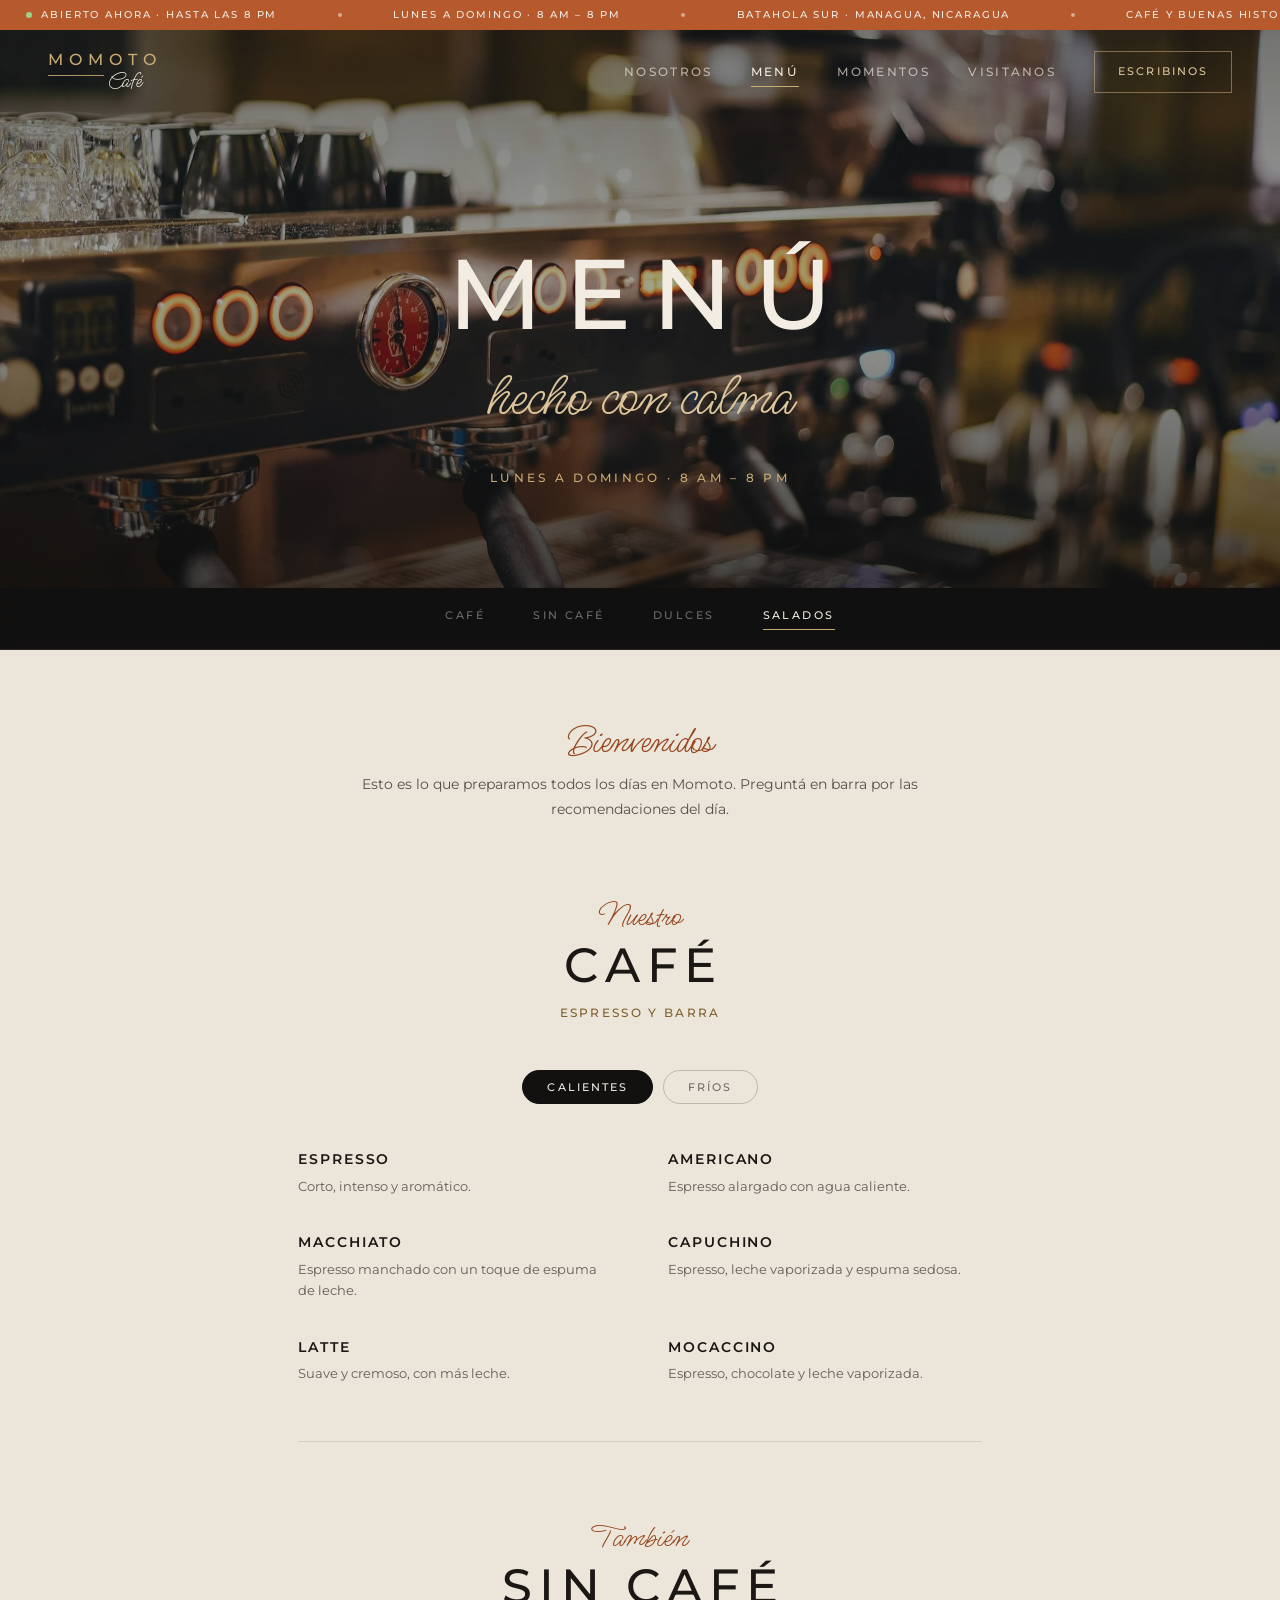
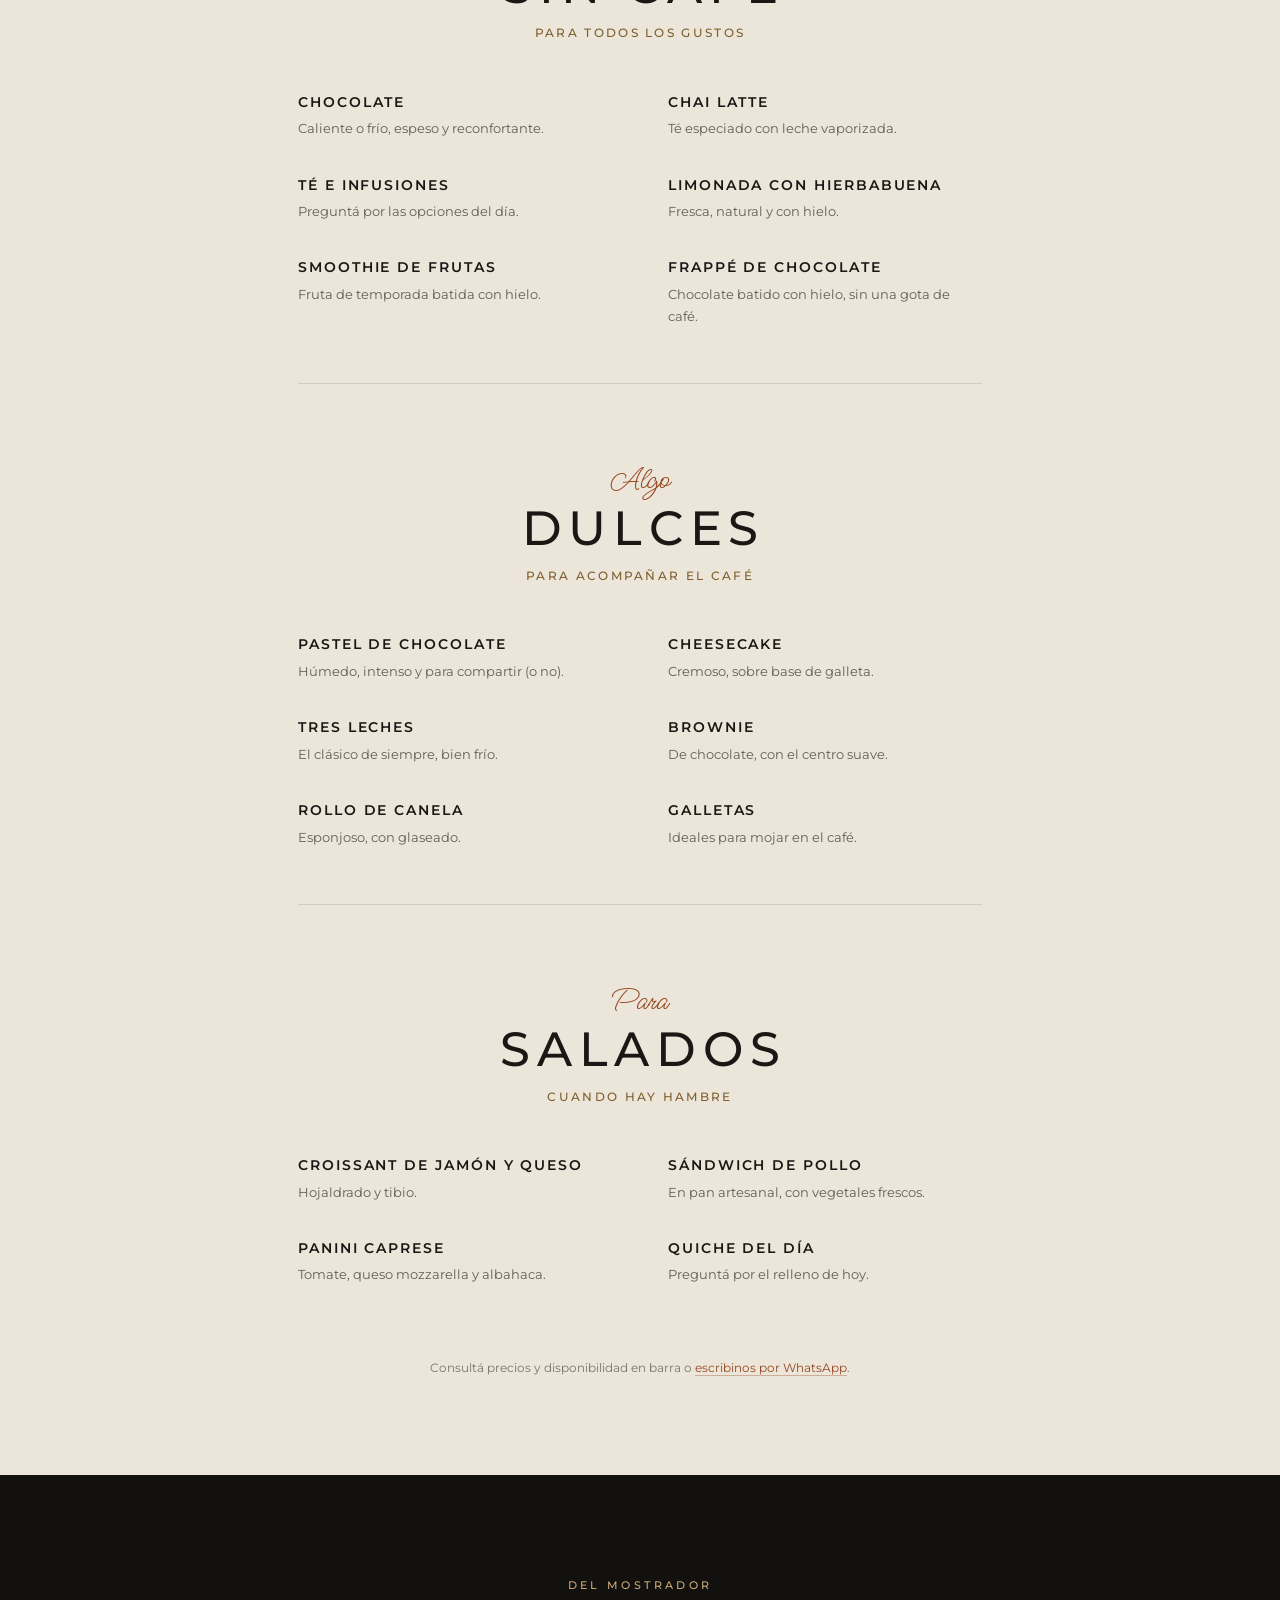
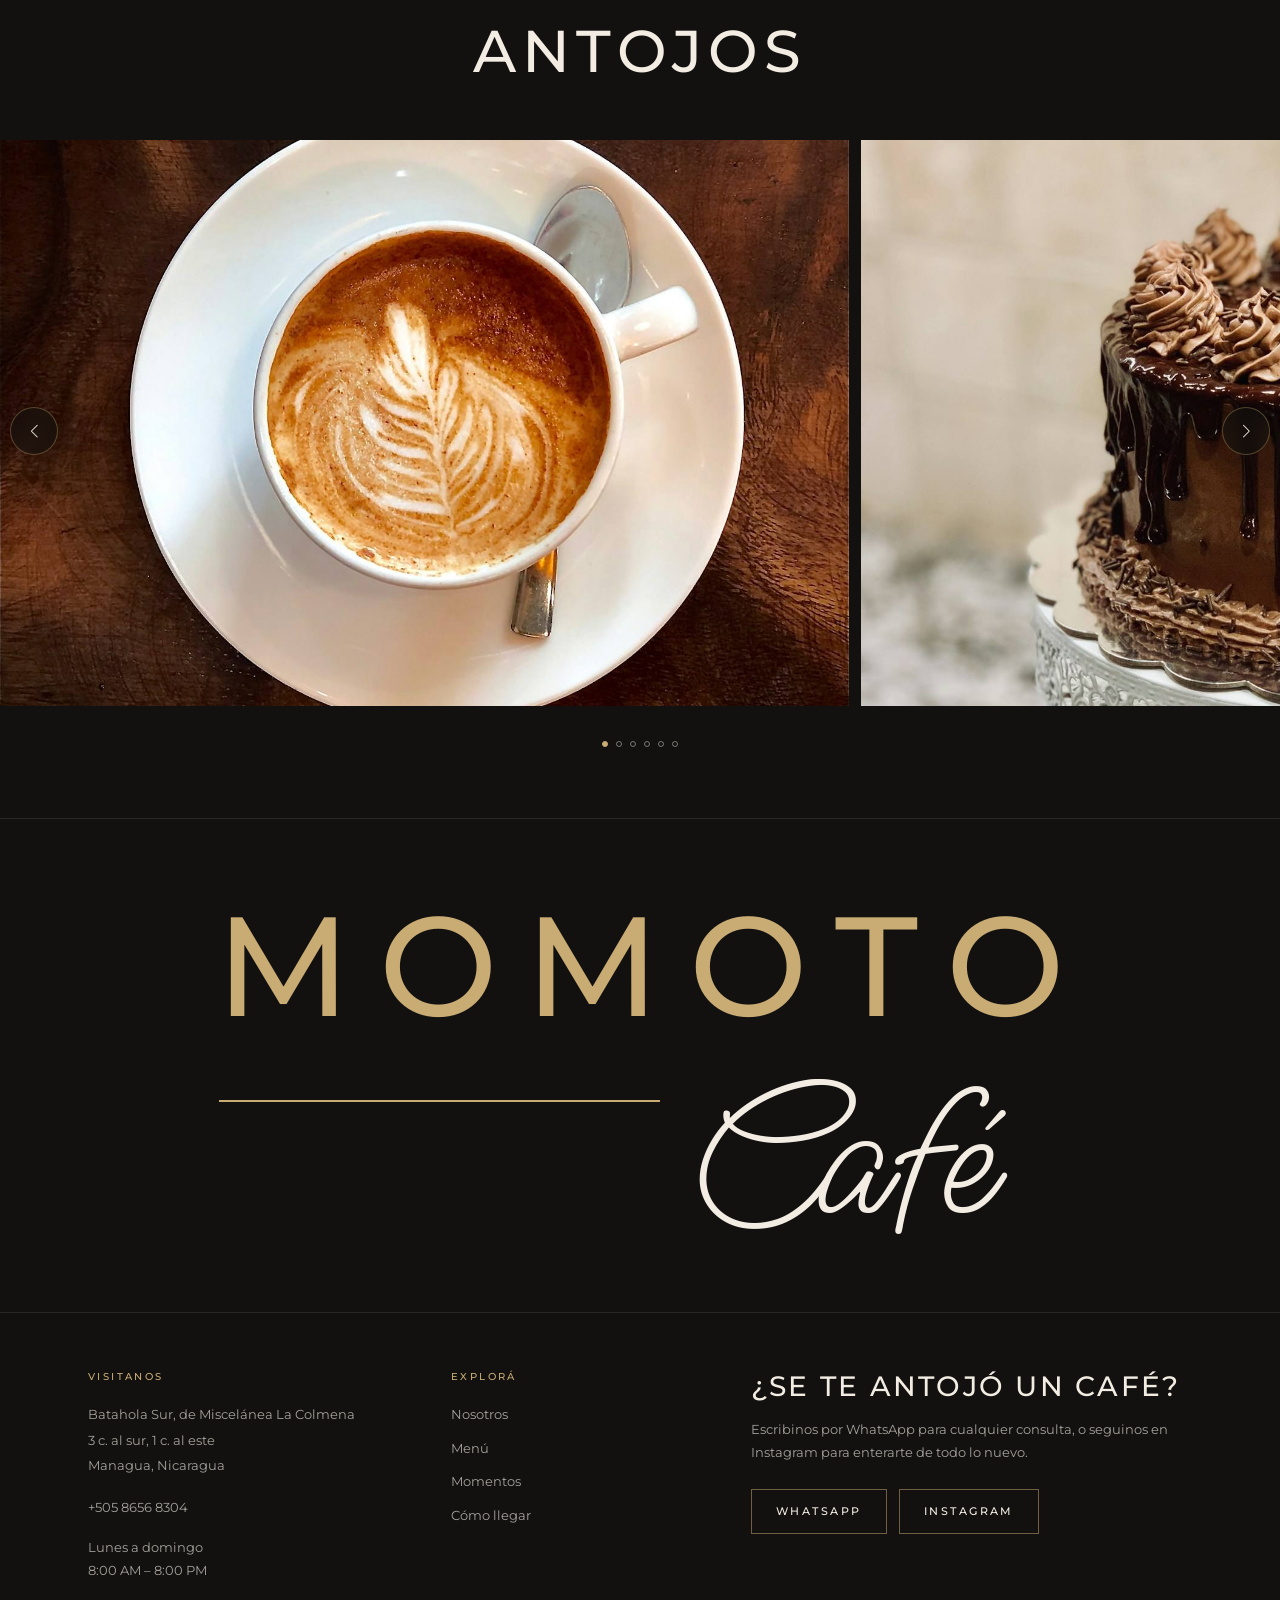
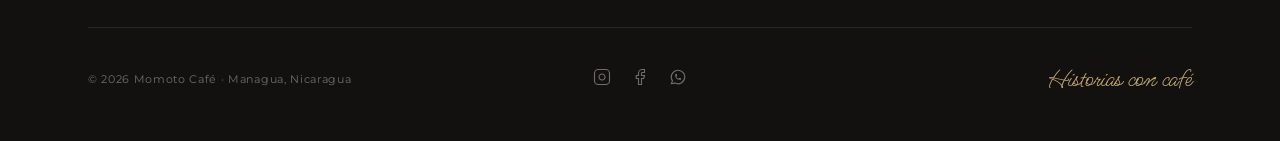
==== menu.html @ 26fde08f "Add Momoto Café website with Onyx-style animations Static two-page site (inicio + menú) for Momoto C" ====
<!DOCTYPE html>
<html lang="es">
<head>
    <meta charset="UTF-8">
    <meta name="viewport" content="width=device-width, initial-scale=1.0">
    <title>Menú · Momoto Café</title>
    <meta name="description" content="El menú de Momoto Café en Batahola Sur, Managua: café caliente y frío, bebidas sin café, dulces y salados.">
    <meta name="theme-color" content="#121110">

    <meta property="og:title" content="Menú · Momoto Café">
    <meta property="og:description" content="Café caliente y frío, bebidas sin café, dulces y salados. Lunes a domingo, de 8 AM a 8 PM.">
    <meta property="og:type" content="website">
    <meta property="og:locale" content="es_NI">
    <!-- Al publicar, cambiar por la URL absoluta: https://TU-DOMINIO/assets/img/og.jpg -->
    <meta property="og:image" content="assets/img/og.jpg">
    <meta name="twitter:card" content="summary_large_image">

    <link rel="icon" href="assets/img/favicon.svg" type="image/svg+xml">

    <link rel="preconnect" href="https://fonts.googleapis.com">
    <link rel="preconnect" href="https://fonts.gstatic.com" crossorigin>
    <link rel="stylesheet" href="https://fonts.googleapis.com/css2?family=Montserrat:wght@400;500;600&family=Ms+Madi&display=swap">

    <link rel="stylesheet" href="assets/vendor/swiper/swiper-bundle.min.css">
    <link rel="stylesheet" href="assets/css/styles.css">

    <script>document.documentElement.classList.add('js');</script>
</head>
<body class="menu-page">

<a class="skip-link" href="#main">Saltar al contenido</a>

<div class="ticker" role="region" aria-label="Información rápida">
    <div class="ticker-track">
        <div class="ticker-group">
            <span class="ticker-item" data-open-status hidden><span class="open-dot"></span><span data-open-text></span></span>
            <span class="ticker-item">Lunes a domingo · 8 AM – 8 PM</span>
            <span class="ticker-item">Batahola Sur · Managua, Nicaragua</span>
            <span class="ticker-item">Café y buenas historias</span>
            <span class="ticker-item"><a href="https://www.instagram.com/momotocafenic/" target="_blank" rel="noopener">@momotocafenic</a></span>
        </div>
        <div class="ticker-group" aria-hidden="true">
            <span class="ticker-item" data-open-status hidden><span class="open-dot"></span><span data-open-text></span></span>
            <span class="ticker-item">Lunes a domingo · 8 AM – 8 PM</span>
            <span class="ticker-item">Batahola Sur · Managua, Nicaragua</span>
            <span class="ticker-item">Café y buenas historias</span>
            <span class="ticker-item"><a href="https://www.instagram.com/momotocafenic/" target="_blank" rel="noopener" tabindex="-1">@momotocafenic</a></span>
        </div>
    </div>
</div>

<header class="site-header" id="siteHeader">
    <div class="header-inner">
        <a href="index.html" class="logo header-logo" aria-label="Momoto Café, inicio">
            <span class="logo-word" aria-hidden="true">Momoto</span>
            <span class="logo-rule" aria-hidden="true"></span>
            <span class="logo-script" aria-hidden="true">Café</span>
        </a>

        <nav class="header-nav" aria-label="Navegación principal">
            <a href="index.html#nosotros" class="nav-link">Nosotros</a>
            <a href="menu.html" class="nav-link is-active" aria-current="page">Menú</a>
            <a href="index.html#momentos" class="nav-link">Momentos</a>
            <a href="index.html#visitanos" class="nav-link">Visitanos</a>
            <a href="https://wa.me/50586568304" class="nav-cta" target="_blank" rel="noopener">Escribinos</a>
        </nav>

        <button class="nav-toggle" id="navToggle" aria-label="Abrir menú" aria-expanded="false" aria-controls="mobileMenu">
            <span class="nav-toggle-line"></span>
            <span class="nav-toggle-line"></span>
        </button>
    </div>

    <div class="mobile-menu" id="mobileMenu" aria-hidden="true">
        <nav class="mobile-menu-nav" aria-label="Navegación móvil">
            <a href="index.html#nosotros" class="mobile-link">Nosotros</a>
            <a href="menu.html" class="mobile-link">Menú</a>
            <a href="index.html#momentos" class="mobile-link">Momentos</a>
            <a href="index.html#visitanos" class="mobile-link">Visitanos</a>
            <a href="https://wa.me/50586568304" class="mobile-link" target="_blank" rel="noopener">WhatsApp</a>
        </nav>
        <p class="mobile-menu-script" aria-hidden="true">Historias con café</p>
        <div class="mobile-menu-footer">
            <a href="https://www.instagram.com/momotocafenic/" target="_blank" rel="noopener" aria-label="Instagram">
                <svg width="18" height="18" viewBox="0 0 24 24" fill="none" stroke="currentColor" stroke-width="1.5" aria-hidden="true"><rect x="2" y="2" width="20" height="20" rx="5" ry="5"/><path d="M16 11.37A4 4 0 1 1 12.63 8 4 4 0 0 1 16 11.37z"/><line x1="17.5" y1="6.5" x2="17.51" y2="6.5"/></svg>
            </a>
            <a href="https://www.facebook.com/momotocafenic/" target="_blank" rel="noopener" aria-label="Facebook">
                <svg width="18" height="18" viewBox="0 0 24 24" fill="none" stroke="currentColor" stroke-width="1.5" aria-hidden="true"><path d="M18 2h-3a5 5 0 0 0-5 5v3H7v4h3v8h4v-8h3l1-4h-4V7a1 1 0 0 1 1-1h3z"/></svg>
            </a>
            <a href="https://wa.me/50586568304" target="_blank" rel="noopener" aria-label="WhatsApp">
                <svg width="18" height="18" viewBox="0 0 24 24" fill="none" stroke="currentColor" stroke-width="1.5" stroke-linecap="round" stroke-linejoin="round" aria-hidden="true"><path d="M3 21l1.65-3.8a9 9 0 1 1 3.4 2.9L3 21"/><path d="M9 10a.5.5 0 0 0 1 0V9a.5.5 0 0 0-1 0v1a5 5 0 0 0 5 5h1a.5.5 0 0 0 0-1h-1a.5.5 0 0 0 0 1"/></svg>
            </a>
        </div>
    </div>
</header>

<main id="main">

<section class="page-hero">
    <div class="page-hero-media">
        <img src="assets/img/menu-hero.jpg" alt="" fetchpriority="high" decoding="async">
    </div>
    <div class="page-hero-overlay"></div>
    <div class="page-hero-content">
        <h1 class="page-hero-title" data-split-chars data-char-delay="90" data-char-start="100">Menú</h1>
        <span class="page-hero-script" data-write style="transition-delay: 0.6s" aria-hidden="true">hecho con calma</span>
        <p class="page-hero-subtitle" data-reveal data-delay="3">Lunes a domingo · 8 AM – 8 PM</p>
    </div>
</section>

<nav class="menu-nav" id="menuNav" aria-label="Secciones del menú">
    <a href="#cafe" class="menu-nav-link" data-menu-nav="cafe">Café</a>
    <a href="#sin-cafe" class="menu-nav-link" data-menu-nav="sin-cafe">Sin café</a>
    <a href="#dulces" class="menu-nav-link" data-menu-nav="dulces">Dulces</a>
    <a href="#salados" class="menu-nav-link" data-menu-nav="salados">Salados</a>
</nav>

<!-- ===========================================
     MENÚ DE EJEMPLO
     Reemplazar nombres, descripciones y agregar precios con el menú real.
     Para mostrar un precio, agregá dentro de .menu-item-head:
       <span class="menu-item-dots"></span><span class="menu-item-price">C$ 90</span>
     =========================================== -->
<div class="menu-paper">
    <div class="menu-body">

        <p class="menu-intro" data-reveal>
            <span class="script">Bienvenidos</span>
            Esto es lo que preparamos todos los días en Momoto. Preguntá en barra por las recomendaciones del día.
        </p>

        <!-- CAFÉ -->
        <section class="menu-section" id="cafe" data-menu-section="cafe">
            <header class="menu-section-header">
                <span class="menu-section-kicker" data-reveal>Nuestro</span>
                <h2 class="menu-section-title" data-split-chars>Café</h2>
                <p class="menu-section-subtitle" data-reveal data-delay="2">Espresso y barra</p>
            </header>

            <div data-tabs>
                <div class="menu-tabs" role="tablist" aria-label="Tipo de café">
                    <button class="menu-tab is-active" role="tab" id="tab-calientes" aria-selected="true" aria-controls="panel-calientes" data-tab-hash="calientes">Calientes</button>
                    <button class="menu-tab" role="tab" id="tab-frios" aria-selected="false" aria-controls="panel-frios" data-tab-hash="frios" tabindex="-1">Fríos</button>
                </div>

                <div class="menu-panel is-active" id="panel-calientes" role="tabpanel" aria-labelledby="tab-calientes">
                    <ul class="menu-list">
                        <li class="menu-item">
                            <div class="menu-item-head"><h3 class="menu-item-name">Espresso</h3></div>
                            <p class="menu-item-desc">Corto, intenso y aromático.</p>
                        </li>
                        <li class="menu-item">
                            <div class="menu-item-head"><h3 class="menu-item-name">Americano</h3></div>
                            <p class="menu-item-desc">Espresso alargado con agua caliente.</p>
                        </li>
                        <li class="menu-item">
                            <div class="menu-item-head"><h3 class="menu-item-name">Macchiato</h3></div>
                            <p class="menu-item-desc">Espresso manchado con un toque de espuma de leche.</p>
                        </li>
                        <li class="menu-item">
                            <div class="menu-item-head"><h3 class="menu-item-name">Capuchino</h3></div>
                            <p class="menu-item-desc">Espresso, leche vaporizada y espuma sedosa.</p>
                        </li>
                        <li class="menu-item">
                            <div class="menu-item-head"><h3 class="menu-item-name">Latte</h3></div>
                            <p class="menu-item-desc">Suave y cremoso, con más leche.</p>
                        </li>
                        <li class="menu-item">
                            <div class="menu-item-head"><h3 class="menu-item-name">Mocaccino</h3></div>
                            <p class="menu-item-desc">Espresso, chocolate y leche vaporizada.</p>
                        </li>
                    </ul>
                </div>

                <div class="menu-panel" id="panel-frios" role="tabpanel" aria-labelledby="tab-frios" hidden>
                    <ul class="menu-list">
                        <li class="menu-item">
                            <div class="menu-item-head"><h3 class="menu-item-name">Latte frío</h3></div>
                            <p class="menu-item-desc">Espresso y leche fría sobre hielo.</p>
                        </li>
                        <li class="menu-item">
                            <div class="menu-item-head"><h3 class="menu-item-name">Americano frío</h3></div>
                            <p class="menu-item-desc">Refrescante y directo, para el calor de la tarde.</p>
                        </li>
                        <li class="menu-item">
                            <div class="menu-item-head"><h3 class="menu-item-name">Frappé de café</h3></div>
                            <p class="menu-item-desc">Café batido con hielo, cremoso y bien frío.</p>
                        </li>
                        <li class="menu-item">
                            <div class="menu-item-head"><h3 class="menu-item-name">Frappé moka</h3></div>
                            <p class="menu-item-desc">Café, chocolate y hielo.</p>
                        </li>
                        <li class="menu-item">
                            <div class="menu-item-head"><h3 class="menu-item-name">Cold brew</h3></div>
                            <p class="menu-item-desc">Café infusionado en frío durante horas, suave y dulce.</p>
                        </li>
                        <li class="menu-item">
                            <div class="menu-item-head"><h3 class="menu-item-name">Affogato</h3></div>
                            <p class="menu-item-desc">Helado de vainilla bañado con un espresso.</p>
                        </li>
                    </ul>
                </div>
            </div>
        </section>

        <!-- SIN CAFÉ -->
        <section class="menu-section" id="sin-cafe" data-menu-section="sin-cafe">
            <header class="menu-section-header">
                <span class="menu-section-kicker" data-reveal>También</span>
                <h2 class="menu-section-title" data-split-chars>Sin café</h2>
                <p class="menu-section-subtitle" data-reveal data-delay="2">Para todos los gustos</p>
            </header>
            <ul class="menu-list">
                <li class="menu-item" data-reveal>
                    <div class="menu-item-head"><h3 class="menu-item-name">Chocolate</h3></div>
                    <p class="menu-item-desc">Caliente o frío, espeso y reconfortante.</p>
                </li>
                <li class="menu-item" data-reveal data-delay="1">
                    <div class="menu-item-head"><h3 class="menu-item-name">Chai latte</h3></div>
                    <p class="menu-item-desc">Té especiado con leche vaporizada.</p>
                </li>
                <li class="menu-item" data-reveal>
                    <div class="menu-item-head"><h3 class="menu-item-name">Té e infusiones</h3></div>
                    <p class="menu-item-desc">Preguntá por las opciones del día.</p>
                </li>
                <li class="menu-item" data-reveal data-delay="1">
                    <div class="menu-item-head"><h3 class="menu-item-name">Limonada con hierbabuena</h3></div>
                    <p class="menu-item-desc">Fresca, natural y con hielo.</p>
                </li>
                <li class="menu-item" data-reveal>
                    <div class="menu-item-head"><h3 class="menu-item-name">Smoothie de frutas</h3></div>
                    <p class="menu-item-desc">Fruta de temporada batida con hielo.</p>
                </li>
                <li class="menu-item" data-reveal data-delay="1">
                    <div class="menu-item-head"><h3 class="menu-item-name">Frappé de chocolate</h3></div>
                    <p class="menu-item-desc">Chocolate batido con hielo, sin una gota de café.</p>
                </li>
            </ul>
        </section>

        <!-- DULCES -->
        <section class="menu-section" id="dulces" data-menu-section="dulces">
            <header class="menu-section-header">
                <span class="menu-section-kicker" data-reveal>Algo</span>
                <h2 class="menu-section-title" data-split-chars>Dulces</h2>
                <p class="menu-section-subtitle" data-reveal data-delay="2">Para acompañar el café</p>
            </header>
            <ul class="menu-list">
                <li class="menu-item" data-reveal>
                    <div class="menu-item-head"><h3 class="menu-item-name">Pastel de chocolate</h3></div>
                    <p class="menu-item-desc">Húmedo, intenso y para compartir (o no).</p>
                </li>
                <li class="menu-item" data-reveal data-delay="1">
                    <div class="menu-item-head"><h3 class="menu-item-name">Cheesecake</h3></div>
                    <p class="menu-item-desc">Cremoso, sobre base de galleta.</p>
                </li>
                <li class="menu-item" data-reveal>
                    <div class="menu-item-head"><h3 class="menu-item-name">Tres leches</h3></div>
                    <p class="menu-item-desc">El clásico de siempre, bien frío.</p>
                </li>
                <li class="menu-item" data-reveal data-delay="1">
                    <div class="menu-item-head"><h3 class="menu-item-name">Brownie</h3></div>
                    <p class="menu-item-desc">De chocolate, con el centro suave.</p>
                </li>
                <li class="menu-item" data-reveal>
                    <div class="menu-item-head"><h3 class="menu-item-name">Rollo de canela</h3></div>
                    <p class="menu-item-desc">Esponjoso, con glaseado.</p>
                </li>
                <li class="menu-item" data-reveal data-delay="1">
                    <div class="menu-item-head"><h3 class="menu-item-name">Galletas</h3></div>
                    <p class="menu-item-desc">Ideales para mojar en el café.</p>
                </li>
            </ul>
        </section>

        <!-- SALADOS -->
        <section class="menu-section" id="salados" data-menu-section="salados">
            <header class="menu-section-header">
                <span class="menu-section-kicker" data-reveal>Para</span>
                <h2 class="menu-section-title" data-split-chars>Salados</h2>
                <p class="menu-section-subtitle" data-reveal data-delay="2">Cuando hay hambre</p>
            </header>
            <ul class="menu-list">
                <li class="menu-item" data-reveal>
                    <div class="menu-item-head"><h3 class="menu-item-name">Croissant de jamón y queso</h3></div>
                    <p class="menu-item-desc">Hojaldrado y tibio.</p>
                </li>
                <li class="menu-item" data-reveal data-delay="1">
                    <div class="menu-item-head"><h3 class="menu-item-name">Sándwich de pollo</h3></div>
                    <p class="menu-item-desc">En pan artesanal, con vegetales frescos.</p>
                </li>
                <li class="menu-item" data-reveal>
                    <div class="menu-item-head"><h3 class="menu-item-name">Panini caprese</h3></div>
                    <p class="menu-item-desc">Tomate, queso mozzarella y albahaca.</p>
                </li>
                <li class="menu-item" data-reveal data-delay="1">
                    <div class="menu-item-head"><h3 class="menu-item-name">Quiche del día</h3></div>
                    <p class="menu-item-desc">Preguntá por el relleno de hoy.</p>
                </li>
            </ul>

            <p class="menu-note" data-reveal>Consultá precios y disponibilidad en barra o <a href="https://wa.me/50586568304" target="_blank" rel="noopener">escribinos por WhatsApp</a>.</p>
        </section>

    </div>
</div>

<!-- Fotos de muestra: reemplazar por fotos propias de Momoto -->
<section class="menu-slider-wrap">
    <div class="section-head">
        <span class="panel-label" data-reveal>Del mostrador</span>
        <h2 class="section-title" data-split-chars>Antojos</h2>
    </div>
    <div class="gallery-slider swiper" data-swiper data-reveal data-delay="2">
        <div class="swiper-wrapper">
            <div class="swiper-slide"><img src="assets/img/galeria-3.jpg" alt="Capuchino con arte latte visto desde arriba" loading="lazy" decoding="async"></div>
            <div class="swiper-slide"><img src="assets/img/galeria-4.jpg" alt="Pastel de chocolate decorado con crema" loading="lazy" decoding="async"></div>
            <div class="swiper-slide"><img src="assets/img/galeria-7.jpg" alt="Latte frío en vaso sobre una mesa de madera" loading="lazy" decoding="async"></div>
            <div class="swiper-slide"><img src="assets/img/galeria-2.jpg" alt="Leche vertida sobre un café en taza blanca" loading="lazy" decoding="async"></div>
            <div class="swiper-slide"><img src="assets/img/galeria-5.jpg" alt="Café con arte latte junto a granos y café molido" loading="lazy" decoding="async"></div>
            <div class="swiper-slide"><img src="assets/img/galeria-8.jpg" alt="Taza de café con arte latte sobre fondo oscuro" loading="lazy" decoding="async"></div>
        </div>
        <div class="swiper-button-prev"></div>
        <div class="swiper-button-next"></div>
        <div class="swiper-pagination"></div>
    </div>
</section>

</main>


<div class="footer-logo-outer" aria-hidden="true">
    <div class="footer-logo" data-footer-logo>
        <div class="footer-logo-word"><span>M</span><span>O</span><span>M</span><span>O</span><span>T</span><span>O</span></div>
        <div class="footer-logo-rule"></div>
        <div class="footer-logo-script">Café</div>
    </div>
</div>


<footer class="site-footer">
    <div class="footer-inner">
        <div class="footer-columns">
            <div class="footer-col">
                <p class="footer-col-title">Visitanos</p>
                <div class="footer-address">
                    <a href="https://www.google.com/maps/search/?api=1&amp;query=12.136662%2C-86.305481" target="_blank" rel="noopener">Batahola Sur, de Miscelánea La Colmena<br>3 c. al sur, 1 c. al este<br>Managua, Nicaragua</a>
                </div>
                <div class="footer-phone">
                    <a href="https://wa.me/50586568304" target="_blank" rel="noopener">+505 8656 8304</a>
                </div>
                <p class="footer-hours">Lunes a domingo<br>8:00 AM – 8:00 PM</p>
            </div>

            <div class="footer-col">
                <p class="footer-col-title">Explorá</p>
                <ul class="footer-links">
                    <li><a href="index.html#nosotros">Nosotros</a></li>
                    <li><a href="menu.html">Menú</a></li>
                    <li><a href="index.html#momentos">Momentos</a></li>
                    <li><a href="index.html#visitanos">Cómo llegar</a></li>
                </ul>
            </div>

            <div class="footer-col footer-col--cta">
                <p class="footer-cta-title">¿Se te antojó un café?</p>
                <p class="footer-cta-text">Escribinos por WhatsApp para cualquier consulta, o seguinos en Instagram para enterarte de todo lo nuevo.</p>
                <div class="footer-cta-actions">
                    <a class="btn-outline" href="https://wa.me/50586568304" target="_blank" rel="noopener">WhatsApp</a>
                    <a class="btn-outline" href="https://www.instagram.com/momotocafenic/" target="_blank" rel="noopener">Instagram</a>
                </div>
            </div>
        </div>

        <div class="footer-bottom">
            <p>&copy; <span data-year>2026</span> Momoto Café · Managua, Nicaragua</p>
            <div class="footer-social">
                <a href="https://www.instagram.com/momotocafenic/" target="_blank" rel="noopener" aria-label="Instagram">
                    <svg width="18" height="18" viewBox="0 0 24 24" fill="none" stroke="currentColor" stroke-width="1.5" aria-hidden="true"><rect x="2" y="2" width="20" height="20" rx="5" ry="5"/><path d="M16 11.37A4 4 0 1 1 12.63 8 4 4 0 0 1 16 11.37z"/><line x1="17.5" y1="6.5" x2="17.51" y2="6.5"/></svg>
                </a>
                <a href="https://www.facebook.com/momotocafenic/" target="_blank" rel="noopener" aria-label="Facebook">
                    <svg width="18" height="18" viewBox="0 0 24 24" fill="none" stroke="currentColor" stroke-width="1.5" aria-hidden="true"><path d="M18 2h-3a5 5 0 0 0-5 5v3H7v4h3v8h4v-8h3l1-4h-4V7a1 1 0 0 1 1-1h3z"/></svg>
                </a>
                <a href="https://wa.me/50586568304" target="_blank" rel="noopener" aria-label="WhatsApp">
                    <svg width="18" height="18" viewBox="0 0 24 24" fill="none" stroke="currentColor" stroke-width="1.5" stroke-linecap="round" stroke-linejoin="round" aria-hidden="true"><path d="M3 21l1.65-3.8a9 9 0 1 1 3.4 2.9L3 21"/><path d="M9 10a.5.5 0 0 0 1 0V9a.5.5 0 0 0-1 0v1a5 5 0 0 0 5 5h1a.5.5 0 0 0 0-1h-1a.5.5 0 0 0 0 1"/></svg>
                </a>
            </div>
            <p class="footer-tagline">Historias con café</p>
        </div>
    </div>
</footer>

<script src="assets/vendor/swiper/swiper-bundle.min.js"></script>
<script src="assets/js/app.js"></script>

</body>
</html>
---- assets/css/styles.css ----
/* ===========================================
   MOMOTO CAFÉ — Sistema de diseño
   Paleta tomada del letrero y la fachada del local:
   negro del rótulo, dorado de "MOMOTO", crema del
   script "Café" y del estuco, terracota de las columnas.
   =========================================== */

:root {
    /* Marca */
    --color-black: #121110;          /* rótulo negro */
    --color-black-soft: #1b1917;
    --color-gold: #c9ab74;           /* letras "MOMOTO" */
    --color-gold-light: #dcc59a;
    --color-gold-deep: #7d5f2c;      /* dorado legible sobre crema */
    --color-cream: #f2ece2;          /* script "Café" */
    --color-stucco: #ece6da;         /* paredes de estuco */
    --color-terracotta: #b65a2e;     /* columnas de la entrada */
    --color-terracotta-deep: #96461f;
    --color-leaf: #5f7a4a;           /* plantas */

    /* Roles */
    --color-bg: var(--color-black);
    --color-surface: var(--color-black-soft);
    --color-border: rgba(242, 236, 226, 0.1);
    --color-text: var(--color-cream);
    --color-text-muted: rgba(242, 236, 226, 0.66);
    --color-text-subtle: rgba(242, 236, 226, 0.42);
    --color-accent: var(--color-gold);
    --color-accent-muted: rgba(201, 171, 116, 0.16);

    /* Tipografía */
    --font-display: 'Montserrat', 'Helvetica Neue', Arial, sans-serif;
    --font-body: 'Montserrat', 'Helvetica Neue', Arial, sans-serif;
    --font-script: 'Ms Madi', 'Brush Script MT', cursive;

    /* Medidas */
    --header-height: 84px;
    --ticker-height: 30px;
    --gutter: clamp(1.25rem, 4vw, 3rem);

    /* Movimiento (mismas curvas que Onyx) */
    --ease-out-expo: cubic-bezier(0.16, 1, 0.3, 1);
    --ease-out-quart: cubic-bezier(0.25, 1, 0.5, 1);
    --ease-in-out: cubic-bezier(0.65, 0, 0.35, 1);

    --duration-fast: 0.3s;
    --duration-base: 0.6s;
    --duration-slow: 1s;
    --duration-reveal: 1.2s;
}


/* ===========================================
   RESET
   =========================================== */

*, *::before, *::after {
    margin: 0;
    padding: 0;
    box-sizing: border-box;
}

html {
    font-size: 16px;
    -webkit-text-size-adjust: 100%;
    scroll-behavior: smooth;
    scroll-padding-top: var(--header-height);
}

/* En el menú también se descuenta la barra de secciones pegajosa. */
html:has(.menu-nav) {
    scroll-padding-top: calc(var(--header-height) + 3.9rem);
}

body {
    font-family: var(--font-body);
    font-weight: 400;
    color: var(--color-text);
    background-color: var(--color-bg);
    -webkit-font-smoothing: antialiased;
    -moz-osx-font-smoothing: grayscale;
    overflow-x: hidden;
    line-height: 1.6;
}

img, video, iframe {
    max-width: 100%;
    display: block;
}

img, video {
    height: auto;
}

a {
    color: inherit;
    text-decoration: none;
}

button {
    font-family: inherit;
    cursor: pointer;
    border: none;
    background: none;
    color: inherit;
}

::selection {
    background-color: var(--color-gold);
    color: var(--color-black);
}

:focus-visible {
    outline: 1px solid var(--color-gold);
    outline-offset: 4px;
}

.sr-only {
    position: absolute;
    width: 1px;
    height: 1px;
    padding: 0;
    margin: -1px;
    overflow: hidden;
    clip: rect(0, 0, 0, 0);
    white-space: nowrap;
    border: 0;
}

.skip-link {
    position: fixed;
    top: 0.75rem;
    left: 0.75rem;
    z-index: 300;
    padding: 0.7rem 1.2rem;
    background: var(--color-gold);
    color: var(--color-black);
    font-size: 0.75rem;
    letter-spacing: 0.15em;
    text-transform: uppercase;
    transform: translateY(-150%);
    transition: transform var(--duration-fast) var(--ease-out-expo);
}

.skip-link:focus {
    transform: translateY(0);
}

.script {
    font-family: var(--font-script);
    font-weight: 400;
    text-transform: none;
    letter-spacing: 0;
}


/* ===========================================
   REVEAL (fade + subida)
   Solo se ocultan si JS está activo (.js en <html>)
   =========================================== */

.js [data-reveal] {
    opacity: 0;
    transform: translateY(30px);
    transition:
        opacity var(--duration-reveal) var(--ease-out-expo),
        transform var(--duration-reveal) var(--ease-out-expo);
}

.js [data-reveal].is-visible {
    opacity: 1;
    transform: translateY(0);
}

.js [data-reveal][data-delay="1"] { transition-delay: 0.15s; }
.js [data-reveal][data-delay="2"] { transition-delay: 0.3s; }
.js [data-reveal][data-delay="3"] { transition-delay: 0.45s; }
.js [data-reveal][data-delay="4"] { transition-delay: 0.6s; }


/* ===========================================
   LETRA POR LETRA CON DESENFOQUE
   =========================================== */

.js [data-split-chars] {
    visibility: hidden;
}

.js [data-split-chars].is-split {
    visibility: visible;
}

.char {
    display: inline-block;
    opacity: 0;
    filter: blur(10px);
    transform: translateY(8px);
    transition:
        opacity 0.6s var(--ease-out-expo),
        filter 0.6s var(--ease-out-expo),
        transform 0.6s var(--ease-out-expo);
}

.char.is-visible {
    opacity: 1;
    filter: blur(0);
    transform: translateY(0);
}

.word {
    display: inline-block;
    white-space: nowrap;
}


/* ===========================================
   LÍNEA QUE SE DIBUJA + SCRIPT QUE SE ESCRIBE
   (firma del logo: MOMOTO —— Café)
   =========================================== */

.js [data-draw] {
    transform: scaleX(0);
    transform-origin: left center;
    transition: transform 1.4s var(--ease-out-expo);
}

.js [data-draw].is-visible {
    transform: scaleX(1);
}

.js [data-write] {
    clip-path: inset(-20% 100% -40% 0);
    transition: clip-path 1.6s var(--ease-in-out);
}

.js [data-write].is-visible {
    clip-path: inset(-20% -10% -40% 0);
}


/* ===========================================
   LOGO (lockup del rótulo)
   Misma geometría en header, hero y footer, medida
   sobre la foto del rótulo: MOMOTO arriba, línea a la
   izquierda y "Café" arrancando justo donde termina.
   =========================================== */

:root {
    --lockup-pad: 1.5em;        /* espacio bajo la palabra */
    --lockup-rule-top: 1.45em;  /* altura de la línea */
    --lockup-rule-width: 52%;
    --lockup-script-top: 0.86em;
    --lockup-script-left: 56%;
    --lockup-script-size: 1.4em;
}

.logo {
    --logo-size: 1rem;
    position: relative;
    display: inline-block;
    font-size: var(--logo-size);
    line-height: 1;
    color: var(--color-gold);
    padding-bottom: var(--lockup-pad);
}

.logo-word {
    display: block;
    font-family: var(--font-display);
    font-weight: 500;
    letter-spacing: 0.38em;
    margin-right: -0.38em;
    text-transform: uppercase;
}

.logo-rule {
    position: absolute;
    left: 0;
    top: var(--lockup-rule-top);
    width: var(--lockup-rule-width);
    height: 1px;
    background: currentColor;
    opacity: 0.85;
}

.logo-script {
    position: absolute;
    left: var(--lockup-script-left);
    top: var(--lockup-script-top);
    font-family: var(--font-script);
    font-size: var(--lockup-script-size);
    color: var(--color-text);
    white-space: nowrap;
}


/* ===========================================
   TICKER (franja superior, terracota)
   =========================================== */

.ticker {
    position: relative;
    z-index: 110;
    height: var(--ticker-height);
    display: flex;
    align-items: center;
    overflow: hidden;
    background: var(--color-terracotta);
    color: var(--color-cream);
}

.ticker-track {
    display: flex;
    flex: none;
    width: max-content;
    animation: tickerScroll 45s linear infinite;
}

.ticker:hover .ticker-track {
    animation-play-state: paused;
}

.ticker-group {
    display: flex;
    align-items: center;
    flex: none;
}

.ticker-item {
    display: inline-flex;
    align-items: center;
    gap: 0.6rem;
    padding: 0 1.6rem;
    font-size: 0.65rem;
    font-weight: 500;
    letter-spacing: 0.18em;
    text-transform: uppercase;
    white-space: nowrap;
}

.ticker-item::after {
    content: '';
    width: 4px;
    height: 4px;
    margin-left: 3.2rem;
    border-radius: 50%;
    background: currentColor;
    opacity: 0.55;
}

.ticker-item a:hover {
    text-decoration: underline;
    text-underline-offset: 3px;
}

@keyframes tickerScroll {
    from { transform: translateX(0); }
    to { transform: translateX(-50%); }
}


/* Estado abierto / cerrado */

.open-dot {
    width: 6px;
    height: 6px;
    border-radius: 50%;
    background: currentColor;
    flex: none;
}

[data-open-status].is-open .open-dot {
    background: #9fd08a;
    box-shadow: 0 0 0 0 rgba(159, 208, 138, 0.6);
    animation: openPulse 2.4s ease-out infinite;
}

[data-open-status].is-closed .open-dot {
    background: var(--color-gold-light);
}

@keyframes openPulse {
    0% { box-shadow: 0 0 0 0 rgba(159, 208, 138, 0.55); }
    70% { box-shadow: 0 0 0 7px rgba(159, 208, 138, 0); }
    100% { box-shadow: 0 0 0 0 rgba(159, 208, 138, 0); }
}


/* ===========================================
   HEADER
   =========================================== */

.site-header {
    position: fixed;
    top: var(--ticker-height);
    left: 0;
    right: 0;
    z-index: 100;
    transition: top var(--duration-fast) ease,
                background-color var(--duration-fast) ease,
                backdrop-filter var(--duration-fast) ease;
}

.site-header.is-scrolled {
    top: 0;
    background-color: rgba(18, 17, 16, 0.82);
    backdrop-filter: blur(12px);
    -webkit-backdrop-filter: blur(12px);
}

.header-inner {
    position: relative;
    z-index: 100;
    display: flex;
    align-items: center;
    justify-content: space-between;
    height: var(--header-height);
    padding: 0 var(--gutter);
}

.header-logo {
    --logo-size: 0.98rem;
}

.header-nav {
    display: flex;
    align-items: center;
    gap: 2.4rem;
}

.nav-link {
    font-family: var(--font-body);
    font-size: 0.72rem;
    font-weight: 500;
    letter-spacing: 0.2em;
    text-transform: uppercase;
    color: var(--color-text-muted);
    transition: color var(--duration-fast) ease;
    position: relative;
}

.nav-link::after {
    content: '';
    position: absolute;
    bottom: -6px;
    left: 0;
    width: 0;
    height: 1px;
    background: var(--color-gold);
    transition: width var(--duration-base) var(--ease-out-expo);
}

.nav-link:hover,
.nav-link.is-active {
    color: var(--color-text);
}

.nav-link:hover::after,
.nav-link.is-active::after {
    width: 100%;
}

.nav-cta {
    font-size: 0.68rem;
    font-weight: 500;
    letter-spacing: 0.2em;
    text-transform: uppercase;
    padding: 0.7rem 1.4rem;
    border: 1px solid rgba(201, 171, 116, 0.55);
    color: var(--color-gold-light);
    transition: background-color var(--duration-fast) ease,
                color var(--duration-fast) ease,
                border-color var(--duration-fast) ease;
}

.nav-cta:hover {
    background: var(--color-gold);
    border-color: var(--color-gold);
    color: var(--color-black);
}


/* ===========================================
   BOTÓN MENÚ MÓVIL
   =========================================== */

.nav-toggle {
    display: none;
    flex-direction: column;
    justify-content: center;
    align-items: center;
    width: 40px;
    height: 40px;
    gap: 6px;
    margin-right: -8px;
}

.nav-toggle-line {
    display: block;
    width: 22px;
    height: 1px;
    background: var(--color-text);
    transition: transform var(--duration-fast) var(--ease-out-expo);
    transform-origin: center;
}

.nav-toggle.is-open .nav-toggle-line:first-child {
    transform: translateY(3.5px) rotate(45deg);
}

.nav-toggle.is-open .nav-toggle-line:last-child {
    transform: translateY(-3.5px) rotate(-45deg);
}


/* ===========================================
   MENÚ MÓVIL (pantalla completa)
   =========================================== */

.mobile-menu {
    position: fixed;
    inset: 0;
    width: 100vw;
    height: 100vh;
    height: 100dvh;
    z-index: 99;
    background: var(--color-bg);
    display: flex;
    flex-direction: column;
    justify-content: center;
    align-items: center;
    opacity: 0;
    visibility: hidden;
    pointer-events: none;
    transition: opacity var(--duration-base) var(--ease-out-expo),
                visibility 0s linear var(--duration-base);
}

.mobile-menu.is-open {
    opacity: 1;
    visibility: visible;
    pointer-events: auto;
    transition: opacity var(--duration-base) var(--ease-out-expo),
                visibility 0s;
}

.mobile-menu-nav {
    display: flex;
    flex-direction: column;
    align-items: center;
    gap: 1.8rem;
}

.mobile-link {
    font-family: var(--font-display);
    font-size: 1.6rem;
    font-weight: 400;
    letter-spacing: 0.18em;
    text-transform: uppercase;
    color: var(--color-text);
    opacity: 0;
    transform: translateY(20px);
    transition: opacity var(--duration-base) var(--ease-out-expo),
                transform var(--duration-base) var(--ease-out-expo),
                color var(--duration-fast) ease;
}

.mobile-menu.is-open .mobile-link {
    opacity: 1;
    transform: translateY(0);
}

.mobile-menu.is-open .mobile-link:nth-child(1) { transition-delay: 0.1s; }
.mobile-menu.is-open .mobile-link:nth-child(2) { transition-delay: 0.18s; }
.mobile-menu.is-open .mobile-link:nth-child(3) { transition-delay: 0.26s; }
.mobile-menu.is-open .mobile-link:nth-child(4) { transition-delay: 0.34s; }
.mobile-menu.is-open .mobile-link:nth-child(5) { transition-delay: 0.42s; }
.mobile-menu.is-open .mobile-link:nth-child(6) { transition-delay: 0.50s; }

.mobile-link:hover {
    color: var(--color-gold);
}

.mobile-menu-script {
    font-family: var(--font-script);
    font-size: 2.6rem;
    color: var(--color-gold);
    margin-top: 2.5rem;
    opacity: 0;
    transition: opacity var(--duration-slow) var(--ease-out-expo) 0.55s;
}

.mobile-menu.is-open .mobile-menu-script {
    opacity: 1;
}

.mobile-menu-footer {
    position: absolute;
    bottom: 2.5rem;
    display: flex;
    gap: 1.75rem;
}

.mobile-menu-footer a {
    color: var(--color-text-subtle);
    transition: color var(--duration-fast) ease;
}

.mobile-menu-footer a:hover {
    color: var(--color-text);
}


/* ===========================================
   ESCENARIO FIJO (fotos que se funden entre secciones)
   =========================================== */

.stage {
    position: fixed;
    inset: 0;
    z-index: 0;
    height: 100vh;
    height: 100dvh;
    width: 100%;
    overflow: hidden;
    background: var(--color-bg);
}

.stage-layer {
    position: absolute;
    inset: 0;
    opacity: 0;
    transition: opacity 1.4s var(--ease-in-out);
}

.stage-layer.is-active {
    opacity: 1;
}

.stage-layer img,
.stage-layer video {
    width: 100%;
    height: 100%;
    object-fit: cover;
    object-position: var(--focus, center);
    /* Zoom lento tipo "Ken Burns": las capas inactivas vuelven a 1.1
       cuando ya se desvanecieron (retraso = duración del fundido). */
    transform: scale(1.1);
    transition: transform 0.01s linear 1.4s;
}

.stage-layer.is-active img,
.stage-layer.is-active video {
    transform: scale(1);
    transition: transform 9s var(--ease-out-quart);
}

.stage-overlay {
    position: absolute;
    inset: 0;
    background: linear-gradient(
        to bottom,
        rgba(12, 11, 10, 0.35) 0%,
        rgba(12, 11, 10, 0.12) 40%,
        rgba(12, 11, 10, 0.6) 100%
    );
    pointer-events: none;
}

/* Grano sutil para darle textura de papel/foto */
.stage-overlay::after {
    content: '';
    position: absolute;
    inset: 0;
    opacity: 0.06;
    background-image: url("data:image/svg+xml,%3Csvg xmlns='http://www.w3.org/2000/svg' width='160' height='160'%3E%3Cfilter id='n'%3E%3CfeTurbulence type='fractalNoise' baseFrequency='0.9' numOctaves='2' stitchTiles='stitch'/%3E%3C/filter%3E%3Crect width='100%25' height='100%25' filter='url(%23n)'/%3E%3C/svg%3E");
}


/* ===========================================
   HERO
   =========================================== */

.hero {
    position: relative;
    z-index: 1;
    height: 100vh;
    height: 100dvh;
    min-height: 560px;
    display: flex;
    align-items: center;
    justify-content: center;
}

.hero::after {
    content: '';
    position: absolute;
    inset: 0;
    background: radial-gradient(
        ellipse at center,
        rgba(10, 9, 8, 0.55) 0%,
        rgba(10, 9, 8, 0.25) 55%,
        transparent 80%
    );
    pointer-events: none;
}

.hero-content {
    position: relative;
    z-index: 1;
    text-align: center;
    padding: var(--gutter);
}

.hero-lockup {
    --size: clamp(2.6rem, 9.5vw, 8.5rem);
    position: relative;
    display: inline-block;
    font-size: var(--size);
    font-weight: 500;
    line-height: 1;
    padding-bottom: var(--lockup-pad);
    color: var(--color-gold-light);
}

.hero-word {
    display: block;
    font-family: var(--font-display);
    font-weight: 500;
    letter-spacing: 0.3em;
    margin-right: -0.3em;
    text-transform: uppercase;
    text-shadow: 0 2px 40px rgba(0, 0, 0, 0.35);
}

.hero-rule {
    position: absolute;
    left: 0;
    top: var(--lockup-rule-top);
    width: var(--lockup-rule-width);
    height: max(1px, 0.012em);
    background: var(--color-gold-light);
}

.hero-script {
    position: absolute;
    left: var(--lockup-script-left);
    top: var(--lockup-script-top);
    font-family: var(--font-script);
    font-size: var(--lockup-script-size);
    line-height: 1;
    color: var(--color-cream);
    white-space: nowrap;
    padding-right: 0.15em;
}

.hero-subtitle {
    font-family: var(--font-body);
    font-size: 0.78rem;
    font-weight: 500;
    letter-spacing: 0.32em;
    text-transform: uppercase;
    color: var(--color-gold);
    margin-top: 2.4rem;
}

.hero-scroll {
    position: absolute;
    bottom: 2.5rem;
    left: 0;
    right: 0;
    display: flex;
    flex-direction: column;
    align-items: center;
    gap: 0.75rem;
    z-index: 1;
}

.hero-scroll span {
    font-size: 0.62rem;
    font-weight: 500;
    letter-spacing: 0.28em;
    text-transform: uppercase;
    color: var(--color-text-subtle);
}

.scroll-line {
    width: 1px;
    height: 52px;
    background: linear-gradient(to bottom, var(--color-gold), transparent);
    transform-origin: top center;
    animation: scrollPulse 2s ease-in-out infinite;
}

@keyframes scrollPulse {
    0%, 100% { opacity: 1; transform: scaleY(1); }
    50% { opacity: 0.3; transform: scaleY(0.6); }
}


/* ===========================================
   PANELES DE PANTALLA COMPLETA (home)
   =========================================== */

.panel {
    position: relative;
    z-index: 1;
    min-height: 100vh;
    min-height: 100dvh;
    display: flex;
    align-items: center;
}

.panel::after {
    content: '';
    position: absolute;
    inset: 0;
    background: linear-gradient(
        to right,
        rgba(8, 7, 6, 0.72) 0%,
        rgba(8, 7, 6, 0.42) 42%,
        transparent 72%
    );
    pointer-events: none;
}

.panel-content {
    position: relative;
    z-index: 1;
    padding: clamp(2rem, 6vw, 6rem);
    padding-left: clamp(4rem, 12vw, 12rem);
    max-width: 860px;
}

.panel-label {
    display: inline-block;
    font-family: var(--font-body);
    font-size: 0.66rem;
    font-weight: 500;
    letter-spacing: 0.32em;
    text-transform: uppercase;
    color: var(--color-gold);
    margin-bottom: 1.5rem;
    position: relative;
    padding-left: 3rem;
}

.panel-label::before {
    content: '';
    position: absolute;
    left: 0;
    top: 50%;
    width: 2rem;
    height: 1px;
    background: var(--color-gold);
}

.panel-title {
    font-family: var(--font-display);
    font-size: clamp(2.5rem, 5.2vw, 4.6rem);
    font-weight: 500;
    line-height: 1.08;
    letter-spacing: 0.08em;
    text-transform: uppercase;
    color: var(--color-text);
}

.panel-text {
    font-family: var(--font-body);
    font-size: 0.92rem;
    font-weight: 400;
    line-height: 1.9;
    color: rgba(242, 236, 226, 0.86);
    margin-top: 1.6rem;
    max-width: 540px;
}

.panel-ctas {
    display: flex;
    flex-wrap: wrap;
    gap: 0.5rem 2.25rem;
    margin-top: 2.5rem;
}

.panel-cta {
    display: inline-block;
    font-size: 0.7rem;
    font-weight: 500;
    letter-spacing: 0.22em;
    text-transform: uppercase;
    color: var(--color-text);
    padding-bottom: 0.45rem;
    border-bottom: 1px solid var(--color-text-subtle);
    transition: border-color var(--duration-fast) ease,
                color var(--duration-fast) ease;
}

.panel-content > .panel-cta {
    margin-top: 2.5rem;
}

.panel-cta:hover {
    color: var(--color-gold);
    border-color: var(--color-gold);
}


/* Panel "Visitanos": texto + mapa */

.panel--visit {
    gap: clamp(2rem, 4vw, 4rem);
    padding-top: var(--header-height);
    padding-right: var(--gutter);
}

.panel--visit .panel-content {
    flex: 1 1 52%;
}

.visit-details {
    display: grid;
    grid-template-columns: repeat(2, minmax(0, 1fr));
    gap: 1.75rem 2.5rem;
    margin-top: 2rem;
    max-width: 560px;
}

.visit-key {
    display: block;
    font-size: 0.62rem;
    font-weight: 500;
    letter-spacing: 0.28em;
    text-transform: uppercase;
    color: var(--color-gold);
    margin-bottom: 0.6rem;
}

.visit-item p {
    font-size: 0.9rem;
    line-height: 1.75;
    color: rgba(242, 236, 226, 0.88);
}

.visit-item .visit-status {
    display: inline-flex;
    align-items: center;
    gap: 0.55rem;
    margin-top: 0.75rem;
    font-size: 0.66rem;
    font-weight: 500;
    letter-spacing: 0.16em;
    text-transform: uppercase;
    color: var(--color-text-muted);
}

.visit-map {
    position: relative;
    z-index: 1;
    flex: 1 1 40%;
    align-self: center;
    max-width: 560px;
    aspect-ratio: 4 / 5;
    max-height: calc(100vh - var(--header-height) - 3rem);
    overflow: hidden;
    border: 1px solid rgba(201, 171, 116, 0.35);
    background: var(--color-surface);
    box-shadow: 0 30px 80px rgba(0, 0, 0, 0.45);
}

.visit-map iframe {
    width: 100%;
    height: 100%;
    border: 0;
    filter: grayscale(1) invert(0.92) contrast(0.88) sepia(0.25);
}

.visit-map-pin {
    position: absolute;
    left: 50%;
    top: 50%;
    width: 0;
    height: 0;
    pointer-events: none;
}


/* ===========================================
   SECCIONES SÓLIDAS (cubren el escenario fijo)
   =========================================== */

.section {
    position: relative;
    z-index: 1;
    background: var(--color-bg);
    padding: clamp(5rem, 10vw, 8rem) 0;
}

.section-head {
    max-width: 760px;
    margin: 0 auto;
    padding: 0 var(--gutter);
    text-align: center;
}

.section-head .panel-label {
    padding-left: 0;
}

.section-head .panel-label::before {
    display: none;
}

.section-title {
    font-family: var(--font-display);
    font-size: clamp(2.2rem, 4.6vw, 3.8rem);
    font-weight: 500;
    line-height: 1.1;
    letter-spacing: 0.1em;
    text-transform: uppercase;
}

.section-text {
    font-size: 0.92rem;
    line-height: 1.9;
    color: var(--color-text-muted);
    margin: 1.5rem auto 0;
    max-width: 560px;
}

.section-cta {
    text-align: center;
    margin-top: 3.5rem;
    padding: 0 var(--gutter);
}

.btn-outline {
    display: inline-flex;
    align-items: center;
    gap: 0.75rem;
    font-size: 0.7rem;
    font-weight: 500;
    letter-spacing: 0.22em;
    text-transform: uppercase;
    color: var(--color-text);
    padding: 0.95rem 2.2rem;
    border: 1px solid rgba(201, 171, 116, 0.5);
    transition: background-color var(--duration-fast) ease,
                border-color var(--duration-fast) ease,
                color var(--duration-fast) ease;
}

.btn-outline:hover {
    background: var(--color-gold);
    border-color: var(--color-gold);
    color: var(--color-black);
}


/* ===========================================
   GALERÍA (Swiper)
   =========================================== */

.gallery-slider {
    margin-top: 3.5rem;
    overflow: hidden;
    padding-bottom: 3rem;
}

.gallery-slider .swiper-slide {
    overflow: hidden;
}

.gallery-slider .swiper-slide img {
    width: 100%;
    aspect-ratio: 3 / 2;
    object-fit: cover;
    display: block;
    transition: transform 1.2s var(--ease-out-expo);
}

.gallery-slider .swiper-slide:hover img {
    transform: scale(1.04);
}

.gallery-slider .swiper-button-prev,
.gallery-slider .swiper-button-next {
    width: 48px;
    height: 48px;
    margin-top: -2.5rem;
    background: rgba(18, 17, 16, 0.55);
    backdrop-filter: blur(8px);
    -webkit-backdrop-filter: blur(8px);
    border: 1px solid rgba(201, 171, 116, 0.35);
    border-radius: 50%;
    transition: background var(--duration-fast) ease,
                border-color var(--duration-fast) ease;
}

.gallery-slider .swiper-button-prev:hover,
.gallery-slider .swiper-button-next:hover {
    background: rgba(18, 17, 16, 0.85);
    border-color: var(--color-gold);
}

.gallery-slider .swiper-button-prev::after,
.gallery-slider .swiper-button-next::after {
    font-size: 13px;
    color: var(--color-text);
}

.gallery-slider .swiper-pagination {
    bottom: 0;
}

.gallery-slider .swiper-pagination-bullet {
    width: 6px;
    height: 6px;
    background: transparent;
    border: 1px solid rgba(242, 236, 226, 0.45);
    opacity: 1;
    transition: background var(--duration-fast) ease,
                border-color var(--duration-fast) ease;
}

.gallery-slider .swiper-pagination-bullet-active {
    background: var(--color-gold);
    border-color: var(--color-gold);
}


/* ===========================================
   LOGO ANIMADO DEL FOOTER
   (equivalente al video del logo de Onyx)
   =========================================== */

.footer-logo-outer {
    position: relative;
    z-index: 1;
    background: var(--color-bg);
    padding: clamp(3rem, 6vw, 5rem) var(--gutter) clamp(2.5rem, 5vw, 4rem);
    border-top: 1px solid var(--color-border);
    overflow: hidden;
}

.footer-logo {
    --size: min(11vw, 11rem);
    position: relative;
    width: max-content;
    margin: 0 auto;
    font-size: var(--size);
    line-height: 1;
    color: var(--color-gold);
    padding-bottom: var(--lockup-pad);
}

.footer-logo-word {
    display: flex;
    font-family: var(--font-display);
    font-weight: 500;
    letter-spacing: 0.2em;
    margin-right: -0.2em;
}

.footer-logo-word span {
    display: inline-block;
}

.footer-logo-rule {
    position: absolute;
    left: 0.02em;
    top: var(--lockup-rule-top);
    width: var(--lockup-rule-width);
    height: max(1px, 0.012em);
    background: currentColor;
}

.footer-logo-script {
    position: absolute;
    left: var(--lockup-script-left);
    top: var(--lockup-script-top);
    font-family: var(--font-script);
    font-size: var(--lockup-script-size);
    line-height: 1;
    color: var(--color-cream);
    padding-right: 0.2em;
    white-space: nowrap;
}

.js .footer-logo-word span {
    opacity: 0;
    filter: blur(14px);
    transform: translateY(18%);
    transition:
        opacity 1s var(--ease-out-expo),
        filter 1s var(--ease-out-expo),
        transform 1.2s var(--ease-out-expo);
}

.js .footer-logo-word span:nth-child(1) { transition-delay: 0s; }
.js .footer-logo-word span:nth-child(2) { transition-delay: 0.08s; }
.js .footer-logo-word span:nth-child(3) { transition-delay: 0.16s; }
.js .footer-logo-word span:nth-child(4) { transition-delay: 0.24s; }
.js .footer-logo-word span:nth-child(5) { transition-delay: 0.32s; }
.js .footer-logo-word span:nth-child(6) { transition-delay: 0.40s; }

.js .footer-logo-rule {
    transform: scaleX(0);
    transform-origin: left center;
    transition: transform 1.4s var(--ease-out-expo) 0.55s;
}

.js .footer-logo-script {
    clip-path: inset(-20% 100% -40% 0);
    transition: clip-path 1.8s var(--ease-in-out) 0.9s;
}

.js .footer-logo.is-playing .footer-logo-word span {
    opacity: 1;
    filter: blur(0);
    transform: translateY(0);
}

.js .footer-logo.is-playing .footer-logo-rule {
    transform: scaleX(1);
}

.js .footer-logo.is-playing .footer-logo-script {
    clip-path: inset(-20% -10% -40% 0);
}


/* ===========================================
   FOOTER
   =========================================== */

.site-footer {
    position: relative;
    z-index: 1;
    background: var(--color-bg);
    border-top: 1px solid var(--color-border);
}

.footer-inner {
    max-width: 1200px;
    margin: 0 auto;
    padding: 3.5rem var(--gutter) 2.5rem;
}

.footer-columns {
    display: grid;
    grid-template-columns: 1fr 0.8fr 1.4fr;
    gap: 3rem;
    margin-bottom: 2.75rem;
}

.footer-col-title {
    font-size: 0.62rem;
    font-weight: 500;
    letter-spacing: 0.24em;
    text-transform: uppercase;
    color: var(--color-gold);
    margin-bottom: 1rem;
}

.footer-address a,
.footer-phone a,
.footer-hours {
    font-size: 0.8rem;
    line-height: 1.85;
    color: var(--color-text-muted);
    transition: color var(--duration-fast) ease;
}

.footer-address a:hover,
.footer-phone a:hover {
    color: var(--color-text);
}

.footer-address,
.footer-phone {
    margin-bottom: 1rem;
}

.footer-links {
    list-style: none;
}

.footer-links li {
    margin-bottom: 0.5rem;
}

.footer-links a {
    font-size: 0.8rem;
    color: var(--color-text-muted);
    transition: color var(--duration-fast) ease;
}

.footer-links a:hover {
    color: var(--color-text);
}

.footer-cta-title {
    font-family: var(--font-display);
    font-size: clamp(1.3rem, 2.4vw, 1.75rem);
    font-weight: 500;
    letter-spacing: 0.08em;
    text-transform: uppercase;
    line-height: 1.25;
}

.footer-cta-text {
    font-size: 0.82rem;
    line-height: 1.8;
    color: var(--color-text-muted);
    margin-top: 0.85rem;
    max-width: 420px;
}

.footer-cta-actions {
    display: flex;
    flex-wrap: wrap;
    gap: 0.75rem;
    margin-top: 1.5rem;
}

.footer-cta-actions .btn-outline {
    padding: 0.8rem 1.5rem;
}

.footer-bottom {
    display: grid;
    grid-template-columns: 1fr auto 1fr;
    align-items: center;
    gap: 1.5rem;
    padding-top: 2rem;
    border-top: 1px solid var(--color-border);
}

.footer-bottom p {
    font-size: 0.7rem;
    letter-spacing: 0.06em;
    color: var(--color-text-subtle);
}

.footer-social {
    display: flex;
    gap: 1.25rem;
}

.footer-social a {
    color: var(--color-text-subtle);
    transition: color var(--duration-fast) ease;
}

.footer-social a:hover {
    color: var(--color-gold);
}

.footer-tagline {
    justify-self: end;
}

.footer-bottom .footer-tagline {
    font-family: var(--font-script);
    font-size: 1.6rem;
    letter-spacing: 0;
    color: var(--color-gold);
}


/* ===========================================
   PÁGINA DE MENÚ
   =========================================== */

.page-hero {
    position: relative;
    z-index: 1;
    height: 62vh;
    min-height: 380px;
    padding-top: calc(var(--header-height) + var(--ticker-height));
    display: flex;
    align-items: center;
    justify-content: center;
    overflow: hidden;
    background: var(--color-bg);
}

.page-hero-media {
    position: absolute;
    inset: 0;
}

.page-hero-media img {
    width: 100%;
    height: 100%;
    object-fit: cover;
    transform: scale(1.08);
    animation: heroZoom 10s var(--ease-out-quart) forwards;
}

@keyframes heroZoom {
    to { transform: scale(1); }
}

.page-hero-overlay {
    position: absolute;
    inset: 0;
    background:
        linear-gradient(to bottom, rgba(12, 11, 10, 0.55), rgba(12, 11, 10, 0.35) 45%, rgba(12, 11, 10, 0.75));
}

.page-hero-content {
    position: relative;
    z-index: 1;
    text-align: center;
    padding: 0 var(--gutter);
}

.page-hero-title {
    font-family: var(--font-display);
    font-size: clamp(3rem, 8vw, 6.2rem);
    font-weight: 500;
    letter-spacing: 0.22em;
    margin-right: -0.22em;
    text-transform: uppercase;
    line-height: 1;
}

.page-hero-script {
    display: block;
    font-family: var(--font-script);
    font-size: clamp(2.4rem, 5vw, 3.8rem);
    color: var(--color-gold-light);
    margin-top: 0.4rem;
}

.page-hero-subtitle {
    font-size: 0.74rem;
    font-weight: 500;
    letter-spacing: 0.28em;
    text-transform: uppercase;
    color: var(--color-gold);
    margin-top: 1.4rem;
}


/* Navegación pegajosa del menú */

.menu-nav {
    position: sticky;
    top: var(--header-height);
    z-index: 50;
    display: flex;
    gap: 3rem;
    padding: 1.2rem 2rem;
    background: rgba(18, 17, 16, 0.88);
    backdrop-filter: blur(12px);
    -webkit-backdrop-filter: blur(12px);
    border-bottom: 1px solid var(--color-border);
    overflow-x: auto;
    -webkit-overflow-scrolling: touch;
    scrollbar-width: none;
}

.menu-nav::-webkit-scrollbar {
    display: none;
}

.menu-nav-link:first-child { margin-left: auto; }
.menu-nav-link:last-child { margin-right: auto; }

.menu-nav-link {
    flex: 0 0 auto;
    white-space: nowrap;
    font-size: 0.7rem;
    font-weight: 500;
    letter-spacing: 0.22em;
    text-transform: uppercase;
    color: var(--color-text-subtle);
    transition: color var(--duration-fast) ease;
    position: relative;
    padding-bottom: 0.3rem;
}

.menu-nav-link::after {
    content: '';
    position: absolute;
    bottom: 0;
    left: 0;
    width: 0;
    height: 1px;
    background: var(--color-gold);
    transition: width var(--duration-base) var(--ease-out-expo);
}

.menu-nav-link:hover,
.menu-nav-link.is-active {
    color: var(--color-text);
}

.menu-nav-link.is-active::after {
    width: 100%;
}


/* Cuerpo del menú: "papel" crema como la pizarra de la entrada */

.menu-paper {
    position: relative;
    z-index: 1;
    background: var(--color-stucco);
    color: #1a1714;
}

.menu-paper ::selection {
    background: var(--color-black);
    color: var(--color-cream);
}

.menu-body {
    max-width: 780px;
    margin: 0 auto;
    padding: 0 var(--gutter) 6rem;
}

.menu-intro {
    text-align: center;
    padding-top: 4.5rem;
    font-size: 0.85rem;
    line-height: 1.8;
    color: rgba(26, 23, 20, 0.72);
}

.menu-intro .script {
    display: block;
    font-size: 2.4rem;
    line-height: 1.1;
    color: var(--color-terracotta-deep);
    margin-bottom: 0.5rem;
}

.menu-section {
    padding-top: 5rem;
}

.menu-section + .menu-section {
    margin-top: 3.5rem;
    border-top: 1px solid rgba(26, 23, 20, 0.12);
}

.menu-section-header {
    text-align: center;
    margin-bottom: 3rem;
}

.menu-section-kicker {
    display: block;
    font-family: var(--font-script);
    font-size: 2rem;
    line-height: 1;
    color: var(--color-terracotta-deep);
    margin-bottom: 0.35rem;
}

.menu-section-title {
    font-family: var(--font-display);
    font-size: clamp(2.2rem, 5vw, 3rem);
    font-weight: 500;
    letter-spacing: 0.14em;
    margin-right: -0.14em;
    text-transform: uppercase;
    line-height: 1.1;
}

.menu-section-subtitle {
    font-size: 0.72rem;
    font-weight: 500;
    letter-spacing: 0.2em;
    text-transform: uppercase;
    color: var(--color-gold-deep);
    margin-top: 0.75rem;
}

.menu-list {
    list-style: none;
    display: grid;
    grid-template-columns: repeat(2, minmax(0, 1fr));
    gap: 2.1rem 3.5rem;
}

.menu-item-head {
    display: flex;
    align-items: baseline;
    gap: 0.75rem;
}

.menu-item-name {
    font-family: var(--font-display);
    font-size: 0.86rem;
    font-weight: 600;
    letter-spacing: 0.14em;
    text-transform: uppercase;
}

.menu-item-dots {
    flex: 1;
    border-bottom: 1px dotted rgba(26, 23, 20, 0.35);
    transform: translateY(-0.25em);
}

.menu-item-price {
    font-size: 0.82rem;
    font-weight: 500;
    color: var(--color-gold-deep);
    white-space: nowrap;
}

.menu-item-desc {
    font-size: 0.82rem;
    line-height: 1.65;
    color: rgba(26, 23, 20, 0.66);
    margin-top: 0.35rem;
}

.menu-item-tag {
    display: inline-block;
    font-size: 0.56rem;
    font-weight: 600;
    letter-spacing: 0.16em;
    text-transform: uppercase;
    color: var(--color-terracotta-deep);
    border: 1px solid rgba(150, 70, 31, 0.4);
    border-radius: 999px;
    padding: 0.15rem 0.55rem;
    margin-left: 0.25rem;
    transform: translateY(-0.12em);
}


/* Pestañas (calientes / fríos) */

.menu-tabs {
    display: flex;
    justify-content: center;
    flex-wrap: wrap;
    gap: 0.6rem;
    margin-bottom: 2.75rem;
}

.menu-tab {
    appearance: none;
    background: transparent;
    border: 1px solid rgba(26, 23, 20, 0.22);
    border-radius: 999px;
    padding: 0.6rem 1.5rem;
    font-family: inherit;
    font-size: 0.66rem;
    font-weight: 500;
    letter-spacing: 0.2em;
    text-transform: uppercase;
    color: rgba(26, 23, 20, 0.6);
    cursor: pointer;
    transition: color var(--duration-fast) ease,
                border-color var(--duration-fast) ease,
                background var(--duration-fast) ease;
}

.menu-tab:hover {
    color: #1a1714;
    border-color: rgba(26, 23, 20, 0.45);
}

.menu-tab.is-active {
    color: var(--color-cream);
    border-color: var(--color-black);
    background: var(--color-black);
}

.menu-tab:focus-visible {
    outline-color: var(--color-terracotta-deep);
}

.menu-panel {
    display: none;
}

.menu-panel.is-active {
    display: block;
    animation: menuPageIn 0.55s var(--ease-out-expo);
}

@keyframes menuPageIn {
    from {
        opacity: 0;
        transform: translateY(14px);
    }
    to {
        opacity: 1;
        transform: none;
    }
}

.menu-note {
    text-align: center;
    font-size: 0.74rem;
    line-height: 1.8;
    color: rgba(26, 23, 20, 0.55);
    margin-top: 4.5rem;
}

.menu-note a {
    color: var(--color-terracotta-deep);
    border-bottom: 1px solid rgba(150, 70, 31, 0.35);
}


/* Slider de fotos dentro del menú */

.menu-slider-wrap {
    position: relative;
    z-index: 1;
    background: var(--color-bg);
    padding: clamp(4rem, 8vw, 6rem) 0 clamp(3rem, 6vw, 4rem);
}


/* ===========================================
   RESPONSIVE
   =========================================== */

@media (max-width: 1100px) {
    .header-nav {
        gap: 1.8rem;
    }

    .nav-cta {
        display: none;
    }
}

@media (max-width: 900px) {
    .panel--visit {
        flex-direction: column;
        align-items: stretch;
        padding: 6rem 0 4rem;
    }

    .panel--visit .panel-content {
        flex: none;
    }

    .visit-map {
        flex: none;
        width: auto;
        max-width: none;
        max-height: none;
        margin: 0 1.5rem;
        aspect-ratio: 4 / 3;
    }

    .footer-columns {
        grid-template-columns: 1fr 1fr;
    }

    .footer-col--cta {
        grid-column: 1 / -1;
    }
}

@media (max-width: 768px) {
    :root {
        --header-height: 64px;
        --ticker-height: 28px;
    }

    .header-nav {
        display: none;
    }

    .nav-toggle {
        display: flex;
    }

    .header-logo {
        --logo-size: 0.86rem;
    }

    .panel::after {
        background: linear-gradient(
            to top,
            rgba(8, 7, 6, 0.82) 0%,
            rgba(8, 7, 6, 0.55) 55%,
            rgba(8, 7, 6, 0.25) 100%
        );
    }

    .panel-content {
        padding: 6rem 1.5rem 3.5rem;
    }

    .panel-title {
        font-size: 2.3rem;
    }

    .panel-text {
        font-size: 0.88rem;
    }

    .visit-details {
        grid-template-columns: 1fr;
        gap: 1.4rem;
    }

    .menu-nav {
        gap: 2rem;
        padding: 1rem 1.5rem;
    }

    .menu-list {
        grid-template-columns: 1fr;
        gap: 1.75rem;
    }

    .menu-section {
        padding-top: 3.75rem;
    }

    .footer-columns {
        grid-template-columns: 1fr;
        gap: 2.5rem;
        text-align: center;
    }

    .footer-cta-text {
        margin-left: auto;
        margin-right: auto;
    }

    .footer-cta-actions {
        justify-content: center;
    }

    .footer-bottom {
        grid-template-columns: 1fr;
        justify-items: center;
        text-align: center;
    }

    .footer-tagline {
        justify-self: center;
    }

    .hero-scroll {
        bottom: 1.75rem;
    }
}

@media (max-width: 480px) {
    .hero-subtitle {
        font-size: 0.66rem;
        letter-spacing: 0.24em;
    }

    .panel-label {
        font-size: 0.6rem;
    }

    .panel-title {
        font-size: 1.95rem;
    }

    .menu-nav {
        gap: 1.5rem;
    }

    .gallery-slider .swiper-button-prev,
    .gallery-slider .swiper-button-next {
        display: none;
    }
}


/* ===========================================
   MOVIMIENTO REDUCIDO
   =========================================== */

@media (prefers-reduced-motion: reduce) {
    html {
        scroll-behavior: auto;
    }

    *, *::before, *::after {
        animation-duration: 0.001ms !important;
        animation-iteration-count: 1 !important;
        transition-duration: 0.001ms !important;
        transition-delay: 0s !important;
    }

    .ticker-track {
        animation: none;
    }

    .stage-layer img,
    .stage-layer video,
    .page-hero-media img {
        transform: none !important;
    }
}
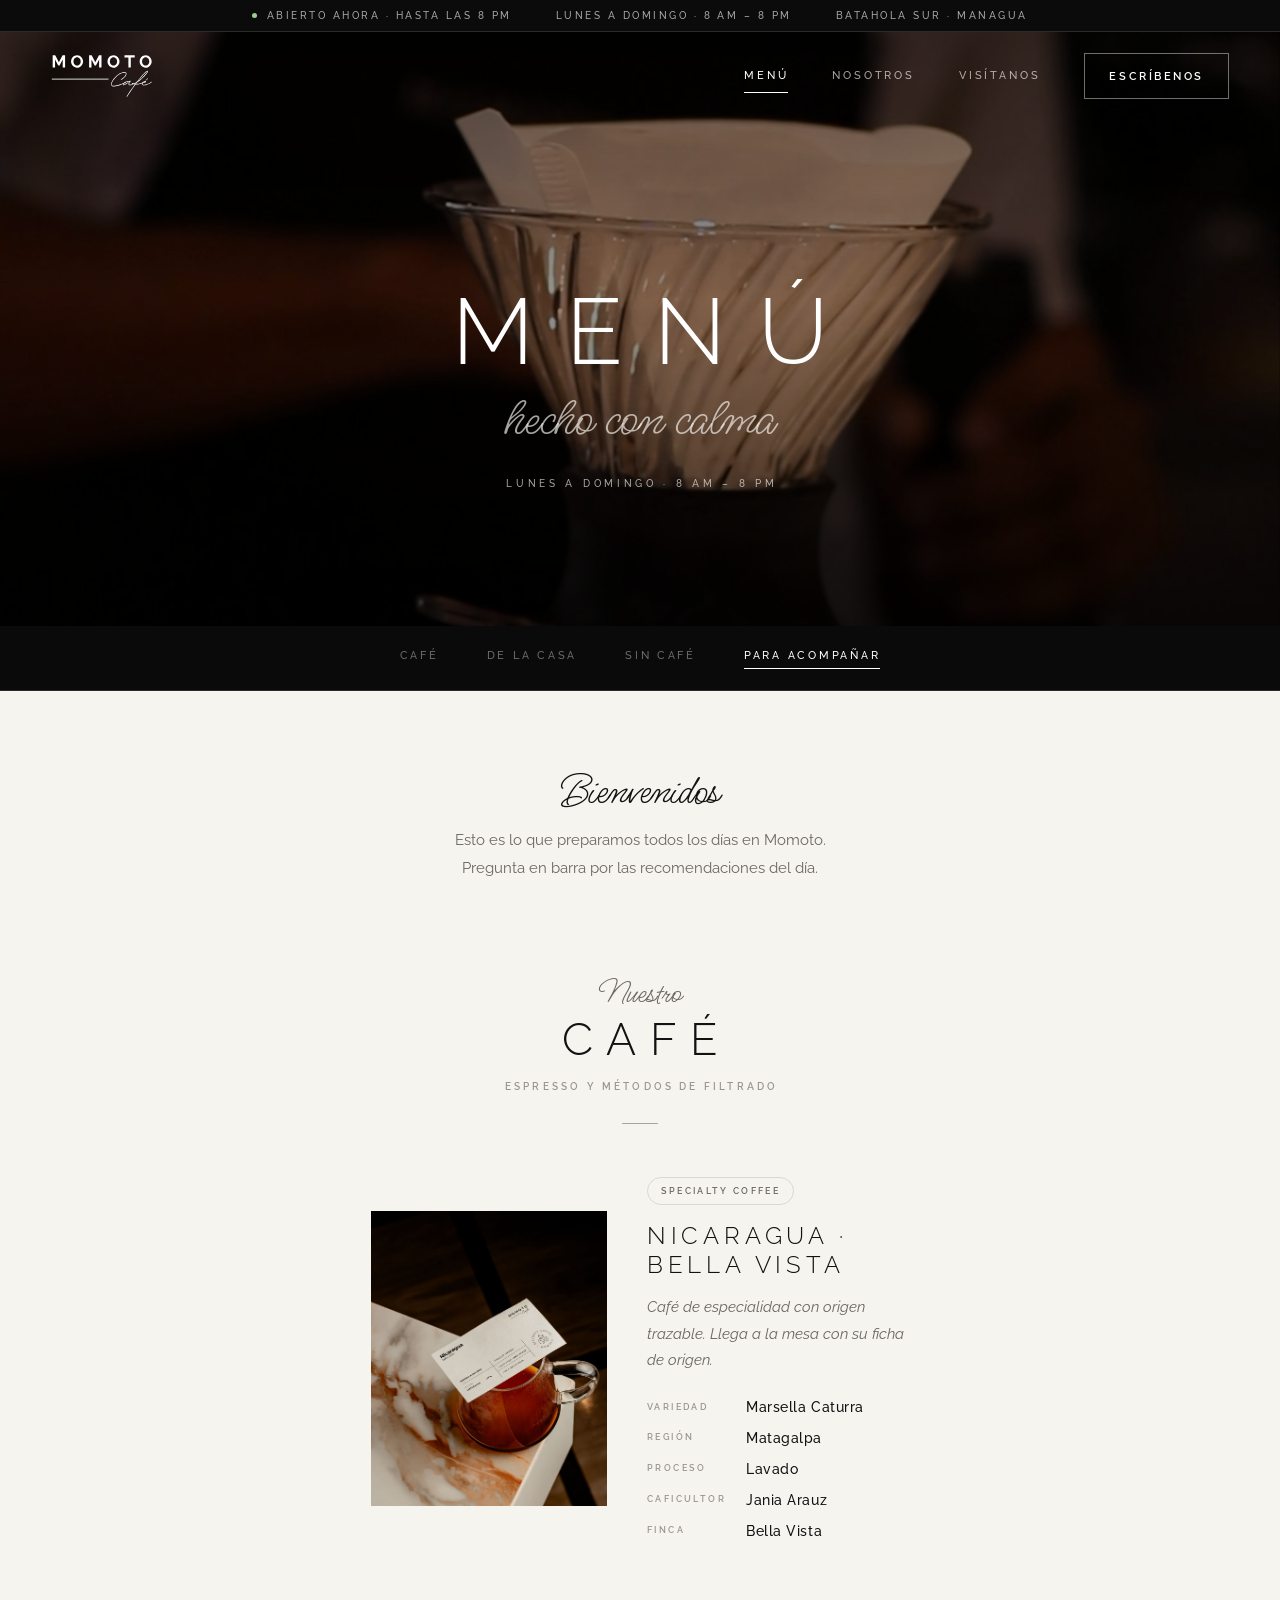
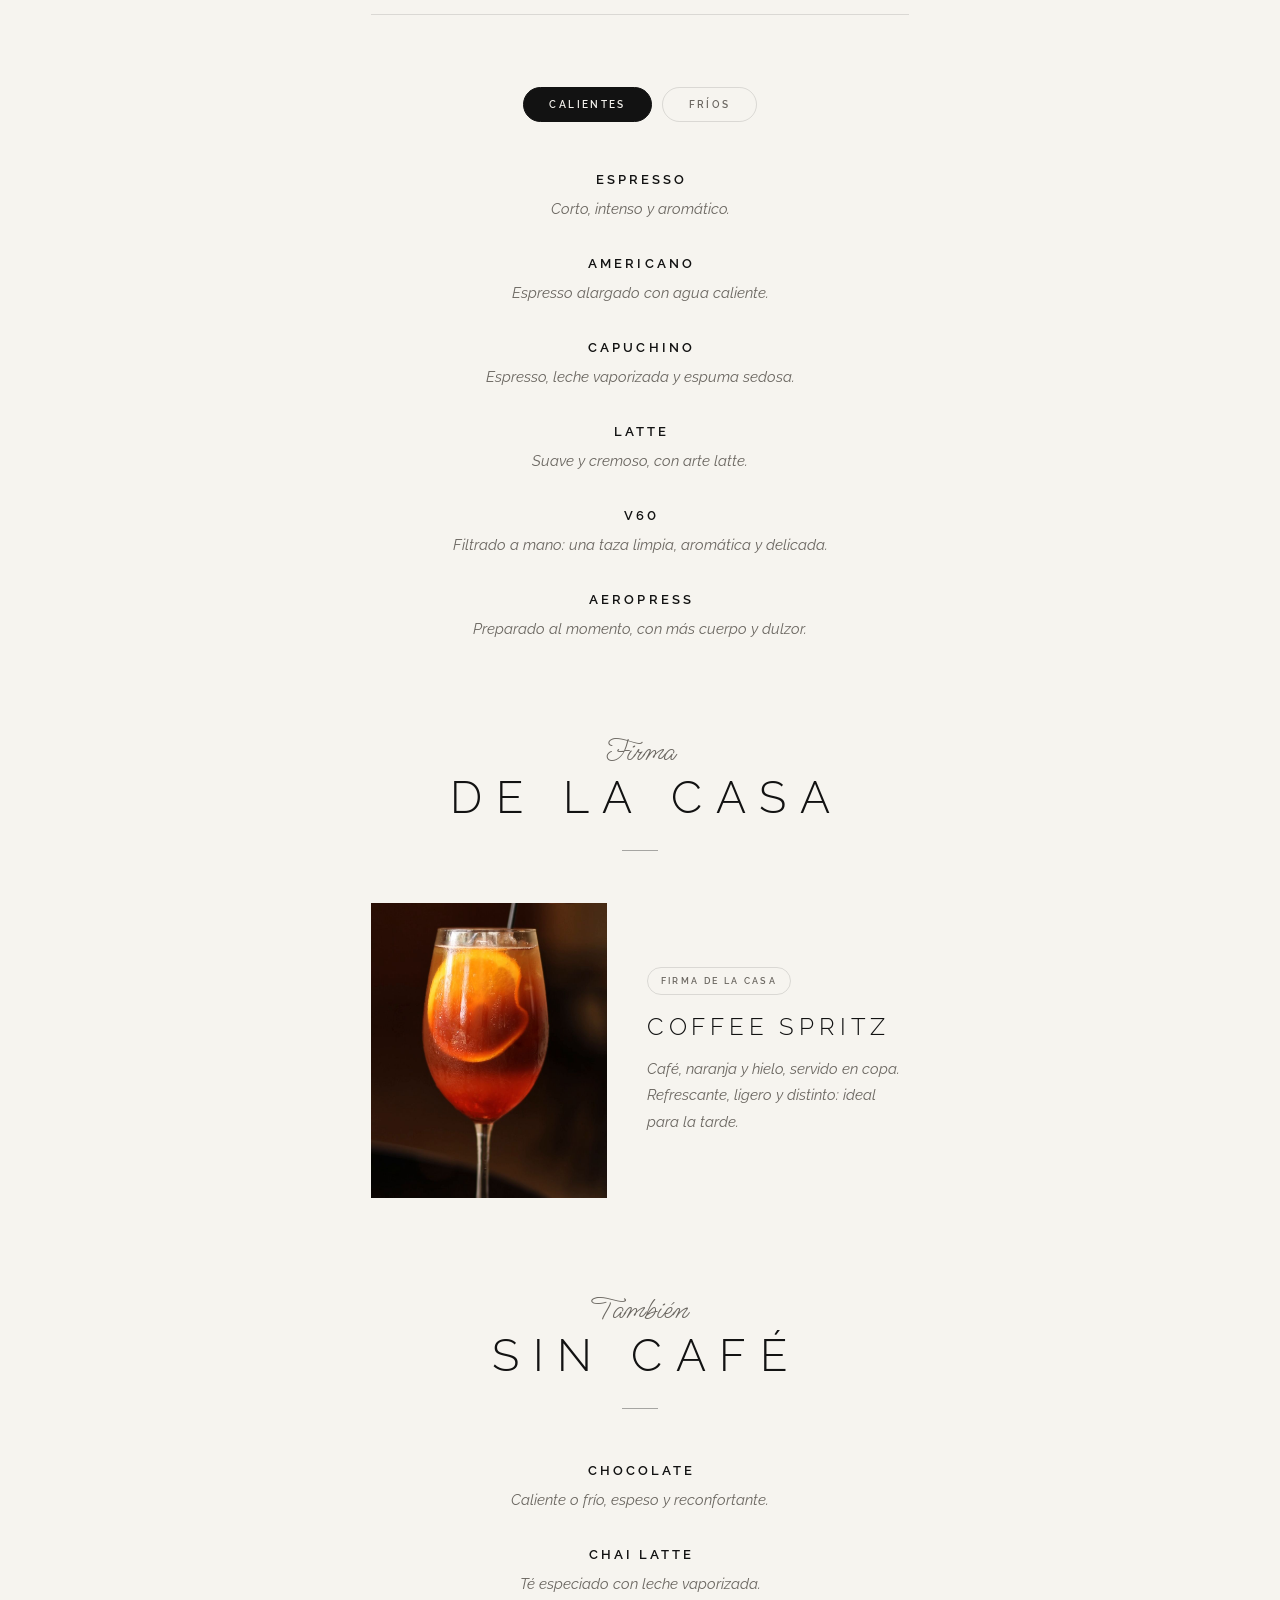
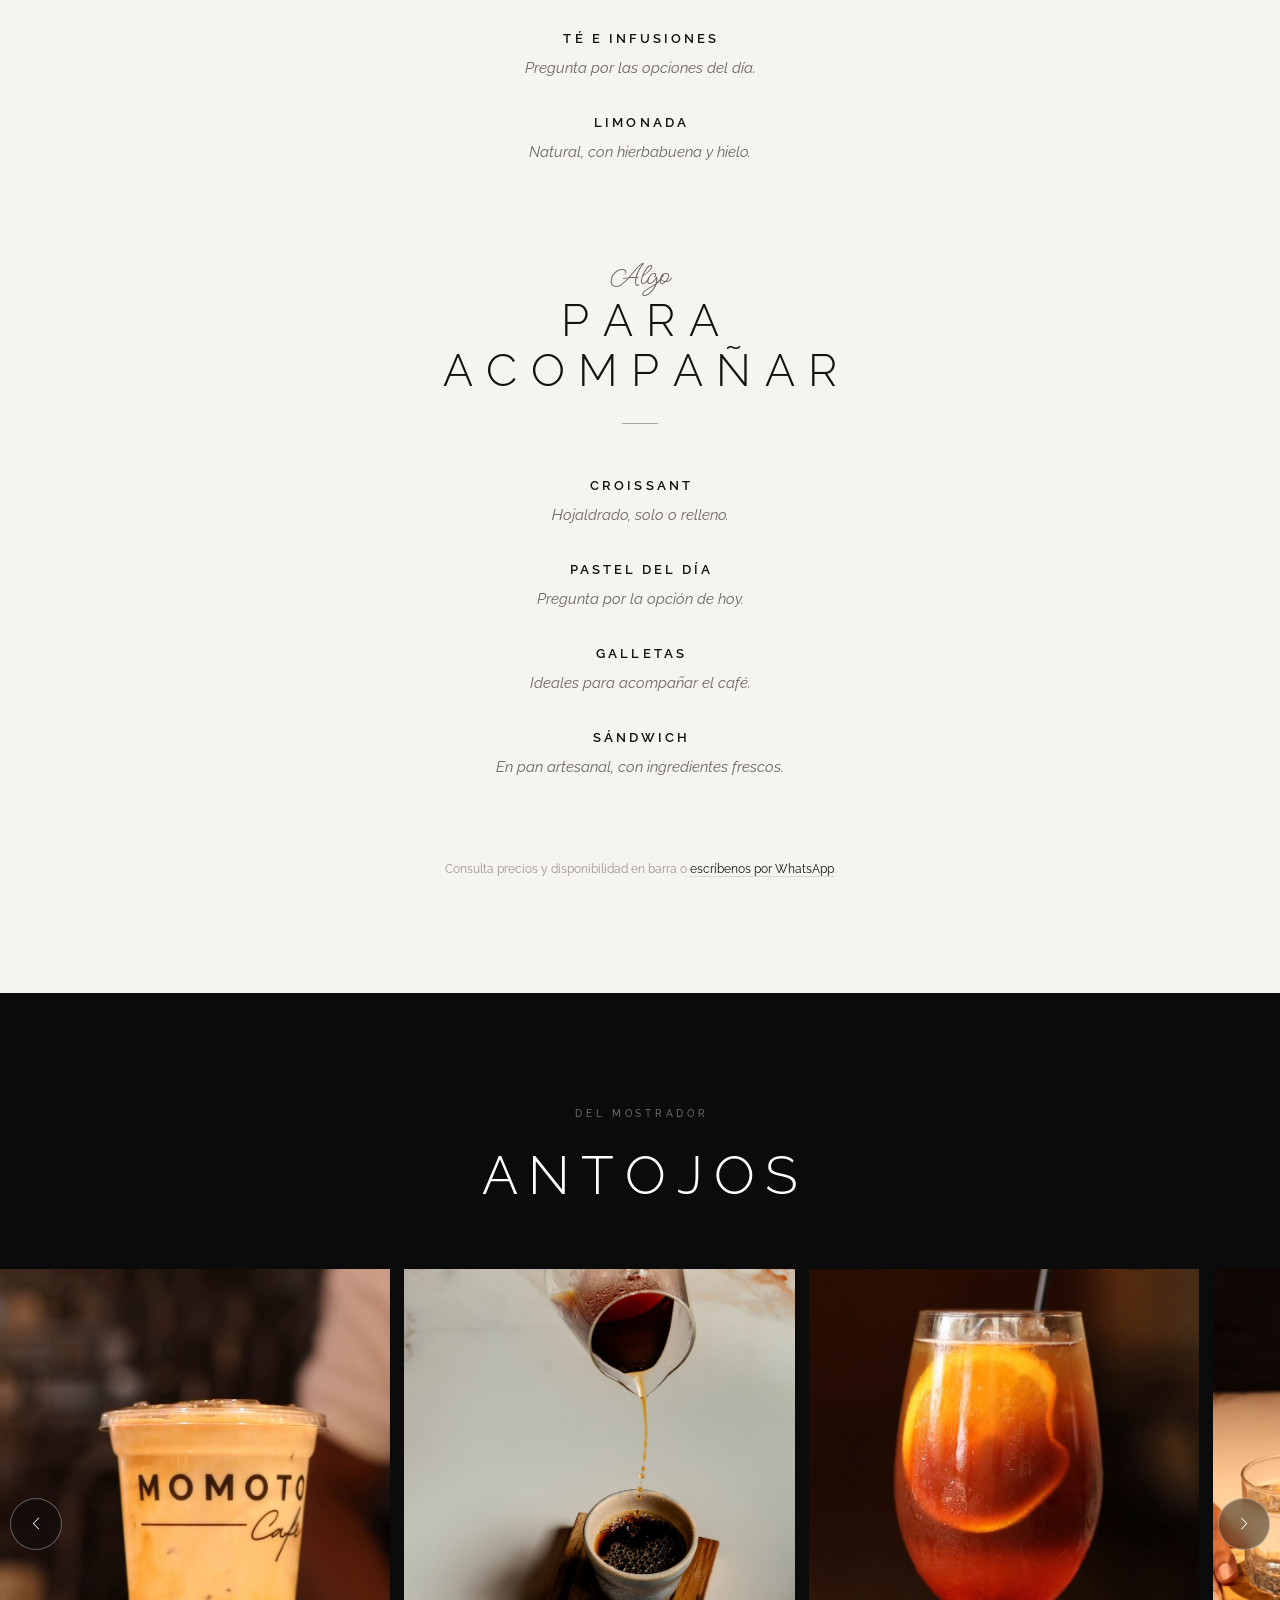
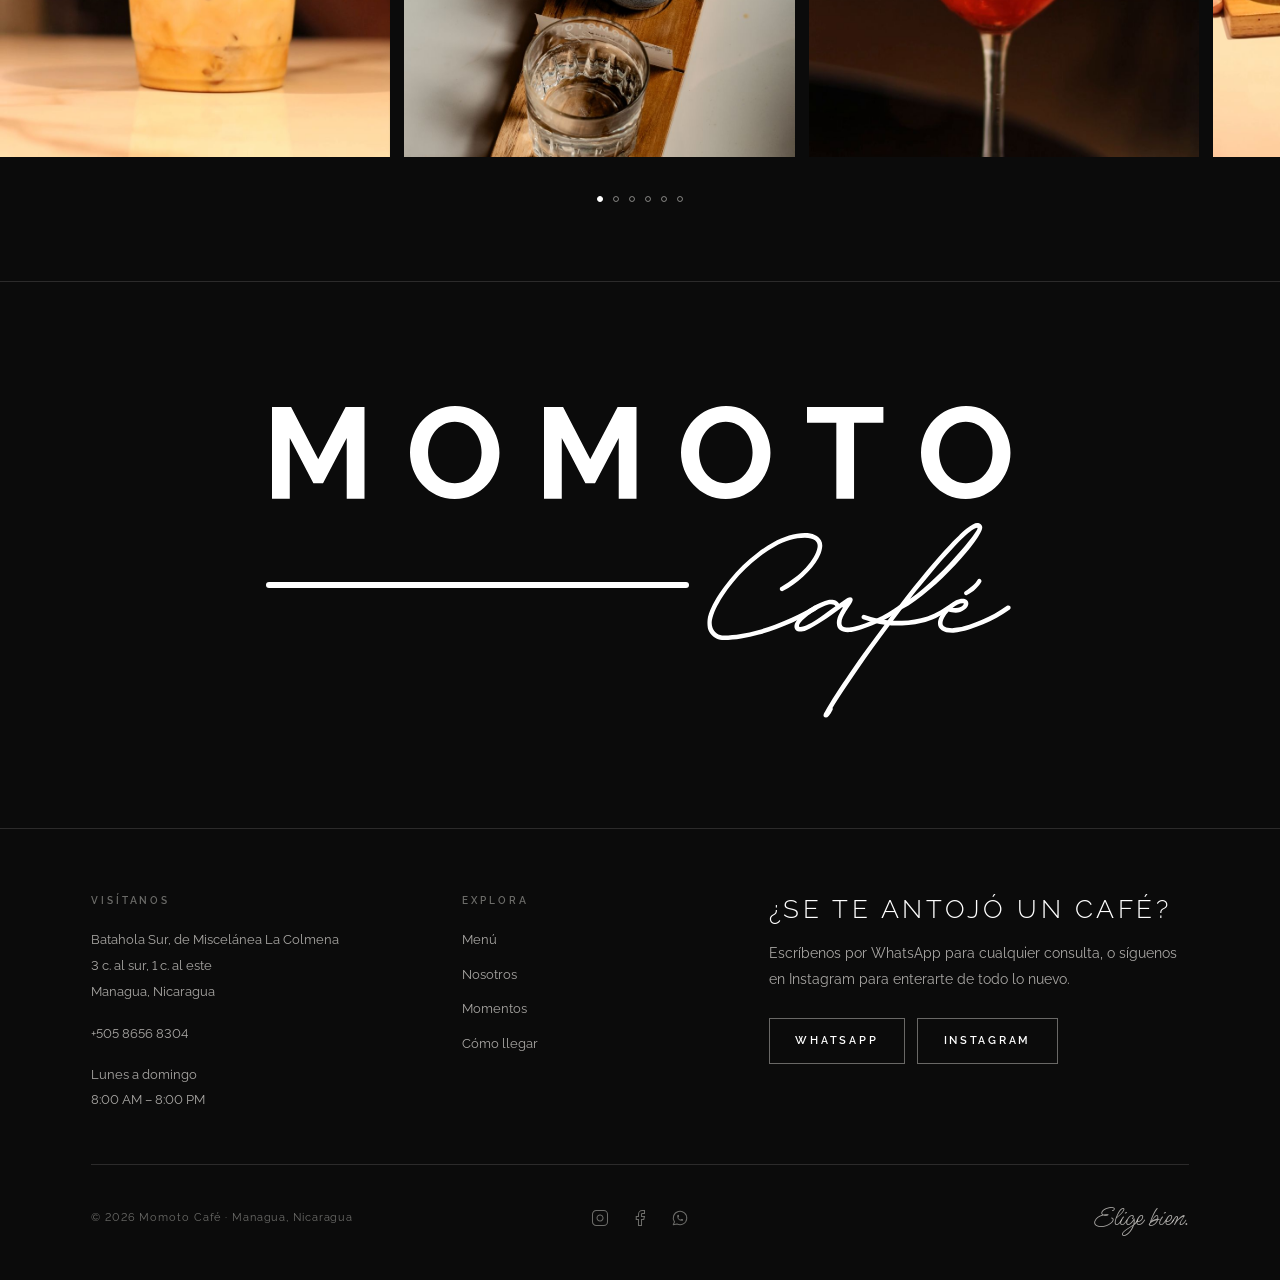
==== commit 9609df30: "Redesign Momoto site with official logo, videos and minimal style Rework the site toward the owner's" ====
--- a/menu.html
+++ b/menu.html
@@ -4,11 +4,11 @@
     <meta charset="UTF-8">
     <meta name="viewport" content="width=device-width, initial-scale=1.0">
     <title>Menú · Momoto Café</title>
-    <meta name="description" content="El menú de Momoto Café en Batahola Sur, Managua: café caliente y frío, bebidas sin café, dulces y salados.">
-    <meta name="theme-color" content="#121110">
+    <meta name="description" content="El menú de Momoto Café en Batahola Sur, Managua: espresso, V60, AeroPress, iced latte, Coffee Spritz y más.">
+    <meta name="theme-color" content="#0b0b0b">
 
     <meta property="og:title" content="Menú · Momoto Café">
-    <meta property="og:description" content="Café caliente y frío, bebidas sin café, dulces y salados. Lunes a domingo, de 8 AM a 8 PM.">
+    <meta property="og:description" content="Espresso, V60, AeroPress, iced latte y Coffee Spritz. Lunes a domingo, de 8 AM a 8 PM.">
     <meta property="og:type" content="website">
     <meta property="og:locale" content="es_NI">
     <!-- Al publicar, cambiar por la URL absoluta: https://TU-DOMINIO/assets/img/og.jpg -->
@@ -19,7 +19,7 @@
 
     <link rel="preconnect" href="https://fonts.googleapis.com">
     <link rel="preconnect" href="https://fonts.gstatic.com" crossorigin>
-    <link rel="stylesheet" href="https://fonts.googleapis.com/css2?family=Montserrat:wght@400;500;600&family=Ms+Madi&display=swap">
+    <link rel="stylesheet" href="https://fonts.googleapis.com/css2?family=Raleway:ital,wght@0,300;0,400;0,500;0,600;1,300;1,400&family=Ms+Madi&display=swap">
 
     <link rel="stylesheet" href="assets/vendor/swiper/swiper-bundle.min.css">
     <link rel="stylesheet" href="assets/css/styles.css">
@@ -30,39 +30,23 @@
 
 <a class="skip-link" href="#main">Saltar al contenido</a>
 
-<div class="ticker" role="region" aria-label="Información rápida">
-    <div class="ticker-track">
-        <div class="ticker-group">
-            <span class="ticker-item" data-open-status hidden><span class="open-dot"></span><span data-open-text></span></span>
-            <span class="ticker-item">Lunes a domingo · 8 AM – 8 PM</span>
-            <span class="ticker-item">Batahola Sur · Managua, Nicaragua</span>
-            <span class="ticker-item">Café y buenas historias</span>
-            <span class="ticker-item"><a href="https://www.instagram.com/momotocafenic/" target="_blank" rel="noopener">@momotocafenic</a></span>
-        </div>
-        <div class="ticker-group" aria-hidden="true">
-            <span class="ticker-item" data-open-status hidden><span class="open-dot"></span><span data-open-text></span></span>
-            <span class="ticker-item">Lunes a domingo · 8 AM – 8 PM</span>
-            <span class="ticker-item">Batahola Sur · Managua, Nicaragua</span>
-            <span class="ticker-item">Café y buenas historias</span>
-            <span class="ticker-item"><a href="https://www.instagram.com/momotocafenic/" target="_blank" rel="noopener" tabindex="-1">@momotocafenic</a></span>
-        </div>
-    </div>
+<div class="strip" role="region" aria-label="Horario">
+    <p class="strip-item" data-open-status hidden><span class="open-dot"></span><span data-open-text></span></p>
+    <p class="strip-item strip-item--hours">Lunes a domingo · 8 AM – 8 PM</p>
+    <p class="strip-item strip-item--wide">Batahola Sur · Managua</p>
 </div>
 
 <header class="site-header" id="siteHeader">
     <div class="header-inner">
-        <a href="index.html" class="logo header-logo" aria-label="Momoto Café, inicio">
-            <span class="logo-word" aria-hidden="true">Momoto</span>
-            <span class="logo-rule" aria-hidden="true"></span>
-            <span class="logo-script" aria-hidden="true">Café</span>
+        <a href="index.html" class="header-logo" aria-label="Momoto Café, inicio">
+            <img class="logo-svg" src="assets/img/logo-blanco.svg" alt="" width="102" height="44">
         </a>
 
         <nav class="header-nav" aria-label="Navegación principal">
+            <a href="menu.html" class="nav-link is-active" aria-current="page">Menú</a>
             <a href="index.html#nosotros" class="nav-link">Nosotros</a>
-            <a href="menu.html" class="nav-link is-active" aria-current="page">Menú</a>
-            <a href="index.html#momentos" class="nav-link">Momentos</a>
-            <a href="index.html#visitanos" class="nav-link">Visitanos</a>
-            <a href="https://wa.me/50586568304" class="nav-cta" target="_blank" rel="noopener">Escribinos</a>
+            <a href="index.html#visitanos" class="nav-link">Visítanos</a>
+            <a href="https://wa.me/50586568304" class="nav-cta" target="_blank" rel="noopener">Escríbenos</a>
         </nav>
 
         <button class="nav-toggle" id="navToggle" aria-label="Abrir menú" aria-expanded="false" aria-controls="mobileMenu">
@@ -73,22 +57,22 @@
 
     <div class="mobile-menu" id="mobileMenu" aria-hidden="true">
         <nav class="mobile-menu-nav" aria-label="Navegación móvil">
+            <a href="menu.html" class="mobile-link">Menú</a>
             <a href="index.html#nosotros" class="mobile-link">Nosotros</a>
-            <a href="menu.html" class="mobile-link">Menú</a>
             <a href="index.html#momentos" class="mobile-link">Momentos</a>
-            <a href="index.html#visitanos" class="mobile-link">Visitanos</a>
+            <a href="index.html#visitanos" class="mobile-link">Visítanos</a>
             <a href="https://wa.me/50586568304" class="mobile-link" target="_blank" rel="noopener">WhatsApp</a>
         </nav>
-        <p class="mobile-menu-script" aria-hidden="true">Historias con café</p>
+        <p class="mobile-menu-script" aria-hidden="true">Elige bien.</p>
         <div class="mobile-menu-footer">
             <a href="https://www.instagram.com/momotocafenic/" target="_blank" rel="noopener" aria-label="Instagram">
-                <svg width="18" height="18" viewBox="0 0 24 24" fill="none" stroke="currentColor" stroke-width="1.5" aria-hidden="true"><rect x="2" y="2" width="20" height="20" rx="5" ry="5"/><path d="M16 11.37A4 4 0 1 1 12.63 8 4 4 0 0 1 16 11.37z"/><line x1="17.5" y1="6.5" x2="17.51" y2="6.5"/></svg>
+                <svg width="18" height="18" viewBox="0 0 24 24" fill="none" stroke="currentColor" stroke-width="1.4" aria-hidden="true"><rect x="2" y="2" width="20" height="20" rx="5" ry="5"/><path d="M16 11.37A4 4 0 1 1 12.63 8 4 4 0 0 1 16 11.37z"/><line x1="17.5" y1="6.5" x2="17.51" y2="6.5"/></svg>
             </a>
             <a href="https://www.facebook.com/momotocafenic/" target="_blank" rel="noopener" aria-label="Facebook">
-                <svg width="18" height="18" viewBox="0 0 24 24" fill="none" stroke="currentColor" stroke-width="1.5" aria-hidden="true"><path d="M18 2h-3a5 5 0 0 0-5 5v3H7v4h3v8h4v-8h3l1-4h-4V7a1 1 0 0 1 1-1h3z"/></svg>
+                <svg width="18" height="18" viewBox="0 0 24 24" fill="none" stroke="currentColor" stroke-width="1.4" aria-hidden="true"><path d="M18 2h-3a5 5 0 0 0-5 5v3H7v4h3v8h4v-8h3l1-4h-4V7a1 1 0 0 1 1-1h3z"/></svg>
             </a>
             <a href="https://wa.me/50586568304" target="_blank" rel="noopener" aria-label="WhatsApp">
-                <svg width="18" height="18" viewBox="0 0 24 24" fill="none" stroke="currentColor" stroke-width="1.5" stroke-linecap="round" stroke-linejoin="round" aria-hidden="true"><path d="M3 21l1.65-3.8a9 9 0 1 1 3.4 2.9L3 21"/><path d="M9 10a.5.5 0 0 0 1 0V9a.5.5 0 0 0-1 0v1a5 5 0 0 0 5 5h1a.5.5 0 0 0 0-1h-1a.5.5 0 0 0 0 1"/></svg>
+                <svg width="18" height="18" viewBox="0 0 24 24" fill="none" stroke="currentColor" stroke-width="1.4" stroke-linecap="round" stroke-linejoin="round" aria-hidden="true"><path d="M3 21l1.65-3.8a9 9 0 1 1 3.4 2.9L3 21"/><path d="M9 10a.5.5 0 0 0 1 0V9a.5.5 0 0 0-1 0v1a5 5 0 0 0 5 5h1a.5.5 0 0 0 0-1h-1a.5.5 0 0 0 0 1"/></svg>
             </a>
         </div>
     </div>
@@ -102,31 +86,32 @@
     </div>
     <div class="page-hero-overlay"></div>
     <div class="page-hero-content">
-        <h1 class="page-hero-title" data-split-chars data-char-delay="90" data-char-start="100">Menú</h1>
-        <span class="page-hero-script" data-write style="transition-delay: 0.6s" aria-hidden="true">hecho con calma</span>
-        <p class="page-hero-subtitle" data-reveal data-delay="3">Lunes a domingo · 8 AM – 8 PM</p>
+        <h1 class="page-hero-title" data-split-chars data-char-delay="110" data-char-start="150">Menú</h1>
+        <span class="page-hero-script" data-write style="transition-delay: 0.7s" aria-hidden="true">hecho con calma</span>
+        <p class="page-hero-subtitle" data-reveal data-delay="4">Lunes a domingo · 8 AM – 8 PM</p>
     </div>
 </section>
 
 <nav class="menu-nav" id="menuNav" aria-label="Secciones del menú">
     <a href="#cafe" class="menu-nav-link" data-menu-nav="cafe">Café</a>
+    <a href="#casa" class="menu-nav-link" data-menu-nav="casa">De la casa</a>
     <a href="#sin-cafe" class="menu-nav-link" data-menu-nav="sin-cafe">Sin café</a>
-    <a href="#dulces" class="menu-nav-link" data-menu-nav="dulces">Dulces</a>
-    <a href="#salados" class="menu-nav-link" data-menu-nav="salados">Salados</a>
+    <a href="#acompanar" class="menu-nav-link" data-menu-nav="acompanar">Para acompañar</a>
 </nav>
 
 <!-- ===========================================
-     MENÚ DE EJEMPLO
-     Reemplazar nombres, descripciones y agregar precios con el menú real.
-     Para mostrar un precio, agregá dentro de .menu-item-head:
-       <span class="menu-item-dots"></span><span class="menu-item-price">C$ 90</span>
+     MENÚ PRELIMINAR
+     Espresso, latte, V60, AeroPress, iced latte y Coffee Spritz aparecen
+     en los videos oficiales; el resto es de ejemplo. Falta confirmar el
+     menú completo y los precios. Para mostrar un precio, agregar debajo
+     de la descripción: <span class="menu-item-price">C$ 90</span>
      =========================================== -->
 <div class="menu-paper">
     <div class="menu-body">
 
         <p class="menu-intro" data-reveal>
             <span class="script">Bienvenidos</span>
-            Esto es lo que preparamos todos los días en Momoto. Preguntá en barra por las recomendaciones del día.
+            Esto es lo que preparamos todos los días en Momoto.<br>Pregunta en barra por las recomendaciones del día.
         </p>
 
         <!-- CAFÉ -->
@@ -134,8 +119,27 @@
             <header class="menu-section-header">
                 <span class="menu-section-kicker" data-reveal>Nuestro</span>
                 <h2 class="menu-section-title" data-split-chars>Café</h2>
-                <p class="menu-section-subtitle" data-reveal data-delay="2">Espresso y barra</p>
+                <p class="menu-section-subtitle" data-reveal data-delay="2">Espresso y métodos de filtrado</p>
             </header>
+
+            <!-- Datos tomados de la ficha de origen de la foto oficial -->
+            <article class="menu-feature menu-feature--origin" data-reveal>
+                <div class="menu-feature-media">
+                    <img src="assets/img/origen.jpg" alt="Ficha de origen de Momoto Café sobre una jarra de café: Nicaragua, Finca Bella Vista" loading="lazy" decoding="async" width="1000" height="1250">
+                </div>
+                <div class="menu-feature-body">
+                    <span class="menu-feature-tag">Specialty coffee</span>
+                    <h3 class="menu-feature-name">Nicaragua · Bella Vista</h3>
+                    <p class="menu-feature-desc">Café de especialidad con origen trazable. Llega a la mesa con su ficha de origen.</p>
+                    <dl class="origin-specs">
+                        <dt>Variedad</dt><dd>Marsella Caturra</dd>
+                        <dt>Región</dt><dd>Matagalpa</dd>
+                        <dt>Proceso</dt><dd>Lavado</dd>
+                        <dt>Caficultor</dt><dd>Jania Arauz</dd>
+                        <dt>Finca</dt><dd>Bella Vista</dd>
+                    </dl>
+                </div>
+            </article>
 
             <div data-tabs>
                 <div class="menu-tabs" role="tablist" aria-label="Tipo de café">
@@ -146,28 +150,28 @@
                 <div class="menu-panel is-active" id="panel-calientes" role="tabpanel" aria-labelledby="tab-calientes">
                     <ul class="menu-list">
                         <li class="menu-item">
-                            <div class="menu-item-head"><h3 class="menu-item-name">Espresso</h3></div>
+                            <h3 class="menu-item-name">Espresso</h3>
                             <p class="menu-item-desc">Corto, intenso y aromático.</p>
                         </li>
                         <li class="menu-item">
-                            <div class="menu-item-head"><h3 class="menu-item-name">Americano</h3></div>
+                            <h3 class="menu-item-name">Americano</h3>
                             <p class="menu-item-desc">Espresso alargado con agua caliente.</p>
                         </li>
                         <li class="menu-item">
-                            <div class="menu-item-head"><h3 class="menu-item-name">Macchiato</h3></div>
-                            <p class="menu-item-desc">Espresso manchado con un toque de espuma de leche.</p>
-                        </li>
-                        <li class="menu-item">
-                            <div class="menu-item-head"><h3 class="menu-item-name">Capuchino</h3></div>
+                            <h3 class="menu-item-name">Capuchino</h3>
                             <p class="menu-item-desc">Espresso, leche vaporizada y espuma sedosa.</p>
                         </li>
                         <li class="menu-item">
-                            <div class="menu-item-head"><h3 class="menu-item-name">Latte</h3></div>
-                            <p class="menu-item-desc">Suave y cremoso, con más leche.</p>
-                        </li>
-                        <li class="menu-item">
-                            <div class="menu-item-head"><h3 class="menu-item-name">Mocaccino</h3></div>
-                            <p class="menu-item-desc">Espresso, chocolate y leche vaporizada.</p>
+                            <h3 class="menu-item-name">Latte</h3>
+                            <p class="menu-item-desc">Suave y cremoso, con arte latte.</p>
+                        </li>
+                        <li class="menu-item">
+                            <h3 class="menu-item-name">V60</h3>
+                            <p class="menu-item-desc">Filtrado a mano: una taza limpia, aromática y delicada.</p>
+                        </li>
+                        <li class="menu-item">
+                            <h3 class="menu-item-name">AeroPress</h3>
+                            <p class="menu-item-desc">Preparado al momento, con más cuerpo y dulzor.</p>
                         </li>
                     </ul>
                 </div>
@@ -175,32 +179,43 @@
                 <div class="menu-panel" id="panel-frios" role="tabpanel" aria-labelledby="tab-frios" hidden>
                     <ul class="menu-list">
                         <li class="menu-item">
-                            <div class="menu-item-head"><h3 class="menu-item-name">Latte frío</h3></div>
-                            <p class="menu-item-desc">Espresso y leche fría sobre hielo.</p>
-                        </li>
-                        <li class="menu-item">
-                            <div class="menu-item-head"><h3 class="menu-item-name">Americano frío</h3></div>
-                            <p class="menu-item-desc">Refrescante y directo, para el calor de la tarde.</p>
-                        </li>
-                        <li class="menu-item">
-                            <div class="menu-item-head"><h3 class="menu-item-name">Frappé de café</h3></div>
+                            <h3 class="menu-item-name">Iced latte</h3>
+                            <p class="menu-item-desc">Espresso, leche y hielo. Todo lo que necesitas para continuar.</p>
+                        </li>
+                        <li class="menu-item">
+                            <h3 class="menu-item-name">Americano frío</h3>
+                            <p class="menu-item-desc">Refrescante y directo.</p>
+                        </li>
+                        <li class="menu-item">
+                            <h3 class="menu-item-name">Iced mocha</h3>
+                            <p class="menu-item-desc">Espresso, chocolate, leche y hielo.</p>
+                        </li>
+                        <li class="menu-item">
+                            <h3 class="menu-item-name">Frappé</h3>
                             <p class="menu-item-desc">Café batido con hielo, cremoso y bien frío.</p>
                         </li>
-                        <li class="menu-item">
-                            <div class="menu-item-head"><h3 class="menu-item-name">Frappé moka</h3></div>
-                            <p class="menu-item-desc">Café, chocolate y hielo.</p>
-                        </li>
-                        <li class="menu-item">
-                            <div class="menu-item-head"><h3 class="menu-item-name">Cold brew</h3></div>
-                            <p class="menu-item-desc">Café infusionado en frío durante horas, suave y dulce.</p>
-                        </li>
-                        <li class="menu-item">
-                            <div class="menu-item-head"><h3 class="menu-item-name">Affogato</h3></div>
-                            <p class="menu-item-desc">Helado de vainilla bañado con un espresso.</p>
-                        </li>
                     </ul>
                 </div>
             </div>
+        </section>
+
+        <!-- DE LA CASA -->
+        <section class="menu-section" id="casa" data-menu-section="casa">
+            <header class="menu-section-header">
+                <span class="menu-section-kicker" data-reveal>Firma</span>
+                <h2 class="menu-section-title" data-split-chars>De la casa</h2>
+            </header>
+
+            <article class="menu-feature" data-reveal>
+                <div class="menu-feature-media">
+                    <img src="assets/img/galeria-5.jpg" alt="Coffee Spritz con naranja servido en copa" loading="lazy" decoding="async" width="900" height="1125">
+                </div>
+                <div class="menu-feature-body">
+                    <span class="menu-feature-tag">Firma de la casa</span>
+                    <h3 class="menu-feature-name">Coffee Spritz</h3>
+                    <p class="menu-feature-desc">Café, naranja y hielo, servido en copa. Refrescante, ligero y distinto: ideal para la tarde.</p>
+                </div>
+            </article>
         </section>
 
         <!-- SIN CAFÉ -->
@@ -208,117 +223,71 @@
             <header class="menu-section-header">
                 <span class="menu-section-kicker" data-reveal>También</span>
                 <h2 class="menu-section-title" data-split-chars>Sin café</h2>
-                <p class="menu-section-subtitle" data-reveal data-delay="2">Para todos los gustos</p>
             </header>
             <ul class="menu-list">
                 <li class="menu-item" data-reveal>
-                    <div class="menu-item-head"><h3 class="menu-item-name">Chocolate</h3></div>
+                    <h3 class="menu-item-name">Chocolate</h3>
                     <p class="menu-item-desc">Caliente o frío, espeso y reconfortante.</p>
                 </li>
-                <li class="menu-item" data-reveal data-delay="1">
-                    <div class="menu-item-head"><h3 class="menu-item-name">Chai latte</h3></div>
+                <li class="menu-item" data-reveal>
+                    <h3 class="menu-item-name">Chai latte</h3>
                     <p class="menu-item-desc">Té especiado con leche vaporizada.</p>
                 </li>
                 <li class="menu-item" data-reveal>
-                    <div class="menu-item-head"><h3 class="menu-item-name">Té e infusiones</h3></div>
-                    <p class="menu-item-desc">Preguntá por las opciones del día.</p>
-                </li>
-                <li class="menu-item" data-reveal data-delay="1">
-                    <div class="menu-item-head"><h3 class="menu-item-name">Limonada con hierbabuena</h3></div>
-                    <p class="menu-item-desc">Fresca, natural y con hielo.</p>
-                </li>
-                <li class="menu-item" data-reveal>
-                    <div class="menu-item-head"><h3 class="menu-item-name">Smoothie de frutas</h3></div>
-                    <p class="menu-item-desc">Fruta de temporada batida con hielo.</p>
-                </li>
-                <li class="menu-item" data-reveal data-delay="1">
-                    <div class="menu-item-head"><h3 class="menu-item-name">Frappé de chocolate</h3></div>
-                    <p class="menu-item-desc">Chocolate batido con hielo, sin una gota de café.</p>
+                    <h3 class="menu-item-name">Té e infusiones</h3>
+                    <p class="menu-item-desc">Pregunta por las opciones del día.</p>
+                </li>
+                <li class="menu-item" data-reveal>
+                    <h3 class="menu-item-name">Limonada</h3>
+                    <p class="menu-item-desc">Natural, con hierbabuena y hielo.</p>
                 </li>
             </ul>
         </section>
 
-        <!-- DULCES -->
-        <section class="menu-section" id="dulces" data-menu-section="dulces">
+        <!-- PARA ACOMPAÑAR -->
+        <section class="menu-section" id="acompanar" data-menu-section="acompanar">
             <header class="menu-section-header">
                 <span class="menu-section-kicker" data-reveal>Algo</span>
-                <h2 class="menu-section-title" data-split-chars>Dulces</h2>
-                <p class="menu-section-subtitle" data-reveal data-delay="2">Para acompañar el café</p>
+                <h2 class="menu-section-title" data-split-chars>Para acompañar</h2>
             </header>
             <ul class="menu-list">
                 <li class="menu-item" data-reveal>
-                    <div class="menu-item-head"><h3 class="menu-item-name">Pastel de chocolate</h3></div>
-                    <p class="menu-item-desc">Húmedo, intenso y para compartir (o no).</p>
-                </li>
-                <li class="menu-item" data-reveal data-delay="1">
-                    <div class="menu-item-head"><h3 class="menu-item-name">Cheesecake</h3></div>
-                    <p class="menu-item-desc">Cremoso, sobre base de galleta.</p>
-                </li>
-                <li class="menu-item" data-reveal>
-                    <div class="menu-item-head"><h3 class="menu-item-name">Tres leches</h3></div>
-                    <p class="menu-item-desc">El clásico de siempre, bien frío.</p>
-                </li>
-                <li class="menu-item" data-reveal data-delay="1">
-                    <div class="menu-item-head"><h3 class="menu-item-name">Brownie</h3></div>
-                    <p class="menu-item-desc">De chocolate, con el centro suave.</p>
-                </li>
-                <li class="menu-item" data-reveal>
-                    <div class="menu-item-head"><h3 class="menu-item-name">Rollo de canela</h3></div>
-                    <p class="menu-item-desc">Esponjoso, con glaseado.</p>
-                </li>
-                <li class="menu-item" data-reveal data-delay="1">
-                    <div class="menu-item-head"><h3 class="menu-item-name">Galletas</h3></div>
-                    <p class="menu-item-desc">Ideales para mojar en el café.</p>
+                    <h3 class="menu-item-name">Croissant</h3>
+                    <p class="menu-item-desc">Hojaldrado, solo o relleno.</p>
+                </li>
+                <li class="menu-item" data-reveal>
+                    <h3 class="menu-item-name">Pastel del día</h3>
+                    <p class="menu-item-desc">Pregunta por la opción de hoy.</p>
+                </li>
+                <li class="menu-item" data-reveal>
+                    <h3 class="menu-item-name">Galletas</h3>
+                    <p class="menu-item-desc">Ideales para acompañar el café.</p>
+                </li>
+                <li class="menu-item" data-reveal>
+                    <h3 class="menu-item-name">Sándwich</h3>
+                    <p class="menu-item-desc">En pan artesanal, con ingredientes frescos.</p>
                 </li>
             </ul>
+
+            <p class="menu-note" data-reveal>Consulta precios y disponibilidad en barra o <a href="https://wa.me/50586568304" target="_blank" rel="noopener">escríbenos por WhatsApp</a>.</p>
         </section>
 
-        <!-- SALADOS -->
-        <section class="menu-section" id="salados" data-menu-section="salados">
-            <header class="menu-section-header">
-                <span class="menu-section-kicker" data-reveal>Para</span>
-                <h2 class="menu-section-title" data-split-chars>Salados</h2>
-                <p class="menu-section-subtitle" data-reveal data-delay="2">Cuando hay hambre</p>
-            </header>
-            <ul class="menu-list">
-                <li class="menu-item" data-reveal>
-                    <div class="menu-item-head"><h3 class="menu-item-name">Croissant de jamón y queso</h3></div>
-                    <p class="menu-item-desc">Hojaldrado y tibio.</p>
-                </li>
-                <li class="menu-item" data-reveal data-delay="1">
-                    <div class="menu-item-head"><h3 class="menu-item-name">Sándwich de pollo</h3></div>
-                    <p class="menu-item-desc">En pan artesanal, con vegetales frescos.</p>
-                </li>
-                <li class="menu-item" data-reveal>
-                    <div class="menu-item-head"><h3 class="menu-item-name">Panini caprese</h3></div>
-                    <p class="menu-item-desc">Tomate, queso mozzarella y albahaca.</p>
-                </li>
-                <li class="menu-item" data-reveal data-delay="1">
-                    <div class="menu-item-head"><h3 class="menu-item-name">Quiche del día</h3></div>
-                    <p class="menu-item-desc">Preguntá por el relleno de hoy.</p>
-                </li>
-            </ul>
-
-            <p class="menu-note" data-reveal>Consultá precios y disponibilidad en barra o <a href="https://wa.me/50586568304" target="_blank" rel="noopener">escribinos por WhatsApp</a>.</p>
-        </section>
-
     </div>
 </div>
 
-<!-- Fotos de muestra: reemplazar por fotos propias de Momoto -->
 <section class="menu-slider-wrap">
     <div class="section-head">
-        <span class="panel-label" data-reveal>Del mostrador</span>
+        <span class="section-label" data-reveal>Del mostrador</span>
         <h2 class="section-title" data-split-chars>Antojos</h2>
     </div>
     <div class="gallery-slider swiper" data-swiper data-reveal data-delay="2">
         <div class="swiper-wrapper">
-            <div class="swiper-slide"><img src="assets/img/galeria-3.jpg" alt="Capuchino con arte latte visto desde arriba" loading="lazy" decoding="async"></div>
-            <div class="swiper-slide"><img src="assets/img/galeria-4.jpg" alt="Pastel de chocolate decorado con crema" loading="lazy" decoding="async"></div>
-            <div class="swiper-slide"><img src="assets/img/galeria-7.jpg" alt="Latte frío en vaso sobre una mesa de madera" loading="lazy" decoding="async"></div>
-            <div class="swiper-slide"><img src="assets/img/galeria-2.jpg" alt="Leche vertida sobre un café en taza blanca" loading="lazy" decoding="async"></div>
-            <div class="swiper-slide"><img src="assets/img/galeria-5.jpg" alt="Café con arte latte junto a granos y café molido" loading="lazy" decoding="async"></div>
-            <div class="swiper-slide"><img src="assets/img/galeria-8.jpg" alt="Taza de café con arte latte sobre fondo oscuro" loading="lazy" decoding="async"></div>
+            <div class="swiper-slide"><img src="assets/img/galeria-2.jpg" alt="Iced latte en vaso de Momoto Café sobre la barra de mármol" loading="lazy" decoding="async" width="900" height="1125"></div>
+            <div class="swiper-slide"><img src="assets/img/galeria-1.jpg" alt="Café de filtro servido en taza sobre una tabla de madera y mármol" loading="lazy" decoding="async" width="900" height="1125"></div>
+            <div class="swiper-slide"><img src="assets/img/galeria-5.jpg" alt="Coffee Spritz con naranja servido en copa" loading="lazy" decoding="async" width="900" height="1125"></div>
+            <div class="swiper-slide"><img src="assets/img/galeria-3.jpg" alt="Latte con arte latte y vaso de agua sobre una bandeja de madera" loading="lazy" decoding="async" width="900" height="1125"></div>
+            <div class="swiper-slide"><img src="assets/img/galeria-6.jpg" alt="Barista preparando café en AeroPress" loading="lazy" decoding="async" width="900" height="1125"></div>
+            <div class="swiper-slide"><img src="assets/img/galeria-8.jpg" alt="Iced latte rodeado de vasos negros de Momoto Café" loading="lazy" decoding="async" width="900" height="1125"></div>
         </div>
         <div class="swiper-button-prev"></div>
         <div class="swiper-button-next"></div>
@@ -329,12 +298,8 @@
 </main>
 
 
-<div class="footer-logo-outer" aria-hidden="true">
-    <div class="footer-logo" data-footer-logo>
-        <div class="footer-logo-word"><span>M</span><span>O</span><span>M</span><span>O</span><span>T</span><span>O</span></div>
-        <div class="footer-logo-rule"></div>
-        <div class="footer-logo-script">Café</div>
-    </div>
+<div class="footer-logo-outer">
+    <div class="footer-logo" data-logo-anim><div class="logo-anim" style="aspect-ratio:127.42 / 55.1" aria-hidden="true"><span class="la-letter" style="left:1.640%;top:2.904%;width:12.172%;height:27.913%;--i:0"><svg viewBox="1.61 -15.38 15.51 15.38" preserveAspectRatio="none"><path d="M 14.14 0 L 14.14 -10.17 L 10.17 -2.59 L 8.55 -2.59 L 4.59 -10.17 L 4.59 0 L 1.61 0 L 1.61 -15.38 L 4.81 -15.38 L 9.36 -6.62 L 13.95 -15.38 L 17.12 -15.38 L 17.12 0 Z"/></svg></span><span class="la-letter" style="left:19.675%;top:2.722%;width:11.772%;height:28.294%;--i:1"><svg viewBox="0.67 -15.48 15 15.59" preserveAspectRatio="none"><path d="M 8.17 0.11 C 7.04 0.11 6.01 -0.11 5.09 -0.55 C 4.18 -0.99 3.39 -1.58 2.73 -2.31 C 2.08 -3.04 1.57 -3.88 1.2 -4.81 C 0.85 -5.75 0.67 -6.71 0.67 -7.69 C 0.67 -8.71 0.86 -9.69 1.23 -10.62 C 1.62 -11.57 2.14 -12.41 2.81 -13.12 C 3.49 -13.84 4.29 -14.41 5.22 -14.84 C 6.14 -15.27 7.15 -15.48 8.23 -15.48 C 9.34 -15.48 10.35 -15.25 11.27 -14.8 C 12.18 -14.35 12.96 -13.75 13.61 -13.02 C 14.27 -12.27 14.77 -11.44 15.12 -10.5 C 15.49 -9.56 15.67 -8.61 15.67 -7.64 C 15.67 -6.62 15.48 -5.64 15.11 -4.7 C 14.73 -3.77 14.21 -2.95 13.55 -2.23 C 12.89 -1.52 12.1 -0.96 11.17 -0.53 C 10.24 -0.1 9.24 0.11 8.17 0.11 Z M 3.7 -7.69 C 3.7 -7.02 3.8 -6.38 4 -5.75 C 4.21 -5.13 4.5 -4.59 4.88 -4.11 C 5.26 -3.64 5.73 -3.26 6.28 -2.97 C 6.84 -2.68 7.48 -2.53 8.19 -2.53 C 8.91 -2.53 9.54 -2.68 10.09 -2.97 C 10.66 -3.27 11.12 -3.66 11.5 -4.16 C 11.88 -4.64 12.18 -5.2 12.38 -5.81 C 12.57 -6.43 12.67 -7.05 12.67 -7.69 C 12.67 -8.35 12.57 -8.99 12.36 -9.61 C 12.15 -10.23 11.85 -10.78 11.47 -11.25 C 11.08 -11.73 10.61 -12.11 10.05 -12.39 C 9.49 -12.68 8.88 -12.83 8.19 -12.83 C 7.47 -12.83 6.83 -12.68 6.27 -12.38 C 5.7 -12.08 5.23 -11.69 4.84 -11.2 C 4.47 -10.72 4.18 -10.18 3.98 -9.56 C 3.8 -8.95 3.7 -8.32 3.7 -7.69 Z"/></svg></span><span class="la-letter" style="left:37.341%;top:2.904%;width:12.172%;height:27.913%;--i:2"><svg viewBox="1.61 -15.38 15.51 15.38" preserveAspectRatio="none"><path d="M 14.14 0 L 14.14 -10.17 L 10.17 -2.59 L 8.55 -2.59 L 4.59 -10.17 L 4.59 0 L 1.61 0 L 1.61 -15.38 L 4.81 -15.38 L 9.36 -6.62 L 13.95 -15.38 L 17.12 -15.38 L 17.12 0 Z"/></svg></span><span class="la-letter" style="left:55.384%;top:2.722%;width:11.772%;height:28.294%;--i:3"><svg viewBox="0.67 -15.48 15 15.59" preserveAspectRatio="none"><path d="M 8.17 0.11 C 7.04 0.11 6.01 -0.11 5.09 -0.55 C 4.18 -0.99 3.39 -1.58 2.73 -2.31 C 2.08 -3.04 1.57 -3.88 1.2 -4.81 C 0.85 -5.75 0.67 -6.71 0.67 -7.69 C 0.67 -8.71 0.86 -9.69 1.23 -10.62 C 1.62 -11.57 2.14 -12.41 2.81 -13.12 C 3.49 -13.84 4.29 -14.41 5.22 -14.84 C 6.14 -15.27 7.15 -15.48 8.23 -15.48 C 9.34 -15.48 10.35 -15.25 11.27 -14.8 C 12.18 -14.35 12.96 -13.75 13.61 -13.02 C 14.27 -12.27 14.77 -11.44 15.12 -10.5 C 15.49 -9.56 15.67 -8.61 15.67 -7.64 C 15.67 -6.62 15.48 -5.64 15.11 -4.7 C 14.73 -3.77 14.21 -2.95 13.55 -2.23 C 12.89 -1.52 12.1 -0.96 11.17 -0.53 C 10.24 -0.1 9.24 0.11 8.17 0.11 Z M 3.7 -7.69 C 3.7 -7.02 3.8 -6.38 4 -5.75 C 4.21 -5.13 4.5 -4.59 4.88 -4.11 C 5.26 -3.64 5.73 -3.26 6.28 -2.97 C 6.84 -2.68 7.48 -2.53 8.19 -2.53 C 8.91 -2.53 9.54 -2.68 10.09 -2.97 C 10.66 -3.27 11.12 -3.66 11.5 -4.16 C 11.88 -4.64 12.18 -5.2 12.38 -5.81 C 12.57 -6.43 12.67 -7.05 12.67 -7.69 C 12.67 -8.35 12.57 -8.99 12.36 -9.61 C 12.15 -10.23 11.85 -10.78 11.47 -11.25 C 11.08 -11.73 10.61 -12.11 10.05 -12.39 C 9.49 -12.68 8.88 -12.83 8.19 -12.83 C 7.47 -12.83 6.83 -12.68 6.27 -12.38 C 5.7 -12.08 5.23 -11.69 4.84 -11.2 C 4.47 -10.72 4.18 -10.18 3.98 -9.56 C 3.8 -8.95 3.7 -8.32 3.7 -7.69 Z"/></svg></span><span class="la-letter" style="left:72.022%;top:2.904%;width:10.053%;height:27.913%;--i:4"><svg viewBox="0.3 -15.38 12.81 15.38" preserveAspectRatio="none"><path d="M 13.11 -12.75 L 8.19 -12.75 L 8.19 0 L 5.22 0 L 5.22 -12.75 L 0.3 -12.75 L 0.3 -15.38 L 13.11 -15.38 Z"/></svg></span><span class="la-letter" style="left:86.909%;top:2.722%;width:11.772%;height:28.294%;--i:5"><svg viewBox="0.67 -15.48 15 15.59" preserveAspectRatio="none"><path d="M 8.17 0.11 C 7.04 0.11 6.01 -0.11 5.09 -0.55 C 4.18 -0.99 3.39 -1.58 2.73 -2.31 C 2.08 -3.04 1.57 -3.88 1.2 -4.81 C 0.85 -5.75 0.67 -6.71 0.67 -7.69 C 0.67 -8.71 0.86 -9.69 1.23 -10.62 C 1.62 -11.57 2.14 -12.41 2.81 -13.12 C 3.49 -13.84 4.29 -14.41 5.22 -14.84 C 6.14 -15.27 7.15 -15.48 8.23 -15.48 C 9.34 -15.48 10.35 -15.25 11.27 -14.8 C 12.18 -14.35 12.96 -13.75 13.61 -13.02 C 14.27 -12.27 14.77 -11.44 15.12 -10.5 C 15.49 -9.56 15.67 -8.61 15.67 -7.64 C 15.67 -6.62 15.48 -5.64 15.11 -4.7 C 14.73 -3.77 14.21 -2.95 13.55 -2.23 C 12.89 -1.52 12.1 -0.96 11.17 -0.53 C 10.24 -0.1 9.24 0.11 8.17 0.11 Z M 3.7 -7.69 C 3.7 -7.02 3.8 -6.38 4 -5.75 C 4.21 -5.13 4.5 -4.59 4.88 -4.11 C 5.26 -3.64 5.73 -3.26 6.28 -2.97 C 6.84 -2.68 7.48 -2.53 8.19 -2.53 C 8.91 -2.53 9.54 -2.68 10.09 -2.97 C 10.66 -3.27 11.12 -3.66 11.5 -4.16 C 11.88 -4.64 12.18 -5.2 12.38 -5.81 C 12.57 -6.43 12.67 -7.05 12.67 -7.69 C 12.67 -8.35 12.57 -8.99 12.36 -9.61 C 12.15 -10.23 11.85 -10.78 11.47 -11.25 C 11.08 -11.73 10.61 -12.11 10.05 -12.39 C 9.49 -12.68 8.88 -12.83 8.19 -12.83 C 7.47 -12.83 6.83 -12.68 6.27 -12.38 C 5.7 -12.08 5.23 -11.69 4.84 -11.2 C 4.47 -10.72 4.18 -10.18 3.98 -9.56 C 3.8 -8.95 3.7 -8.32 3.7 -7.69 Z"/></svg></span><span class="la-rule" style="left:0.761%;top:56.134%;width:55.643%;height:1.924%"></span><span class="la-script" style="left:58.860%;top:38.076%;width:39.954%;height:59.220%"><svg viewBox="196.66 99.31 50.91 32.63" preserveAspectRatio="none"><path transform="translate(197.71 117.47)" d="M 1.81 1.47 C 1.33 1.47 0.9 1.38 0.52 1.2 C 0.14 1.02 -0.17 0.77 -0.42 0.45 C -0.67 0.14 -0.84 -0.22 -0.94 -0.64 C -1.04 -1.07 -1.05 -1.52 -0.97 -2.02 C -0.85 -2.61 -0.63 -3.27 -0.3 -3.98 C 0.02 -4.71 0.45 -5.47 0.97 -6.27 C 1.49 -7.05 2.08 -7.85 2.75 -8.66 C 3.41 -9.47 4.14 -10.25 4.92 -11.02 C 5.7 -11.77 6.52 -12.48 7.38 -13.14 C 8.24 -13.8 9.12 -14.38 10.02 -14.88 C 10.91 -15.38 11.8 -15.77 12.7 -16.05 C 13.61 -16.34 14.49 -16.48 15.36 -16.48 C 16.02 -16.48 16.57 -16.38 17.03 -16.16 C 17.5 -15.95 17.84 -15.65 18.05 -15.27 C 18.27 -14.89 18.33 -14.45 18.23 -13.94 C 18.14 -13.39 17.94 -12.85 17.64 -12.3 C 17.35 -11.75 16.98 -11.22 16.55 -10.7 C 16.11 -10.18 15.62 -9.68 15.09 -9.2 C 14.56 -8.72 14.01 -8.27 13.44 -7.86 C 12.86 -7.45 12.3 -7.09 11.73 -6.78 C 11.68 -6.75 11.62 -6.73 11.55 -6.73 C 11.44 -6.73 11.35 -6.77 11.27 -6.84 C 11.19 -6.91 11.16 -7 11.16 -7.11 C 11.16 -7.27 11.22 -7.38 11.36 -7.45 C 12.18 -7.92 12.94 -8.43 13.64 -8.97 C 14.35 -9.52 14.97 -10.09 15.52 -10.67 C 16.05 -11.27 16.49 -11.85 16.83 -12.42 C 17.17 -12.99 17.39 -13.54 17.48 -14.06 C 17.57 -14.57 17.42 -14.97 17.05 -15.27 C 16.67 -15.55 16.11 -15.7 15.36 -15.7 C 14.54 -15.7 13.7 -15.57 12.84 -15.3 C 11.99 -15.04 11.13 -14.66 10.27 -14.19 C 9.41 -13.71 8.57 -13.15 7.75 -12.52 C 6.94 -11.89 6.16 -11.21 5.41 -10.48 C 4.66 -9.75 3.98 -9 3.34 -8.23 C 2.71 -7.46 2.14 -6.7 1.64 -5.94 C 1.15 -5.18 0.74 -4.45 0.42 -3.77 C 0.1 -3.08 -0.11 -2.45 -0.22 -1.89 C -0.3 -1.39 -0.27 -0.95 -0.11 -0.56 C 0.04 -0.18 0.27 0.13 0.61 0.36 C 0.94 0.59 1.34 0.7 1.81 0.7 C 2.72 0.7 3.65 0.62 4.61 0.45 C 5.58 0.3 6.54 0.08 7.5 -0.19 C 8.47 -0.46 9.41 -0.77 10.33 -1.11 C 11.25 -1.45 12.13 -1.8 12.95 -2.17 C 13.77 -2.55 14.52 -2.91 15.2 -3.28 C 15.88 -3.64 16.46 -3.98 16.95 -4.28 C 17 -4.32 17.07 -4.34 17.16 -4.34 C 17.26 -4.34 17.35 -4.3 17.42 -4.23 C 17.49 -4.16 17.53 -4.07 17.53 -3.95 C 17.53 -3.82 17.47 -3.71 17.36 -3.62 C 16.87 -3.32 16.27 -2.98 15.58 -2.61 C 14.89 -2.24 14.12 -1.87 13.27 -1.48 C 12.42 -1.11 11.52 -0.74 10.58 -0.39 C 9.64 -0.04 8.67 0.27 7.67 0.55 C 6.68 0.83 5.69 1.05 4.69 1.22 C 3.7 1.38 2.74 1.47 1.81 1.47 Z"/><path transform="translate(213.76 117.47)" d="M 15.23 -4.34 C 15.34 -4.34 15.43 -4.3 15.5 -4.22 C 15.58 -4.14 15.62 -4.05 15.62 -3.95 C 15.62 -3.82 15.57 -3.71 15.45 -3.64 C 14.91 -3.25 14.31 -2.88 13.66 -2.5 C 13 -2.13 12.33 -1.79 11.64 -1.47 C 10.95 -1.16 10.28 -0.88 9.62 -0.62 C 8.98 -0.38 8.38 -0.2 7.84 -0.06 C 7.31 0.07 6.88 0.14 6.53 0.14 C 5.93 0.14 5.46 0.01 5.14 -0.25 C 4.83 -0.52 4.67 -0.91 4.67 -1.41 C 4.67 -1.81 4.77 -2.22 4.95 -2.64 C 5.15 -3.07 5.37 -3.47 5.61 -3.86 C 5.66 -3.94 5.67 -4 5.64 -4.03 C 5.61 -4.06 5.55 -4.05 5.47 -3.98 C 5.39 -3.93 5.32 -3.88 5.25 -3.83 C 5.18 -3.77 5.1 -3.72 5.03 -3.66 C 4.62 -3.36 4.18 -3.05 3.7 -2.7 C 3.23 -2.37 2.75 -2.04 2.27 -1.72 C 1.77 -1.39 1.3 -1.1 0.83 -0.83 C 0.37 -0.55 -0.05 -0.34 -0.45 -0.19 C -0.85 -0.03 -1.19 0.05 -1.47 0.05 C -1.76 0.05 -1.99 -0.03 -2.17 -0.19 C -2.35 -0.34 -2.44 -0.55 -2.44 -0.81 C -2.44 -1.09 -2.33 -1.39 -2.11 -1.72 C -1.89 -2.05 -1.59 -2.38 -1.22 -2.72 C -0.85 -3.06 -0.45 -3.38 0 -3.69 C 0.45 -4 0.9 -4.27 1.36 -4.52 C 1.82 -4.75 2.25 -4.94 2.66 -5.08 C 3.07 -5.22 3.42 -5.3 3.7 -5.3 C 4.05 -5.3 4.32 -5.24 4.53 -5.14 C 4.74 -5.04 4.91 -4.87 5.06 -4.64 C 5.47 -4.93 5.79 -5.16 6.02 -5.31 C 6.24 -5.47 6.42 -5.58 6.55 -5.64 C 6.68 -5.7 6.79 -5.73 6.88 -5.73 C 7 -5.73 7.1 -5.69 7.19 -5.61 C 7.28 -5.52 7.33 -5.41 7.33 -5.28 C 7.33 -5.16 7.27 -5.02 7.17 -4.84 C 7.08 -4.68 6.94 -4.47 6.77 -4.22 C 6.59 -3.95 6.39 -3.65 6.19 -3.33 C 5.98 -3 5.8 -2.68 5.66 -2.34 C 5.52 -2.01 5.45 -1.7 5.45 -1.41 C 5.45 -1.13 5.54 -0.94 5.7 -0.81 C 5.87 -0.69 6.14 -0.62 6.53 -0.62 C 6.82 -0.62 7.21 -0.69 7.7 -0.81 C 8.2 -0.94 8.76 -1.11 9.38 -1.33 C 9.99 -1.55 10.62 -1.8 11.28 -2.11 C 11.94 -2.41 12.59 -2.74 13.23 -3.11 C 13.88 -3.47 14.47 -3.86 15.02 -4.27 C 15.07 -4.32 15.14 -4.34 15.23 -4.34 Z M 4.44 -4.19 C 4.35 -4.32 4.27 -4.41 4.17 -4.45 C 4.08 -4.5 3.92 -4.53 3.7 -4.53 C 3.44 -4.53 3.12 -4.46 2.75 -4.33 C 2.38 -4.19 2 -4.02 1.59 -3.8 C 1.2 -3.59 0.8 -3.35 0.42 -3.08 C 0.04 -2.82 -0.31 -2.55 -0.62 -2.28 C -0.95 -2.01 -1.2 -1.75 -1.39 -1.5 C -1.58 -1.26 -1.67 -1.06 -1.67 -0.91 C -1.67 -0.78 -1.6 -0.72 -1.47 -0.72 C -1.12 -0.72 -0.66 -0.87 -0.08 -1.17 C 0.5 -1.48 1.18 -1.9 1.94 -2.42 C 2.71 -2.94 3.54 -3.53 4.44 -4.19 Z"/><path transform="translate(227.9 117.47)" d="M 9.34 -4.34 C 9.45 -4.34 9.54 -4.3 9.61 -4.23 C 9.68 -4.16 9.72 -4.07 9.72 -3.95 C 9.72 -3.82 9.66 -3.71 9.56 -3.64 C 8.74 -3.07 7.93 -2.6 7.14 -2.25 C 6.35 -1.89 5.57 -1.62 4.81 -1.44 C 4.05 -1.26 3.3 -1.13 2.56 -1.06 C 1.82 -1 1.1 -0.97 0.39 -0.97 C 0.25 -0.97 0.1 -0.97 -0.06 -0.98 C -0.24 -0.99 -0.41 -1.01 -0.59 -1.03 C -1.54 0.24 -2.47 1.5 -3.39 2.77 C -4.3 4.04 -5.18 5.27 -6 6.47 C -6.83 7.66 -7.6 8.8 -8.31 9.88 C -9.03 10.95 -9.66 11.94 -10.2 12.84 C -10.12 12.94 -10.12 13.07 -10.22 13.23 C -10.64 14.05 -11 14.47 -11.3 14.47 C -11.47 14.47 -11.59 14.41 -11.66 14.3 C -11.72 14.19 -11.72 14.05 -11.66 13.88 C -11.64 13.82 -11.62 13.77 -11.59 13.7 C -11.56 13.64 -11.52 13.58 -11.48 13.52 C -10.98 12.64 -10.38 11.64 -9.66 10.53 C -8.95 9.43 -8.16 8.23 -7.28 6.95 C -6.41 5.68 -5.47 4.36 -4.48 2.98 C -3.5 1.62 -2.5 0.25 -1.47 -1.12 C -1.99 -1.2 -2.56 -1.3 -3.19 -1.45 C -3.81 -1.61 -4.44 -1.8 -5.06 -2.02 C -5.24 -2.07 -5.33 -2.19 -5.33 -2.38 C -5.33 -2.48 -5.29 -2.57 -5.22 -2.64 C -5.14 -2.72 -5.05 -2.77 -4.94 -2.77 C -4.91 -2.77 -4.89 -2.76 -4.88 -2.75 C -4.85 -2.75 -4.83 -2.74 -4.8 -2.73 C -4.1 -2.49 -3.41 -2.3 -2.75 -2.16 C -2.08 -2.01 -1.48 -1.91 -0.94 -1.84 C -0.64 -2.24 -0.34 -2.63 -0.03 -3.03 C 0.27 -3.43 0.57 -3.82 0.88 -4.2 C 0.88 -4.25 0.9 -4.29 0.95 -4.31 L 0.97 -4.33 C 2.64 -6.49 4.19 -8.43 5.61 -10.14 C 7.04 -11.85 8.31 -13.3 9.44 -14.48 C 10.57 -15.68 11.52 -16.59 12.3 -17.22 C 13.08 -17.84 13.66 -18.16 14.05 -18.16 C 14.3 -18.16 14.5 -18.08 14.66 -17.94 C 14.82 -17.8 14.91 -17.62 14.91 -17.39 C 14.91 -17.17 14.79 -16.85 14.56 -16.44 C 14.34 -16.02 14.03 -15.53 13.62 -14.97 C 13.22 -14.41 12.74 -13.81 12.19 -13.16 C 11.64 -12.5 11.04 -11.82 10.38 -11.11 C 9.72 -10.41 9.02 -9.71 8.28 -9 C 7.54 -8.3 6.79 -7.62 6.02 -6.97 C 5.24 -6.31 4.47 -5.7 3.69 -5.14 C 2.91 -4.59 2.16 -4.1 1.41 -3.69 L -0.05 -1.75 C 0.04 -1.75 0.11 -1.75 0.19 -1.75 C 0.26 -1.75 0.33 -1.75 0.39 -1.75 C 1.09 -1.75 1.79 -1.77 2.48 -1.83 C 3.19 -1.89 3.91 -2.01 4.62 -2.19 C 5.35 -2.36 6.09 -2.62 6.83 -2.95 C 7.58 -3.29 8.34 -3.72 9.11 -4.27 C 9.17 -4.32 9.25 -4.34 9.34 -4.34 Z M 2.81 -5.48 C 3.54 -5.98 4.28 -6.55 5.03 -7.19 C 5.79 -7.83 6.54 -8.51 7.28 -9.22 C 8.02 -9.94 8.73 -10.66 9.41 -11.38 C 10.08 -12.1 10.71 -12.8 11.28 -13.45 C 11.85 -14.12 12.35 -14.72 12.78 -15.27 C 13.21 -15.8 13.54 -16.25 13.77 -16.61 C 14 -16.96 14.12 -17.19 14.12 -17.3 C 14.12 -17.35 14.1 -17.38 14.05 -17.38 C 13.85 -17.38 13.55 -17.23 13.16 -16.94 C 12.77 -16.66 12.31 -16.27 11.78 -15.77 C 11.25 -15.27 10.68 -14.69 10.06 -14.03 C 9.46 -13.38 8.83 -12.68 8.17 -11.94 C 7.52 -11.2 6.88 -10.44 6.23 -9.67 C 5.6 -8.91 4.98 -8.17 4.39 -7.45 C 3.8 -6.74 3.28 -6.09 2.81 -5.48 Z"/><path transform="translate(236.15 117.47)" d="M 3.95 -6.06 C 3.86 -6.06 3.77 -6.1 3.7 -6.17 C 3.64 -6.24 3.61 -6.33 3.61 -6.42 C 3.61 -6.57 3.68 -6.67 3.81 -6.73 C 4.02 -6.85 4.23 -6.99 4.45 -7.16 C 4.67 -7.32 4.88 -7.49 5.08 -7.67 C 5.27 -7.86 5.44 -8.04 5.58 -8.2 C 5.71 -8.37 5.8 -8.5 5.86 -8.59 C 5.93 -8.73 6.04 -8.8 6.19 -8.8 C 6.28 -8.8 6.36 -8.76 6.42 -8.69 C 6.49 -8.62 6.53 -8.54 6.53 -8.44 C 6.53 -8.38 6.52 -8.33 6.5 -8.28 C 6.44 -8.16 6.32 -7.99 6.16 -7.78 C 6 -7.58 5.8 -7.37 5.58 -7.14 C 5.36 -6.92 5.12 -6.72 4.86 -6.53 C 4.61 -6.34 4.35 -6.2 4.09 -6.09 C 4.04 -6.07 3.99 -6.06 3.95 -6.06 Z M 11.05 -4.34 C 11.15 -4.34 11.24 -4.3 11.31 -4.23 C 11.38 -4.16 11.42 -4.07 11.42 -3.95 C 11.42 -3.82 11.37 -3.72 11.27 -3.66 C 10.58 -3.16 9.85 -2.7 9.09 -2.28 C 8.33 -1.86 7.57 -1.5 6.81 -1.19 C 6.06 -0.88 5.35 -0.61 4.67 -0.39 C 3.99 -0.18 3.39 -0.02 2.86 0.08 C 2.33 0.19 1.91 0.25 1.61 0.25 C 0.86 0.25 0.27 0.11 -0.14 -0.17 C -0.55 -0.45 -0.77 -0.84 -0.77 -1.34 C -0.77 -1.68 -0.68 -2.03 -0.5 -2.41 C -0.33 -2.79 -0.1 -3.16 0.19 -3.52 C 0.48 -3.88 0.8 -4.21 1.17 -4.5 C 1.54 -4.8 1.9 -5.04 2.27 -5.22 C 2.64 -5.39 3 -5.48 3.34 -5.48 C 3.63 -5.48 3.87 -5.4 4.05 -5.23 C 4.23 -5.08 4.33 -4.88 4.33 -4.62 C 4.33 -4.45 4.27 -4.27 4.14 -4.09 C 4.02 -3.91 3.85 -3.75 3.64 -3.61 C 3.43 -3.46 3.2 -3.34 2.95 -3.25 C 2.71 -3.16 2.47 -3.12 2.22 -3.12 C 1.73 -3.12 1.33 -3.19 1.03 -3.31 C 0.71 -2.97 0.45 -2.62 0.27 -2.27 C 0.09 -1.92 0 -1.61 0 -1.34 C 0 -0.8 0.54 -0.53 1.61 -0.53 C 1.89 -0.53 2.28 -0.58 2.78 -0.67 C 3.28 -0.77 3.85 -0.93 4.48 -1.12 C 5.13 -1.33 5.81 -1.59 6.53 -1.89 C 7.26 -2.2 7.99 -2.55 8.72 -2.95 C 9.46 -3.35 10.16 -3.79 10.81 -4.27 C 10.88 -4.32 10.95 -4.34 11.05 -4.34 Z M 3.56 -4.62 C 3.56 -4.66 3.55 -4.68 3.52 -4.69 C 3.49 -4.7 3.44 -4.7 3.34 -4.7 C 3.11 -4.7 2.85 -4.63 2.56 -4.5 C 2.27 -4.36 1.97 -4.17 1.67 -3.92 C 1.82 -3.9 2 -3.89 2.22 -3.89 C 2.49 -3.89 2.72 -3.93 2.92 -4.02 C 3.12 -4.11 3.27 -4.21 3.39 -4.33 C 3.5 -4.44 3.56 -4.54 3.56 -4.62 Z"/></svg></span></div></div>
 </div>
 
 
@@ -342,7 +307,7 @@
     <div class="footer-inner">
         <div class="footer-columns">
             <div class="footer-col">
-                <p class="footer-col-title">Visitanos</p>
+                <p class="footer-col-title">Visítanos</p>
                 <div class="footer-address">
                     <a href="https://www.google.com/maps/search/?api=1&amp;query=12.136662%2C-86.305481" target="_blank" rel="noopener">Batahola Sur, de Miscelánea La Colmena<br>3 c. al sur, 1 c. al este<br>Managua, Nicaragua</a>
                 </div>
@@ -353,10 +318,10 @@
             </div>
 
             <div class="footer-col">
-                <p class="footer-col-title">Explorá</p>
+                <p class="footer-col-title">Explora</p>
                 <ul class="footer-links">
+                    <li><a href="menu.html">Menú</a></li>
                     <li><a href="index.html#nosotros">Nosotros</a></li>
-                    <li><a href="menu.html">Menú</a></li>
                     <li><a href="index.html#momentos">Momentos</a></li>
                     <li><a href="index.html#visitanos">Cómo llegar</a></li>
                 </ul>
@@ -364,7 +329,7 @@
 
             <div class="footer-col footer-col--cta">
                 <p class="footer-cta-title">¿Se te antojó un café?</p>
-                <p class="footer-cta-text">Escribinos por WhatsApp para cualquier consulta, o seguinos en Instagram para enterarte de todo lo nuevo.</p>
+                <p class="footer-cta-text">Escríbenos por WhatsApp para cualquier consulta, o síguenos en Instagram para enterarte de todo lo nuevo.</p>
                 <div class="footer-cta-actions">
                     <a class="btn-outline" href="https://wa.me/50586568304" target="_blank" rel="noopener">WhatsApp</a>
                     <a class="btn-outline" href="https://www.instagram.com/momotocafenic/" target="_blank" rel="noopener">Instagram</a>
@@ -376,16 +341,16 @@
             <p>&copy; <span data-year>2026</span> Momoto Café · Managua, Nicaragua</p>
             <div class="footer-social">
                 <a href="https://www.instagram.com/momotocafenic/" target="_blank" rel="noopener" aria-label="Instagram">
-                    <svg width="18" height="18" viewBox="0 0 24 24" fill="none" stroke="currentColor" stroke-width="1.5" aria-hidden="true"><rect x="2" y="2" width="20" height="20" rx="5" ry="5"/><path d="M16 11.37A4 4 0 1 1 12.63 8 4 4 0 0 1 16 11.37z"/><line x1="17.5" y1="6.5" x2="17.51" y2="6.5"/></svg>
+                    <svg width="18" height="18" viewBox="0 0 24 24" fill="none" stroke="currentColor" stroke-width="1.4" aria-hidden="true"><rect x="2" y="2" width="20" height="20" rx="5" ry="5"/><path d="M16 11.37A4 4 0 1 1 12.63 8 4 4 0 0 1 16 11.37z"/><line x1="17.5" y1="6.5" x2="17.51" y2="6.5"/></svg>
                 </a>
                 <a href="https://www.facebook.com/momotocafenic/" target="_blank" rel="noopener" aria-label="Facebook">
-                    <svg width="18" height="18" viewBox="0 0 24 24" fill="none" stroke="currentColor" stroke-width="1.5" aria-hidden="true"><path d="M18 2h-3a5 5 0 0 0-5 5v3H7v4h3v8h4v-8h3l1-4h-4V7a1 1 0 0 1 1-1h3z"/></svg>
+                    <svg width="18" height="18" viewBox="0 0 24 24" fill="none" stroke="currentColor" stroke-width="1.4" aria-hidden="true"><path d="M18 2h-3a5 5 0 0 0-5 5v3H7v4h3v8h4v-8h3l1-4h-4V7a1 1 0 0 1 1-1h3z"/></svg>
                 </a>
                 <a href="https://wa.me/50586568304" target="_blank" rel="noopener" aria-label="WhatsApp">
-                    <svg width="18" height="18" viewBox="0 0 24 24" fill="none" stroke="currentColor" stroke-width="1.5" stroke-linecap="round" stroke-linejoin="round" aria-hidden="true"><path d="M3 21l1.65-3.8a9 9 0 1 1 3.4 2.9L3 21"/><path d="M9 10a.5.5 0 0 0 1 0V9a.5.5 0 0 0-1 0v1a5 5 0 0 0 5 5h1a.5.5 0 0 0 0-1h-1a.5.5 0 0 0 0 1"/></svg>
+                    <svg width="18" height="18" viewBox="0 0 24 24" fill="none" stroke="currentColor" stroke-width="1.4" stroke-linecap="round" stroke-linejoin="round" aria-hidden="true"><path d="M3 21l1.65-3.8a9 9 0 1 1 3.4 2.9L3 21"/><path d="M9 10a.5.5 0 0 0 1 0V9a.5.5 0 0 0-1 0v1a5 5 0 0 0 5 5h1a.5.5 0 0 0 0-1h-1a.5.5 0 0 0 0 1"/></svg>
                 </a>
             </div>
-            <p class="footer-tagline">Historias con café</p>
+            <p class="footer-tagline">Elige bien.</p>
         </div>
     </div>
 </footer>
--- a/assets/css/styles.css
+++ b/assets/css/styles.css
@@ -1,44 +1,53 @@
 /* ===========================================
    MOMOTO CAFÉ — Sistema de diseño
-   Paleta tomada del letrero y la fachada del local:
-   negro del rótulo, dorado de "MOMOTO", crema del
-   script "Café" y del estuco, terracota de las columnas.
+   Minimalista y elegante: la paleta sale del logo
+   (negro y blanco), la tipografía es Raleway y el
+   script de marca se usa solo como acento.
    =========================================== */
 
+/* Beautifully Delicious Script (tipografía de marca, licencia comercial).
+   Cuando tengan la licencia web, coloquen el archivo en assets/fonts/ y
+   descomenten este bloque; mientras tanto se usa Ms Madi, muy similar.
+
+@font-face {
+    font-family: 'Beautifully Delicious Script';
+    src: url('../fonts/beautifully-delicious-script.woff2') format('woff2');
+    font-weight: 400;
+    font-style: normal;
+    font-display: swap;
+}
+*/
+
 :root {
-    /* Marca */
-    --color-black: #121110;          /* rótulo negro */
-    --color-black-soft: #1b1917;
-    --color-gold: #c9ab74;           /* letras "MOMOTO" */
-    --color-gold-light: #dcc59a;
-    --color-gold-deep: #7d5f2c;      /* dorado legible sobre crema */
-    --color-cream: #f2ece2;          /* script "Café" */
-    --color-stucco: #ece6da;         /* paredes de estuco */
-    --color-terracotta: #b65a2e;     /* columnas de la entrada */
-    --color-terracotta-deep: #96461f;
-    --color-leaf: #5f7a4a;           /* plantas */
-
-    /* Roles */
-    --color-bg: var(--color-black);
-    --color-surface: var(--color-black-soft);
-    --color-border: rgba(242, 236, 226, 0.1);
-    --color-text: var(--color-cream);
-    --color-text-muted: rgba(242, 236, 226, 0.66);
-    --color-text-subtle: rgba(242, 236, 226, 0.42);
-    --color-accent: var(--color-gold);
-    --color-accent-muted: rgba(201, 171, 116, 0.16);
+    /* Paleta (logo: negro y blanco) */
+    --black: #0b0b0b;
+    --black-soft: #141414;
+    --bone: #f4f2ed;
+    --paper: #f6f4ef;
+    --ink: #121212;
+
+    /* Roles sobre negro */
+    --text: var(--bone);
+    --text-strong: #ffffff;
+    --text-muted: rgba(244, 242, 237, 0.68);
+    --text-subtle: rgba(244, 242, 237, 0.42);
+    --line: rgba(244, 242, 237, 0.14);
+
+    /* Roles sobre papel */
+    --ink-muted: #6b6761;
+    --ink-subtle: #9a958e;
+    --ink-line: rgba(18, 18, 18, 0.12);
 
     /* Tipografía */
-    --font-display: 'Montserrat', 'Helvetica Neue', Arial, sans-serif;
-    --font-body: 'Montserrat', 'Helvetica Neue', Arial, sans-serif;
-    --font-script: 'Ms Madi', 'Brush Script MT', cursive;
+    --font-sans: 'Raleway', 'Helvetica Neue', Arial, sans-serif;
+    --font-script: 'Beautifully Delicious Script', 'Ms Madi', cursive;
 
     /* Medidas */
-    --header-height: 84px;
-    --ticker-height: 30px;
-    --gutter: clamp(1.25rem, 4vw, 3rem);
-
-    /* Movimiento (mismas curvas que Onyx) */
+    --strip-height: 32px;
+    --header-height: 88px;
+    --gutter: clamp(1.25rem, 4vw, 3.5rem);
+
+    /* Movimiento (curvas de Onyx) */
     --ease-out-expo: cubic-bezier(0.16, 1, 0.3, 1);
     --ease-out-quart: cubic-bezier(0.25, 1, 0.5, 1);
     --ease-in-out: cubic-bezier(0.65, 0, 0.35, 1);
@@ -51,7 +60,7 @@
 
 
 /* ===========================================
-   RESET
+   BASE
    =========================================== */
 
 *, *::before, *::after {
@@ -67,23 +76,23 @@
     scroll-padding-top: var(--header-height);
 }
 
-/* En el menú también se descuenta la barra de secciones pegajosa. */
 html:has(.menu-nav) {
-    scroll-padding-top: calc(var(--header-height) + 3.9rem);
+    scroll-padding-top: calc(var(--header-height) + 3.75rem);
 }
 
 body {
-    font-family: var(--font-body);
+    font-family: var(--font-sans);
     font-weight: 400;
-    color: var(--color-text);
-    background-color: var(--color-bg);
+    font-variant-numeric: lining-nums;
+    color: var(--text);
+    background-color: var(--black);
     -webkit-font-smoothing: antialiased;
     -moz-osx-font-smoothing: grayscale;
     overflow-x: hidden;
     line-height: 1.6;
 }
 
-img, video, iframe {
+img, video, iframe, svg {
     max-width: 100%;
     display: block;
 }
@@ -106,12 +115,12 @@
 }
 
 ::selection {
-    background-color: var(--color-gold);
-    color: var(--color-black);
+    background-color: var(--bone);
+    color: var(--black);
 }
 
 :focus-visible {
-    outline: 1px solid var(--color-gold);
+    outline: 1px solid currentColor;
     outline-offset: 4px;
 }
 
@@ -132,13 +141,14 @@
     top: 0.75rem;
     left: 0.75rem;
     z-index: 300;
-    padding: 0.7rem 1.2rem;
-    background: var(--color-gold);
-    color: var(--color-black);
-    font-size: 0.75rem;
-    letter-spacing: 0.15em;
-    text-transform: uppercase;
-    transform: translateY(-150%);
+    padding: 0.75rem 1.25rem;
+    background: var(--bone);
+    color: var(--black);
+    font-size: 0.72rem;
+    font-weight: 600;
+    letter-spacing: 0.18em;
+    text-transform: uppercase;
+    transform: translateY(-160%);
     transition: transform var(--duration-fast) var(--ease-out-expo);
 }
 
@@ -155,8 +165,7 @@
 
 
 /* ===========================================
-   REVEAL (fade + subida)
-   Solo se ocultan si JS está activo (.js en <html>)
+   APARICIONES (fade + subida) — solo con JS activo
    =========================================== */
 
 .js [data-reveal] {
@@ -175,7 +184,7 @@
 .js [data-reveal][data-delay="1"] { transition-delay: 0.15s; }
 .js [data-reveal][data-delay="2"] { transition-delay: 0.3s; }
 .js [data-reveal][data-delay="3"] { transition-delay: 0.45s; }
-.js [data-reveal][data-delay="4"] { transition-delay: 0.6s; }
+.js [data-reveal][data-delay="4"] { transition-delay: 0.9s; }
 
 
 /* ===========================================
@@ -212,177 +221,141 @@
     white-space: nowrap;
 }
 
+.js [data-write] {
+    clip-path: inset(-25% 100% -40% 0);
+    transition: clip-path 1.6s var(--ease-in-out);
+}
+
+.js [data-write].is-visible {
+    clip-path: inset(-25% -10% -40% 0);
+}
+
 
 /* ===========================================
-   LÍNEA QUE SE DIBUJA + SCRIPT QUE SE ESCRIBE
-   (firma del logo: MOMOTO —— Café)
+   LOGO
+   El logo oficial (vectores del PDF) en dos versiones:
+   - .logo-svg: estático, para el header
+   - .logo-anim: piezas separadas (letras, línea, script)
+     que se animan como el logo animado de Onyx
    =========================================== */
 
-.js [data-draw] {
+.logo-svg {
+    width: auto;
+    height: 100%;
+    fill: currentColor;
+}
+
+.logo-anim {
+    position: relative;
+    width: 100%;
+}
+
+.logo-anim > span {
+    position: absolute;
+    display: block;
+}
+
+.logo-anim svg {
+    width: 100%;
+    height: 100%;
+    overflow: visible;
+    fill: currentColor;
+}
+
+.la-rule {
+    background: currentColor;
+    border-radius: 999px;
+}
+
+.js [data-logo-anim] .la-letter {
+    opacity: 0;
+    filter: blur(12px);
+    transform: translateY(35%);
+    transition:
+        opacity 1s var(--ease-out-expo),
+        filter 1s var(--ease-out-expo),
+        transform 1.3s var(--ease-out-expo);
+    transition-delay: calc(var(--logo-delay, 0.2s) + var(--i) * 95ms);
+}
+
+.js [data-logo-anim] .la-rule {
     transform: scaleX(0);
     transform-origin: left center;
-    transition: transform 1.4s var(--ease-out-expo);
-}
-
-.js [data-draw].is-visible {
+    transition: transform 1.5s var(--ease-out-expo);
+    transition-delay: calc(var(--logo-delay, 0.2s) + 0.6s);
+}
+
+.js [data-logo-anim] .la-script {
+    clip-path: inset(-20% 100% -20% 0);
+    transition: clip-path 1.8s var(--ease-in-out);
+    transition-delay: calc(var(--logo-delay, 0.2s) + 0.95s);
+}
+
+.js [data-logo-anim].is-playing .la-letter {
+    opacity: 1;
+    filter: blur(0);
+    transform: translateY(0);
+}
+
+.js [data-logo-anim].is-playing .la-rule {
     transform: scaleX(1);
 }
 
-.js [data-write] {
-    clip-path: inset(-20% 100% -40% 0);
-    transition: clip-path 1.6s var(--ease-in-out);
-}
-
-.js [data-write].is-visible {
-    clip-path: inset(-20% -10% -40% 0);
+.js [data-logo-anim].is-playing .la-script {
+    clip-path: inset(-20% -6% -20% 0);
 }
 
 
 /* ===========================================
-   LOGO (lockup del rótulo)
-   Misma geometría en header, hero y footer, medida
-   sobre la foto del rótulo: MOMOTO arriba, línea a la
-   izquierda y "Café" arrancando justo donde termina.
+   FRANJA SUPERIOR (horario y estado)
    =========================================== */
 
-:root {
-    --lockup-pad: 1.5em;        /* espacio bajo la palabra */
-    --lockup-rule-top: 1.45em;  /* altura de la línea */
-    --lockup-rule-width: 52%;
-    --lockup-script-top: 0.86em;
-    --lockup-script-left: 56%;
-    --lockup-script-size: 1.4em;
-}
-
-.logo {
-    --logo-size: 1rem;
-    position: relative;
-    display: inline-block;
-    font-size: var(--logo-size);
-    line-height: 1;
-    color: var(--color-gold);
-    padding-bottom: var(--lockup-pad);
-}
-
-.logo-word {
-    display: block;
-    font-family: var(--font-display);
-    font-weight: 500;
-    letter-spacing: 0.38em;
-    margin-right: -0.38em;
-    text-transform: uppercase;
-}
-
-.logo-rule {
-    position: absolute;
-    left: 0;
-    top: var(--lockup-rule-top);
-    width: var(--lockup-rule-width);
-    height: 1px;
-    background: currentColor;
-    opacity: 0.85;
-}
-
-.logo-script {
-    position: absolute;
-    left: var(--lockup-script-left);
-    top: var(--lockup-script-top);
-    font-family: var(--font-script);
-    font-size: var(--lockup-script-size);
-    color: var(--color-text);
-    white-space: nowrap;
-}
-
-
-/* ===========================================
-   TICKER (franja superior, terracota)
-   =========================================== */
-
-.ticker {
+.strip {
     position: relative;
     z-index: 110;
-    height: var(--ticker-height);
+    height: var(--strip-height);
     display: flex;
     align-items: center;
-    overflow: hidden;
-    background: var(--color-terracotta);
-    color: var(--color-cream);
-}
-
-.ticker-track {
-    display: flex;
-    flex: none;
-    width: max-content;
-    animation: tickerScroll 45s linear infinite;
-}
-
-.ticker:hover .ticker-track {
-    animation-play-state: paused;
-}
-
-.ticker-group {
-    display: flex;
-    align-items: center;
-    flex: none;
-}
-
-.ticker-item {
+    justify-content: center;
+    gap: 2.75rem;
+    padding: 0 var(--gutter);
+    background: var(--black);
+    border-bottom: 1px solid var(--line);
+    color: var(--text-muted);
+}
+
+.strip-item {
     display: inline-flex;
     align-items: center;
     gap: 0.6rem;
-    padding: 0 1.6rem;
-    font-size: 0.65rem;
+    font-size: 0.6rem;
     font-weight: 500;
-    letter-spacing: 0.18em;
+    letter-spacing: 0.26em;
     text-transform: uppercase;
     white-space: nowrap;
 }
 
-.ticker-item::after {
-    content: '';
-    width: 4px;
-    height: 4px;
-    margin-left: 3.2rem;
-    border-radius: 50%;
-    background: currentColor;
-    opacity: 0.55;
-}
-
-.ticker-item a:hover {
-    text-decoration: underline;
-    text-underline-offset: 3px;
-}
-
-@keyframes tickerScroll {
-    from { transform: translateX(0); }
-    to { transform: translateX(-50%); }
-}
-
-
-/* Estado abierto / cerrado */
-
 .open-dot {
-    width: 6px;
-    height: 6px;
+    width: 5px;
+    height: 5px;
     border-radius: 50%;
     background: currentColor;
     flex: none;
 }
 
 [data-open-status].is-open .open-dot {
-    background: #9fd08a;
-    box-shadow: 0 0 0 0 rgba(159, 208, 138, 0.6);
+    background: #9ccf8c;
     animation: openPulse 2.4s ease-out infinite;
 }
 
 [data-open-status].is-closed .open-dot {
-    background: var(--color-gold-light);
+    background: var(--text-subtle);
 }
 
 @keyframes openPulse {
-    0% { box-shadow: 0 0 0 0 rgba(159, 208, 138, 0.55); }
-    70% { box-shadow: 0 0 0 7px rgba(159, 208, 138, 0); }
-    100% { box-shadow: 0 0 0 0 rgba(159, 208, 138, 0); }
+    0% { box-shadow: 0 0 0 0 rgba(156, 207, 140, 0.55); }
+    70% { box-shadow: 0 0 0 7px rgba(156, 207, 140, 0); }
+    100% { box-shadow: 0 0 0 0 rgba(156, 207, 140, 0); }
 }
 
 
@@ -392,20 +365,28 @@
 
 .site-header {
     position: fixed;
-    top: var(--ticker-height);
+    top: var(--strip-height);
     left: 0;
     right: 0;
     z-index: 100;
+    border-bottom: 1px solid transparent;
     transition: top var(--duration-fast) ease,
-                background-color var(--duration-fast) ease,
-                backdrop-filter var(--duration-fast) ease;
+                background-color var(--duration-base) ease,
+                border-color var(--duration-base) ease,
+                backdrop-filter var(--duration-base) ease;
 }
 
 .site-header.is-scrolled {
     top: 0;
-    background-color: rgba(18, 17, 16, 0.82);
-    backdrop-filter: blur(12px);
-    -webkit-backdrop-filter: blur(12px);
+    background-color: rgba(11, 11, 11, 0.78);
+    border-color: var(--line);
+    backdrop-filter: blur(14px);
+    -webkit-backdrop-filter: blur(14px);
+}
+
+/* Sobre la carta clara, header y barra de secciones casi sólidos. */
+.menu-page .site-header.is-scrolled {
+    background-color: rgba(11, 11, 11, 0.96);
 }
 
 .header-inner {
@@ -419,40 +400,47 @@
 }
 
 .header-logo {
-    --logo-size: 0.98rem;
+    display: block;
+    height: 44px;
+    color: var(--text-strong);
+    transition: opacity var(--duration-fast) ease;
+}
+
+.header-logo:hover {
+    opacity: 0.75;
 }
 
 .header-nav {
     display: flex;
     align-items: center;
-    gap: 2.4rem;
+    gap: 2.75rem;
 }
 
 .nav-link {
-    font-family: var(--font-body);
-    font-size: 0.72rem;
+    position: relative;
+    font-size: 0.68rem;
     font-weight: 500;
-    letter-spacing: 0.2em;
-    text-transform: uppercase;
-    color: var(--color-text-muted);
+    letter-spacing: 0.26em;
+    text-transform: uppercase;
+    color: var(--text-muted);
+    padding: 0.5rem 0;
     transition: color var(--duration-fast) ease;
-    position: relative;
 }
 
 .nav-link::after {
     content: '';
     position: absolute;
-    bottom: -6px;
     left: 0;
+    bottom: 0;
     width: 0;
     height: 1px;
-    background: var(--color-gold);
+    background: var(--text-strong);
     transition: width var(--duration-base) var(--ease-out-expo);
 }
 
 .nav-link:hover,
 .nav-link.is-active {
-    color: var(--color-text);
+    color: var(--text-strong);
 }
 
 .nav-link:hover::after,
@@ -461,60 +449,54 @@
 }
 
 .nav-cta {
-    font-size: 0.68rem;
-    font-weight: 500;
-    letter-spacing: 0.2em;
-    text-transform: uppercase;
-    padding: 0.7rem 1.4rem;
-    border: 1px solid rgba(201, 171, 116, 0.55);
-    color: var(--color-gold-light);
+    font-size: 0.66rem;
+    font-weight: 600;
+    letter-spacing: 0.24em;
+    text-transform: uppercase;
+    padding: 0.85rem 1.5rem;
+    border: 1px solid rgba(244, 242, 237, 0.45);
+    color: var(--text-strong);
     transition: background-color var(--duration-fast) ease,
                 color var(--duration-fast) ease,
                 border-color var(--duration-fast) ease;
 }
 
 .nav-cta:hover {
-    background: var(--color-gold);
-    border-color: var(--color-gold);
-    color: var(--color-black);
-}
-
-
-/* ===========================================
-   BOTÓN MENÚ MÓVIL
-   =========================================== */
+    background: var(--bone);
+    border-color: var(--bone);
+    color: var(--black);
+}
 
 .nav-toggle {
     display: none;
     flex-direction: column;
     justify-content: center;
     align-items: center;
-    width: 40px;
-    height: 40px;
-    gap: 6px;
-    margin-right: -8px;
+    width: 44px;
+    height: 44px;
+    gap: 7px;
+    margin-right: -10px;
 }
 
 .nav-toggle-line {
     display: block;
-    width: 22px;
+    width: 24px;
     height: 1px;
-    background: var(--color-text);
+    background: var(--text-strong);
     transition: transform var(--duration-fast) var(--ease-out-expo);
-    transform-origin: center;
 }
 
 .nav-toggle.is-open .nav-toggle-line:first-child {
-    transform: translateY(3.5px) rotate(45deg);
+    transform: translateY(4px) rotate(45deg);
 }
 
 .nav-toggle.is-open .nav-toggle-line:last-child {
-    transform: translateY(-3.5px) rotate(-45deg);
+    transform: translateY(-4px) rotate(-45deg);
 }
 
 
 /* ===========================================
-   MENÚ MÓVIL (pantalla completa)
+   MENÚ MÓVIL
    =========================================== */
 
 .mobile-menu {
@@ -524,7 +506,7 @@
     height: 100vh;
     height: 100dvh;
     z-index: 99;
-    background: var(--color-bg);
+    background: var(--black);
     display: flex;
     flex-direction: column;
     justify-content: center;
@@ -540,24 +522,23 @@
     opacity: 1;
     visibility: visible;
     pointer-events: auto;
-    transition: opacity var(--duration-base) var(--ease-out-expo),
-                visibility 0s;
+    transition: opacity var(--duration-base) var(--ease-out-expo), visibility 0s;
 }
 
 .mobile-menu-nav {
     display: flex;
     flex-direction: column;
     align-items: center;
-    gap: 1.8rem;
+    gap: 2rem;
 }
 
 .mobile-link {
-    font-family: var(--font-display);
-    font-size: 1.6rem;
-    font-weight: 400;
-    letter-spacing: 0.18em;
-    text-transform: uppercase;
-    color: var(--color-text);
+    font-size: 1.5rem;
+    font-weight: 300;
+    letter-spacing: 0.26em;
+    margin-right: -0.26em;
+    text-transform: uppercase;
+    color: var(--text-strong);
     opacity: 0;
     transform: translateY(20px);
     transition: opacity var(--duration-base) var(--ease-out-expo),
@@ -575,17 +556,16 @@
 .mobile-menu.is-open .mobile-link:nth-child(3) { transition-delay: 0.26s; }
 .mobile-menu.is-open .mobile-link:nth-child(4) { transition-delay: 0.34s; }
 .mobile-menu.is-open .mobile-link:nth-child(5) { transition-delay: 0.42s; }
-.mobile-menu.is-open .mobile-link:nth-child(6) { transition-delay: 0.50s; }
 
 .mobile-link:hover {
-    color: var(--color-gold);
+    color: var(--text-muted);
 }
 
 .mobile-menu-script {
     font-family: var(--font-script);
-    font-size: 2.6rem;
-    color: var(--color-gold);
-    margin-top: 2.5rem;
+    font-size: 2.4rem;
+    color: var(--text-muted);
+    margin-top: 2.75rem;
     opacity: 0;
     transition: opacity var(--duration-slow) var(--ease-out-expo) 0.55s;
 }
@@ -598,38 +578,44 @@
     position: absolute;
     bottom: 2.5rem;
     display: flex;
-    gap: 1.75rem;
+    gap: 2rem;
 }
 
 .mobile-menu-footer a {
-    color: var(--color-text-subtle);
+    color: var(--text-subtle);
     transition: color var(--duration-fast) ease;
 }
 
 .mobile-menu-footer a:hover {
-    color: var(--color-text);
+    color: var(--text-strong);
 }
 
 
 /* ===========================================
-   ESCENARIO FIJO (fotos que se funden entre secciones)
+   ESCENARIO FIJO
+   Videos y fotos que se funden entre secciones (Onyx).
+   El fondo de cada capa es el póster: se ve al instante
+   y queda como respaldo si el video no se reproduce.
    =========================================== */
 
 .stage {
     position: fixed;
     inset: 0;
     z-index: 0;
+    width: 100%;
     height: 100vh;
-    height: 100dvh;
-    width: 100%;
+    height: 100lvh;
     overflow: hidden;
-    background: var(--color-bg);
+    background: var(--black);
 }
 
 .stage-layer {
     position: absolute;
     inset: 0;
     opacity: 0;
+    background-position: center;
+    background-size: cover;
+    background-repeat: no-repeat;
     transition: opacity 1.4s var(--ease-in-out);
 }
 
@@ -637,22 +623,62 @@
     opacity: 1;
 }
 
-.stage-layer img,
-.stage-layer video {
+.stage-layer video,
+.stage-layer img {
     width: 100%;
     height: 100%;
     object-fit: cover;
-    object-position: var(--focus, center);
-    /* Zoom lento tipo "Ken Burns": las capas inactivas vuelven a 1.1
-       cuando ya se desvanecieron (retraso = duración del fundido). */
-    transform: scale(1.1);
+}
+
+.stage-layer picture {
+    display: block;
+    width: 100%;
+    height: 100%;
+}
+
+/* Foto fija con zoom lento (Coffee Spritz) */
+.stage-layer img {
+    transform: scale(1.08);
     transition: transform 0.01s linear 1.4s;
 }
 
-.stage-layer.is-active img,
-.stage-layer.is-active video {
+.stage-layer.is-active img {
     transform: scale(1);
-    transition: transform 9s var(--ease-out-quart);
+    transition: transform 10s var(--ease-out-quart);
+}
+
+/* Coffee Spritz en pantallas horizontales: la foto vertical completa a la
+   derecha, con bordes que se funden en negro (composición editorial). */
+@media (min-aspect-ratio: 1/1) {
+    .stage-layer[data-layer="spritz"] img {
+        position: absolute;
+        top: 0;
+        right: 7vw;
+        width: auto;
+        height: 100%;
+        aspect-ratio: 9 / 16;
+        -webkit-mask-image: radial-gradient(ellipse 50% 50% at 50% 50%, #000 58%, transparent 100%);
+        mask-image: radial-gradient(ellipse 50% 50% at 50% 50%, #000 58%, transparent 100%);
+    }
+}
+
+/* En celular, el resto del rótulo de la puerta queda fuera del encuadre. */
+.stage-layer[data-layer="visitanos"] video {
+    object-position: 80% 50%;
+}
+
+.stage-layer[data-layer="hero"] { background-image: url('../img/hero-land.jpg'); }
+.stage-layer[data-layer="nosotros"] { background-image: url('../img/bienvenida-land.jpg'); }
+.stage-layer[data-layer="barra"] { background-image: url('../img/barra-land.jpg'); }
+.stage-layer[data-layer="frios"] { background-image: url('../img/frios-land.jpg'); }
+.stage-layer[data-layer="visitanos"] { background-image: url('../img/visitanos-land.jpg'); }
+
+@media (max-aspect-ratio: 1/1) {
+    .stage-layer[data-layer="hero"] { background-image: url('../img/hero-port.jpg'); }
+    .stage-layer[data-layer="nosotros"] { background-image: url('../img/bienvenida-port.jpg'); }
+    .stage-layer[data-layer="barra"] { background-image: url('../img/barra-port.jpg'); }
+    .stage-layer[data-layer="frios"] { background-image: url('../img/frios-port.jpg'); }
+    .stage-layer[data-layer="visitanos"] { background-image: url('../img/visitanos-port.jpg'); }
 }
 
 .stage-overlay {
@@ -660,20 +686,12 @@
     inset: 0;
     background: linear-gradient(
         to bottom,
-        rgba(12, 11, 10, 0.35) 0%,
-        rgba(12, 11, 10, 0.12) 40%,
-        rgba(12, 11, 10, 0.6) 100%
+        rgba(0, 0, 0, 0.5) 0%,
+        rgba(0, 0, 0, 0.16) 28%,
+        rgba(0, 0, 0, 0.22) 70%,
+        rgba(0, 0, 0, 0.66) 100%
     );
     pointer-events: none;
-}
-
-/* Grano sutil para darle textura de papel/foto */
-.stage-overlay::after {
-    content: '';
-    position: absolute;
-    inset: 0;
-    opacity: 0.06;
-    background-image: url("data:image/svg+xml,%3Csvg xmlns='http://www.w3.org/2000/svg' width='160' height='160'%3E%3Cfilter id='n'%3E%3CfeTurbulence type='fractalNoise' baseFrequency='0.9' numOctaves='2' stitchTiles='stitch'/%3E%3C/filter%3E%3Crect width='100%25' height='100%25' filter='url(%23n)'/%3E%3C/svg%3E");
 }
 
 
@@ -685,7 +703,7 @@
     position: relative;
     z-index: 1;
     height: 100vh;
-    height: 100dvh;
+    height: 100svh;
     min-height: 560px;
     display: flex;
     align-items: center;
@@ -697,10 +715,10 @@
     position: absolute;
     inset: 0;
     background: radial-gradient(
-        ellipse at center,
-        rgba(10, 9, 8, 0.55) 0%,
-        rgba(10, 9, 8, 0.25) 55%,
-        transparent 80%
+        ellipse 58% 48% at 50% 50%,
+        rgba(0, 0, 0, 0.5) 0%,
+        rgba(0, 0, 0, 0.22) 55%,
+        transparent 100%
     );
     pointer-events: none;
 }
@@ -708,105 +726,81 @@
 .hero-content {
     position: relative;
     z-index: 1;
+    width: 100%;
+    padding: 0 var(--gutter);
     text-align: center;
-    padding: var(--gutter);
-}
-
-.hero-lockup {
-    --size: clamp(2.6rem, 9.5vw, 8.5rem);
-    position: relative;
-    display: inline-block;
-    font-size: var(--size);
+}
+
+.hero-logo {
+    --logo-delay: 0.35s;
+    width: clamp(250px, 42vw, 620px);
+    margin: 0 auto;
+    color: var(--text-strong);
+}
+
+.hero-sub {
+    margin-top: 2.6rem;
+    font-size: 0.66rem;
     font-weight: 500;
-    line-height: 1;
-    padding-bottom: var(--lockup-pad);
-    color: var(--color-gold-light);
-}
-
-.hero-word {
-    display: block;
-    font-family: var(--font-display);
-    font-weight: 500;
-    letter-spacing: 0.3em;
-    margin-right: -0.3em;
-    text-transform: uppercase;
-    text-shadow: 0 2px 40px rgba(0, 0, 0, 0.35);
-}
-
-.hero-rule {
-    position: absolute;
-    left: 0;
-    top: var(--lockup-rule-top);
-    width: var(--lockup-rule-width);
-    height: max(1px, 0.012em);
-    background: var(--color-gold-light);
-}
-
-.hero-script {
-    position: absolute;
-    left: var(--lockup-script-left);
-    top: var(--lockup-script-top);
-    font-family: var(--font-script);
-    font-size: var(--lockup-script-size);
-    line-height: 1;
-    color: var(--color-cream);
-    white-space: nowrap;
-    padding-right: 0.15em;
-}
-
-.hero-subtitle {
-    font-family: var(--font-body);
-    font-size: 0.78rem;
-    font-weight: 500;
-    letter-spacing: 0.32em;
-    text-transform: uppercase;
-    color: var(--color-gold);
-    margin-top: 2.4rem;
+    letter-spacing: 0.42em;
+    margin-right: -0.42em;
+    text-transform: uppercase;
+    color: var(--text-muted);
 }
 
 .hero-scroll {
     position: absolute;
+    left: 50%;
     bottom: 2.5rem;
-    left: 0;
-    right: 0;
+    z-index: 1;
     display: flex;
     flex-direction: column;
     align-items: center;
-    gap: 0.75rem;
-    z-index: 1;
-}
-
-.hero-scroll span {
-    font-size: 0.62rem;
+    gap: 0.85rem;
+    transform: translateX(-50%);
+}
+
+.js .hero-scroll[data-reveal] {
+    transform: translate(-50%, 30px);
+}
+
+.js .hero-scroll[data-reveal].is-visible {
+    transform: translate(-50%, 0);
+}
+
+.hero-scroll span:first-child {
+    font-size: 0.58rem;
     font-weight: 500;
-    letter-spacing: 0.28em;
-    text-transform: uppercase;
-    color: var(--color-text-subtle);
+    letter-spacing: 0.34em;
+    margin-right: -0.34em;
+    text-transform: uppercase;
+    color: var(--text-subtle);
 }
 
 .scroll-line {
+    display: block;
     width: 1px;
-    height: 52px;
-    background: linear-gradient(to bottom, var(--color-gold), transparent);
+    height: 54px;
+    background: linear-gradient(to bottom, var(--text-muted), transparent);
     transform-origin: top center;
-    animation: scrollPulse 2s ease-in-out infinite;
+    animation: scrollPulse 2.2s ease-in-out infinite;
 }
 
 @keyframes scrollPulse {
     0%, 100% { opacity: 1; transform: scaleY(1); }
-    50% { opacity: 0.3; transform: scaleY(0.6); }
+    50% { opacity: 0.3; transform: scaleY(0.55); }
 }
 
 
 /* ===========================================
-   PANELES DE PANTALLA COMPLETA (home)
+   PANELES DE PANTALLA COMPLETA
    =========================================== */
 
 .panel {
     position: relative;
     z-index: 1;
     min-height: 100vh;
-    min-height: 100dvh;
+    min-height: 100svh;
     display: flex;
     align-items: center;
 }
@@ -817,9 +811,9 @@
     inset: 0;
     background: linear-gradient(
         to right,
-        rgba(8, 7, 6, 0.72) 0%,
-        rgba(8, 7, 6, 0.42) 42%,
-        transparent 72%
+        rgba(0, 0, 0, 0.74) 0%,
+        rgba(0, 0, 0, 0.48) 38%,
+        rgba(0, 0, 0, 0) 72%
     );
     pointer-events: none;
 }
@@ -828,21 +822,20 @@
     position: relative;
     z-index: 1;
     padding: clamp(2rem, 6vw, 6rem);
-    padding-left: clamp(4rem, 12vw, 12rem);
-    max-width: 860px;
+    padding-left: clamp(4rem, 11vw, 11rem);
+    max-width: 820px;
 }
 
 .panel-label {
     display: inline-block;
-    font-family: var(--font-body);
-    font-size: 0.66rem;
+    position: relative;
+    padding-left: 3.25rem;
+    margin-bottom: 1.75rem;
+    font-size: 0.64rem;
     font-weight: 500;
-    letter-spacing: 0.32em;
-    text-transform: uppercase;
-    color: var(--color-gold);
-    margin-bottom: 1.5rem;
-    position: relative;
-    padding-left: 3rem;
+    letter-spacing: 0.36em;
+    text-transform: uppercase;
+    color: var(--text-muted);
 }
 
 .panel-label::before {
@@ -850,62 +843,70 @@
     position: absolute;
     left: 0;
     top: 50%;
-    width: 2rem;
+    width: 2.25rem;
     height: 1px;
-    background: var(--color-gold);
+    background: currentColor;
 }
 
 .panel-title {
-    font-family: var(--font-display);
-    font-size: clamp(2.5rem, 5.2vw, 4.6rem);
-    font-weight: 500;
-    line-height: 1.08;
-    letter-spacing: 0.08em;
-    text-transform: uppercase;
-    color: var(--color-text);
+    font-size: clamp(2.2rem, 4.6vw, 4rem);
+    font-weight: 300;
+    line-height: 1.1;
+    letter-spacing: 0.14em;
+    text-transform: uppercase;
+    color: var(--text-strong);
 }
 
 .panel-text {
-    font-family: var(--font-body);
-    font-size: 0.92rem;
+    margin-top: 1.75rem;
+    max-width: 30rem;
+    font-size: 0.95rem;
     font-weight: 400;
-    line-height: 1.9;
-    color: rgba(242, 236, 226, 0.86);
-    margin-top: 1.6rem;
-    max-width: 540px;
+    line-height: 1.95;
+    color: rgba(244, 242, 237, 0.84);
+}
+
+.panel-text .lead {
+    display: block;
+    margin-bottom: 0.9rem;
+    font-size: 1.12rem;
+    font-weight: 300;
+    font-style: italic;
+    line-height: 1.7;
+    color: var(--text-strong);
 }
 
 .panel-ctas {
     display: flex;
     flex-wrap: wrap;
-    gap: 0.5rem 2.25rem;
-    margin-top: 2.5rem;
+    gap: 0.75rem 2.5rem;
+    margin-top: 2.75rem;
 }
 
 .panel-cta {
     display: inline-block;
-    font-size: 0.7rem;
-    font-weight: 500;
-    letter-spacing: 0.22em;
-    text-transform: uppercase;
-    color: var(--color-text);
-    padding-bottom: 0.45rem;
-    border-bottom: 1px solid var(--color-text-subtle);
+    padding-bottom: 0.5rem;
+    border-bottom: 1px solid var(--text-subtle);
+    font-size: 0.68rem;
+    font-weight: 600;
+    letter-spacing: 0.26em;
+    text-transform: uppercase;
+    color: var(--text-strong);
     transition: border-color var(--duration-fast) ease,
                 color var(--duration-fast) ease;
 }
 
 .panel-content > .panel-cta {
-    margin-top: 2.5rem;
+    margin-top: 2.75rem;
 }
 
 .panel-cta:hover {
-    color: var(--color-gold);
-    border-color: var(--color-gold);
-}
-
-
-/* Panel "Visitanos": texto + mapa */
+    border-color: var(--text-strong);
+    color: var(--text-muted);
+}
+
+
+/* Panel Visítanos: datos + mapa */
 
 .panel--visit {
     gap: clamp(2rem, 4vw, 4rem);
@@ -920,37 +921,37 @@
 .visit-details {
     display: grid;
     grid-template-columns: repeat(2, minmax(0, 1fr));
-    gap: 1.75rem 2.5rem;
-    margin-top: 2rem;
-    max-width: 560px;
+    gap: 1.75rem 2.75rem;
+    margin-top: 2.25rem;
+    max-width: 34rem;
 }
 
 .visit-key {
     display: block;
-    font-size: 0.62rem;
-    font-weight: 500;
-    letter-spacing: 0.28em;
-    text-transform: uppercase;
-    color: var(--color-gold);
-    margin-bottom: 0.6rem;
+    margin-bottom: 0.7rem;
+    font-size: 0.6rem;
+    font-weight: 600;
+    letter-spacing: 0.32em;
+    text-transform: uppercase;
+    color: var(--text-subtle);
 }
 
 .visit-item p {
-    font-size: 0.9rem;
-    line-height: 1.75;
-    color: rgba(242, 236, 226, 0.88);
+    font-size: 0.92rem;
+    line-height: 1.8;
+    color: rgba(244, 242, 237, 0.88);
 }
 
 .visit-item .visit-status {
     display: inline-flex;
     align-items: center;
     gap: 0.55rem;
-    margin-top: 0.75rem;
-    font-size: 0.66rem;
-    font-weight: 500;
-    letter-spacing: 0.16em;
-    text-transform: uppercase;
-    color: var(--color-text-muted);
+    margin-top: 0.8rem;
+    font-size: 0.62rem;
+    font-weight: 600;
+    letter-spacing: 0.2em;
+    text-transform: uppercase;
+    color: var(--text-muted);
 }
 
 .visit-map {
@@ -958,101 +959,96 @@
     z-index: 1;
     flex: 1 1 40%;
     align-self: center;
-    max-width: 560px;
+    max-width: 540px;
     aspect-ratio: 4 / 5;
     max-height: calc(100vh - var(--header-height) - 3rem);
     overflow: hidden;
-    border: 1px solid rgba(201, 171, 116, 0.35);
-    background: var(--color-surface);
-    box-shadow: 0 30px 80px rgba(0, 0, 0, 0.45);
+    border: 1px solid var(--line);
+    background: var(--black-soft);
 }
 
 .visit-map iframe {
     width: 100%;
     height: 100%;
     border: 0;
-    filter: grayscale(1) invert(0.92) contrast(0.88) sepia(0.25);
-}
-
-.visit-map-pin {
-    position: absolute;
-    left: 50%;
-    top: 50%;
-    width: 0;
-    height: 0;
-    pointer-events: none;
+    filter: grayscale(1) invert(0.92) contrast(0.9);
 }
 
 
 /* ===========================================
-   SECCIONES SÓLIDAS (cubren el escenario fijo)
+   SECCIONES SÓLIDAS
    =========================================== */
 
 .section {
     position: relative;
     z-index: 1;
-    background: var(--color-bg);
-    padding: clamp(5rem, 10vw, 8rem) 0;
+    background: var(--black);
+    padding: clamp(5.5rem, 11vw, 9rem) 0;
 }
 
 .section-head {
-    max-width: 760px;
+    max-width: 720px;
     margin: 0 auto;
     padding: 0 var(--gutter);
     text-align: center;
 }
 
-.section-head .panel-label {
-    padding-left: 0;
-}
-
-.section-head .panel-label::before {
-    display: none;
+.section-label {
+    display: block;
+    margin-bottom: 1.5rem;
+    font-size: 0.64rem;
+    font-weight: 500;
+    letter-spacing: 0.36em;
+    margin-right: -0.36em;
+    text-transform: uppercase;
+    color: var(--text-subtle);
 }
 
 .section-title {
-    font-family: var(--font-display);
-    font-size: clamp(2.2rem, 4.6vw, 3.8rem);
-    font-weight: 500;
-    line-height: 1.1;
-    letter-spacing: 0.1em;
-    text-transform: uppercase;
+    font-size: clamp(2rem, 4.2vw, 3.4rem);
+    font-weight: 300;
+    line-height: 1.12;
+    letter-spacing: 0.2em;
+    margin-right: -0.2em;
+    text-transform: uppercase;
+    color: var(--text-strong);
 }
 
 .section-text {
-    font-size: 0.92rem;
+    max-width: 30rem;
+    margin: 1.5rem auto 0;
+    font-size: 0.95rem;
     line-height: 1.9;
-    color: var(--color-text-muted);
-    margin: 1.5rem auto 0;
-    max-width: 560px;
+    color: var(--text-muted);
 }
 
 .section-cta {
-    text-align: center;
     margin-top: 3.5rem;
     padding: 0 var(--gutter);
+    text-align: center;
 }
 
 .btn-outline {
     display: inline-flex;
     align-items: center;
+    justify-content: center;
     gap: 0.75rem;
-    font-size: 0.7rem;
-    font-weight: 500;
-    letter-spacing: 0.22em;
-    text-transform: uppercase;
-    color: var(--color-text);
-    padding: 0.95rem 2.2rem;
-    border: 1px solid rgba(201, 171, 116, 0.5);
+    padding: 1rem 2.25rem;
+    border: 1px solid rgba(244, 242, 237, 0.4);
+    font-size: 0.66rem;
+    font-weight: 600;
+    letter-spacing: 0.26em;
+    text-transform: uppercase;
+    color: var(--text-strong);
     transition: background-color var(--duration-fast) ease,
                 border-color var(--duration-fast) ease,
                 color var(--duration-fast) ease;
 }
 
 .btn-outline:hover {
-    background: var(--color-gold);
-    border-color: var(--color-gold);
-    color: var(--color-black);
+    background: var(--bone);
+    border-color: var(--bone);
+    color: var(--black);
 }
 
 
@@ -1061,21 +1057,21 @@
    =========================================== */
 
 .gallery-slider {
-    margin-top: 3.5rem;
+    margin-top: 4rem;
+    padding: 0 0 3.25rem;
     overflow: hidden;
-    padding-bottom: 3rem;
 }
 
 .gallery-slider .swiper-slide {
     overflow: hidden;
+    background: var(--black-soft);
 }
 
 .gallery-slider .swiper-slide img {
     width: 100%;
-    aspect-ratio: 3 / 2;
+    aspect-ratio: 4 / 5;
     object-fit: cover;
-    display: block;
-    transition: transform 1.2s var(--ease-out-expo);
+    transition: transform 1.4s var(--ease-out-expo), opacity var(--duration-base) ease;
 }
 
 .gallery-slider .swiper-slide:hover img {
@@ -1084,28 +1080,27 @@
 
 .gallery-slider .swiper-button-prev,
 .gallery-slider .swiper-button-next {
-    width: 48px;
-    height: 48px;
-    margin-top: -2.5rem;
-    background: rgba(18, 17, 16, 0.55);
+    width: 52px;
+    height: 52px;
+    margin-top: -2.6rem;
+    border: 1px solid rgba(244, 242, 237, 0.35);
+    border-radius: 50%;
+    background: rgba(11, 11, 11, 0.45);
     backdrop-filter: blur(8px);
     -webkit-backdrop-filter: blur(8px);
-    border: 1px solid rgba(201, 171, 116, 0.35);
-    border-radius: 50%;
-    transition: background var(--duration-fast) ease,
-                border-color var(--duration-fast) ease;
+    transition: background var(--duration-fast) ease, border-color var(--duration-fast) ease;
 }
 
 .gallery-slider .swiper-button-prev:hover,
 .gallery-slider .swiper-button-next:hover {
-    background: rgba(18, 17, 16, 0.85);
-    border-color: var(--color-gold);
+    background: rgba(11, 11, 11, 0.8);
+    border-color: var(--text-strong);
 }
 
 .gallery-slider .swiper-button-prev::after,
 .gallery-slider .swiper-button-next::after {
-    font-size: 13px;
-    color: var(--color-text);
+    font-size: 12px;
+    color: var(--text-strong);
 }
 
 .gallery-slider .swiper-pagination {
@@ -1115,117 +1110,37 @@
 .gallery-slider .swiper-pagination-bullet {
     width: 6px;
     height: 6px;
+    margin: 0 5px !important;
     background: transparent;
-    border: 1px solid rgba(242, 236, 226, 0.45);
+    border: 1px solid rgba(244, 242, 237, 0.5);
     opacity: 1;
-    transition: background var(--duration-fast) ease,
-                border-color var(--duration-fast) ease;
+    transition: background var(--duration-fast) ease;
 }
 
 .gallery-slider .swiper-pagination-bullet-active {
-    background: var(--color-gold);
-    border-color: var(--color-gold);
+    background: var(--text-strong);
+    border-color: var(--text-strong);
 }
 
 
 /* ===========================================
    LOGO ANIMADO DEL FOOTER
-   (equivalente al video del logo de Onyx)
    =========================================== */
 
 .footer-logo-outer {
     position: relative;
     z-index: 1;
-    background: var(--color-bg);
-    padding: clamp(3rem, 6vw, 5rem) var(--gutter) clamp(2.5rem, 5vw, 4rem);
-    border-top: 1px solid var(--color-border);
+    padding: clamp(4rem, 9vw, 7.5rem) var(--gutter) clamp(3.5rem, 8vw, 6.5rem);
+    background: var(--black);
+    border-top: 1px solid var(--line);
     overflow: hidden;
 }
 
 .footer-logo {
-    --size: min(11vw, 11rem);
-    position: relative;
-    width: max-content;
+    --logo-delay: 0s;
+    width: min(70vw, 760px);
     margin: 0 auto;
-    font-size: var(--size);
-    line-height: 1;
-    color: var(--color-gold);
-    padding-bottom: var(--lockup-pad);
-}
-
-.footer-logo-word {
-    display: flex;
-    font-family: var(--font-display);
-    font-weight: 500;
-    letter-spacing: 0.2em;
-    margin-right: -0.2em;
-}
-
-.footer-logo-word span {
-    display: inline-block;
-}
-
-.footer-logo-rule {
-    position: absolute;
-    left: 0.02em;
-    top: var(--lockup-rule-top);
-    width: var(--lockup-rule-width);
-    height: max(1px, 0.012em);
-    background: currentColor;
-}
-
-.footer-logo-script {
-    position: absolute;
-    left: var(--lockup-script-left);
-    top: var(--lockup-script-top);
-    font-family: var(--font-script);
-    font-size: var(--lockup-script-size);
-    line-height: 1;
-    color: var(--color-cream);
-    padding-right: 0.2em;
-    white-space: nowrap;
-}
-
-.js .footer-logo-word span {
-    opacity: 0;
-    filter: blur(14px);
-    transform: translateY(18%);
-    transition:
-        opacity 1s var(--ease-out-expo),
-        filter 1s var(--ease-out-expo),
-        transform 1.2s var(--ease-out-expo);
-}
-
-.js .footer-logo-word span:nth-child(1) { transition-delay: 0s; }
-.js .footer-logo-word span:nth-child(2) { transition-delay: 0.08s; }
-.js .footer-logo-word span:nth-child(3) { transition-delay: 0.16s; }
-.js .footer-logo-word span:nth-child(4) { transition-delay: 0.24s; }
-.js .footer-logo-word span:nth-child(5) { transition-delay: 0.32s; }
-.js .footer-logo-word span:nth-child(6) { transition-delay: 0.40s; }
-
-.js .footer-logo-rule {
-    transform: scaleX(0);
-    transform-origin: left center;
-    transition: transform 1.4s var(--ease-out-expo) 0.55s;
-}
-
-.js .footer-logo-script {
-    clip-path: inset(-20% 100% -40% 0);
-    transition: clip-path 1.8s var(--ease-in-out) 0.9s;
-}
-
-.js .footer-logo.is-playing .footer-logo-word span {
-    opacity: 1;
-    filter: blur(0);
-    transform: translateY(0);
-}
-
-.js .footer-logo.is-playing .footer-logo-rule {
-    transform: scaleX(1);
-}
-
-.js .footer-logo.is-playing .footer-logo-script {
-    clip-path: inset(-20% -10% -40% 0);
+    color: var(--text-strong);
 }
 
 
@@ -1236,49 +1151,49 @@
 .site-footer {
     position: relative;
     z-index: 1;
-    background: var(--color-bg);
-    border-top: 1px solid var(--color-border);
+    background: var(--black);
+    border-top: 1px solid var(--line);
 }
 
 .footer-inner {
     max-width: 1200px;
     margin: 0 auto;
-    padding: 3.5rem var(--gutter) 2.5rem;
+    padding: 4rem var(--gutter) 2.5rem;
 }
 
 .footer-columns {
     display: grid;
-    grid-template-columns: 1fr 0.8fr 1.4fr;
+    grid-template-columns: 1fr 0.8fr 1.3fr;
     gap: 3rem;
-    margin-bottom: 2.75rem;
+    margin-bottom: 3.25rem;
 }
 
 .footer-col-title {
-    font-size: 0.62rem;
-    font-weight: 500;
-    letter-spacing: 0.24em;
-    text-transform: uppercase;
-    color: var(--color-gold);
+    margin-bottom: 1.1rem;
+    font-size: 0.6rem;
+    font-weight: 600;
+    letter-spacing: 0.3em;
+    text-transform: uppercase;
+    color: var(--text-subtle);
+}
+
+.footer-address,
+.footer-phone {
     margin-bottom: 1rem;
 }
 
 .footer-address a,
 .footer-phone a,
 .footer-hours {
-    font-size: 0.8rem;
+    font-size: 0.84rem;
     line-height: 1.85;
-    color: var(--color-text-muted);
+    color: var(--text-muted);
     transition: color var(--duration-fast) ease;
 }
 
 .footer-address a:hover,
 .footer-phone a:hover {
-    color: var(--color-text);
-}
-
-.footer-address,
-.footer-phone {
-    margin-bottom: 1rem;
+    color: var(--text-strong);
 }
 
 .footer-links {
@@ -1286,45 +1201,45 @@
 }
 
 .footer-links li {
-    margin-bottom: 0.5rem;
+    margin-bottom: 0.55rem;
 }
 
 .footer-links a {
-    font-size: 0.8rem;
-    color: var(--color-text-muted);
+    font-size: 0.84rem;
+    color: var(--text-muted);
     transition: color var(--duration-fast) ease;
 }
 
 .footer-links a:hover {
-    color: var(--color-text);
+    color: var(--text-strong);
 }
 
 .footer-cta-title {
-    font-family: var(--font-display);
-    font-size: clamp(1.3rem, 2.4vw, 1.75rem);
-    font-weight: 500;
-    letter-spacing: 0.08em;
-    text-transform: uppercase;
-    line-height: 1.25;
+    font-size: clamp(1.2rem, 2.2vw, 1.6rem);
+    font-weight: 300;
+    line-height: 1.3;
+    letter-spacing: 0.14em;
+    text-transform: uppercase;
+    color: var(--text-strong);
 }
 
 .footer-cta-text {
-    font-size: 0.82rem;
-    line-height: 1.8;
-    color: var(--color-text-muted);
-    margin-top: 0.85rem;
-    max-width: 420px;
+    max-width: 26rem;
+    margin-top: 0.9rem;
+    font-size: 0.86rem;
+    line-height: 1.85;
+    color: var(--text-muted);
 }
 
 .footer-cta-actions {
     display: flex;
     flex-wrap: wrap;
     gap: 0.75rem;
-    margin-top: 1.5rem;
+    margin-top: 1.6rem;
 }
 
 .footer-cta-actions .btn-outline {
-    padding: 0.8rem 1.5rem;
+    padding: 0.85rem 1.6rem;
 }
 
 .footer-bottom {
@@ -1333,38 +1248,35 @@
     align-items: center;
     gap: 1.5rem;
     padding-top: 2rem;
-    border-top: 1px solid var(--color-border);
+    border-top: 1px solid var(--line);
 }
 
 .footer-bottom p {
     font-size: 0.7rem;
-    letter-spacing: 0.06em;
-    color: var(--color-text-subtle);
+    letter-spacing: 0.08em;
+    color: var(--text-subtle);
 }
 
 .footer-social {
     display: flex;
-    gap: 1.25rem;
+    gap: 1.4rem;
 }
 
 .footer-social a {
-    color: var(--color-text-subtle);
+    color: var(--text-subtle);
     transition: color var(--duration-fast) ease;
 }
 
 .footer-social a:hover {
-    color: var(--color-gold);
-}
-
-.footer-tagline {
+    color: var(--text-strong);
+}
+
+.footer-bottom .footer-tagline {
     justify-self: end;
-}
-
-.footer-bottom .footer-tagline {
     font-family: var(--font-script);
-    font-size: 1.6rem;
+    font-size: 1.7rem;
     letter-spacing: 0;
-    color: var(--color-gold);
+    color: var(--text-muted);
 }
 
 
@@ -1375,14 +1287,14 @@
 .page-hero {
     position: relative;
     z-index: 1;
-    height: 62vh;
-    min-height: 380px;
-    padding-top: calc(var(--header-height) + var(--ticker-height));
+    height: 66vh;
+    min-height: 420px;
+    padding-top: calc(var(--header-height) + var(--strip-height));
     display: flex;
     align-items: center;
     justify-content: center;
     overflow: hidden;
-    background: var(--color-bg);
+    background: var(--black);
 }
 
 .page-hero-media {
@@ -1395,7 +1307,7 @@
     height: 100%;
     object-fit: cover;
     transform: scale(1.08);
-    animation: heroZoom 10s var(--ease-out-quart) forwards;
+    animation: heroZoom 12s var(--ease-out-quart) forwards;
 }
 
 @keyframes heroZoom {
@@ -1405,46 +1317,47 @@
 .page-hero-overlay {
     position: absolute;
     inset: 0;
-    background:
-        linear-gradient(to bottom, rgba(12, 11, 10, 0.55), rgba(12, 11, 10, 0.35) 45%, rgba(12, 11, 10, 0.75));
+    background: linear-gradient(to bottom, rgba(0, 0, 0, 0.62), rgba(0, 0, 0, 0.42) 45%, rgba(0, 0, 0, 0.72));
 }
 
 .page-hero-content {
     position: relative;
     z-index: 1;
+    padding: 0 var(--gutter);
     text-align: center;
-    padding: 0 var(--gutter);
 }
 
 .page-hero-title {
-    font-family: var(--font-display);
-    font-size: clamp(3rem, 8vw, 6.2rem);
-    font-weight: 500;
-    letter-spacing: 0.22em;
-    margin-right: -0.22em;
-    text-transform: uppercase;
+    font-size: clamp(2.8rem, 7.5vw, 5.8rem);
+    font-weight: 300;
     line-height: 1;
+    letter-spacing: 0.34em;
+    margin-right: -0.34em;
+    text-transform: uppercase;
+    color: var(--text-strong);
 }
 
 .page-hero-script {
     display: block;
+    margin-top: 0.75rem;
     font-family: var(--font-script);
-    font-size: clamp(2.4rem, 5vw, 3.8rem);
-    color: var(--color-gold-light);
-    margin-top: 0.4rem;
+    font-size: clamp(2.2rem, 4.6vw, 3.4rem);
+    line-height: 1.1;
+    color: var(--text-muted);
 }
 
 .page-hero-subtitle {
-    font-size: 0.74rem;
+    margin-top: 1.5rem;
+    font-size: 0.64rem;
     font-weight: 500;
-    letter-spacing: 0.28em;
-    text-transform: uppercase;
-    color: var(--color-gold);
-    margin-top: 1.4rem;
-}
-
-
-/* Navegación pegajosa del menú */
+    letter-spacing: 0.36em;
+    margin-right: -0.36em;
+    text-transform: uppercase;
+    color: var(--text-muted);
+}
+
+
+/* Navegación pegajosa de secciones */
 
 .menu-nav {
     position: sticky;
@@ -1452,11 +1365,11 @@
     z-index: 50;
     display: flex;
     gap: 3rem;
-    padding: 1.2rem 2rem;
-    background: rgba(18, 17, 16, 0.88);
-    backdrop-filter: blur(12px);
-    -webkit-backdrop-filter: blur(12px);
-    border-bottom: 1px solid var(--color-border);
+    padding: 1.3rem 2rem;
+    background: rgba(11, 11, 11, 0.97);
+    backdrop-filter: blur(14px);
+    -webkit-backdrop-filter: blur(14px);
+    border-bottom: 1px solid var(--line);
     overflow-x: auto;
     -webkit-overflow-scrolling: touch;
     scrollbar-width: none;
@@ -1470,32 +1383,32 @@
 .menu-nav-link:last-child { margin-right: auto; }
 
 .menu-nav-link {
+    position: relative;
     flex: 0 0 auto;
+    padding-bottom: 0.35rem;
     white-space: nowrap;
-    font-size: 0.7rem;
+    font-size: 0.66rem;
     font-weight: 500;
-    letter-spacing: 0.22em;
-    text-transform: uppercase;
-    color: var(--color-text-subtle);
+    letter-spacing: 0.26em;
+    text-transform: uppercase;
+    color: var(--text-subtle);
     transition: color var(--duration-fast) ease;
-    position: relative;
-    padding-bottom: 0.3rem;
 }
 
 .menu-nav-link::after {
     content: '';
     position: absolute;
+    left: 0;
     bottom: 0;
-    left: 0;
     width: 0;
     height: 1px;
-    background: var(--color-gold);
+    background: var(--text-strong);
     transition: width var(--duration-base) var(--ease-out-expo);
 }
 
 .menu-nav-link:hover,
 .menu-nav-link.is-active {
-    color: var(--color-text);
+    color: var(--text-strong);
 }
 
 .menu-nav-link.is-active::after {
@@ -1503,162 +1416,146 @@
 }
 
 
-/* Cuerpo del menú: "papel" crema como la pizarra de la entrada */
+/* Carta (fondo papel, como una carta impresa) */
 
 .menu-paper {
     position: relative;
     z-index: 1;
-    background: var(--color-stucco);
-    color: #1a1714;
+    background: var(--paper);
+    color: var(--ink);
 }
 
 .menu-paper ::selection {
-    background: var(--color-black);
-    color: var(--color-cream);
+    background: var(--ink);
+    color: var(--paper);
+}
+
+.menu-paper :focus-visible {
+    outline-color: var(--ink);
 }
 
 .menu-body {
-    max-width: 780px;
+    max-width: 640px;
     margin: 0 auto;
-    padding: 0 var(--gutter) 6rem;
+    padding: 0 var(--gutter) 7rem;
 }
 
 .menu-intro {
+    padding-top: 5rem;
     text-align: center;
-    padding-top: 4.5rem;
-    font-size: 0.85rem;
-    line-height: 1.8;
-    color: rgba(26, 23, 20, 0.72);
+    font-size: 0.92rem;
+    line-height: 1.9;
+    color: var(--ink-muted);
 }
 
 .menu-intro .script {
     display: block;
-    font-size: 2.4rem;
+    margin-bottom: 0.6rem;
+    font-size: 2.6rem;
     line-height: 1.1;
-    color: var(--color-terracotta-deep);
-    margin-bottom: 0.5rem;
+    color: var(--ink);
 }
 
 .menu-section {
-    padding-top: 5rem;
-}
-
-.menu-section + .menu-section {
-    margin-top: 3.5rem;
-    border-top: 1px solid rgba(26, 23, 20, 0.12);
+    padding-top: 6rem;
 }
 
 .menu-section-header {
+    margin-bottom: 3.25rem;
     text-align: center;
-    margin-bottom: 3rem;
+}
+
+.menu-section-header::after {
+    content: '';
+    display: block;
+    width: 36px;
+    height: 1px;
+    margin: 1.75rem auto 0;
+    background: var(--ink);
+    opacity: 0.35;
 }
 
 .menu-section-kicker {
     display: block;
+    margin-bottom: 0.3rem;
     font-family: var(--font-script);
     font-size: 2rem;
     line-height: 1;
-    color: var(--color-terracotta-deep);
-    margin-bottom: 0.35rem;
+    color: var(--ink-muted);
 }
 
 .menu-section-title {
-    font-family: var(--font-display);
-    font-size: clamp(2.2rem, 5vw, 3rem);
-    font-weight: 500;
-    letter-spacing: 0.14em;
-    margin-right: -0.14em;
-    text-transform: uppercase;
+    font-size: clamp(2rem, 5vw, 2.8rem);
+    font-weight: 300;
     line-height: 1.1;
+    letter-spacing: 0.3em;
+    margin-right: -0.3em;
+    text-transform: uppercase;
 }
 
 .menu-section-subtitle {
-    font-size: 0.72rem;
-    font-weight: 500;
-    letter-spacing: 0.2em;
-    text-transform: uppercase;
-    color: var(--color-gold-deep);
-    margin-top: 0.75rem;
+    margin-top: 0.9rem;
+    font-size: 0.62rem;
+    font-weight: 600;
+    letter-spacing: 0.32em;
+    margin-right: -0.32em;
+    text-transform: uppercase;
+    color: var(--ink-subtle);
 }
 
 .menu-list {
     list-style: none;
     display: grid;
-    grid-template-columns: repeat(2, minmax(0, 1fr));
-    gap: 2.1rem 3.5rem;
-}
-
-.menu-item-head {
-    display: flex;
-    align-items: baseline;
-    gap: 0.75rem;
+    gap: 2.1rem;
+    text-align: center;
 }
 
 .menu-item-name {
-    font-family: var(--font-display);
-    font-size: 0.86rem;
+    font-size: 0.8rem;
     font-weight: 600;
-    letter-spacing: 0.14em;
-    text-transform: uppercase;
-}
-
-.menu-item-dots {
-    flex: 1;
-    border-bottom: 1px dotted rgba(26, 23, 20, 0.35);
-    transform: translateY(-0.25em);
+    letter-spacing: 0.24em;
+    margin-right: -0.24em;
+    text-transform: uppercase;
+}
+
+.menu-item-desc {
+    margin-top: 0.4rem;
+    font-size: 0.92rem;
+    font-style: italic;
+    line-height: 1.6;
+    color: var(--ink-muted);
 }
 
 .menu-item-price {
+    display: block;
+    margin-top: 0.4rem;
     font-size: 0.82rem;
     font-weight: 500;
-    color: var(--color-gold-deep);
-    white-space: nowrap;
-}
-
-.menu-item-desc {
-    font-size: 0.82rem;
-    line-height: 1.65;
-    color: rgba(26, 23, 20, 0.66);
-    margin-top: 0.35rem;
-}
-
-.menu-item-tag {
-    display: inline-block;
-    font-size: 0.56rem;
-    font-weight: 600;
-    letter-spacing: 0.16em;
-    text-transform: uppercase;
-    color: var(--color-terracotta-deep);
-    border: 1px solid rgba(150, 70, 31, 0.4);
-    border-radius: 999px;
-    padding: 0.15rem 0.55rem;
-    margin-left: 0.25rem;
-    transform: translateY(-0.12em);
-}
-
-
-/* Pestañas (calientes / fríos) */
+    letter-spacing: 0.08em;
+}
+
+
+/* Pestañas calientes / fríos */
 
 .menu-tabs {
     display: flex;
     justify-content: center;
-    flex-wrap: wrap;
     gap: 0.6rem;
-    margin-bottom: 2.75rem;
+    margin-bottom: 3rem;
 }
 
 .menu-tab {
     appearance: none;
+    padding: 0.7rem 1.6rem;
+    border: 1px solid var(--ink-line);
+    border-radius: 999px;
     background: transparent;
-    border: 1px solid rgba(26, 23, 20, 0.22);
-    border-radius: 999px;
-    padding: 0.6rem 1.5rem;
     font-family: inherit;
-    font-size: 0.66rem;
-    font-weight: 500;
-    letter-spacing: 0.2em;
-    text-transform: uppercase;
-    color: rgba(26, 23, 20, 0.6);
+    font-size: 0.62rem;
+    font-weight: 600;
+    letter-spacing: 0.24em;
+    text-transform: uppercase;
+    color: var(--ink-muted);
     cursor: pointer;
     transition: color var(--duration-fast) ease,
                 border-color var(--duration-fast) ease,
@@ -1666,18 +1563,14 @@
 }
 
 .menu-tab:hover {
-    color: #1a1714;
-    border-color: rgba(26, 23, 20, 0.45);
+    color: var(--ink);
+    border-color: rgba(18, 18, 18, 0.4);
 }
 
 .menu-tab.is-active {
-    color: var(--color-cream);
-    border-color: var(--color-black);
-    background: var(--color-black);
-}
-
-.menu-tab:focus-visible {
-    outline-color: var(--color-terracotta-deep);
+    color: var(--paper);
+    border-color: var(--ink);
+    background: var(--ink);
 }
 
 .menu-panel {
@@ -1690,37 +1583,119 @@
 }
 
 @keyframes menuPageIn {
-    from {
-        opacity: 0;
-        transform: translateY(14px);
-    }
-    to {
-        opacity: 1;
-        transform: none;
-    }
+    from { opacity: 0; transform: translateY(14px); }
+    to { opacity: 1; transform: none; }
+}
+
+
+/* Firma de la casa */
+
+.menu-feature {
+    display: grid;
+    grid-template-columns: minmax(0, 0.9fr) minmax(0, 1fr);
+    align-items: center;
+    gap: 2.5rem;
+}
+
+.menu-feature-media {
+    overflow: hidden;
+    background: var(--ink);
+}
+
+.menu-feature-media img {
+    width: 100%;
+    aspect-ratio: 4 / 5;
+    object-fit: cover;
+    transition: transform 1.4s var(--ease-out-expo);
+}
+
+.menu-feature:hover .menu-feature-media img {
+    transform: scale(1.04);
+}
+
+.menu-feature-tag {
+    display: inline-block;
+    margin-bottom: 1.1rem;
+    padding: 0.35rem 0.8rem;
+    border: 1px solid var(--ink-line);
+    border-radius: 999px;
+    font-size: 0.56rem;
+    font-weight: 600;
+    letter-spacing: 0.26em;
+    text-transform: uppercase;
+    color: var(--ink-muted);
+}
+
+.menu-feature-name {
+    font-size: 1.5rem;
+    font-weight: 300;
+    line-height: 1.2;
+    letter-spacing: 0.2em;
+    text-transform: uppercase;
+}
+
+.menu-feature-desc {
+    margin-top: 0.9rem;
+    font-size: 0.95rem;
+    font-style: italic;
+    line-height: 1.75;
+    color: var(--ink-muted);
+}
+
+/* Ficha de origen (tarjeta que acompaña los filtrados) */
+
+.menu-feature--origin {
+    margin-bottom: 4.5rem;
+    padding-bottom: 4.5rem;
+    border-bottom: 1px solid var(--ink-line);
+}
+
+.origin-specs {
+    display: grid;
+    grid-template-columns: auto 1fr;
+    gap: 0.55rem 1.25rem;
+    margin-top: 1.4rem;
+    text-align: left;
+}
+
+.origin-specs dt {
+    font-size: 0.58rem;
+    font-weight: 600;
+    letter-spacing: 0.26em;
+    text-transform: uppercase;
+    color: var(--ink-subtle);
+    padding-top: 0.2rem;
+}
+
+.origin-specs dd {
+    font-size: 0.86rem;
+    font-weight: 500;
+    letter-spacing: 0.04em;
 }
 
 .menu-note {
+    margin-top: 5rem;
     text-align: center;
-    font-size: 0.74rem;
+    font-size: 0.78rem;
     line-height: 1.8;
-    color: rgba(26, 23, 20, 0.55);
-    margin-top: 4.5rem;
+    color: var(--ink-subtle);
 }
 
 .menu-note a {
-    color: var(--color-terracotta-deep);
-    border-bottom: 1px solid rgba(150, 70, 31, 0.35);
-}
-
-
-/* Slider de fotos dentro del menú */
+    color: var(--ink);
+    border-bottom: 1px solid var(--ink-line);
+    transition: border-color var(--duration-fast) ease;
+}
+
+.menu-note a:hover {
+    border-color: var(--ink);
+}
 
 .menu-slider-wrap {
     position: relative;
     z-index: 1;
-    background: var(--color-bg);
-    padding: clamp(4rem, 8vw, 6rem) 0 clamp(3rem, 6vw, 4rem);
+    background: var(--black);
+    padding: clamp(5rem, 9vw, 7rem) 0 clamp(3.5rem, 6vw, 4.5rem);
 }
 
 
@@ -1730,11 +1705,7 @@
 
 @media (max-width: 1100px) {
     .header-nav {
-        gap: 1.8rem;
-    }
-
-    .nav-cta {
-        display: none;
+        gap: 2rem;
     }
 }
 
@@ -1751,7 +1722,6 @@
 
     .visit-map {
         flex: none;
-        width: auto;
         max-width: none;
         max-height: none;
         margin: 0 1.5rem;
@@ -1767,10 +1737,10 @@
     }
 }
 
-@media (max-width: 768px) {
+@media (max-width: 820px) {
     :root {
-        --header-height: 64px;
-        --ticker-height: 28px;
+        --header-height: 68px;
+        --strip-height: 30px;
     }
 
     .header-nav {
@@ -1782,28 +1752,42 @@
     }
 
     .header-logo {
-        --logo-size: 0.86rem;
+        height: 38px;
+    }
+
+    .strip-item--wide {
+        display: none;
+    }
+
+    /* Con JS el estado ya dice "hasta las 8 PM" / "abrimos a las 8 AM". */
+    .js .strip-item--hours {
+        display: none;
     }
 
     .panel::after {
         background: linear-gradient(
             to top,
-            rgba(8, 7, 6, 0.82) 0%,
-            rgba(8, 7, 6, 0.55) 55%,
-            rgba(8, 7, 6, 0.25) 100%
+            rgba(0, 0, 0, 0.84) 0%,
+            rgba(0, 0, 0, 0.55) 55%,
+            rgba(0, 0, 0, 0.2) 100%
         );
     }
 
+    .panel {
+        align-items: flex-end;
+    }
+
     .panel-content {
-        padding: 6rem 1.5rem 3.5rem;
+        padding: 7rem 1.5rem 4.5rem;
+    }
+
+    .panel--visit .panel-content {
+        padding-bottom: 2.5rem;
     }
 
     .panel-title {
-        font-size: 2.3rem;
-    }
-
-    .panel-text {
-        font-size: 0.88rem;
+        font-size: 2.1rem;
+        letter-spacing: 0.12em;
     }
 
     .visit-details {
@@ -1813,16 +1797,24 @@
 
     .menu-nav {
         gap: 2rem;
-        padding: 1rem 1.5rem;
-    }
-
-    .menu-list {
+        padding: 1.05rem 1.5rem;
+    }
+
+    .menu-feature {
         grid-template-columns: 1fr;
         gap: 1.75rem;
-    }
-
-    .menu-section {
-        padding-top: 3.75rem;
+        text-align: center;
+    }
+
+    .menu-feature-media {
+        max-width: 320px;
+        margin: 0 auto;
+    }
+
+    .origin-specs {
+        max-width: 320px;
+        margin-left: auto;
+        margin-right: auto;
     }
 
     .footer-columns {
@@ -1846,7 +1838,7 @@
         text-align: center;
     }
 
-    .footer-tagline {
+    .footer-bottom .footer-tagline {
         justify-self: center;
     }
 
@@ -1856,9 +1848,19 @@
 }
 
 @media (max-width: 480px) {
-    .hero-subtitle {
-        font-size: 0.66rem;
-        letter-spacing: 0.24em;
+    .strip {
+        gap: 1.5rem;
+    }
+
+    .strip-item {
+        font-size: 0.56rem;
+        letter-spacing: 0.2em;
+    }
+
+    .hero-sub {
+        font-size: 0.6rem;
+        letter-spacing: 0.3em;
+        margin-right: -0.3em;
     }
 
     .panel-label {
@@ -1866,11 +1868,11 @@
     }
 
     .panel-title {
-        font-size: 1.95rem;
+        font-size: 1.85rem;
     }
 
     .menu-nav {
-        gap: 1.5rem;
+        gap: 1.6rem;
     }
 
     .gallery-slider .swiper-button-prev,
@@ -1896,12 +1898,7 @@
         transition-delay: 0s !important;
     }
 
-    .ticker-track {
-        animation: none;
-    }
-
     .stage-layer img,
-    .stage-layer video,
     .page-hero-media img {
         transform: none !important;
     }
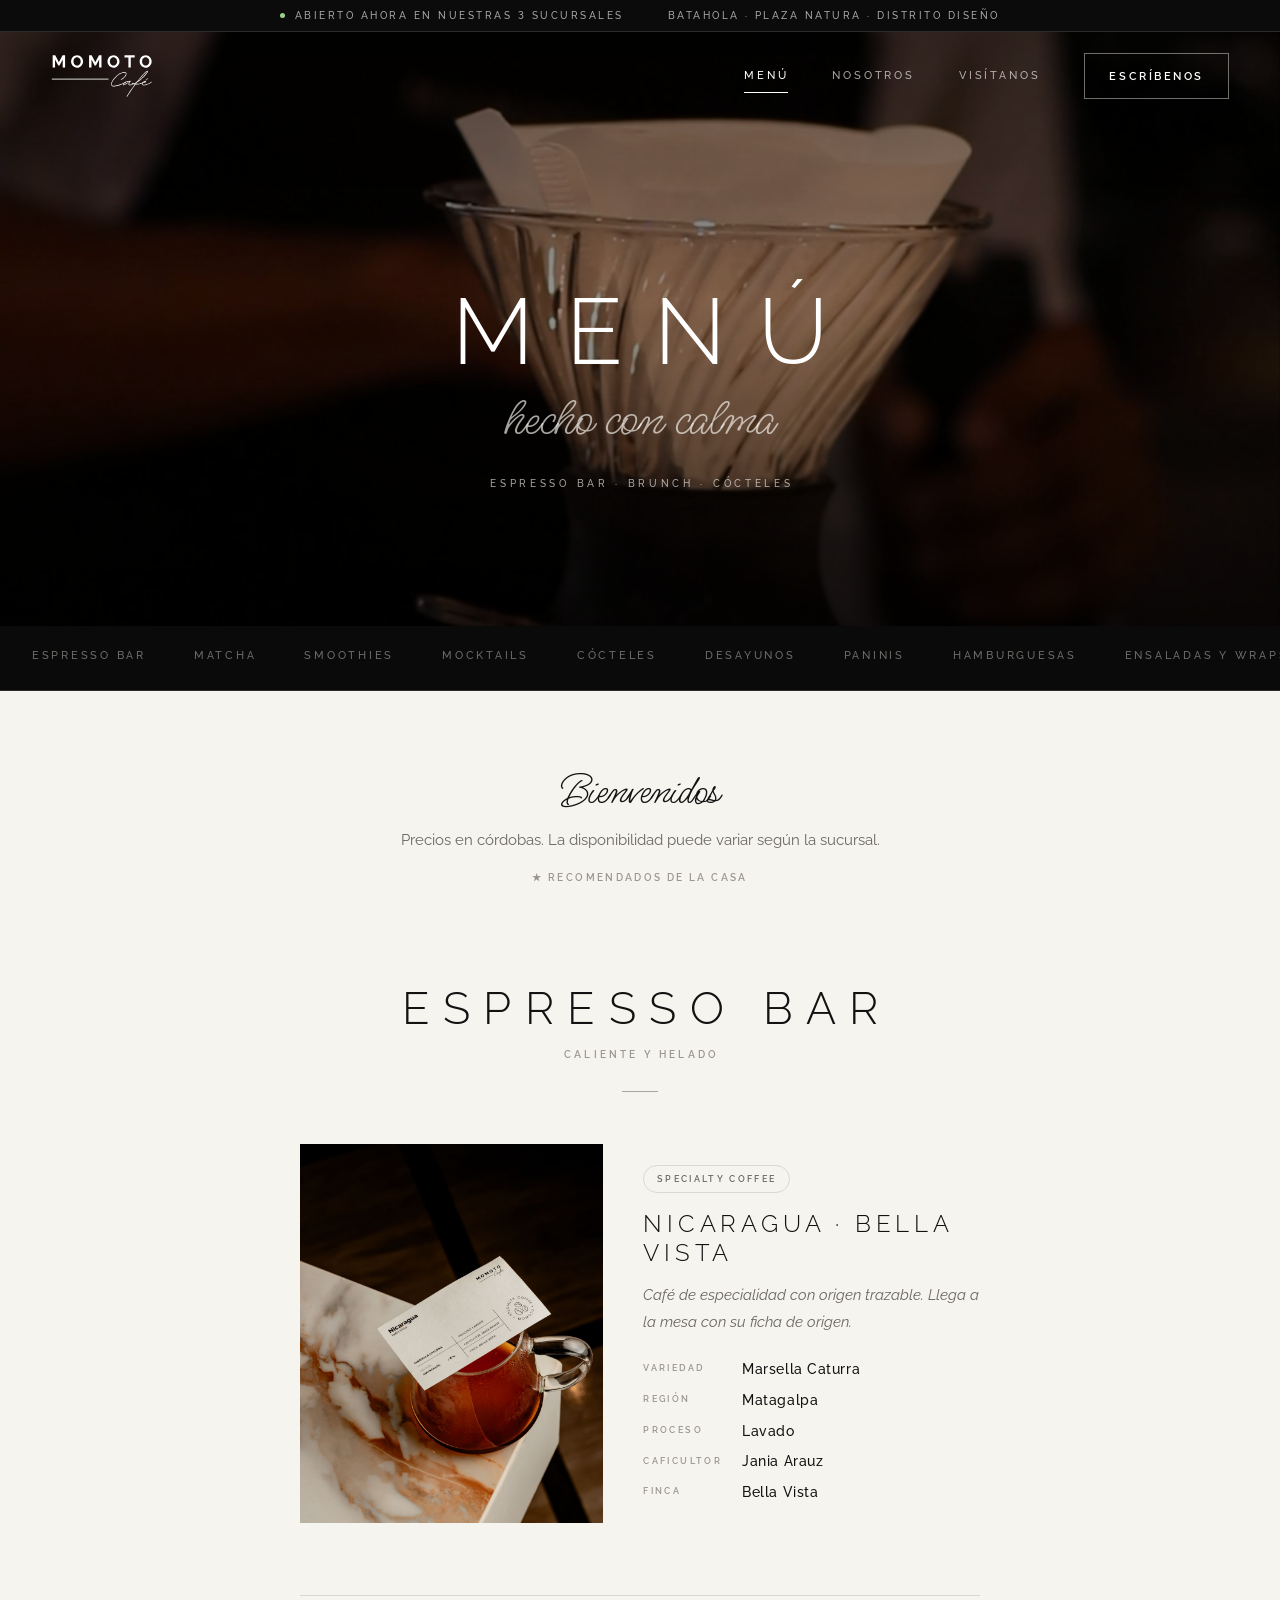
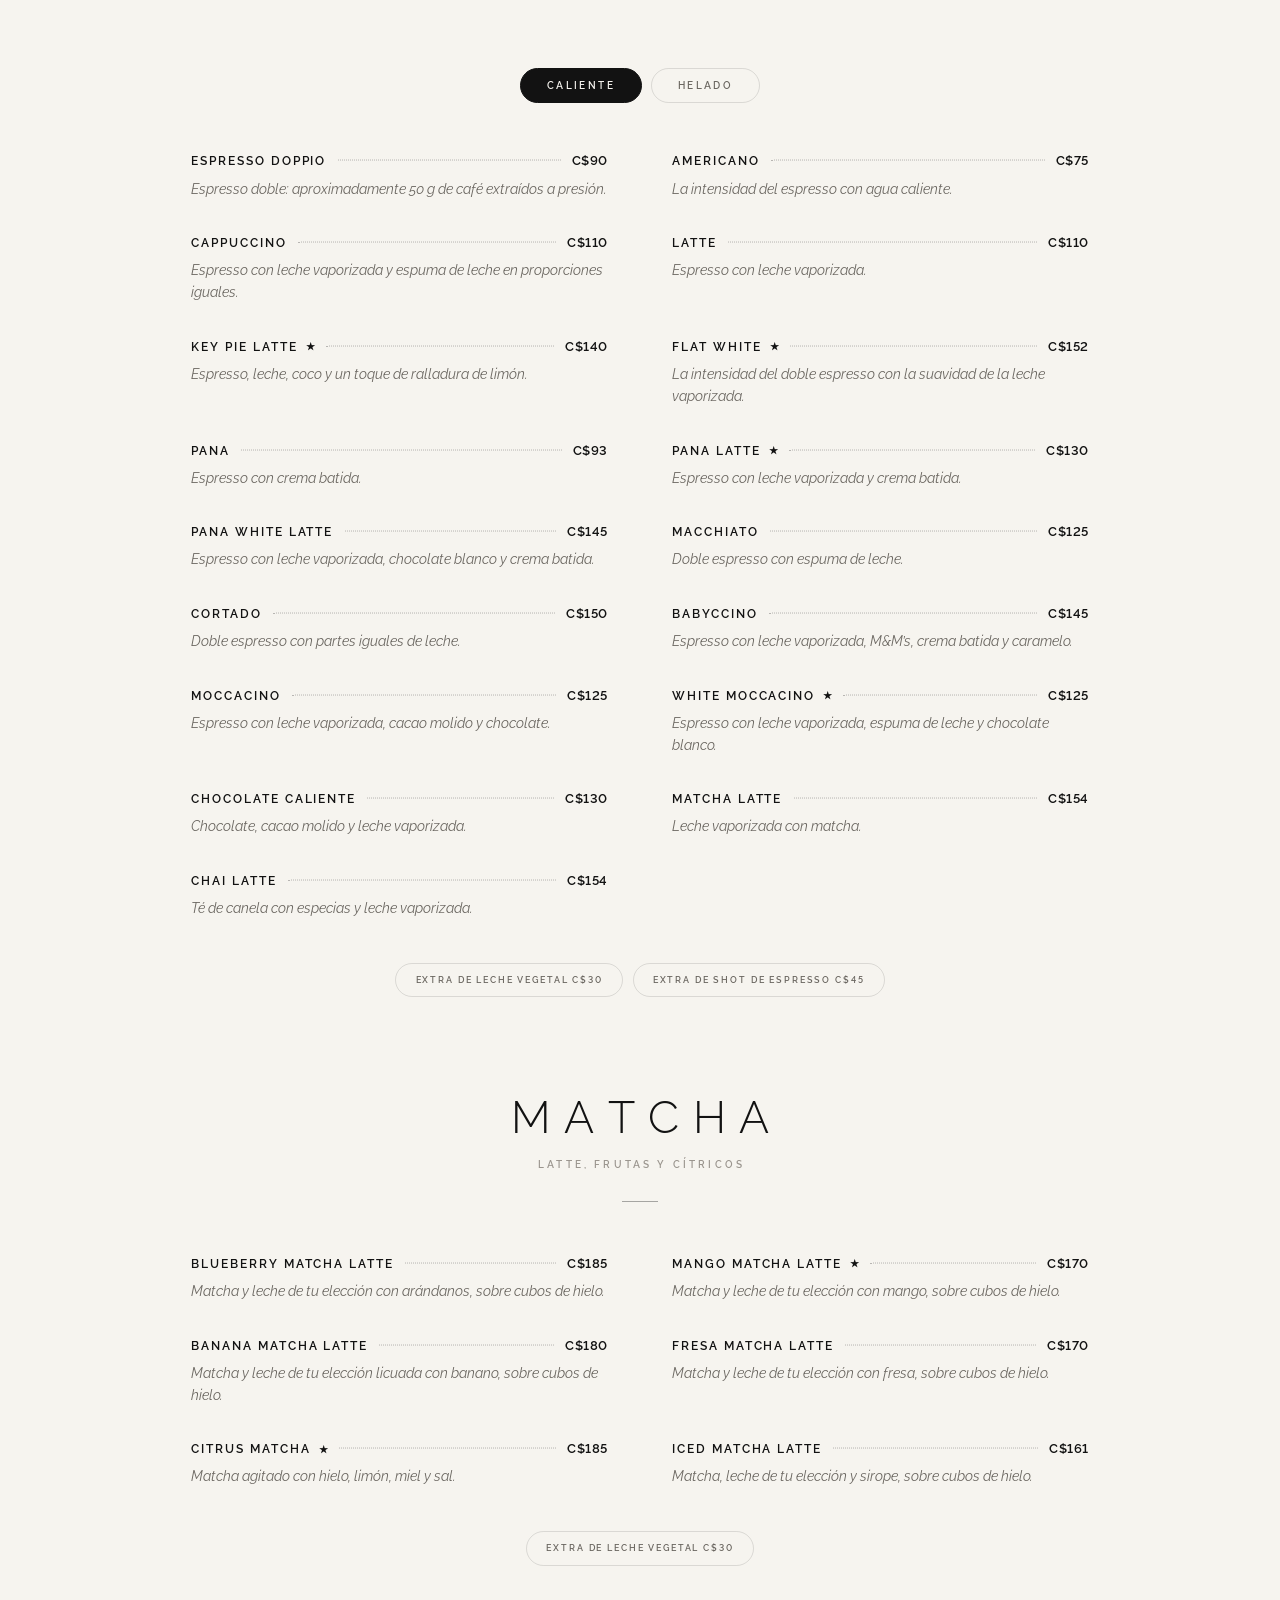
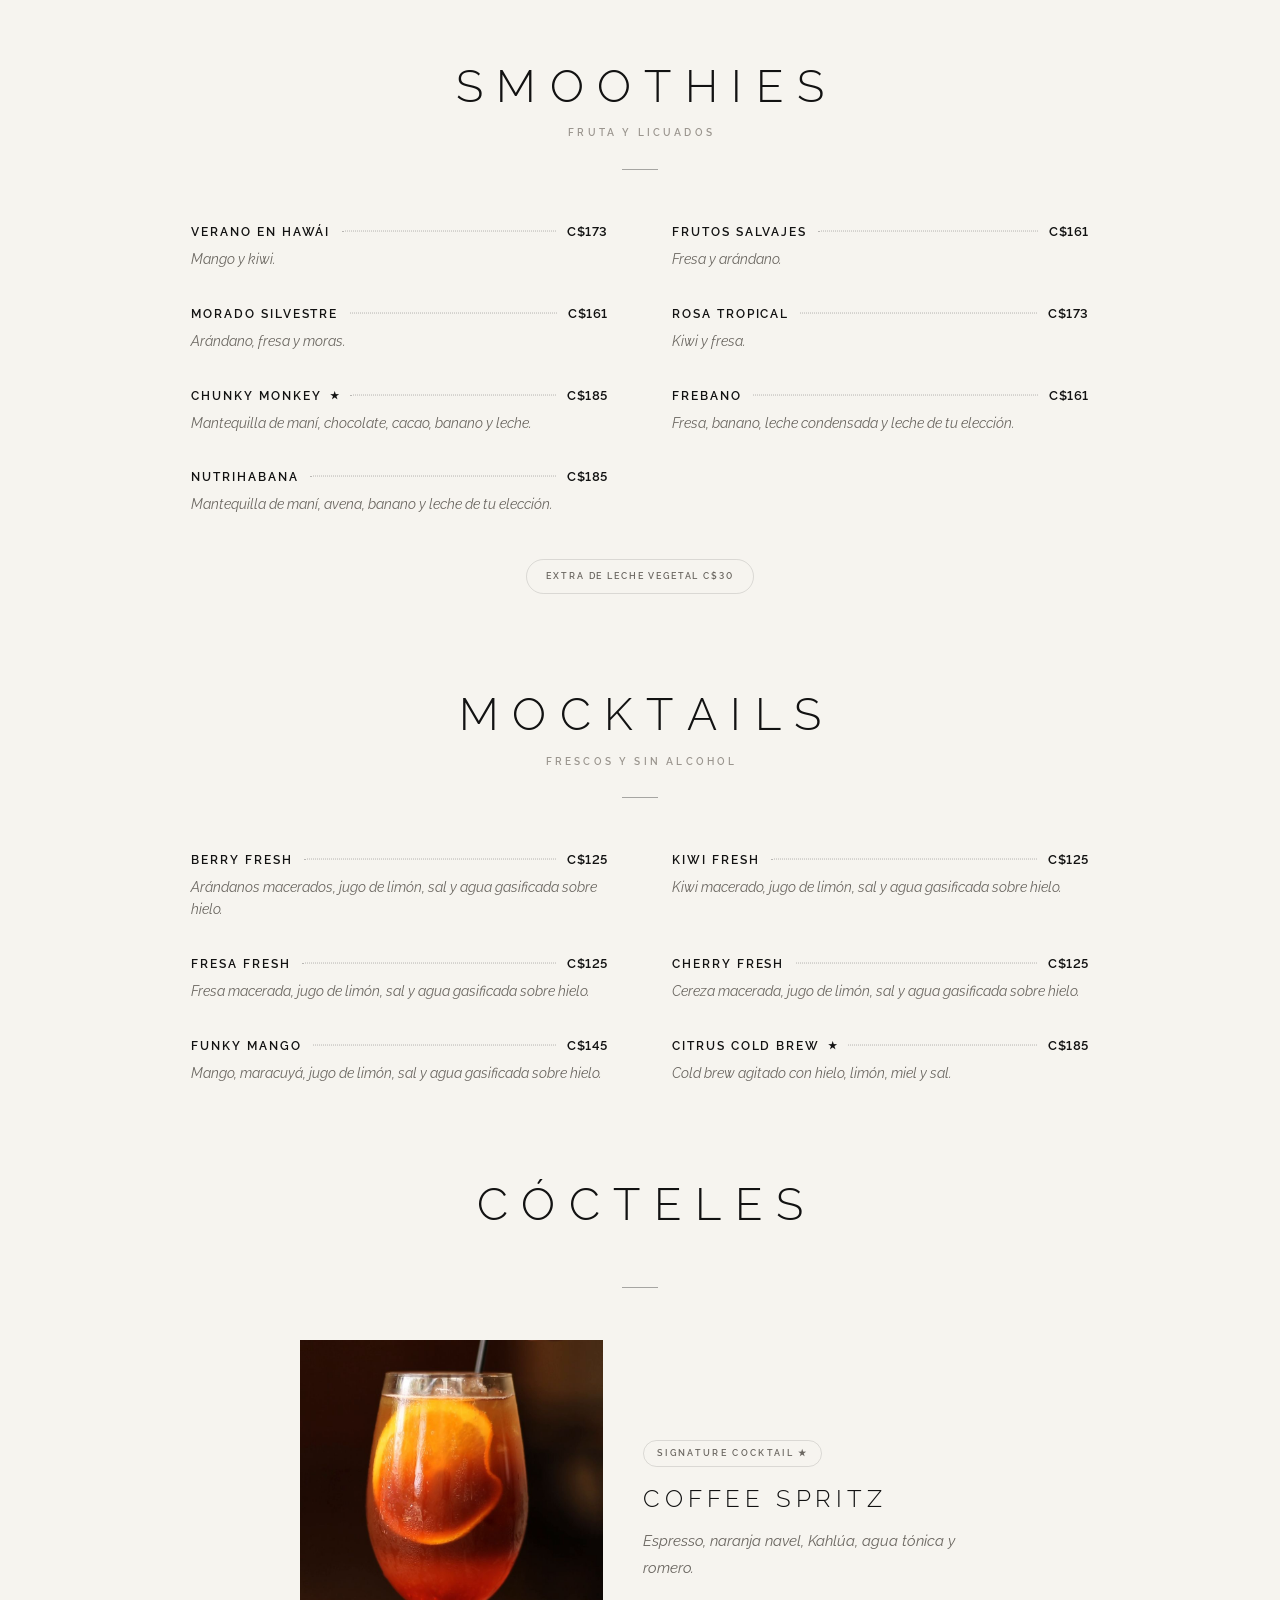
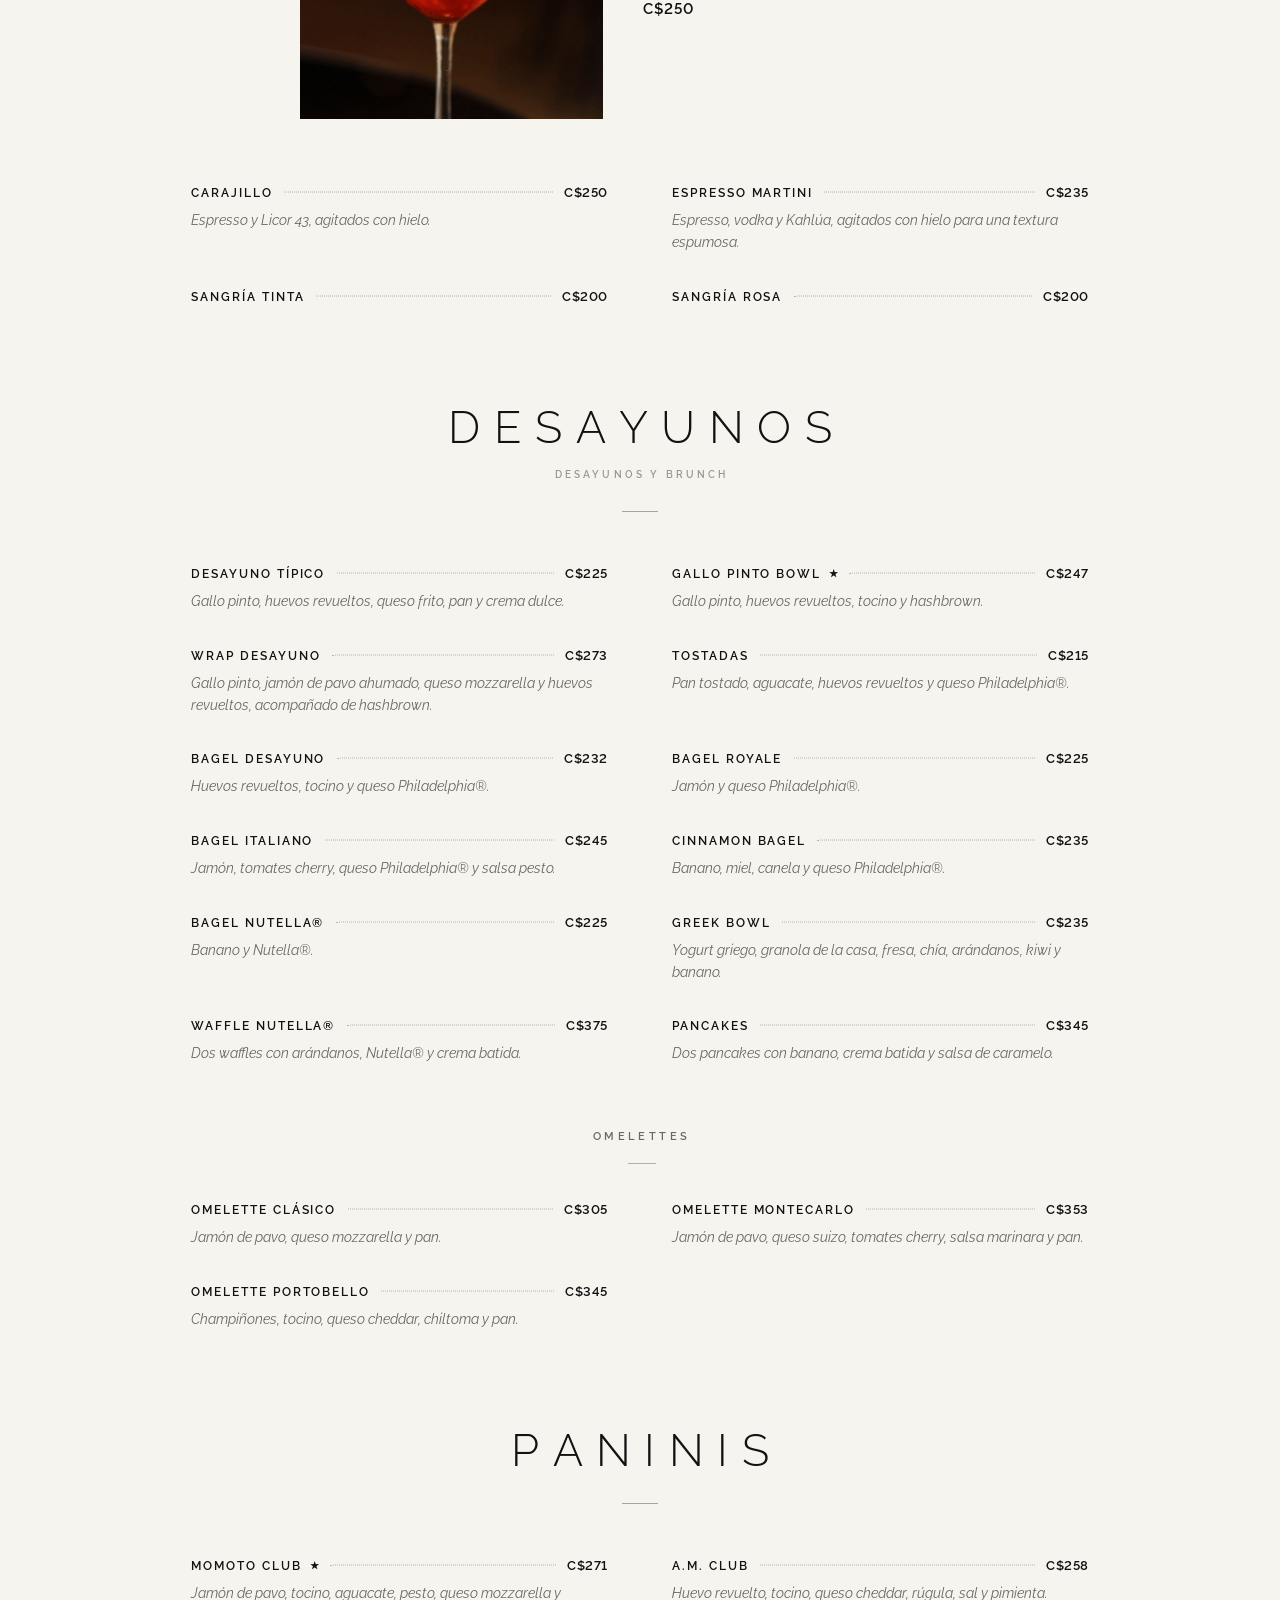
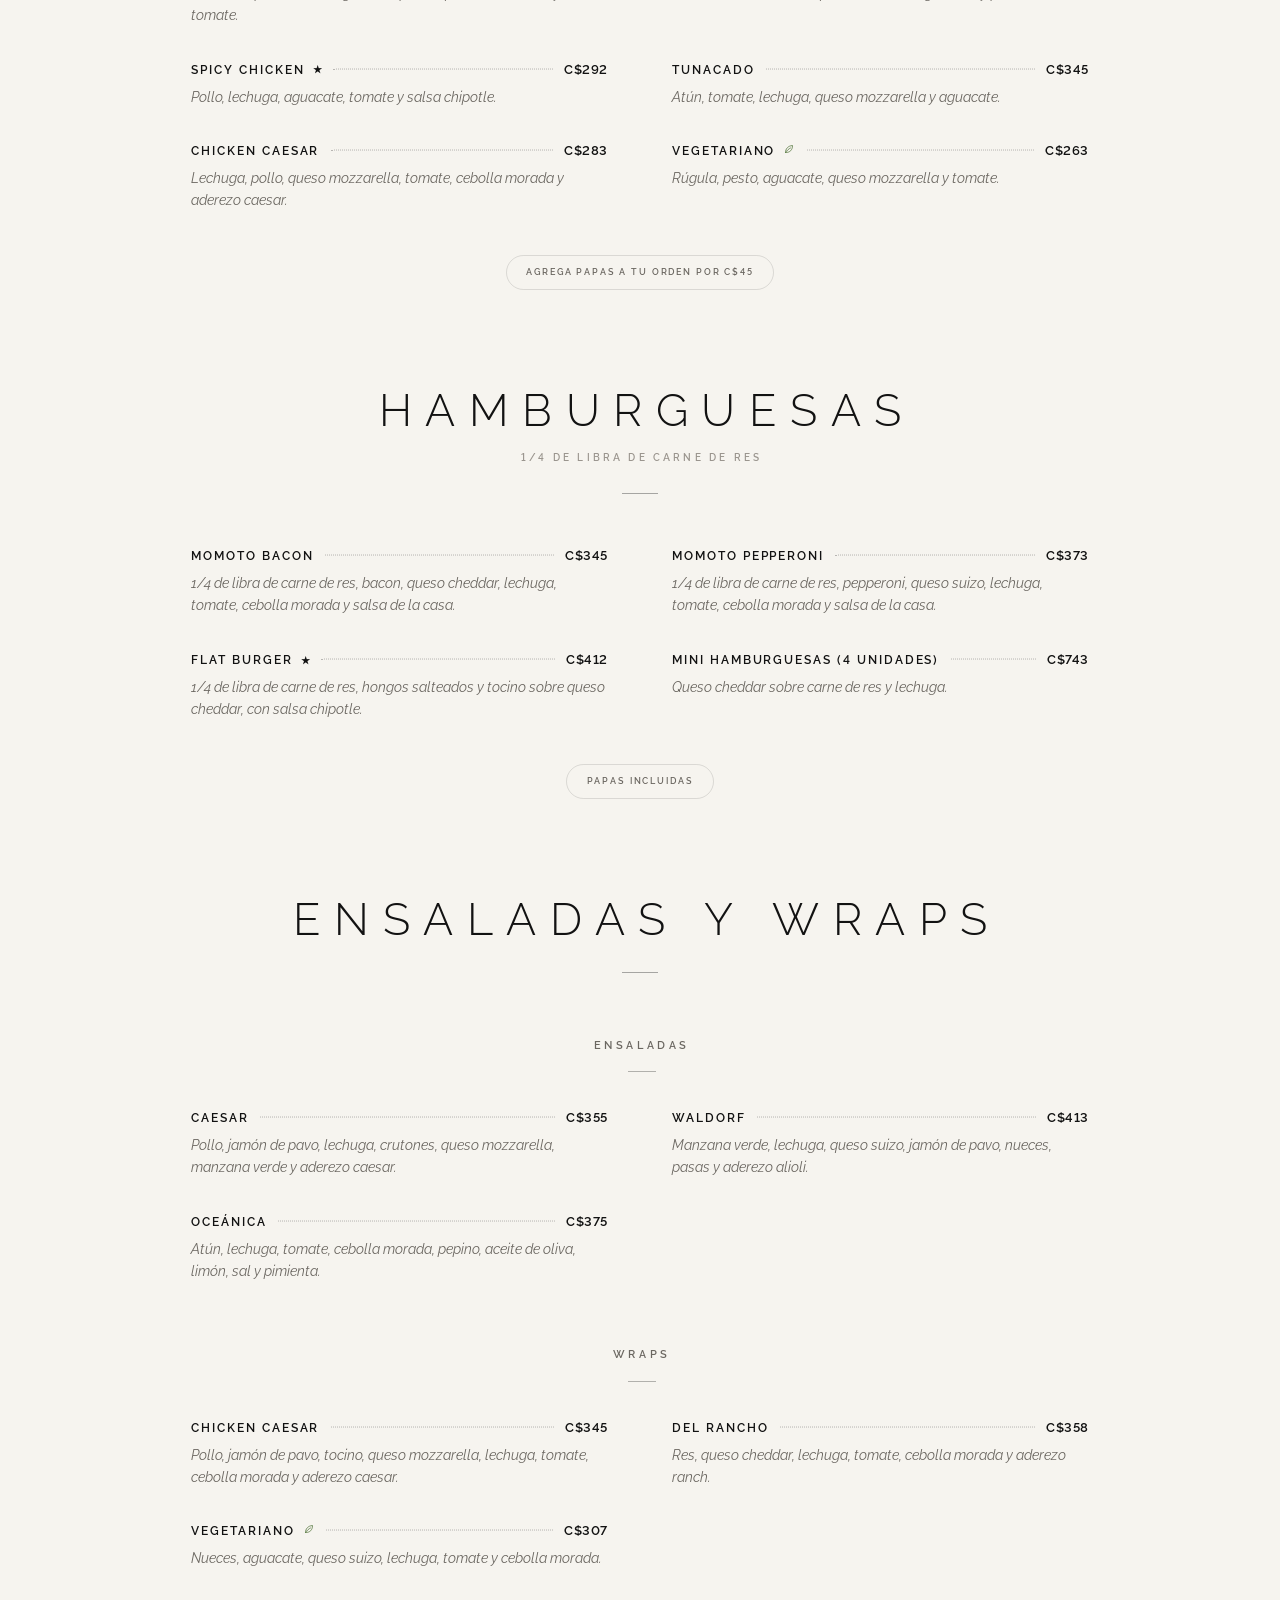
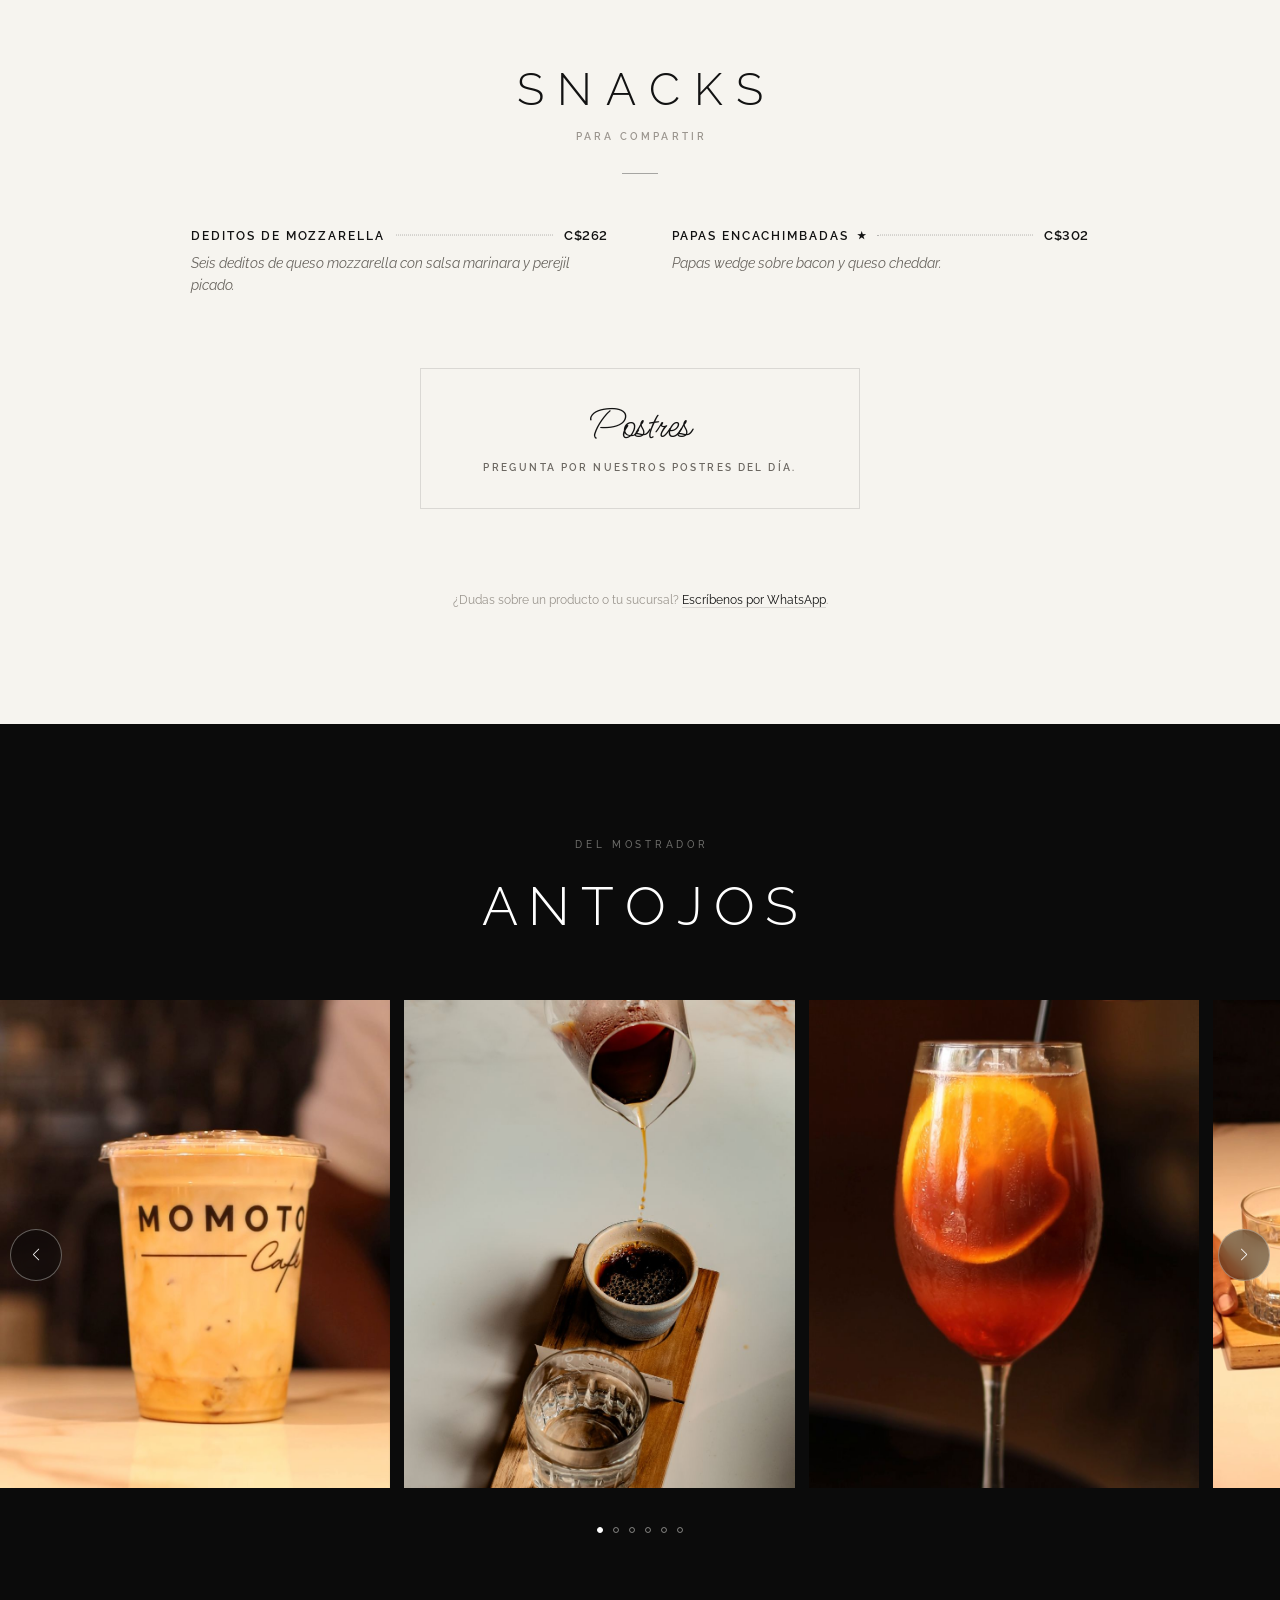
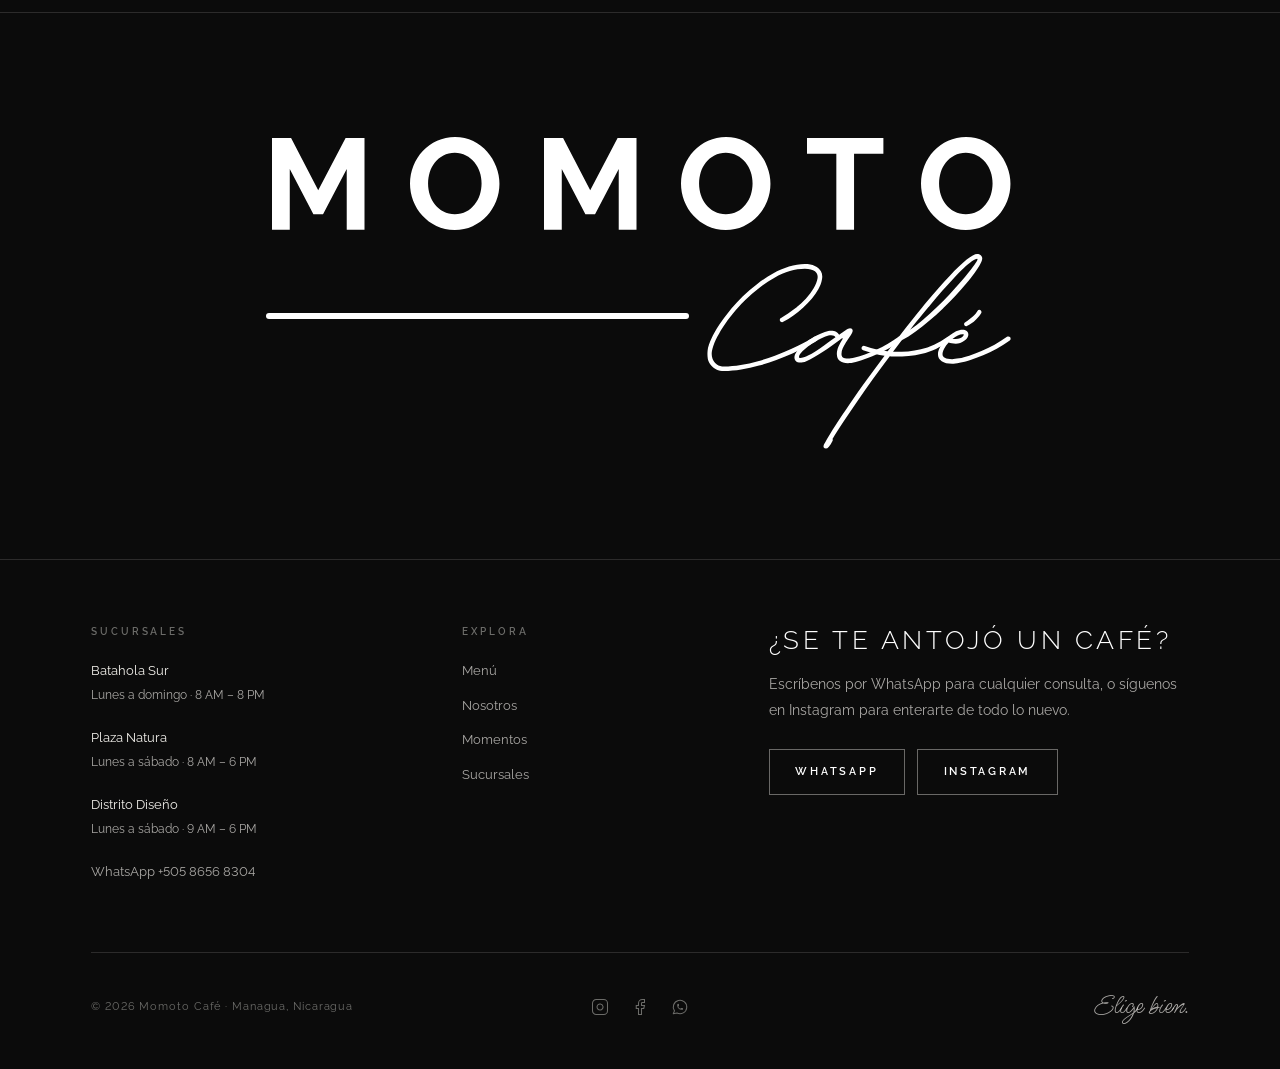
==== commit 862c6cf4: "Add real menu with prices and the three branches Menu: full official carta transcribed from the owne" ====
--- a/menu.html
+++ b/menu.html
@@ -4,11 +4,11 @@
     <meta charset="UTF-8">
     <meta name="viewport" content="width=device-width, initial-scale=1.0">
     <title>Menú · Momoto Café</title>
-    <meta name="description" content="El menú de Momoto Café en Batahola Sur, Managua: espresso, V60, AeroPress, iced latte, Coffee Spritz y más.">
+    <meta name="description" content="El menú de Momoto Café en Managua: espresso bar caliente y helado, matcha, smoothies, mocktails, cócteles de autor, desayunos, paninis, hamburguesas, ensaladas y wraps.">
     <meta name="theme-color" content="#0b0b0b">
 
     <meta property="og:title" content="Menú · Momoto Café">
-    <meta property="og:description" content="Espresso, V60, AeroPress, iced latte y Coffee Spritz. Lunes a domingo, de 8 AM a 8 PM.">
+    <meta property="og:description" content="Espresso bar, matcha, smoothies, mocktails, cócteles, brunch y más. Batahola, Plaza Natura y Distrito Diseño.">
     <meta property="og:type" content="website">
     <meta property="og:locale" content="es_NI">
     <!-- Al publicar, cambiar por la URL absoluta: https://TU-DOMINIO/assets/img/og.jpg -->
@@ -30,10 +30,9 @@
 
 <a class="skip-link" href="#main">Saltar al contenido</a>
 
-<div class="strip" role="region" aria-label="Horario">
+<div class="strip" role="region" aria-label="Estado de las sucursales">
     <p class="strip-item" data-open-status hidden><span class="open-dot"></span><span data-open-text></span></p>
-    <p class="strip-item strip-item--hours">Lunes a domingo · 8 AM – 8 PM</p>
-    <p class="strip-item strip-item--wide">Batahola Sur · Managua</p>
+    <p class="strip-item strip-item--wide">Batahola · Plaza Natura · Distrito Diseño</p>
 </div>
 
 <header class="site-header" id="siteHeader">
@@ -88,38 +87,42 @@
     <div class="page-hero-content">
         <h1 class="page-hero-title" data-split-chars data-char-delay="110" data-char-start="150">Menú</h1>
         <span class="page-hero-script" data-write style="transition-delay: 0.7s" aria-hidden="true">hecho con calma</span>
-        <p class="page-hero-subtitle" data-reveal data-delay="4">Lunes a domingo · 8 AM – 8 PM</p>
+        <p class="page-hero-subtitle" data-reveal data-delay="4">Espresso bar · Brunch · Cócteles</p>
     </div>
 </section>
 
 <nav class="menu-nav" id="menuNav" aria-label="Secciones del menú">
-    <a href="#cafe" class="menu-nav-link" data-menu-nav="cafe">Café</a>
-    <a href="#casa" class="menu-nav-link" data-menu-nav="casa">De la casa</a>
-    <a href="#sin-cafe" class="menu-nav-link" data-menu-nav="sin-cafe">Sin café</a>
-    <a href="#acompanar" class="menu-nav-link" data-menu-nav="acompanar">Para acompañar</a>
+    <a href="#espresso" class="menu-nav-link" data-menu-nav="espresso">Espresso bar</a>
+    <a href="#matcha" class="menu-nav-link" data-menu-nav="matcha">Matcha</a>
+    <a href="#smoothies" class="menu-nav-link" data-menu-nav="smoothies">Smoothies</a>
+    <a href="#mocktails" class="menu-nav-link" data-menu-nav="mocktails">Mocktails</a>
+    <a href="#cocteles" class="menu-nav-link" data-menu-nav="cocteles">Cócteles</a>
+    <a href="#desayunos" class="menu-nav-link" data-menu-nav="desayunos">Desayunos</a>
+    <a href="#paninis" class="menu-nav-link" data-menu-nav="paninis">Paninis</a>
+    <a href="#hamburguesas" class="menu-nav-link" data-menu-nav="hamburguesas">Hamburguesas</a>
+    <a href="#ensaladas" class="menu-nav-link" data-menu-nav="ensaladas">Ensaladas y wraps</a>
+    <a href="#snacks" class="menu-nav-link" data-menu-nav="snacks">Snacks</a>
 </nav>
 
 <!-- ===========================================
-     MENÚ PRELIMINAR
-     Espresso, latte, V60, AeroPress, iced latte y Coffee Spritz aparecen
-     en los videos oficiales; el resto es de ejemplo. Falta confirmar el
-     menú completo y los precios. Para mostrar un precio, agregar debajo
-     de la descripción: <span class="menu-item-price">C$ 90</span>
+     CARTA (transcrita del menú oficial en PDF)
+     Para cambiar un precio o un producto, edita su <li class="menu-item">.
+     ★ = recomendado de la casa · hoja = vegetariano
      =========================================== -->
 <div class="menu-paper">
     <div class="menu-body">
 
         <p class="menu-intro" data-reveal>
             <span class="script">Bienvenidos</span>
-            Esto es lo que preparamos todos los días en Momoto.<br>Pregunta en barra por las recomendaciones del día.
+            Precios en córdobas. La disponibilidad puede variar según la sucursal.
+            <span class="menu-legend"><span aria-hidden="true">★</span> Recomendados de la casa</span>
         </p>
 
-        <!-- CAFÉ -->
-        <section class="menu-section" id="cafe" data-menu-section="cafe">
+        <!-- ESPRESSO BAR -->
+        <section class="menu-section" id="espresso" data-menu-section="espresso">
             <header class="menu-section-header">
-                <span class="menu-section-kicker" data-reveal>Nuestro</span>
-                <h2 class="menu-section-title" data-split-chars>Café</h2>
-                <p class="menu-section-subtitle" data-reveal data-delay="2">Espresso y métodos de filtrado</p>
+                <h2 class="menu-section-title" data-split-chars>Espresso bar</h2>
+                <p class="menu-section-subtitle" data-reveal data-delay="2">Caliente y helado</p>
             </header>
 
             <!-- Datos tomados de la ficha de origen de la foto oficial -->
@@ -142,135 +145,871 @@
             </article>
 
             <div data-tabs>
-                <div class="menu-tabs" role="tablist" aria-label="Tipo de café">
-                    <button class="menu-tab is-active" role="tab" id="tab-calientes" aria-selected="true" aria-controls="panel-calientes" data-tab-hash="calientes">Calientes</button>
-                    <button class="menu-tab" role="tab" id="tab-frios" aria-selected="false" aria-controls="panel-frios" data-tab-hash="frios" tabindex="-1">Fríos</button>
+                <div class="menu-tabs" role="tablist" aria-label="Espresso bar">
+                    <button class="menu-tab is-active" role="tab" id="tab-caliente" aria-selected="true" aria-controls="panel-caliente" data-tab-hash="caliente calientes">Caliente</button>
+                    <button class="menu-tab" role="tab" id="tab-helado" aria-selected="false" aria-controls="panel-helado" data-tab-hash="helado frios" tabindex="-1">Helado</button>
                 </div>
 
-                <div class="menu-panel is-active" id="panel-calientes" role="tabpanel" aria-labelledby="tab-calientes">
+                <div class="menu-panel is-active" id="panel-caliente" role="tabpanel" aria-labelledby="tab-caliente">
                     <ul class="menu-list">
                         <li class="menu-item">
-                            <h3 class="menu-item-name">Espresso</h3>
-                            <p class="menu-item-desc">Corto, intenso y aromático.</p>
-                        </li>
-                        <li class="menu-item">
-                            <h3 class="menu-item-name">Americano</h3>
-                            <p class="menu-item-desc">Espresso alargado con agua caliente.</p>
-                        </li>
-                        <li class="menu-item">
-                            <h3 class="menu-item-name">Capuchino</h3>
-                            <p class="menu-item-desc">Espresso, leche vaporizada y espuma sedosa.</p>
-                        </li>
-                        <li class="menu-item">
-                            <h3 class="menu-item-name">Latte</h3>
-                            <p class="menu-item-desc">Suave y cremoso, con arte latte.</p>
-                        </li>
-                        <li class="menu-item">
-                            <h3 class="menu-item-name">V60</h3>
-                            <p class="menu-item-desc">Filtrado a mano: una taza limpia, aromática y delicada.</p>
-                        </li>
-                        <li class="menu-item">
-                            <h3 class="menu-item-name">AeroPress</h3>
-                            <p class="menu-item-desc">Preparado al momento, con más cuerpo y dulzor.</p>
+                            <div class="menu-item-head">
+                                <h3 class="menu-item-name">Espresso Doppio</h3>
+                                <span class="menu-item-dots" aria-hidden="true"></span>
+                                <span class="menu-item-price">C$90</span>
+                            </div>
+                            <p class="menu-item-desc">Espresso doble: aproximadamente 50 g de café extraídos a presión.</p>
+                        </li>
+                        <li class="menu-item">
+                            <div class="menu-item-head">
+                                <h3 class="menu-item-name">Americano</h3>
+                                <span class="menu-item-dots" aria-hidden="true"></span>
+                                <span class="menu-item-price">C$75</span>
+                            </div>
+                            <p class="menu-item-desc">La intensidad del espresso con agua caliente.</p>
+                        </li>
+                        <li class="menu-item">
+                            <div class="menu-item-head">
+                                <h3 class="menu-item-name">Cappuccino</h3>
+                                <span class="menu-item-dots" aria-hidden="true"></span>
+                                <span class="menu-item-price">C$110</span>
+                            </div>
+                            <p class="menu-item-desc">Espresso con leche vaporizada y espuma de leche en proporciones iguales.</p>
+                        </li>
+                        <li class="menu-item">
+                            <div class="menu-item-head">
+                                <h3 class="menu-item-name">Latte</h3>
+                                <span class="menu-item-dots" aria-hidden="true"></span>
+                                <span class="menu-item-price">C$110</span>
+                            </div>
+                            <p class="menu-item-desc">Espresso con leche vaporizada.</p>
+                        </li>
+                        <li class="menu-item">
+                            <div class="menu-item-head">
+                                <h3 class="menu-item-name">Key Pie Latte <span class="menu-mark" title="Recomendado"><span aria-hidden="true">★</span><span class="sr-only">(recomendado)</span></span></h3>
+                                <span class="menu-item-dots" aria-hidden="true"></span>
+                                <span class="menu-item-price">C$140</span>
+                            </div>
+                            <p class="menu-item-desc">Espresso, leche, coco y un toque de ralladura de limón.</p>
+                        </li>
+                        <li class="menu-item">
+                            <div class="menu-item-head">
+                                <h3 class="menu-item-name">Flat White <span class="menu-mark" title="Recomendado"><span aria-hidden="true">★</span><span class="sr-only">(recomendado)</span></span></h3>
+                                <span class="menu-item-dots" aria-hidden="true"></span>
+                                <span class="menu-item-price">C$152</span>
+                            </div>
+                            <p class="menu-item-desc">La intensidad del doble espresso con la suavidad de la leche vaporizada.</p>
+                        </li>
+                        <li class="menu-item">
+                            <div class="menu-item-head">
+                                <h3 class="menu-item-name">Pana</h3>
+                                <span class="menu-item-dots" aria-hidden="true"></span>
+                                <span class="menu-item-price">C$93</span>
+                            </div>
+                            <p class="menu-item-desc">Espresso con crema batida.</p>
+                        </li>
+                        <li class="menu-item">
+                            <div class="menu-item-head">
+                                <h3 class="menu-item-name">Pana Latte <span class="menu-mark" title="Recomendado"><span aria-hidden="true">★</span><span class="sr-only">(recomendado)</span></span></h3>
+                                <span class="menu-item-dots" aria-hidden="true"></span>
+                                <span class="menu-item-price">C$130</span>
+                            </div>
+                            <p class="menu-item-desc">Espresso con leche vaporizada y crema batida.</p>
+                        </li>
+                        <li class="menu-item">
+                            <div class="menu-item-head">
+                                <h3 class="menu-item-name">Pana White Latte</h3>
+                                <span class="menu-item-dots" aria-hidden="true"></span>
+                                <span class="menu-item-price">C$145</span>
+                            </div>
+                            <p class="menu-item-desc">Espresso con leche vaporizada, chocolate blanco y crema batida.</p>
+                        </li>
+                        <li class="menu-item">
+                            <div class="menu-item-head">
+                                <h3 class="menu-item-name">Macchiato</h3>
+                                <span class="menu-item-dots" aria-hidden="true"></span>
+                                <span class="menu-item-price">C$125</span>
+                            </div>
+                            <p class="menu-item-desc">Doble espresso con espuma de leche.</p>
+                        </li>
+                        <li class="menu-item">
+                            <div class="menu-item-head">
+                                <h3 class="menu-item-name">Cortado</h3>
+                                <span class="menu-item-dots" aria-hidden="true"></span>
+                                <span class="menu-item-price">C$150</span>
+                            </div>
+                            <p class="menu-item-desc">Doble espresso con partes iguales de leche.</p>
+                        </li>
+                        <li class="menu-item">
+                            <div class="menu-item-head">
+                                <h3 class="menu-item-name">Babyccino</h3>
+                                <span class="menu-item-dots" aria-hidden="true"></span>
+                                <span class="menu-item-price">C$145</span>
+                            </div>
+                            <p class="menu-item-desc">Espresso con leche vaporizada, M&amp;M’s, crema batida y caramelo.</p>
+                        </li>
+                        <li class="menu-item">
+                            <div class="menu-item-head">
+                                <h3 class="menu-item-name">Moccacino</h3>
+                                <span class="menu-item-dots" aria-hidden="true"></span>
+                                <span class="menu-item-price">C$125</span>
+                            </div>
+                            <p class="menu-item-desc">Espresso con leche vaporizada, cacao molido y chocolate.</p>
+                        </li>
+                        <li class="menu-item">
+                            <div class="menu-item-head">
+                                <h3 class="menu-item-name">White Moccacino <span class="menu-mark" title="Recomendado"><span aria-hidden="true">★</span><span class="sr-only">(recomendado)</span></span></h3>
+                                <span class="menu-item-dots" aria-hidden="true"></span>
+                                <span class="menu-item-price">C$125</span>
+                            </div>
+                            <p class="menu-item-desc">Espresso con leche vaporizada, espuma de leche y chocolate blanco.</p>
+                        </li>
+                        <li class="menu-item">
+                            <div class="menu-item-head">
+                                <h3 class="menu-item-name">Chocolate caliente</h3>
+                                <span class="menu-item-dots" aria-hidden="true"></span>
+                                <span class="menu-item-price">C$130</span>
+                            </div>
+                            <p class="menu-item-desc">Chocolate, cacao molido y leche vaporizada.</p>
+                        </li>
+                        <li class="menu-item">
+                            <div class="menu-item-head">
+                                <h3 class="menu-item-name">Matcha Latte</h3>
+                                <span class="menu-item-dots" aria-hidden="true"></span>
+                                <span class="menu-item-price">C$154</span>
+                            </div>
+                            <p class="menu-item-desc">Leche vaporizada con matcha.</p>
+                        </li>
+                        <li class="menu-item">
+                            <div class="menu-item-head">
+                                <h3 class="menu-item-name">Chai Latte</h3>
+                                <span class="menu-item-dots" aria-hidden="true"></span>
+                                <span class="menu-item-price">C$154</span>
+                            </div>
+                            <p class="menu-item-desc">Té de canela con especias y leche vaporizada.</p>
                         </li>
                     </ul>
+                    <p class="menu-notes" data-reveal><span class="menu-pill">Extra de leche vegetal C$30</span><span class="menu-pill">Extra de shot de espresso C$45</span></p>
                 </div>
 
-                <div class="menu-panel" id="panel-frios" role="tabpanel" aria-labelledby="tab-frios" hidden>
+                <div class="menu-panel" id="panel-helado" role="tabpanel" aria-labelledby="tab-helado" hidden>
                     <ul class="menu-list">
                         <li class="menu-item">
-                            <h3 class="menu-item-name">Iced latte</h3>
-                            <p class="menu-item-desc">Espresso, leche y hielo. Todo lo que necesitas para continuar.</p>
-                        </li>
-                        <li class="menu-item">
-                            <h3 class="menu-item-name">Americano frío</h3>
-                            <p class="menu-item-desc">Refrescante y directo.</p>
-                        </li>
-                        <li class="menu-item">
-                            <h3 class="menu-item-name">Iced mocha</h3>
-                            <p class="menu-item-desc">Espresso, chocolate, leche y hielo.</p>
-                        </li>
-                        <li class="menu-item">
-                            <h3 class="menu-item-name">Frappé</h3>
-                            <p class="menu-item-desc">Café batido con hielo, cremoso y bien frío.</p>
+                            <div class="menu-item-head">
+                                <h3 class="menu-item-name">Iced Latte</h3>
+                                <span class="menu-item-dots" aria-hidden="true"></span>
+                                <span class="menu-item-price">C$125</span>
+                            </div>
+                            <p class="menu-item-desc">Espresso y leche de tu elección, sobre cubos de hielo.</p>
+                        </li>
+                        <li class="menu-item">
+                            <div class="menu-item-head">
+                                <h3 class="menu-item-name">Iced Caramel Latte <span class="menu-mark" title="Recomendado"><span aria-hidden="true">★</span><span class="sr-only">(recomendado)</span></span></h3>
+                                <span class="menu-item-dots" aria-hidden="true"></span>
+                                <span class="menu-item-price">C$145</span>
+                            </div>
+                            <p class="menu-item-desc">Espresso, leche de tu elección y caramelo, sobre cubos de hielo.</p>
+                        </li>
+                        <li class="menu-item">
+                            <div class="menu-item-head">
+                                <h3 class="menu-item-name">Iced Moka Latte</h3>
+                                <span class="menu-item-dots" aria-hidden="true"></span>
+                                <span class="menu-item-price">C$145</span>
+                            </div>
+                            <p class="menu-item-desc">Espresso, leche de tu elección y chocolate, sobre cubos de hielo.</p>
+                        </li>
+                        <li class="menu-item">
+                            <div class="menu-item-head">
+                                <h3 class="menu-item-name">Iced White Moka Latte</h3>
+                                <span class="menu-item-dots" aria-hidden="true"></span>
+                                <span class="menu-item-price">C$160</span>
+                            </div>
+                            <p class="menu-item-desc">Espresso, leche de tu elección y chocolate blanco, sobre cubos de hielo.</p>
+                        </li>
+                        <li class="menu-item">
+                            <div class="menu-item-head">
+                                <h3 class="menu-item-name">Iced Pink Latte</h3>
+                                <span class="menu-item-dots" aria-hidden="true"></span>
+                                <span class="menu-item-price">C$140</span>
+                            </div>
+                            <p class="menu-item-desc">Espresso, leche de tu elección y fresa, sobre cubos de hielo.</p>
+                        </li>
+                        <li class="menu-item">
+                            <div class="menu-item-head">
+                                <h3 class="menu-item-name">Iced Chai Latte</h3>
+                                <span class="menu-item-dots" aria-hidden="true"></span>
+                                <span class="menu-item-price">C$160</span>
+                            </div>
+                            <p class="menu-item-desc">Té de canela con especias y leche de tu elección, sobre cubos de hielo.</p>
+                        </li>
+                        <li class="menu-item">
+                            <div class="menu-item-head">
+                                <h3 class="menu-item-name">Iced Americano</h3>
+                                <span class="menu-item-dots" aria-hidden="true"></span>
+                                <span class="menu-item-price">C$105</span>
+                            </div>
+                            <p class="menu-item-desc">Espresso y agua sobre cubos de hielo.</p>
+                        </li>
+                        <li class="menu-item">
+                            <div class="menu-item-head">
+                                <h3 class="menu-item-name">Iced Affogato</h3>
+                                <span class="menu-item-dots" aria-hidden="true"></span>
+                                <span class="menu-item-price">C$160</span>
+                            </div>
+                            <p class="menu-item-desc">Espresso, helado de vainilla y leche de tu elección.</p>
+                        </li>
+                        <li class="menu-item">
+                            <div class="menu-item-head">
+                                <h3 class="menu-item-name">Frappé Momoto</h3>
+                                <span class="menu-item-dots" aria-hidden="true"></span>
+                                <span class="menu-item-price">C$130</span>
+                            </div>
+                            <p class="menu-item-desc">Espresso, leche de tu elección y sirope.</p>
+                        </li>
+                        <li class="menu-item">
+                            <div class="menu-item-head">
+                                <h3 class="menu-item-name">Frappé Oreo</h3>
+                                <span class="menu-item-dots" aria-hidden="true"></span>
+                                <span class="menu-item-price">C$150</span>
+                            </div>
+                            <p class="menu-item-desc">Espresso, leche de tu elección, Oreo, chocolate y sirope simple.</p>
+                        </li>
+                        <li class="menu-item">
+                            <div class="menu-item-head">
+                                <h3 class="menu-item-name">Frappé Chocolate</h3>
+                                <span class="menu-item-dots" aria-hidden="true"></span>
+                                <span class="menu-item-price">C$150</span>
+                            </div>
+                            <p class="menu-item-desc">Espresso, leche de tu elección, cacao, chocolate y sirope simple.</p>
+                        </li>
+                        <li class="menu-item">
+                            <div class="menu-item-head">
+                                <h3 class="menu-item-name">Frappé Caramelo</h3>
+                                <span class="menu-item-dots" aria-hidden="true"></span>
+                                <span class="menu-item-price">C$150</span>
+                            </div>
+                            <p class="menu-item-desc">Espresso, leche de tu elección, caramelo y sirope simple.</p>
+                        </li>
+                        <li class="menu-item">
+                            <div class="menu-item-head">
+                                <h3 class="menu-item-name">Frappé Chai <span class="menu-mark" title="Recomendado"><span aria-hidden="true">★</span><span class="sr-only">(recomendado)</span></span></h3>
+                                <span class="menu-item-dots" aria-hidden="true"></span>
+                                <span class="menu-item-price">C$175</span>
+                            </div>
+                            <p class="menu-item-desc">Té de canela con especias, espresso y leche de tu elección.</p>
+                        </li>
+                        <li class="menu-item">
+                            <div class="menu-item-head">
+                                <h3 class="menu-item-name">Shakerato Blanco</h3>
+                                <span class="menu-item-dots" aria-hidden="true"></span>
+                                <span class="menu-item-price">C$160</span>
+                            </div>
+                            <p class="menu-item-desc">Espresso, chocolate blanco y leche, agitados con hielo para una textura suave y espumosa.</p>
+                        </li>
+                        <li class="menu-item">
+                            <div class="menu-item-head">
+                                <h3 class="menu-item-name">Iced Honey Cold Foam <span class="menu-mark" title="Recomendado"><span aria-hidden="true">★</span><span class="sr-only">(recomendado)</span></span></h3>
+                                <span class="menu-item-dots" aria-hidden="true"></span>
+                                <span class="menu-item-price">C$170</span>
+                            </div>
+                            <p class="menu-item-desc">Doble shot de espresso, miel, sal marina y cold foam.</p>
+                        </li>
+                        <li class="menu-item">
+                            <div class="menu-item-head">
+                                <h3 class="menu-item-name">Mont Blanc</h3>
+                                <span class="menu-item-dots" aria-hidden="true"></span>
+                                <span class="menu-item-price">C$205</span>
+                            </div>
+                            <p class="menu-item-desc">Naranja navel, cold brew, cold foam de vainilla y ralladura de naranja.</p>
+                        </li>
+                        <li class="menu-item">
+                            <div class="menu-item-head">
+                                <h3 class="menu-item-name">Creme Mokacino <span class="menu-mark" title="Recomendado"><span aria-hidden="true">★</span><span class="sr-only">(recomendado)</span></span></h3>
+                                <span class="menu-item-dots" aria-hidden="true"></span>
+                                <span class="menu-item-price">C$185</span>
+                            </div>
+                            <p class="menu-item-desc">Espresso y leche de tu elección con cold foam de chocolate y cacao molido, sobre cubos de hielo.</p>
                         </li>
                     </ul>
+                    <p class="menu-notes" data-reveal><span class="menu-pill">Extra de leche vegetal C$30</span></p>
                 </div>
             </div>
         </section>
 
-        <!-- DE LA CASA -->
-        <section class="menu-section" id="casa" data-menu-section="casa">
+        <!-- MATCHA -->
+        <section class="menu-section" id="matcha" data-menu-section="matcha">
             <header class="menu-section-header">
-                <span class="menu-section-kicker" data-reveal>Firma</span>
-                <h2 class="menu-section-title" data-split-chars>De la casa</h2>
+                <h2 class="menu-section-title" data-split-chars>Matcha</h2>
+                <p class="menu-section-subtitle" data-reveal data-delay="2">Latte, frutas y cítricos</p>
             </header>
 
-            <article class="menu-feature" data-reveal>
+            <ul class="menu-list">
+                <li class="menu-item">
+                    <div class="menu-item-head">
+                        <h3 class="menu-item-name">Blueberry Matcha Latte</h3>
+                        <span class="menu-item-dots" aria-hidden="true"></span>
+                        <span class="menu-item-price">C$185</span>
+                    </div>
+                    <p class="menu-item-desc">Matcha y leche de tu elección con arándanos, sobre cubos de hielo.</p>
+                </li>
+                <li class="menu-item">
+                    <div class="menu-item-head">
+                        <h3 class="menu-item-name">Mango Matcha Latte <span class="menu-mark" title="Recomendado"><span aria-hidden="true">★</span><span class="sr-only">(recomendado)</span></span></h3>
+                        <span class="menu-item-dots" aria-hidden="true"></span>
+                        <span class="menu-item-price">C$170</span>
+                    </div>
+                    <p class="menu-item-desc">Matcha y leche de tu elección con mango, sobre cubos de hielo.</p>
+                </li>
+                <li class="menu-item">
+                    <div class="menu-item-head">
+                        <h3 class="menu-item-name">Banana Matcha Latte</h3>
+                        <span class="menu-item-dots" aria-hidden="true"></span>
+                        <span class="menu-item-price">C$180</span>
+                    </div>
+                    <p class="menu-item-desc">Matcha y leche de tu elección licuada con banano, sobre cubos de hielo.</p>
+                </li>
+                <li class="menu-item">
+                    <div class="menu-item-head">
+                        <h3 class="menu-item-name">Fresa Matcha Latte</h3>
+                        <span class="menu-item-dots" aria-hidden="true"></span>
+                        <span class="menu-item-price">C$170</span>
+                    </div>
+                    <p class="menu-item-desc">Matcha y leche de tu elección con fresa, sobre cubos de hielo.</p>
+                </li>
+                <li class="menu-item">
+                    <div class="menu-item-head">
+                        <h3 class="menu-item-name">Citrus Matcha <span class="menu-mark" title="Recomendado"><span aria-hidden="true">★</span><span class="sr-only">(recomendado)</span></span></h3>
+                        <span class="menu-item-dots" aria-hidden="true"></span>
+                        <span class="menu-item-price">C$185</span>
+                    </div>
+                    <p class="menu-item-desc">Matcha agitado con hielo, limón, miel y sal.</p>
+                </li>
+                <li class="menu-item">
+                    <div class="menu-item-head">
+                        <h3 class="menu-item-name">Iced Matcha Latte</h3>
+                        <span class="menu-item-dots" aria-hidden="true"></span>
+                        <span class="menu-item-price">C$161</span>
+                    </div>
+                    <p class="menu-item-desc">Matcha, leche de tu elección y sirope, sobre cubos de hielo.</p>
+                </li>
+            </ul>
+            <p class="menu-notes" data-reveal><span class="menu-pill">Extra de leche vegetal C$30</span></p>
+        </section>
+
+        <!-- SMOOTHIES -->
+        <section class="menu-section" id="smoothies" data-menu-section="smoothies">
+            <header class="menu-section-header">
+                <h2 class="menu-section-title" data-split-chars>Smoothies</h2>
+                <p class="menu-section-subtitle" data-reveal data-delay="2">Fruta y licuados</p>
+            </header>
+
+            <ul class="menu-list">
+                <li class="menu-item">
+                    <div class="menu-item-head">
+                        <h3 class="menu-item-name">Verano en Hawái</h3>
+                        <span class="menu-item-dots" aria-hidden="true"></span>
+                        <span class="menu-item-price">C$173</span>
+                    </div>
+                    <p class="menu-item-desc">Mango y kiwi.</p>
+                </li>
+                <li class="menu-item">
+                    <div class="menu-item-head">
+                        <h3 class="menu-item-name">Frutos Salvajes</h3>
+                        <span class="menu-item-dots" aria-hidden="true"></span>
+                        <span class="menu-item-price">C$161</span>
+                    </div>
+                    <p class="menu-item-desc">Fresa y arándano.</p>
+                </li>
+                <li class="menu-item">
+                    <div class="menu-item-head">
+                        <h3 class="menu-item-name">Morado Silvestre</h3>
+                        <span class="menu-item-dots" aria-hidden="true"></span>
+                        <span class="menu-item-price">C$161</span>
+                    </div>
+                    <p class="menu-item-desc">Arándano, fresa y moras.</p>
+                </li>
+                <li class="menu-item">
+                    <div class="menu-item-head">
+                        <h3 class="menu-item-name">Rosa Tropical</h3>
+                        <span class="menu-item-dots" aria-hidden="true"></span>
+                        <span class="menu-item-price">C$173</span>
+                    </div>
+                    <p class="menu-item-desc">Kiwi y fresa.</p>
+                </li>
+                <li class="menu-item">
+                    <div class="menu-item-head">
+                        <h3 class="menu-item-name">Chunky Monkey <span class="menu-mark" title="Recomendado"><span aria-hidden="true">★</span><span class="sr-only">(recomendado)</span></span></h3>
+                        <span class="menu-item-dots" aria-hidden="true"></span>
+                        <span class="menu-item-price">C$185</span>
+                    </div>
+                    <p class="menu-item-desc">Mantequilla de maní, chocolate, cacao, banano y leche.</p>
+                </li>
+                <li class="menu-item">
+                    <div class="menu-item-head">
+                        <h3 class="menu-item-name">Frebano</h3>
+                        <span class="menu-item-dots" aria-hidden="true"></span>
+                        <span class="menu-item-price">C$161</span>
+                    </div>
+                    <p class="menu-item-desc">Fresa, banano, leche condensada y leche de tu elección.</p>
+                </li>
+                <li class="menu-item">
+                    <div class="menu-item-head">
+                        <h3 class="menu-item-name">Nutrihabana</h3>
+                        <span class="menu-item-dots" aria-hidden="true"></span>
+                        <span class="menu-item-price">C$185</span>
+                    </div>
+                    <p class="menu-item-desc">Mantequilla de maní, avena, banano y leche de tu elección.</p>
+                </li>
+            </ul>
+            <p class="menu-notes" data-reveal><span class="menu-pill">Extra de leche vegetal C$30</span></p>
+        </section>
+
+        <!-- MOCKTAILS -->
+        <section class="menu-section" id="mocktails" data-menu-section="mocktails">
+            <header class="menu-section-header">
+                <h2 class="menu-section-title" data-split-chars>Mocktails</h2>
+                <p class="menu-section-subtitle" data-reveal data-delay="2">Frescos y sin alcohol</p>
+            </header>
+
+            <ul class="menu-list">
+                <li class="menu-item">
+                    <div class="menu-item-head">
+                        <h3 class="menu-item-name">Berry Fresh</h3>
+                        <span class="menu-item-dots" aria-hidden="true"></span>
+                        <span class="menu-item-price">C$125</span>
+                    </div>
+                    <p class="menu-item-desc">Arándanos macerados, jugo de limón, sal y agua gasificada sobre hielo.</p>
+                </li>
+                <li class="menu-item">
+                    <div class="menu-item-head">
+                        <h3 class="menu-item-name">Kiwi Fresh</h3>
+                        <span class="menu-item-dots" aria-hidden="true"></span>
+                        <span class="menu-item-price">C$125</span>
+                    </div>
+                    <p class="menu-item-desc">Kiwi macerado, jugo de limón, sal y agua gasificada sobre hielo.</p>
+                </li>
+                <li class="menu-item">
+                    <div class="menu-item-head">
+                        <h3 class="menu-item-name">Fresa Fresh</h3>
+                        <span class="menu-item-dots" aria-hidden="true"></span>
+                        <span class="menu-item-price">C$125</span>
+                    </div>
+                    <p class="menu-item-desc">Fresa macerada, jugo de limón, sal y agua gasificada sobre hielo.</p>
+                </li>
+                <li class="menu-item">
+                    <div class="menu-item-head">
+                        <h3 class="menu-item-name">Cherry Fresh</h3>
+                        <span class="menu-item-dots" aria-hidden="true"></span>
+                        <span class="menu-item-price">C$125</span>
+                    </div>
+                    <p class="menu-item-desc">Cereza macerada, jugo de limón, sal y agua gasificada sobre hielo.</p>
+                </li>
+                <li class="menu-item">
+                    <div class="menu-item-head">
+                        <h3 class="menu-item-name">Funky Mango</h3>
+                        <span class="menu-item-dots" aria-hidden="true"></span>
+                        <span class="menu-item-price">C$145</span>
+                    </div>
+                    <p class="menu-item-desc">Mango, maracuyá, jugo de limón, sal y agua gasificada sobre hielo.</p>
+                </li>
+                <li class="menu-item">
+                    <div class="menu-item-head">
+                        <h3 class="menu-item-name">Citrus Cold Brew <span class="menu-mark" title="Recomendado"><span aria-hidden="true">★</span><span class="sr-only">(recomendado)</span></span></h3>
+                        <span class="menu-item-dots" aria-hidden="true"></span>
+                        <span class="menu-item-price">C$185</span>
+                    </div>
+                    <p class="menu-item-desc">Cold brew agitado con hielo, limón, miel y sal.</p>
+                </li>
+            </ul>
+        </section>
+
+        <!-- CÓCTELES -->
+        <section class="menu-section" id="cocteles" data-menu-section="cocteles">
+            <header class="menu-section-header">
+                <h2 class="menu-section-title" data-split-chars>Cócteles</h2>
+                <p class="menu-section-subtitle" data-reveal data-delay="2">Signature cocktails</p>
+            </header>
+
+            <article class="menu-feature menu-feature--spritz" data-reveal>
                 <div class="menu-feature-media">
                     <img src="assets/img/galeria-5.jpg" alt="Coffee Spritz con naranja servido en copa" loading="lazy" decoding="async" width="900" height="1125">
                 </div>
                 <div class="menu-feature-body">
-                    <span class="menu-feature-tag">Firma de la casa</span>
+                    <span class="menu-feature-tag">Signature cocktail <span aria-hidden="true">★</span></span>
                     <h3 class="menu-feature-name">Coffee Spritz</h3>
-                    <p class="menu-feature-desc">Café, naranja y hielo, servido en copa. Refrescante, ligero y distinto: ideal para la tarde.</p>
+                    <p class="menu-feature-desc">Espresso, naranja navel, Kahlúa, agua tónica y romero.</p>
+                    <p class="menu-feature-price">C$250</p>
                 </div>
             </article>
-        </section>
-
-        <!-- SIN CAFÉ -->
-        <section class="menu-section" id="sin-cafe" data-menu-section="sin-cafe">
-            <header class="menu-section-header">
-                <span class="menu-section-kicker" data-reveal>También</span>
-                <h2 class="menu-section-title" data-split-chars>Sin café</h2>
-            </header>
+
             <ul class="menu-list">
-                <li class="menu-item" data-reveal>
-                    <h3 class="menu-item-name">Chocolate</h3>
-                    <p class="menu-item-desc">Caliente o frío, espeso y reconfortante.</p>
-                </li>
-                <li class="menu-item" data-reveal>
-                    <h3 class="menu-item-name">Chai latte</h3>
-                    <p class="menu-item-desc">Té especiado con leche vaporizada.</p>
-                </li>
-                <li class="menu-item" data-reveal>
-                    <h3 class="menu-item-name">Té e infusiones</h3>
-                    <p class="menu-item-desc">Pregunta por las opciones del día.</p>
-                </li>
-                <li class="menu-item" data-reveal>
-                    <h3 class="menu-item-name">Limonada</h3>
-                    <p class="menu-item-desc">Natural, con hierbabuena y hielo.</p>
+                <li class="menu-item">
+                    <div class="menu-item-head">
+                        <h3 class="menu-item-name">Carajillo</h3>
+                        <span class="menu-item-dots" aria-hidden="true"></span>
+                        <span class="menu-item-price">C$250</span>
+                    </div>
+                    <p class="menu-item-desc">Espresso y Licor 43, agitados con hielo.</p>
+                </li>
+                <li class="menu-item">
+                    <div class="menu-item-head">
+                        <h3 class="menu-item-name">Espresso Martini</h3>
+                        <span class="menu-item-dots" aria-hidden="true"></span>
+                        <span class="menu-item-price">C$235</span>
+                    </div>
+                    <p class="menu-item-desc">Espresso, vodka y Kahlúa, agitados con hielo para una textura espumosa.</p>
+                </li>
+                <li class="menu-item">
+                    <div class="menu-item-head">
+                        <h3 class="menu-item-name">Sangría Tinta</h3>
+                        <span class="menu-item-dots" aria-hidden="true"></span>
+                        <span class="menu-item-price">C$200</span>
+                    </div>
+                </li>
+                <li class="menu-item">
+                    <div class="menu-item-head">
+                        <h3 class="menu-item-name">Sangría Rosa</h3>
+                        <span class="menu-item-dots" aria-hidden="true"></span>
+                        <span class="menu-item-price">C$200</span>
+                    </div>
                 </li>
             </ul>
         </section>
 
-        <!-- PARA ACOMPAÑAR -->
-        <section class="menu-section" id="acompanar" data-menu-section="acompanar">
+        <!-- DESAYUNOS -->
+        <section class="menu-section" id="desayunos" data-menu-section="desayunos">
             <header class="menu-section-header">
-                <span class="menu-section-kicker" data-reveal>Algo</span>
-                <h2 class="menu-section-title" data-split-chars>Para acompañar</h2>
+                <h2 class="menu-section-title" data-split-chars>Desayunos</h2>
+                <p class="menu-section-subtitle" data-reveal data-delay="2">Desayunos y brunch</p>
             </header>
+
             <ul class="menu-list">
-                <li class="menu-item" data-reveal>
-                    <h3 class="menu-item-name">Croissant</h3>
-                    <p class="menu-item-desc">Hojaldrado, solo o relleno.</p>
-                </li>
-                <li class="menu-item" data-reveal>
-                    <h3 class="menu-item-name">Pastel del día</h3>
-                    <p class="menu-item-desc">Pregunta por la opción de hoy.</p>
-                </li>
-                <li class="menu-item" data-reveal>
-                    <h3 class="menu-item-name">Galletas</h3>
-                    <p class="menu-item-desc">Ideales para acompañar el café.</p>
-                </li>
-                <li class="menu-item" data-reveal>
-                    <h3 class="menu-item-name">Sándwich</h3>
-                    <p class="menu-item-desc">En pan artesanal, con ingredientes frescos.</p>
+                <li class="menu-item">
+                    <div class="menu-item-head">
+                        <h3 class="menu-item-name">Desayuno Típico</h3>
+                        <span class="menu-item-dots" aria-hidden="true"></span>
+                        <span class="menu-item-price">C$225</span>
+                    </div>
+                    <p class="menu-item-desc">Gallo pinto, huevos revueltos, queso frito, pan y crema dulce.</p>
+                </li>
+                <li class="menu-item">
+                    <div class="menu-item-head">
+                        <h3 class="menu-item-name">Gallo Pinto Bowl <span class="menu-mark" title="Recomendado"><span aria-hidden="true">★</span><span class="sr-only">(recomendado)</span></span></h3>
+                        <span class="menu-item-dots" aria-hidden="true"></span>
+                        <span class="menu-item-price">C$247</span>
+                    </div>
+                    <p class="menu-item-desc">Gallo pinto, huevos revueltos, tocino y hashbrown.</p>
+                </li>
+                <li class="menu-item">
+                    <div class="menu-item-head">
+                        <h3 class="menu-item-name">Wrap Desayuno</h3>
+                        <span class="menu-item-dots" aria-hidden="true"></span>
+                        <span class="menu-item-price">C$273</span>
+                    </div>
+                    <p class="menu-item-desc">Gallo pinto, jamón de pavo ahumado, queso mozzarella y huevos revueltos, acompañado de hashbrown.</p>
+                </li>
+                <li class="menu-item">
+                    <div class="menu-item-head">
+                        <h3 class="menu-item-name">Tostadas</h3>
+                        <span class="menu-item-dots" aria-hidden="true"></span>
+                        <span class="menu-item-price">C$215</span>
+                    </div>
+                    <p class="menu-item-desc">Pan tostado, aguacate, huevos revueltos y queso Philadelphia®.</p>
+                </li>
+                <li class="menu-item">
+                    <div class="menu-item-head">
+                        <h3 class="menu-item-name">Bagel Desayuno</h3>
+                        <span class="menu-item-dots" aria-hidden="true"></span>
+                        <span class="menu-item-price">C$232</span>
+                    </div>
+                    <p class="menu-item-desc">Huevos revueltos, tocino y queso Philadelphia®.</p>
+                </li>
+                <li class="menu-item">
+                    <div class="menu-item-head">
+                        <h3 class="menu-item-name">Bagel Royale</h3>
+                        <span class="menu-item-dots" aria-hidden="true"></span>
+                        <span class="menu-item-price">C$225</span>
+                    </div>
+                    <p class="menu-item-desc">Jamón y queso Philadelphia®.</p>
+                </li>
+                <li class="menu-item">
+                    <div class="menu-item-head">
+                        <h3 class="menu-item-name">Bagel Italiano</h3>
+                        <span class="menu-item-dots" aria-hidden="true"></span>
+                        <span class="menu-item-price">C$245</span>
+                    </div>
+                    <p class="menu-item-desc">Jamón, tomates cherry, queso Philadelphia® y salsa pesto.</p>
+                </li>
+                <li class="menu-item">
+                    <div class="menu-item-head">
+                        <h3 class="menu-item-name">Cinnamon Bagel</h3>
+                        <span class="menu-item-dots" aria-hidden="true"></span>
+                        <span class="menu-item-price">C$235</span>
+                    </div>
+                    <p class="menu-item-desc">Banano, miel, canela y queso Philadelphia®.</p>
+                </li>
+                <li class="menu-item">
+                    <div class="menu-item-head">
+                        <h3 class="menu-item-name">Bagel Nutella®</h3>
+                        <span class="menu-item-dots" aria-hidden="true"></span>
+                        <span class="menu-item-price">C$225</span>
+                    </div>
+                    <p class="menu-item-desc">Banano y Nutella®.</p>
+                </li>
+                <li class="menu-item">
+                    <div class="menu-item-head">
+                        <h3 class="menu-item-name">Greek Bowl</h3>
+                        <span class="menu-item-dots" aria-hidden="true"></span>
+                        <span class="menu-item-price">C$235</span>
+                    </div>
+                    <p class="menu-item-desc">Yogurt griego, granola de la casa, fresa, chía, arándanos, kiwi y banano.</p>
+                </li>
+                <li class="menu-item">
+                    <div class="menu-item-head">
+                        <h3 class="menu-item-name">Waffle Nutella®</h3>
+                        <span class="menu-item-dots" aria-hidden="true"></span>
+                        <span class="menu-item-price">C$375</span>
+                    </div>
+                    <p class="menu-item-desc">Dos waffles con arándanos, Nutella® y crema batida.</p>
+                </li>
+                <li class="menu-item">
+                    <div class="menu-item-head">
+                        <h3 class="menu-item-name">Pancakes</h3>
+                        <span class="menu-item-dots" aria-hidden="true"></span>
+                        <span class="menu-item-price">C$345</span>
+                    </div>
+                    <p class="menu-item-desc">Dos pancakes con banano, crema batida y salsa de caramelo.</p>
                 </li>
             </ul>
 
-            <p class="menu-note" data-reveal>Consulta precios y disponibilidad en barra o <a href="https://wa.me/50586568304" target="_blank" rel="noopener">escríbenos por WhatsApp</a>.</p>
+            <h3 class="menu-subhead" data-reveal>Omelettes</h3>
+            <ul class="menu-list">
+                <li class="menu-item">
+                    <div class="menu-item-head">
+                        <h3 class="menu-item-name">Omelette Clásico</h3>
+                        <span class="menu-item-dots" aria-hidden="true"></span>
+                        <span class="menu-item-price">C$305</span>
+                    </div>
+                    <p class="menu-item-desc">Jamón de pavo, queso mozzarella y pan.</p>
+                </li>
+                <li class="menu-item">
+                    <div class="menu-item-head">
+                        <h3 class="menu-item-name">Omelette Montecarlo</h3>
+                        <span class="menu-item-dots" aria-hidden="true"></span>
+                        <span class="menu-item-price">C$353</span>
+                    </div>
+                    <p class="menu-item-desc">Jamón de pavo, queso suizo, tomates cherry, salsa marinara y pan.</p>
+                </li>
+                <li class="menu-item">
+                    <div class="menu-item-head">
+                        <h3 class="menu-item-name">Omelette Portobello</h3>
+                        <span class="menu-item-dots" aria-hidden="true"></span>
+                        <span class="menu-item-price">C$345</span>
+                    </div>
+                    <p class="menu-item-desc">Champiñones, tocino, queso cheddar, chiltoma y pan.</p>
+                </li>
+            </ul>
         </section>
+
+        <!-- PANINIS -->
+        <section class="menu-section" id="paninis" data-menu-section="paninis">
+            <header class="menu-section-header">
+                <h2 class="menu-section-title" data-split-chars>Paninis</h2>
+            </header>
+
+            <ul class="menu-list">
+                <li class="menu-item">
+                    <div class="menu-item-head">
+                        <h3 class="menu-item-name">Momoto Club <span class="menu-mark" title="Recomendado"><span aria-hidden="true">★</span><span class="sr-only">(recomendado)</span></span></h3>
+                        <span class="menu-item-dots" aria-hidden="true"></span>
+                        <span class="menu-item-price">C$271</span>
+                    </div>
+                    <p class="menu-item-desc">Jamón de pavo, tocino, aguacate, pesto, queso mozzarella y tomate.</p>
+                </li>
+                <li class="menu-item">
+                    <div class="menu-item-head">
+                        <h3 class="menu-item-name">A.M. Club</h3>
+                        <span class="menu-item-dots" aria-hidden="true"></span>
+                        <span class="menu-item-price">C$258</span>
+                    </div>
+                    <p class="menu-item-desc">Huevo revuelto, tocino, queso cheddar, rúgula, sal y pimienta.</p>
+                </li>
+                <li class="menu-item">
+                    <div class="menu-item-head">
+                        <h3 class="menu-item-name">Spicy Chicken <span class="menu-mark" title="Recomendado"><span aria-hidden="true">★</span><span class="sr-only">(recomendado)</span></span></h3>
+                        <span class="menu-item-dots" aria-hidden="true"></span>
+                        <span class="menu-item-price">C$292</span>
+                    </div>
+                    <p class="menu-item-desc">Pollo, lechuga, aguacate, tomate y salsa chipotle.</p>
+                </li>
+                <li class="menu-item">
+                    <div class="menu-item-head">
+                        <h3 class="menu-item-name">Tunacado</h3>
+                        <span class="menu-item-dots" aria-hidden="true"></span>
+                        <span class="menu-item-price">C$345</span>
+                    </div>
+                    <p class="menu-item-desc">Atún, tomate, lechuga, queso mozzarella y aguacate.</p>
+                </li>
+                <li class="menu-item">
+                    <div class="menu-item-head">
+                        <h3 class="menu-item-name">Chicken Caesar</h3>
+                        <span class="menu-item-dots" aria-hidden="true"></span>
+                        <span class="menu-item-price">C$283</span>
+                    </div>
+                    <p class="menu-item-desc">Lechuga, pollo, queso mozzarella, tomate, cebolla morada y aderezo caesar.</p>
+                </li>
+                <li class="menu-item">
+                    <div class="menu-item-head">
+                        <h3 class="menu-item-name">Vegetariano <span class="menu-mark menu-mark--veg" title="Vegetariano"><svg class="menu-mark-icon" viewBox="0 0 24 24" width="12" height="12" fill="none" stroke="currentColor" stroke-width="1.6" stroke-linecap="round" stroke-linejoin="round" aria-hidden="true"><path d="M5 19c0-8 5-13 14-14 0 9-5 14-13 14"/><path d="M5 19c3-4 6-7 10-9"/></svg><span class="sr-only">(vegetariano)</span></span></h3>
+                        <span class="menu-item-dots" aria-hidden="true"></span>
+                        <span class="menu-item-price">C$263</span>
+                    </div>
+                    <p class="menu-item-desc">Rúgula, pesto, aguacate, queso mozzarella y tomate.</p>
+                </li>
+            </ul>
+            <p class="menu-notes" data-reveal><span class="menu-pill">Agrega papas a tu orden por C$45</span></p>
+        </section>
+
+        <!-- HAMBURGUESAS -->
+        <section class="menu-section" id="hamburguesas" data-menu-section="hamburguesas">
+            <header class="menu-section-header">
+                <h2 class="menu-section-title" data-split-chars>Hamburguesas</h2>
+                <p class="menu-section-subtitle" data-reveal data-delay="2">1/4 de libra de carne de res</p>
+            </header>
+
+            <ul class="menu-list">
+                <li class="menu-item">
+                    <div class="menu-item-head">
+                        <h3 class="menu-item-name">Momoto Bacon</h3>
+                        <span class="menu-item-dots" aria-hidden="true"></span>
+                        <span class="menu-item-price">C$345</span>
+                    </div>
+                    <p class="menu-item-desc">1/4 de libra de carne de res, bacon, queso cheddar, lechuga, tomate, cebolla morada y salsa de la casa.</p>
+                </li>
+                <li class="menu-item">
+                    <div class="menu-item-head">
+                        <h3 class="menu-item-name">Momoto Pepperoni</h3>
+                        <span class="menu-item-dots" aria-hidden="true"></span>
+                        <span class="menu-item-price">C$373</span>
+                    </div>
+                    <p class="menu-item-desc">1/4 de libra de carne de res, pepperoni, queso suizo, lechuga, tomate, cebolla morada y salsa de la casa.</p>
+                </li>
+                <li class="menu-item">
+                    <div class="menu-item-head">
+                        <h3 class="menu-item-name">Flat Burger <span class="menu-mark" title="Recomendado"><span aria-hidden="true">★</span><span class="sr-only">(recomendado)</span></span></h3>
+                        <span class="menu-item-dots" aria-hidden="true"></span>
+                        <span class="menu-item-price">C$412</span>
+                    </div>
+                    <p class="menu-item-desc">1/4 de libra de carne de res, hongos salteados y tocino sobre queso cheddar, con salsa chipotle.</p>
+                </li>
+                <li class="menu-item">
+                    <div class="menu-item-head">
+                        <h3 class="menu-item-name">Mini hamburguesas (4 unidades)</h3>
+                        <span class="menu-item-dots" aria-hidden="true"></span>
+                        <span class="menu-item-price">C$743</span>
+                    </div>
+                    <p class="menu-item-desc">Queso cheddar sobre carne de res y lechuga.</p>
+                </li>
+            </ul>
+            <p class="menu-notes" data-reveal><span class="menu-pill">Papas incluidas</span></p>
+        </section>
+
+        <!-- ENSALADAS Y WRAPS -->
+        <section class="menu-section" id="ensaladas" data-menu-section="ensaladas">
+            <header class="menu-section-header">
+                <h2 class="menu-section-title" data-split-chars>Ensaladas y wraps</h2>
+            </header>
+
+            <h3 class="menu-subhead" data-reveal>Ensaladas</h3>
+            <ul class="menu-list">
+                <li class="menu-item">
+                    <div class="menu-item-head">
+                        <h3 class="menu-item-name">Caesar</h3>
+                        <span class="menu-item-dots" aria-hidden="true"></span>
+                        <span class="menu-item-price">C$355</span>
+                    </div>
+                    <p class="menu-item-desc">Pollo, jamón de pavo, lechuga, crutones, queso mozzarella, manzana verde y aderezo caesar.</p>
+                </li>
+                <li class="menu-item">
+                    <div class="menu-item-head">
+                        <h3 class="menu-item-name">Waldorf</h3>
+                        <span class="menu-item-dots" aria-hidden="true"></span>
+                        <span class="menu-item-price">C$413</span>
+                    </div>
+                    <p class="menu-item-desc">Manzana verde, lechuga, queso suizo, jamón de pavo, nueces, pasas y aderezo alioli.</p>
+                </li>
+                <li class="menu-item">
+                    <div class="menu-item-head">
+                        <h3 class="menu-item-name">Oceánica</h3>
+                        <span class="menu-item-dots" aria-hidden="true"></span>
+                        <span class="menu-item-price">C$375</span>
+                    </div>
+                    <p class="menu-item-desc">Atún, lechuga, tomate, cebolla morada, pepino, aceite de oliva, limón, sal y pimienta.</p>
+                </li>
+            </ul>
+
+            <h3 class="menu-subhead" data-reveal>Wraps</h3>
+            <ul class="menu-list">
+                <li class="menu-item">
+                    <div class="menu-item-head">
+                        <h3 class="menu-item-name">Chicken Caesar</h3>
+                        <span class="menu-item-dots" aria-hidden="true"></span>
+                        <span class="menu-item-price">C$345</span>
+                    </div>
+                    <p class="menu-item-desc">Pollo, jamón de pavo, tocino, queso mozzarella, lechuga, tomate, cebolla morada y aderezo caesar.</p>
+                </li>
+                <li class="menu-item">
+                    <div class="menu-item-head">
+                        <h3 class="menu-item-name">Del Rancho</h3>
+                        <span class="menu-item-dots" aria-hidden="true"></span>
+                        <span class="menu-item-price">C$358</span>
+                    </div>
+                    <p class="menu-item-desc">Res, queso cheddar, lechuga, tomate, cebolla morada y aderezo ranch.</p>
+                </li>
+                <li class="menu-item">
+                    <div class="menu-item-head">
+                        <h3 class="menu-item-name">Vegetariano <span class="menu-mark menu-mark--veg" title="Vegetariano"><svg class="menu-mark-icon" viewBox="0 0 24 24" width="12" height="12" fill="none" stroke="currentColor" stroke-width="1.6" stroke-linecap="round" stroke-linejoin="round" aria-hidden="true"><path d="M5 19c0-8 5-13 14-14 0 9-5 14-13 14"/><path d="M5 19c3-4 6-7 10-9"/></svg><span class="sr-only">(vegetariano)</span></span></h3>
+                        <span class="menu-item-dots" aria-hidden="true"></span>
+                        <span class="menu-item-price">C$307</span>
+                    </div>
+                    <p class="menu-item-desc">Nueces, aguacate, queso suizo, lechuga, tomate y cebolla morada.</p>
+                </li>
+            </ul>
+        </section>
+
+        <!-- SNACKS -->
+        <section class="menu-section" id="snacks" data-menu-section="snacks">
+            <header class="menu-section-header">
+                <h2 class="menu-section-title" data-split-chars>Snacks</h2>
+                <p class="menu-section-subtitle" data-reveal data-delay="2">Para compartir</p>
+            </header>
+
+            <ul class="menu-list">
+                <li class="menu-item">
+                    <div class="menu-item-head">
+                        <h3 class="menu-item-name">Deditos de mozzarella</h3>
+                        <span class="menu-item-dots" aria-hidden="true"></span>
+                        <span class="menu-item-price">C$262</span>
+                    </div>
+                    <p class="menu-item-desc">Seis deditos de queso mozzarella con salsa marinara y perejil picado.</p>
+                </li>
+                <li class="menu-item">
+                    <div class="menu-item-head">
+                        <h3 class="menu-item-name">Papas Encachimbadas <span class="menu-mark" title="Recomendado"><span aria-hidden="true">★</span><span class="sr-only">(recomendado)</span></span></h3>
+                        <span class="menu-item-dots" aria-hidden="true"></span>
+                        <span class="menu-item-price">C$302</span>
+                    </div>
+                    <p class="menu-item-desc">Papas wedge sobre bacon y queso cheddar.</p>
+                </li>
+            </ul>
+
+            <div class="menu-dessert" data-reveal>
+                <span class="script">Postres</span>
+                <p>Pregunta por nuestros postres del día.</p>
+            </div>
+        </section>
+
+        <p class="menu-note" data-reveal>¿Dudas sobre un producto o tu sucursal? <a href="https://wa.me/50586568304" target="_blank" rel="noopener">Escríbenos por WhatsApp</a>.</p>
 
     </div>
 </div>
@@ -307,14 +1046,22 @@
     <div class="footer-inner">
         <div class="footer-columns">
             <div class="footer-col">
-                <p class="footer-col-title">Visítanos</p>
-                <div class="footer-address">
-                    <a href="https://www.google.com/maps/search/?api=1&amp;query=12.136662%2C-86.305481" target="_blank" rel="noopener">Batahola Sur, de Miscelánea La Colmena<br>3 c. al sur, 1 c. al este<br>Managua, Nicaragua</a>
+                <p class="footer-col-title">Sucursales</p>
+                <div class="footer-branch">
+                    <a href="https://www.google.com/maps/search/?api=1&amp;query=MOMOTO%20CAF%C3%89%20Batahola&amp;query_place_id=ChIJ__ziC59VcY8Ruhu6Uc4Z784" target="_blank" rel="noopener">Batahola Sur</a>
+                    <span>Lunes a domingo · 8 AM – 8 PM</span>
+                </div>
+                <div class="footer-branch">
+                    <a href="https://www.google.com/maps/search/?api=1&amp;query=Momoto%20Caf%C3%A9%20Plaza%20Natura&amp;query_place_id=ChIJy_lLUQBVcY8RzkOb0MafDWc" target="_blank" rel="noopener">Plaza Natura</a>
+                    <span>Lunes a sábado · 8 AM – 6 PM</span>
+                </div>
+                <div class="footer-branch">
+                    <a href="https://www.google.com/maps/search/?api=1&amp;query=Distrito%20Caf%C3%A9%20by%20Momoto" target="_blank" rel="noopener">Distrito Diseño</a>
+                    <span>Lunes a sábado · 9 AM – 6 PM</span>
                 </div>
                 <div class="footer-phone">
-                    <a href="https://wa.me/50586568304" target="_blank" rel="noopener">+505 8656 8304</a>
+                    <a href="https://wa.me/50586568304" target="_blank" rel="noopener">WhatsApp +505 8656 8304</a>
                 </div>
-                <p class="footer-hours">Lunes a domingo<br>8:00 AM – 8:00 PM</p>
             </div>
 
             <div class="footer-col">
@@ -323,7 +1070,7 @@
                     <li><a href="menu.html">Menú</a></li>
                     <li><a href="index.html#nosotros">Nosotros</a></li>
                     <li><a href="index.html#momentos">Momentos</a></li>
-                    <li><a href="index.html#visitanos">Cómo llegar</a></li>
+                    <li><a href="index.html#visitanos">Sucursales</a></li>
                 </ul>
             </div>
 
--- a/assets/css/styles.css
+++ b/assets/css/styles.css
@@ -72,7 +72,7 @@
 html {
     font-size: 16px;
     -webkit-text-size-adjust: 100%;
-    scroll-behavior: smooth;
+    /* El scroll suave lo maneja app.js en los clics; los saltos por URL son instantáneos. */
     scroll-padding-top: var(--header-height);
 }
 
@@ -122,6 +122,10 @@
 :focus-visible {
     outline: 1px solid currentColor;
     outline-offset: 4px;
+}
+
+[hidden] {
+    display: none !important;
 }
 
 .sr-only {
@@ -343,12 +347,14 @@
     flex: none;
 }
 
-[data-open-status].is-open .open-dot {
+[data-open-status].is-open .open-dot,
+[data-branch-status].is-open .open-dot {
     background: #9ccf8c;
     animation: openPulse 2.4s ease-out infinite;
 }
 
-[data-open-status].is-closed .open-dot {
+[data-open-status].is-closed .open-dot,
+[data-branch-status].is-closed .open-dot {
     background: var(--text-subtle);
 }
 
@@ -667,6 +673,13 @@
     object-position: 80% 50%;
 }
 
+@media (max-aspect-ratio: 1/1) {
+    .stage-layer[data-layer="visitanos"] video {
+        transform: scale(1.15);
+        transform-origin: 80% 50%;
+    }
+}
+
 .stage-layer[data-layer="hero"] { background-image: url('../img/hero-land.jpg'); }
 .stage-layer[data-layer="nosotros"] { background-image: url('../img/bienvenida-land.jpg'); }
 .stage-layer[data-layer="barra"] { background-image: url('../img/barra-land.jpg'); }
@@ -906,72 +919,84 @@
 }
 
 
-/* Panel Visítanos: datos + mapa */
-
-.panel--visit {
-    gap: clamp(2rem, 4vw, 4rem);
-    padding-top: var(--header-height);
-    padding-right: var(--gutter);
-}
-
-.panel--visit .panel-content {
-    flex: 1 1 52%;
-}
-
-.visit-details {
-    display: grid;
-    grid-template-columns: repeat(2, minmax(0, 1fr));
-    gap: 1.75rem 2.75rem;
-    margin-top: 2.25rem;
-    max-width: 34rem;
-}
-
-.visit-key {
-    display: block;
-    margin-bottom: 0.7rem;
+/* Panel Visítanos: directorio de sucursales (sin mapa) */
+
+.branch-list {
+    list-style: none;
+    max-width: 36rem;
+    margin-top: 2.5rem;
+    border-top: 1px solid var(--line);
+}
+
+.branch {
+    padding: 1.5rem 0 1.35rem;
+    border-bottom: 1px solid var(--line);
+}
+
+.branch-top {
+    display: flex;
+    flex-wrap: wrap;
+    align-items: baseline;
+    justify-content: space-between;
+    gap: 0.4rem 1.5rem;
+    margin-bottom: 0.65rem;
+}
+
+.branch-name {
+    display: inline-flex;
+    align-items: baseline;
+    gap: 0.9rem;
+    font-size: 1.05rem;
+    font-weight: 400;
+    letter-spacing: 0.22em;
+    text-transform: uppercase;
+    color: var(--text-strong);
+}
+
+.branch-tag {
+    font-size: 0.54rem;
+    font-weight: 600;
+    letter-spacing: 0.26em;
+    color: var(--text-subtle);
+}
+
+.branch-status {
+    display: inline-flex;
+    align-items: center;
+    gap: 0.5rem;
+    font-size: 0.58rem;
+    font-weight: 600;
+    letter-spacing: 0.2em;
+    text-transform: uppercase;
+    color: var(--text-muted);
+}
+
+.branch-meta {
+    font-size: 0.86rem;
+    line-height: 1.75;
+    color: rgba(244, 242, 237, 0.82);
+}
+
+.branch-links {
+    display: flex;
+    gap: 1.75rem;
+    margin-top: 0.85rem;
+}
+
+.branch-links a {
+    padding-bottom: 0.3rem;
+    border-bottom: 1px solid var(--text-subtle);
     font-size: 0.6rem;
     font-weight: 600;
-    letter-spacing: 0.32em;
-    text-transform: uppercase;
-    color: var(--text-subtle);
-}
-
-.visit-item p {
-    font-size: 0.92rem;
-    line-height: 1.8;
-    color: rgba(244, 242, 237, 0.88);
-}
-
-.visit-item .visit-status {
-    display: inline-flex;
-    align-items: center;
-    gap: 0.55rem;
-    margin-top: 0.8rem;
-    font-size: 0.62rem;
-    font-weight: 600;
-    letter-spacing: 0.2em;
-    text-transform: uppercase;
+    letter-spacing: 0.24em;
+    text-transform: uppercase;
+    color: var(--text-strong);
+    transition: border-color var(--duration-fast) ease, color var(--duration-fast) ease;
+}
+
+.branch-links a:hover {
+    border-color: var(--text-strong);
     color: var(--text-muted);
-}
-
-.visit-map {
-    position: relative;
-    z-index: 1;
-    flex: 1 1 40%;
-    align-self: center;
-    max-width: 540px;
-    aspect-ratio: 4 / 5;
-    max-height: calc(100vh - var(--header-height) - 3rem);
-    overflow: hidden;
-    border: 1px solid var(--line);
-    background: var(--black-soft);
-}
-
-.visit-map iframe {
-    width: 100%;
-    height: 100%;
-    border: 0;
-    filter: grayscale(1) invert(0.92) contrast(0.9);
 }
 
 
@@ -1180,6 +1205,30 @@
 .footer-address,
 .footer-phone {
     margin-bottom: 1rem;
+}
+
+.footer-branch {
+    margin-bottom: 1.15rem;
+}
+
+.footer-branch a {
+    display: inline-block;
+    font-size: 0.84rem;
+    color: var(--text);
+    border-bottom: 1px solid transparent;
+    transition: border-color var(--duration-fast) ease;
+}
+
+.footer-branch a:hover {
+    border-color: var(--text-muted);
+}
+
+.footer-branch span {
+    display: block;
+    margin-top: 0.15rem;
+    font-size: 0.76rem;
+    line-height: 1.7;
+    color: var(--text-muted);
 }
 
 .footer-address a,
@@ -1435,7 +1484,7 @@
 }
 
 .menu-body {
-    max-width: 640px;
+    max-width: 1000px;
     margin: 0 auto;
     padding: 0 var(--gutter) 7rem;
 }
@@ -1503,35 +1552,141 @@
     color: var(--ink-subtle);
 }
 
+.menu-legend {
+    display: block;
+    margin-top: 0.9rem;
+    font-size: 0.62rem;
+    font-weight: 600;
+    letter-spacing: 0.24em;
+    text-transform: uppercase;
+    color: var(--ink-subtle);
+}
+
 .menu-list {
     list-style: none;
     display: grid;
-    gap: 2.1rem;
-    text-align: center;
+    grid-template-columns: minmax(0, 1fr);
+    gap: 1.7rem;
+}
+
+.menu-item-head {
+    display: flex;
+    align-items: baseline;
+    gap: 0.7rem;
 }
 
 .menu-item-name {
+    font-size: 0.76rem;
+    font-weight: 600;
+    letter-spacing: 0.16em;
+    text-transform: uppercase;
+}
+
+.menu-item-dots {
+    flex: 1;
+    min-width: 1.25rem;
+    border-bottom: 1px dotted rgba(18, 18, 18, 0.28);
+    transform: translateY(-0.28em);
+}
+
+.menu-item-price {
+    flex: none;
     font-size: 0.8rem;
     font-weight: 600;
-    letter-spacing: 0.24em;
-    margin-right: -0.24em;
-    text-transform: uppercase;
+    letter-spacing: 0.04em;
+    white-space: nowrap;
 }
 
 .menu-item-desc {
-    margin-top: 0.4rem;
-    font-size: 0.92rem;
+    margin-top: 0.35rem;
+    max-width: 34rem;
+    font-size: 0.86rem;
     font-style: italic;
     line-height: 1.6;
     color: var(--ink-muted);
 }
 
-.menu-item-price {
+.menu-mark {
+    display: inline-flex;
+    align-items: center;
+    margin-left: 0.3em;
+    font-size: 0.85em;
+    letter-spacing: 0;
+    vertical-align: 0.05em;
+}
+
+.menu-mark--veg {
+    color: #5b7c45;
+}
+
+.menu-subhead {
+    margin: 4rem 0 2.25rem;
+    text-align: center;
+    font-size: 0.66rem;
+    font-weight: 600;
+    letter-spacing: 0.34em;
+    margin-right: -0.34em;
+    text-transform: uppercase;
+    color: var(--ink-muted);
+}
+
+.menu-subhead::after {
+    content: '';
     display: block;
-    margin-top: 0.4rem;
-    font-size: 0.82rem;
-    font-weight: 500;
-    letter-spacing: 0.08em;
+    width: 28px;
+    height: 1px;
+    margin: 1.1rem auto 0;
+    background: var(--ink);
+    opacity: 0.3;
+}
+
+.menu-notes {
+    display: flex;
+    flex-wrap: wrap;
+    justify-content: center;
+    gap: 0.6rem;
+    margin-top: 2.75rem;
+}
+
+.menu-pill {
+    padding: 0.55rem 1.2rem;
+    border: 1px solid var(--ink-line);
+    border-radius: 999px;
+    font-size: 0.58rem;
+    font-weight: 600;
+    letter-spacing: 0.2em;
+    text-transform: uppercase;
+    color: var(--ink-muted);
+}
+
+.menu-dessert {
+    max-width: 440px;
+    margin: 4.5rem auto 0;
+    padding: 2.25rem 1.5rem 2rem;
+    border: 1px solid var(--ink-line);
+    text-align: center;
+}
+
+.menu-dessert .script {
+    display: block;
+    font-size: 2.6rem;
+    line-height: 1.1;
+}
+
+.menu-dessert p {
+    margin-top: 0.6rem;
+    font-size: 0.62rem;
+    font-weight: 600;
+    letter-spacing: 0.24em;
+    text-transform: uppercase;
+    color: var(--ink-muted);
+}
+
+@media (min-width: 900px) {
+    .menu-list {
+        grid-template-columns: repeat(2, minmax(0, 1fr));
+        gap: 2.1rem 4rem;
+    }
 }
 
 
@@ -1595,6 +1750,15 @@
     grid-template-columns: minmax(0, 0.9fr) minmax(0, 1fr);
     align-items: center;
     gap: 2.5rem;
+    max-width: 680px;
+    margin: 0 auto 4rem;
+}
+
+.menu-feature-price {
+    margin-top: 1rem;
+    font-size: 0.95rem;
+    font-weight: 600;
+    letter-spacing: 0.06em;
 }
 
 .menu-feature-media {
@@ -1710,24 +1874,6 @@
 }
 
 @media (max-width: 900px) {
-    .panel--visit {
-        flex-direction: column;
-        align-items: stretch;
-        padding: 6rem 0 4rem;
-    }
-
-    .panel--visit .panel-content {
-        flex: none;
-    }
-
-    .visit-map {
-        flex: none;
-        max-width: none;
-        max-height: none;
-        margin: 0 1.5rem;
-        aspect-ratio: 4 / 3;
-    }
-
     .footer-columns {
         grid-template-columns: 1fr 1fr;
     }
@@ -1781,18 +1927,9 @@
         padding: 7rem 1.5rem 4.5rem;
     }
 
-    .panel--visit .panel-content {
-        padding-bottom: 2.5rem;
-    }
-
     .panel-title {
         font-size: 2.1rem;
         letter-spacing: 0.12em;
-    }
-
-    .visit-details {
-        grid-template-columns: 1fr;
-        gap: 1.4rem;
     }
 
     .menu-nav {
@@ -1807,6 +1944,9 @@
     }
 
     .menu-feature-media {
+        /* Ancho explícito: así la imagen (carga diferida) reserva su alto
+           antes de cargar y los saltos a las secciones no se desfasan. */
+        width: 100%;
         max-width: 320px;
         margin: 0 auto;
     }
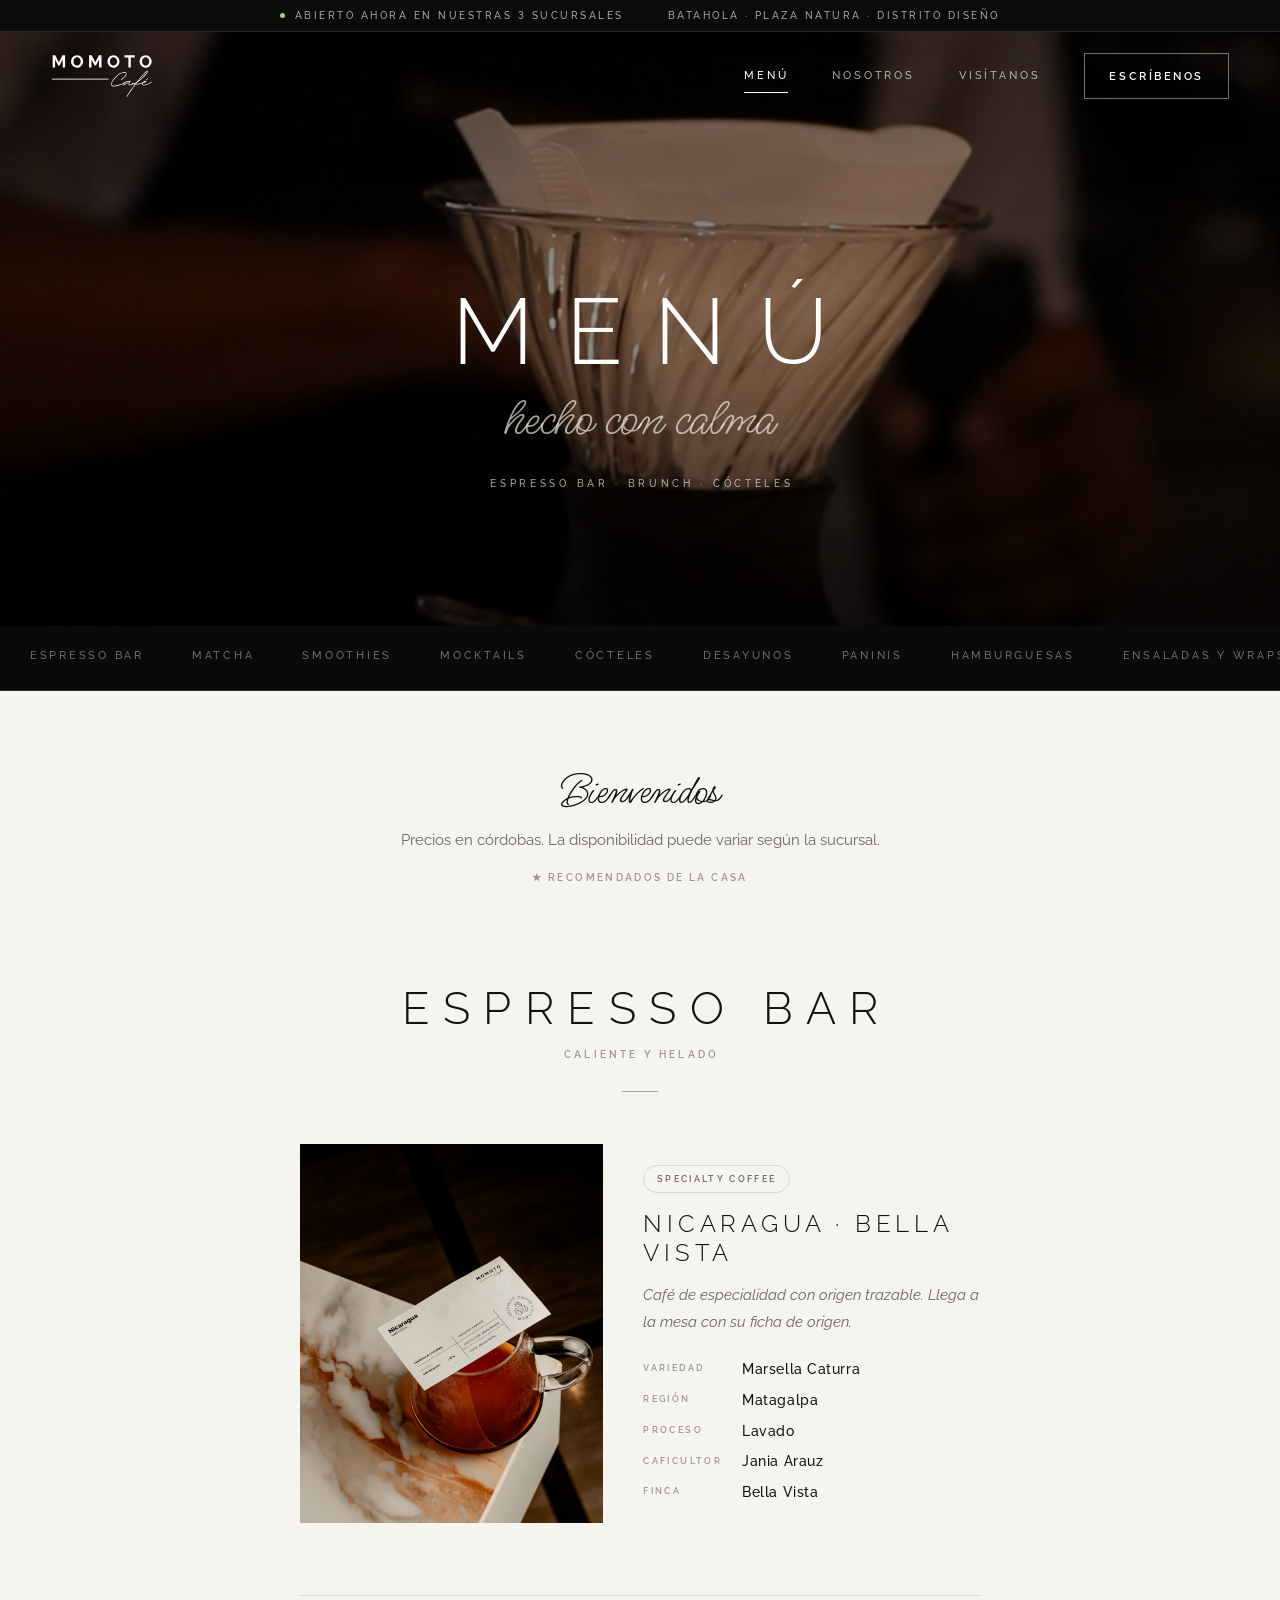
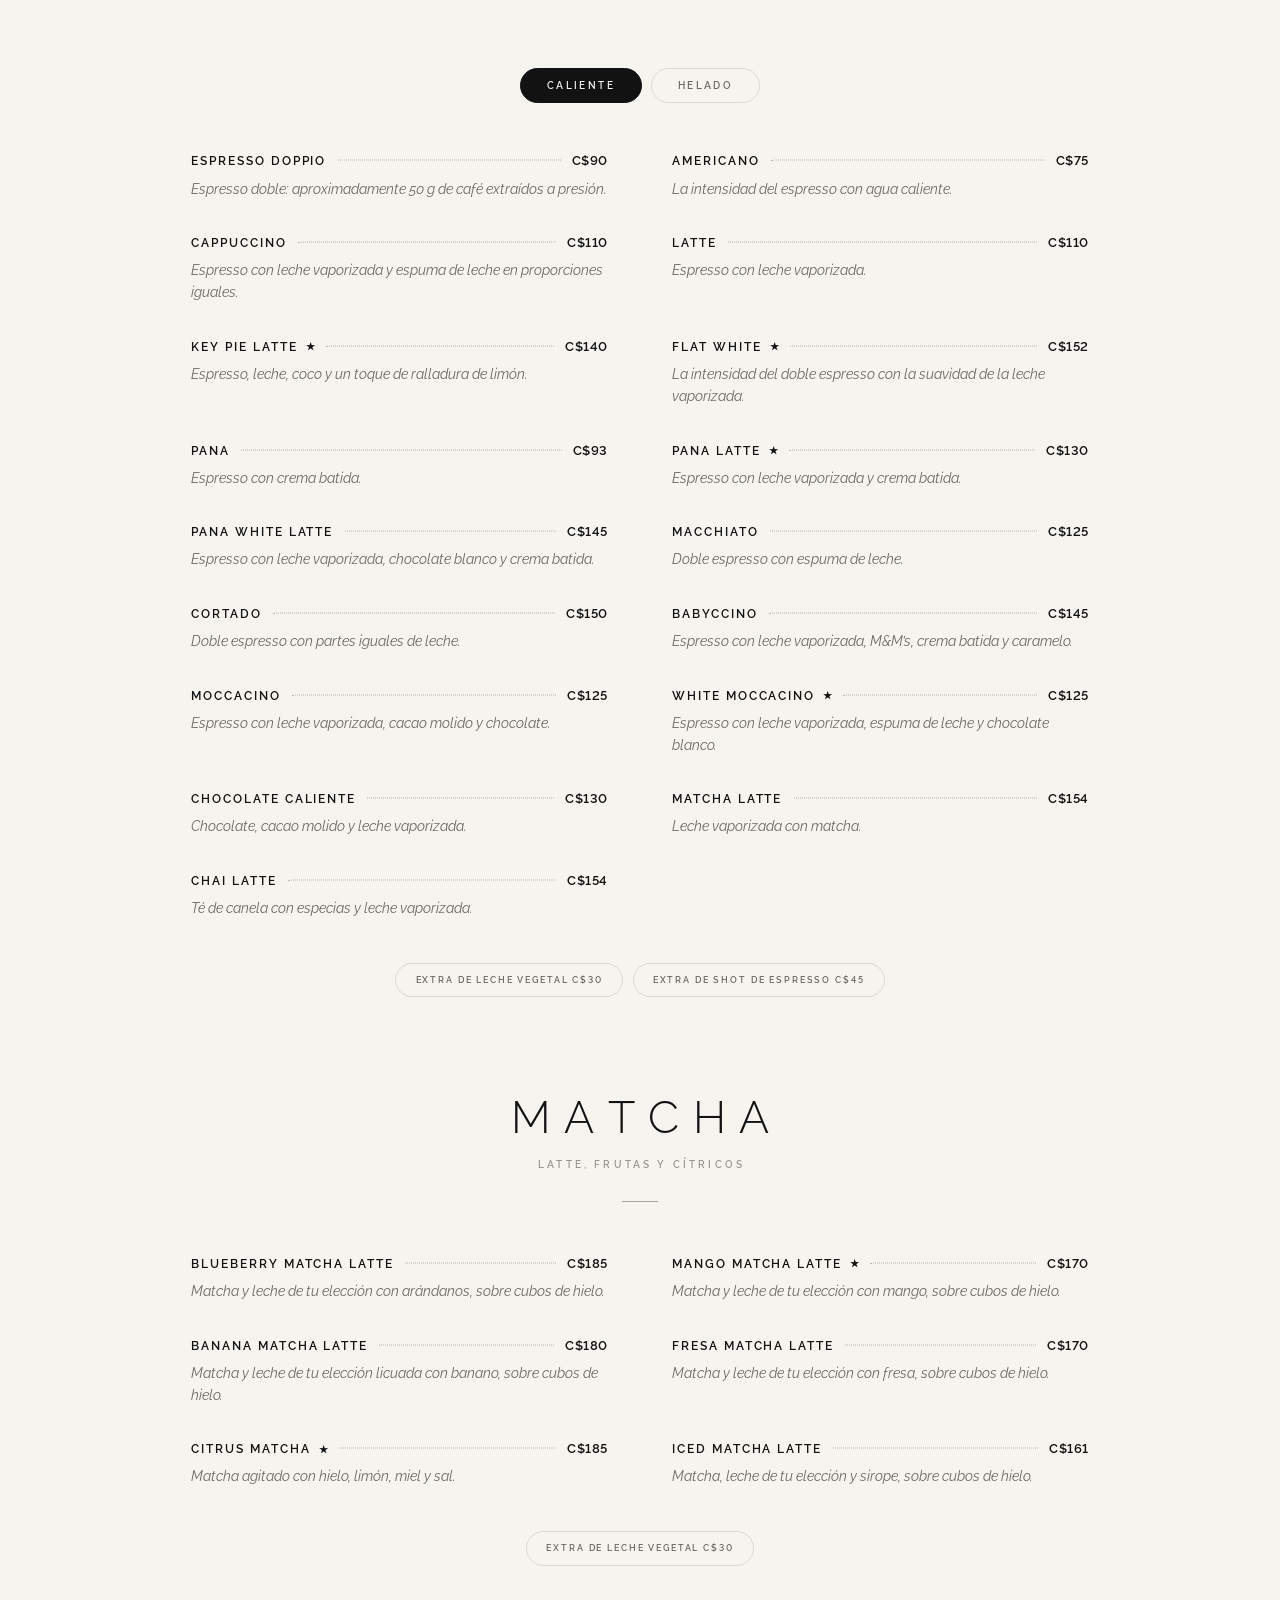
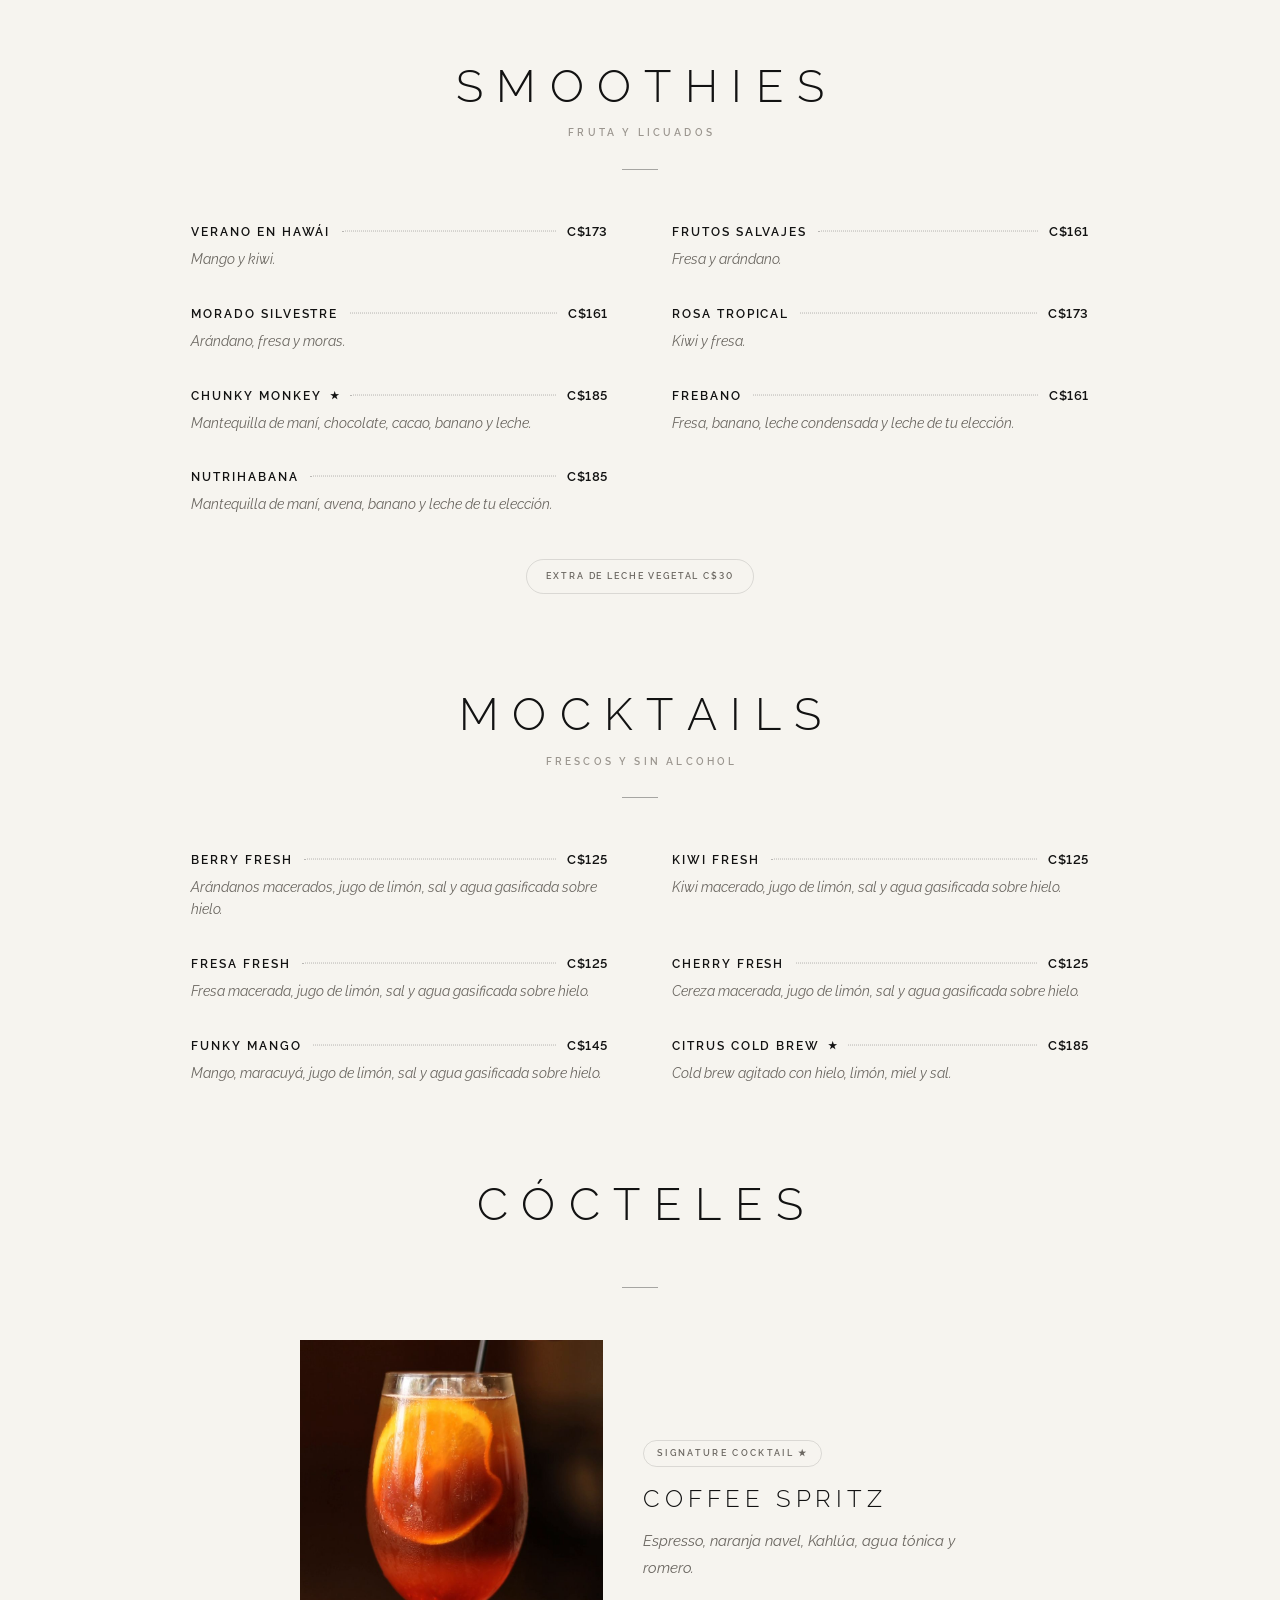
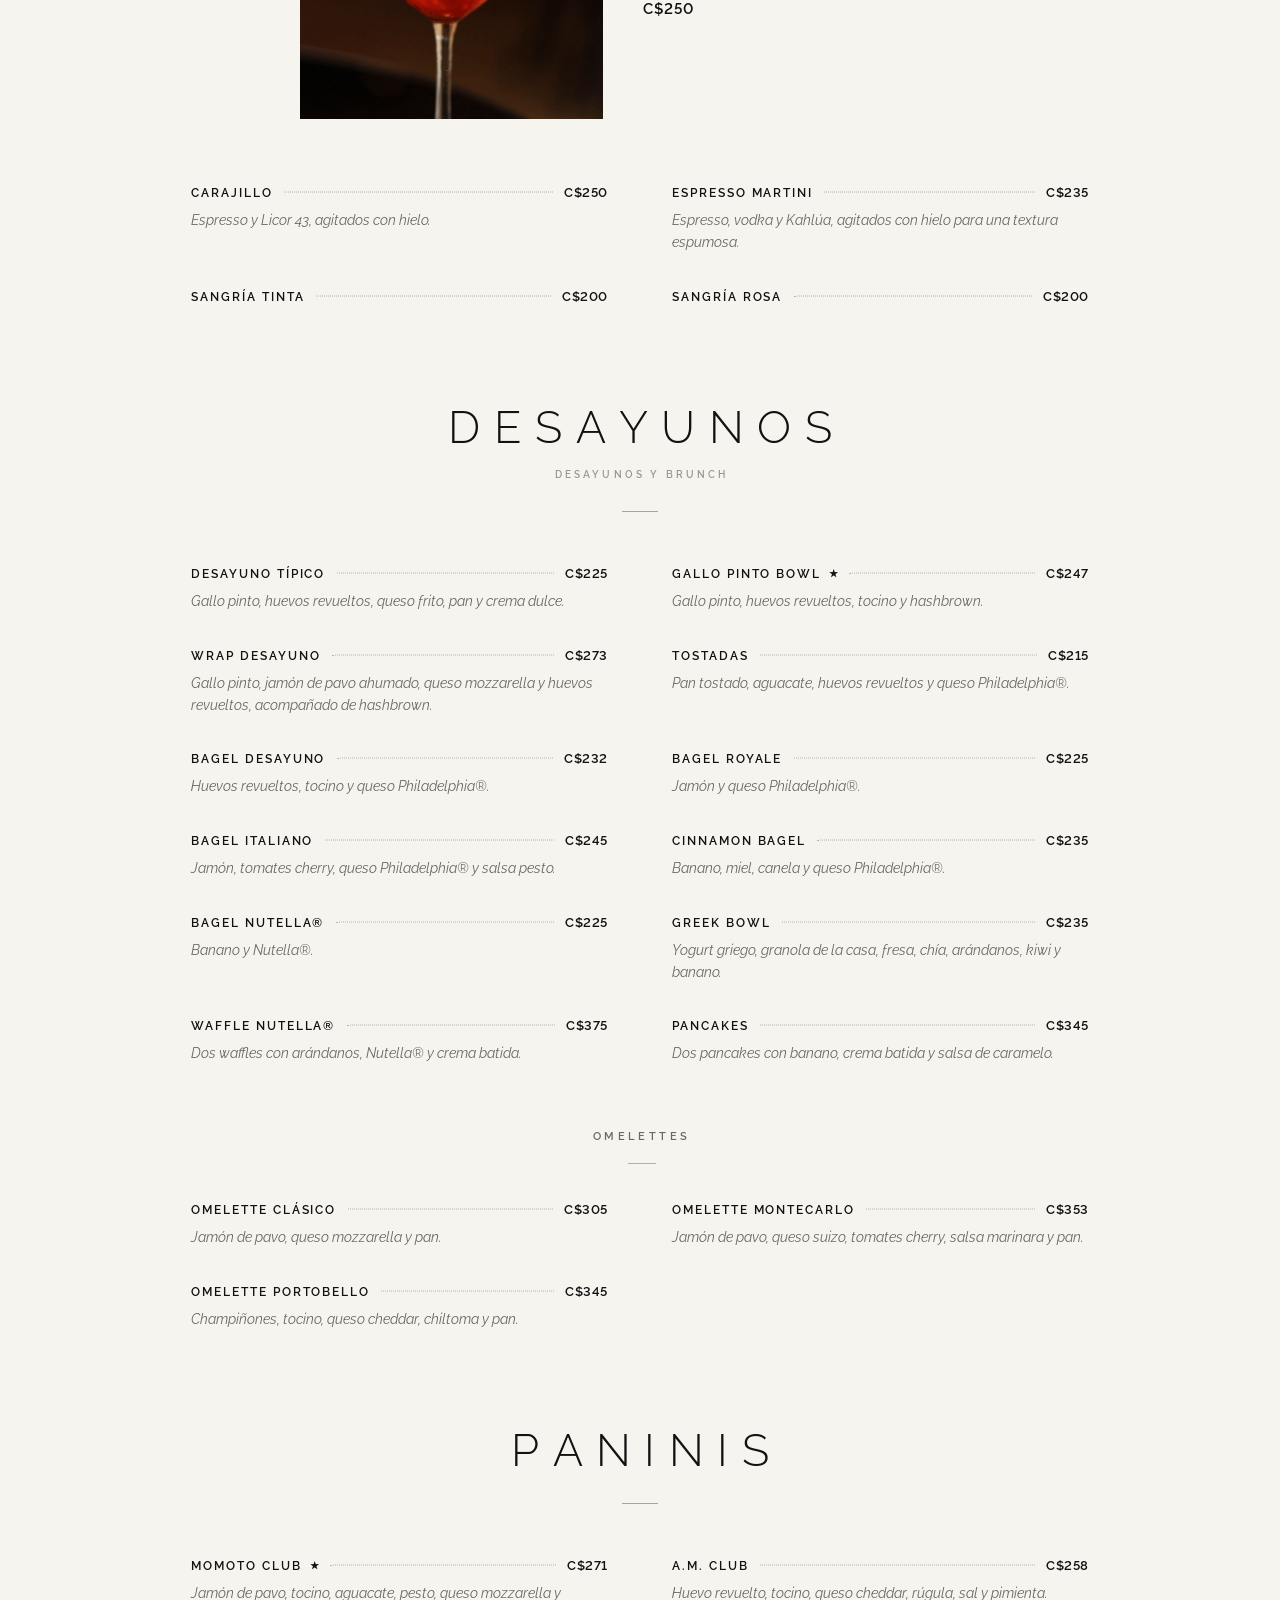
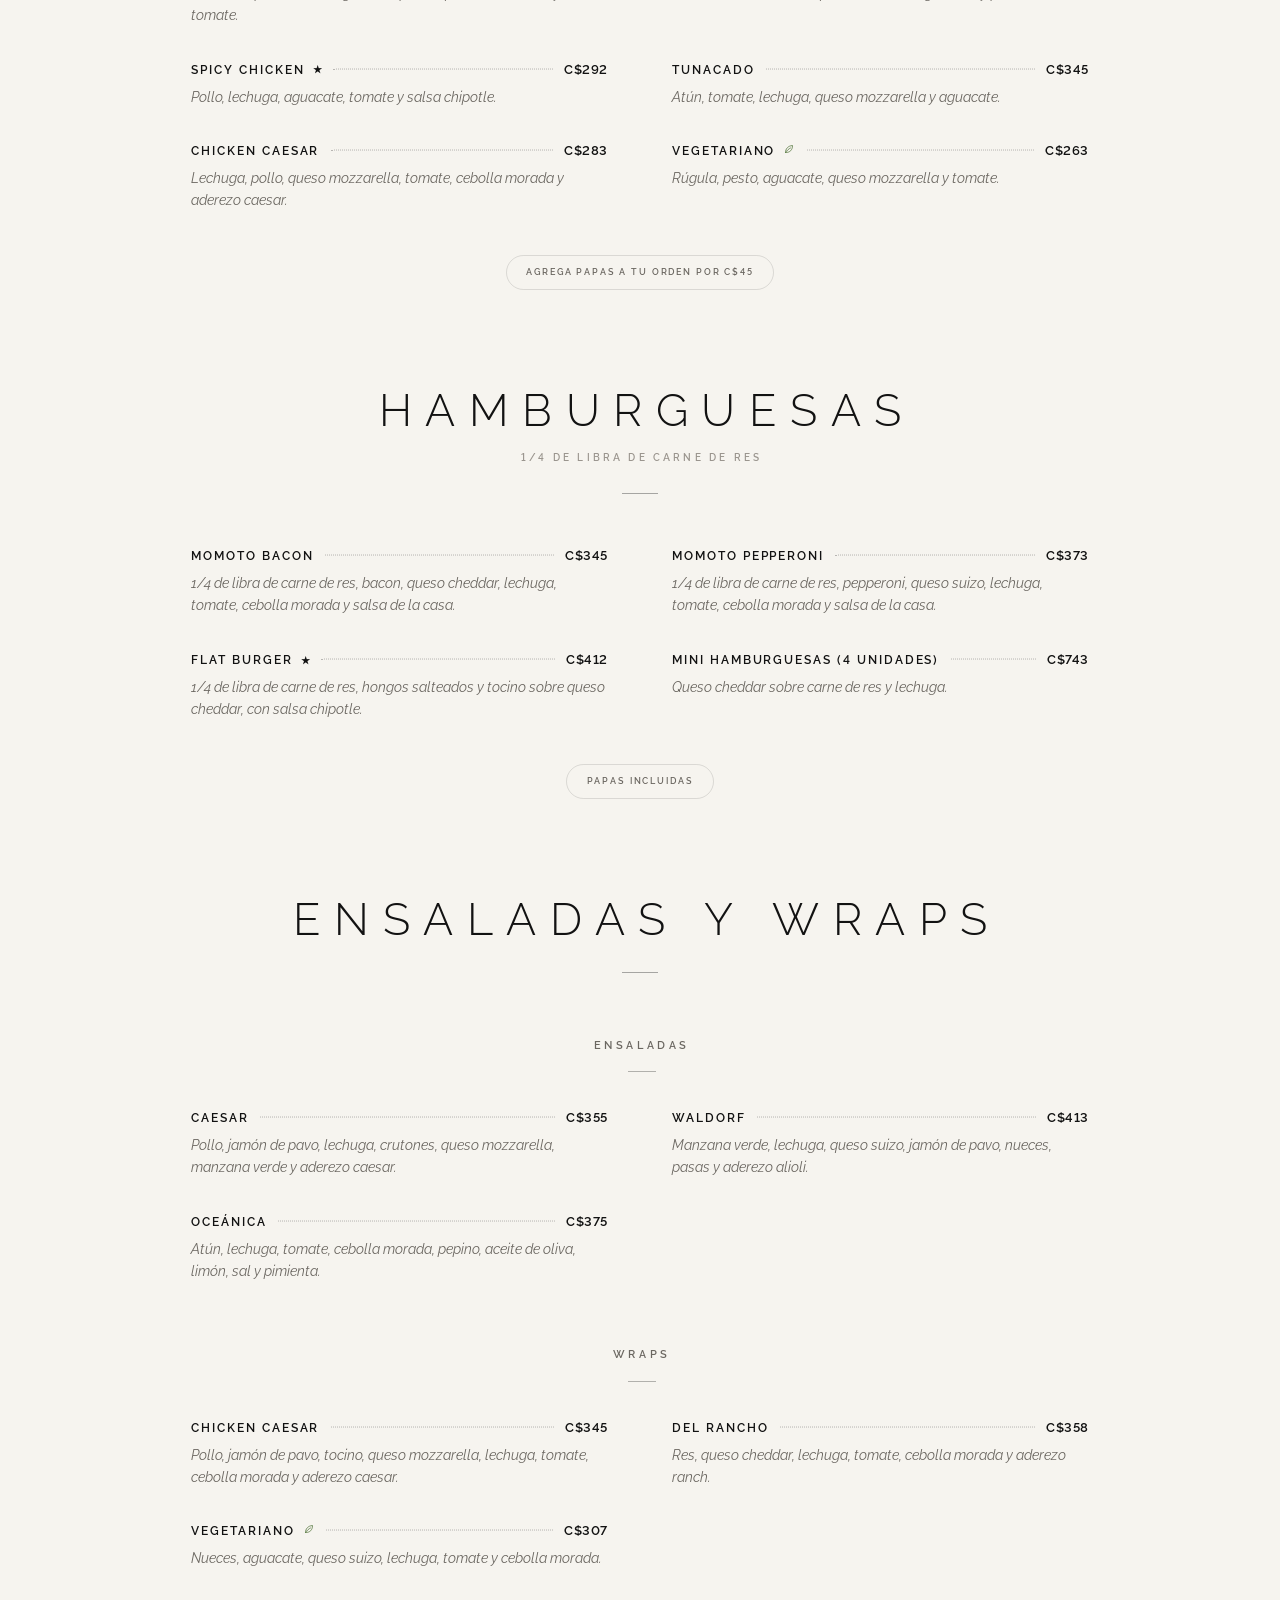
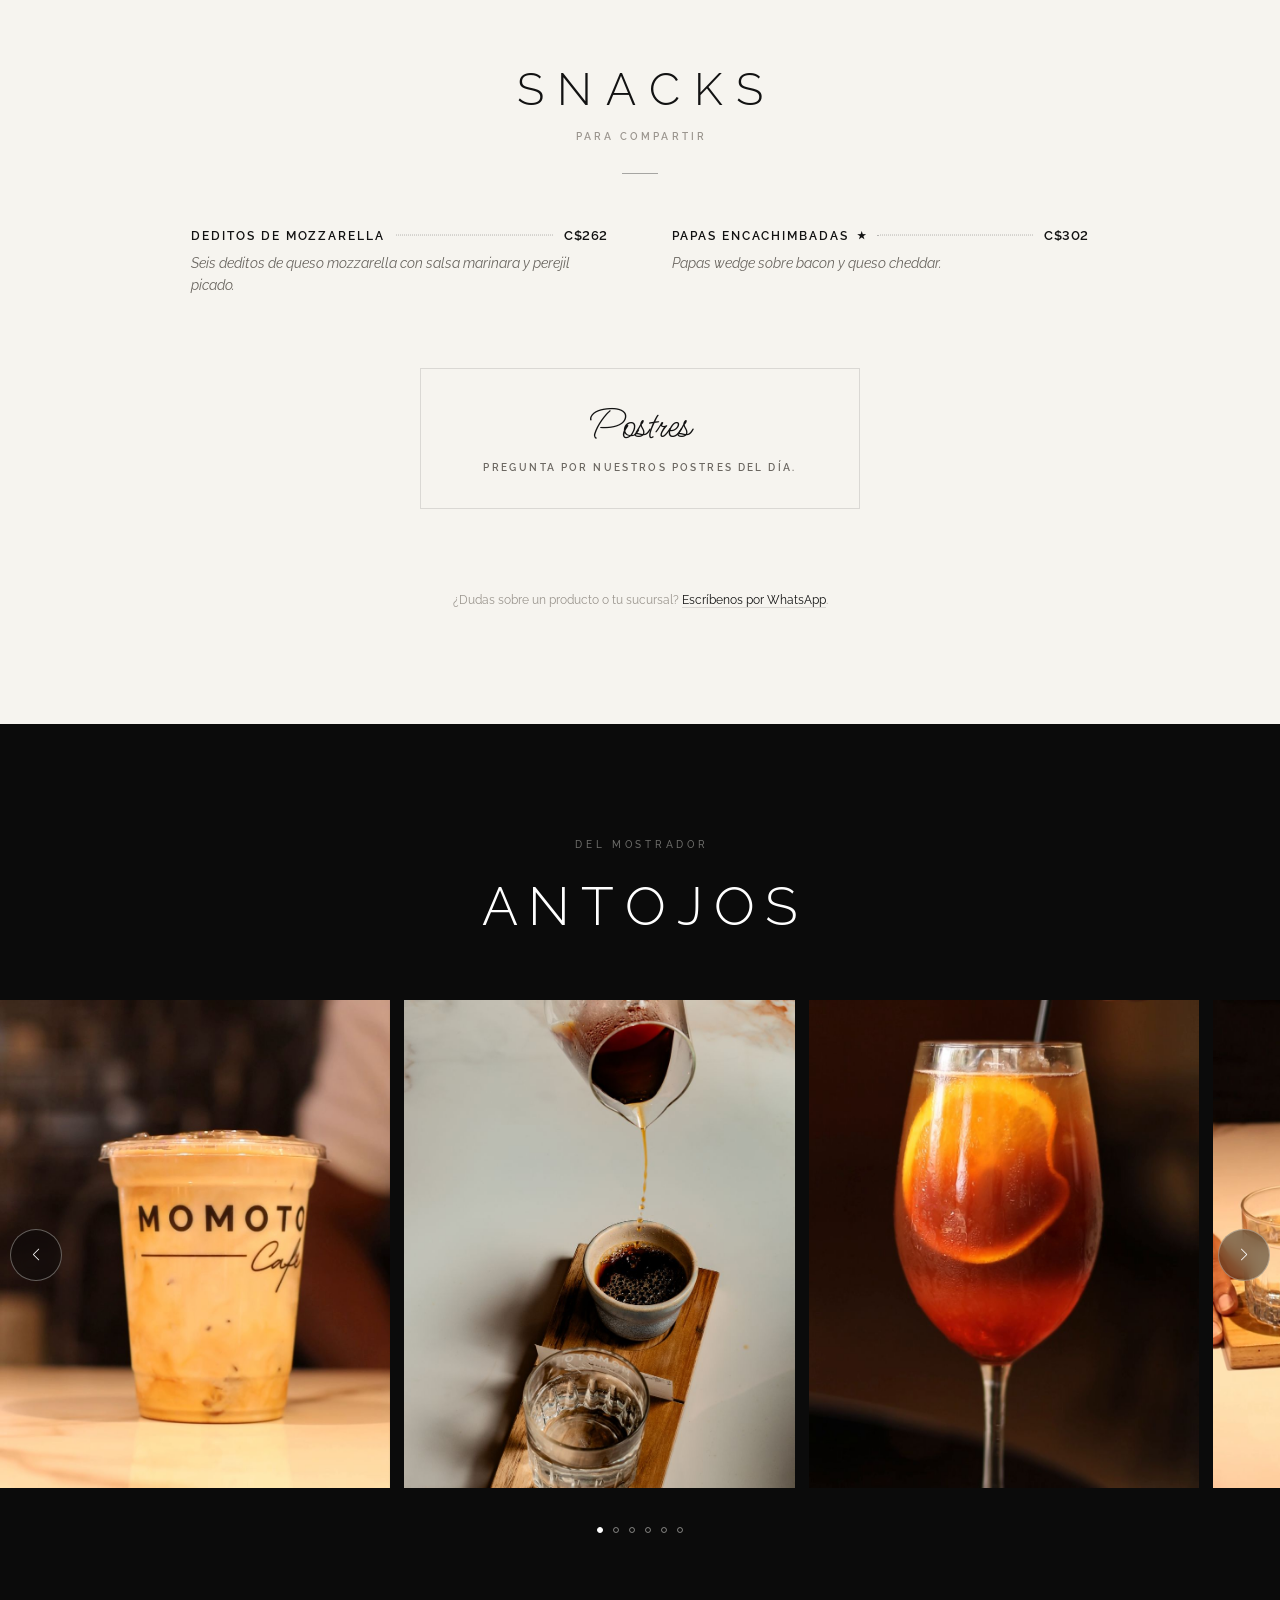
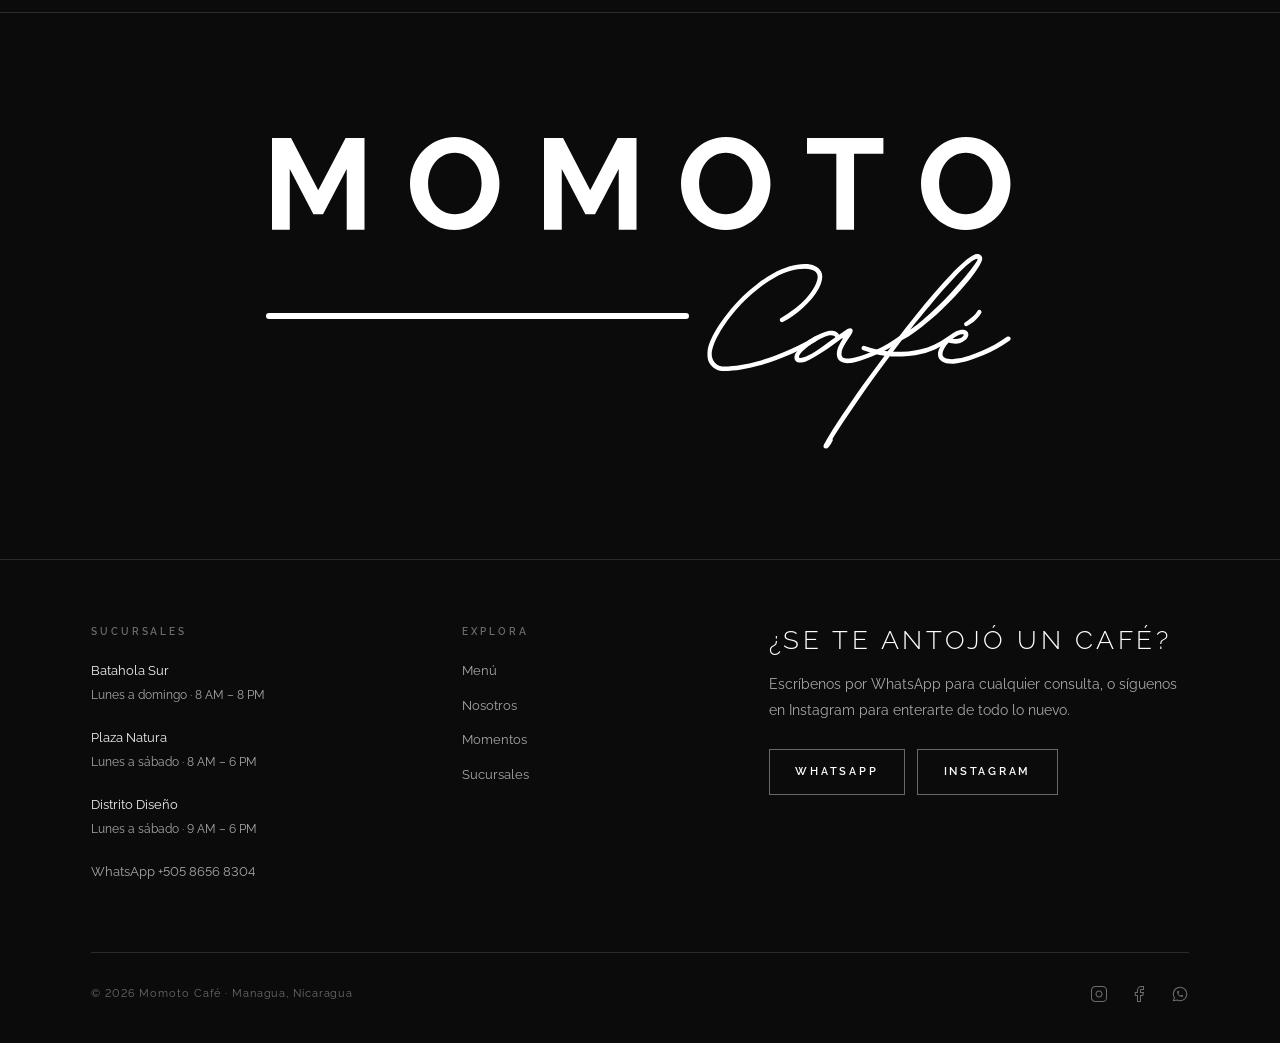
==== commit fe467198: "Make the Coffee Spritz a video and drop the "Elige bien." tagline Owner feedback: the Coffee Spritz " ====
--- a/menu.html
+++ b/menu.html
@@ -62,7 +62,6 @@
             <a href="index.html#visitanos" class="mobile-link">Visítanos</a>
             <a href="https://wa.me/50586568304" class="mobile-link" target="_blank" rel="noopener">WhatsApp</a>
         </nav>
-        <p class="mobile-menu-script" aria-hidden="true">Elige bien.</p>
         <div class="mobile-menu-footer">
             <a href="https://www.instagram.com/momotocafenic/" target="_blank" rel="noopener" aria-label="Instagram">
                 <svg width="18" height="18" viewBox="0 0 24 24" fill="none" stroke="currentColor" stroke-width="1.4" aria-hidden="true"><rect x="2" y="2" width="20" height="20" rx="5" ry="5"/><path d="M16 11.37A4 4 0 1 1 12.63 8 4 4 0 0 1 16 11.37z"/><line x1="17.5" y1="6.5" x2="17.51" y2="6.5"/></svg>
@@ -1097,7 +1096,6 @@
                     <svg width="18" height="18" viewBox="0 0 24 24" fill="none" stroke="currentColor" stroke-width="1.4" stroke-linecap="round" stroke-linejoin="round" aria-hidden="true"><path d="M3 21l1.65-3.8a9 9 0 1 1 3.4 2.9L3 21"/><path d="M9 10a.5.5 0 0 0 1 0V9a.5.5 0 0 0-1 0v1a5 5 0 0 0 5 5h1a.5.5 0 0 0 0-1h-1a.5.5 0 0 0 0 1"/></svg>
                 </a>
             </div>
-            <p class="footer-tagline">Elige bien.</p>
         </div>
     </div>
 </footer>
--- a/assets/css/styles.css
+++ b/assets/css/styles.css
@@ -567,19 +567,6 @@
     color: var(--text-muted);
 }
 
-.mobile-menu-script {
-    font-family: var(--font-script);
-    font-size: 2.4rem;
-    color: var(--text-muted);
-    margin-top: 2.75rem;
-    opacity: 0;
-    transition: opacity var(--duration-slow) var(--ease-out-expo) 0.55s;
-}
-
-.mobile-menu.is-open .mobile-menu-script {
-    opacity: 1;
-}
-
 .mobile-menu-footer {
     position: absolute;
     bottom: 2.5rem;
@@ -629,34 +616,16 @@
     opacity: 1;
 }
 
-.stage-layer video,
-.stage-layer img {
+.stage-layer video {
     width: 100%;
     height: 100%;
     object-fit: cover;
 }
 
-.stage-layer picture {
-    display: block;
-    width: 100%;
-    height: 100%;
-}
-
-/* Foto fija con zoom lento (Coffee Spritz) */
-.stage-layer img {
-    transform: scale(1.08);
-    transition: transform 0.01s linear 1.4s;
-}
-
-.stage-layer.is-active img {
-    transform: scale(1);
-    transition: transform 10s var(--ease-out-quart);
-}
-
-/* Coffee Spritz en pantallas horizontales: la foto vertical completa a la
+/* Coffee Spritz en pantallas horizontales: el video vertical completo a la
    derecha, con bordes que se funden en negro (composición editorial). */
 @media (min-aspect-ratio: 1/1) {
-    .stage-layer[data-layer="spritz"] img {
+    .stage-layer[data-layer="spritz"] video {
         position: absolute;
         top: 0;
         right: 7vw;
@@ -1292,9 +1261,10 @@
 }
 
 .footer-bottom {
-    display: grid;
-    grid-template-columns: 1fr auto 1fr;
+    display: flex;
+    flex-wrap: wrap;
     align-items: center;
+    justify-content: space-between;
     gap: 1.5rem;
     padding-top: 2rem;
     border-top: 1px solid var(--line);
@@ -1318,14 +1288,6 @@
 
 .footer-social a:hover {
     color: var(--text-strong);
-}
-
-.footer-bottom .footer-tagline {
-    justify-self: end;
-    font-family: var(--font-script);
-    font-size: 1.7rem;
-    letter-spacing: 0;
-    color: var(--text-muted);
 }
 
 
@@ -1919,6 +1881,18 @@
         );
     }
 
+    /* El Coffee Spritz es oscuro de por sí: se oscurece solo donde va el
+       texto, para que la copa y la naranja brillen. */
+    .panel[data-section="spritz"]::after {
+        background: linear-gradient(
+            to top,
+            rgba(0, 0, 0, 0.86) 0%,
+            rgba(0, 0, 0, 0.6) 36%,
+            rgba(0, 0, 0, 0.12) 62%,
+            rgba(0, 0, 0, 0) 80%
+        );
+    }
+
     .panel {
         align-items: flex-end;
     }
@@ -1973,13 +1947,8 @@
     }
 
     .footer-bottom {
-        grid-template-columns: 1fr;
-        justify-items: center;
+        flex-direction: column;
         text-align: center;
-    }
-
-    .footer-bottom .footer-tagline {
-        justify-self: center;
     }
 
     .hero-scroll {
@@ -2038,7 +2007,6 @@
         transition-delay: 0s !important;
     }
 
-    .stage-layer img,
     .page-hero-media img {
         transform: none !important;
     }
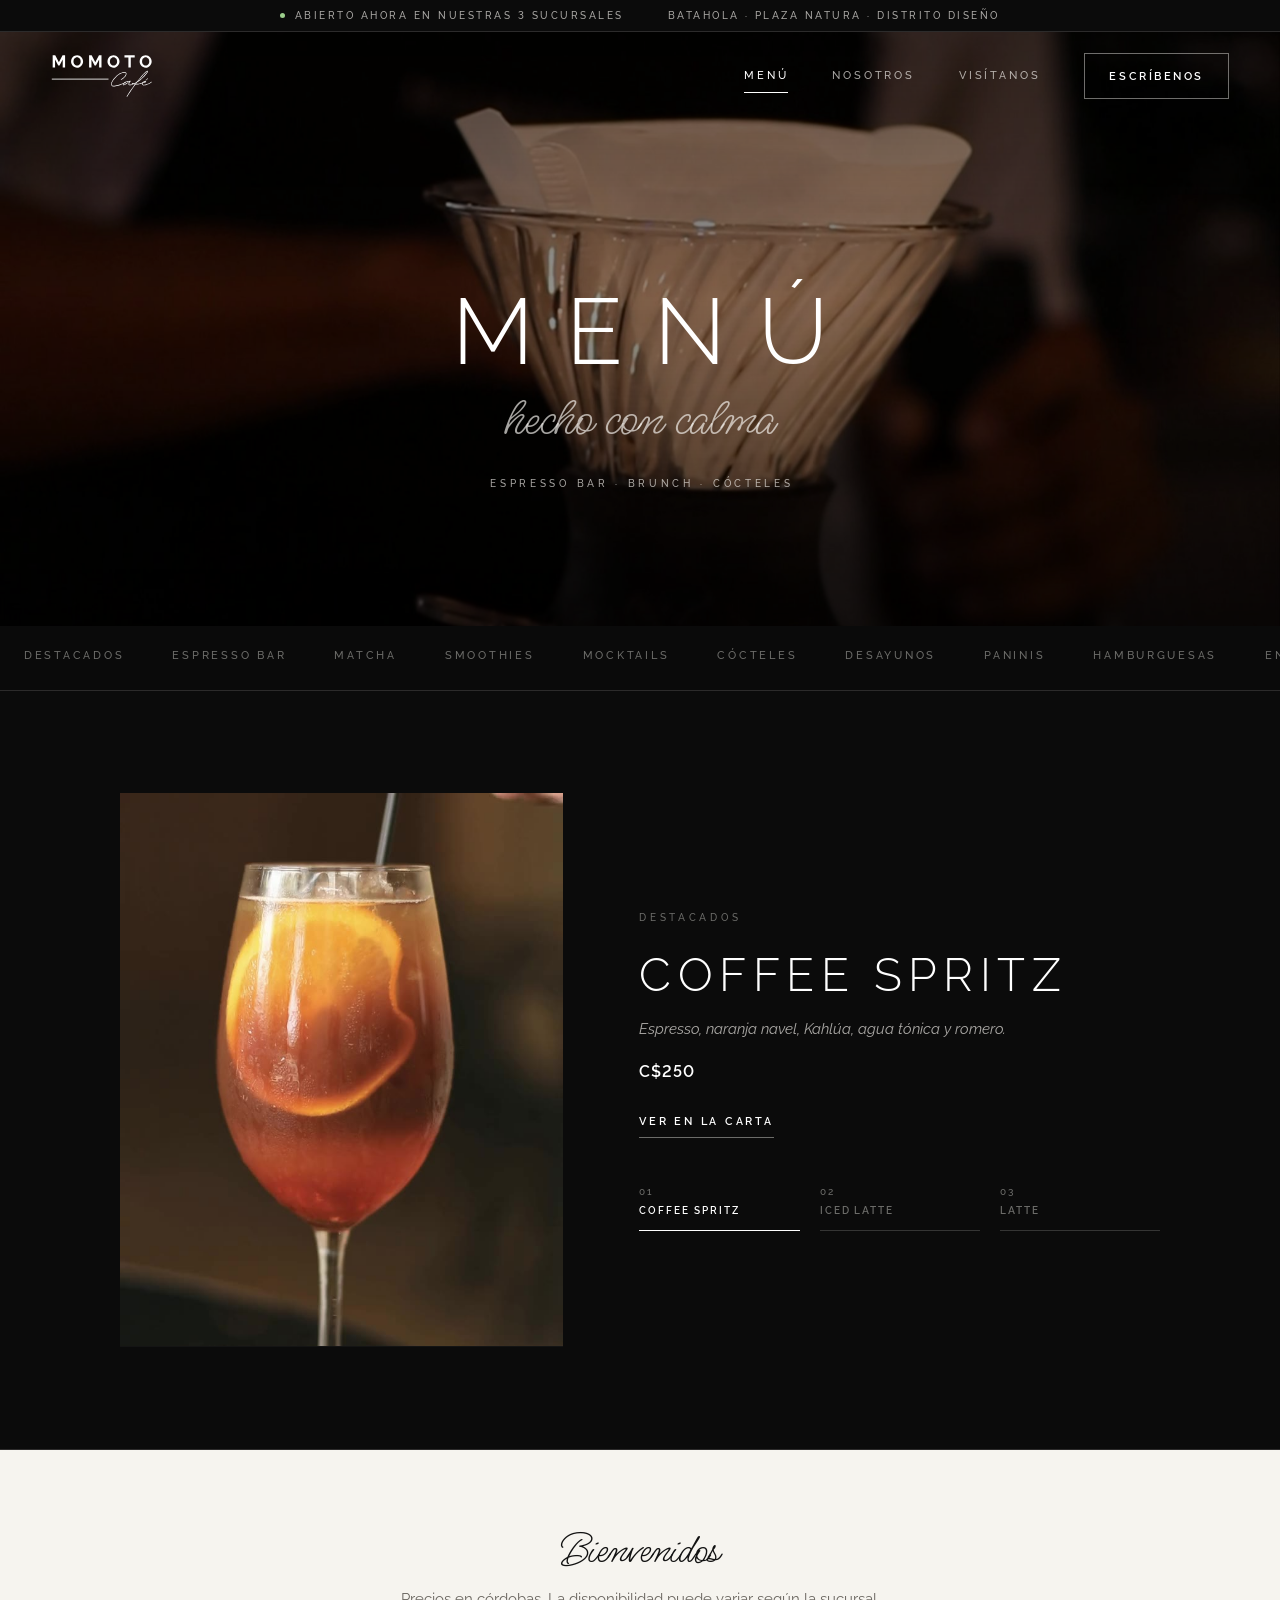
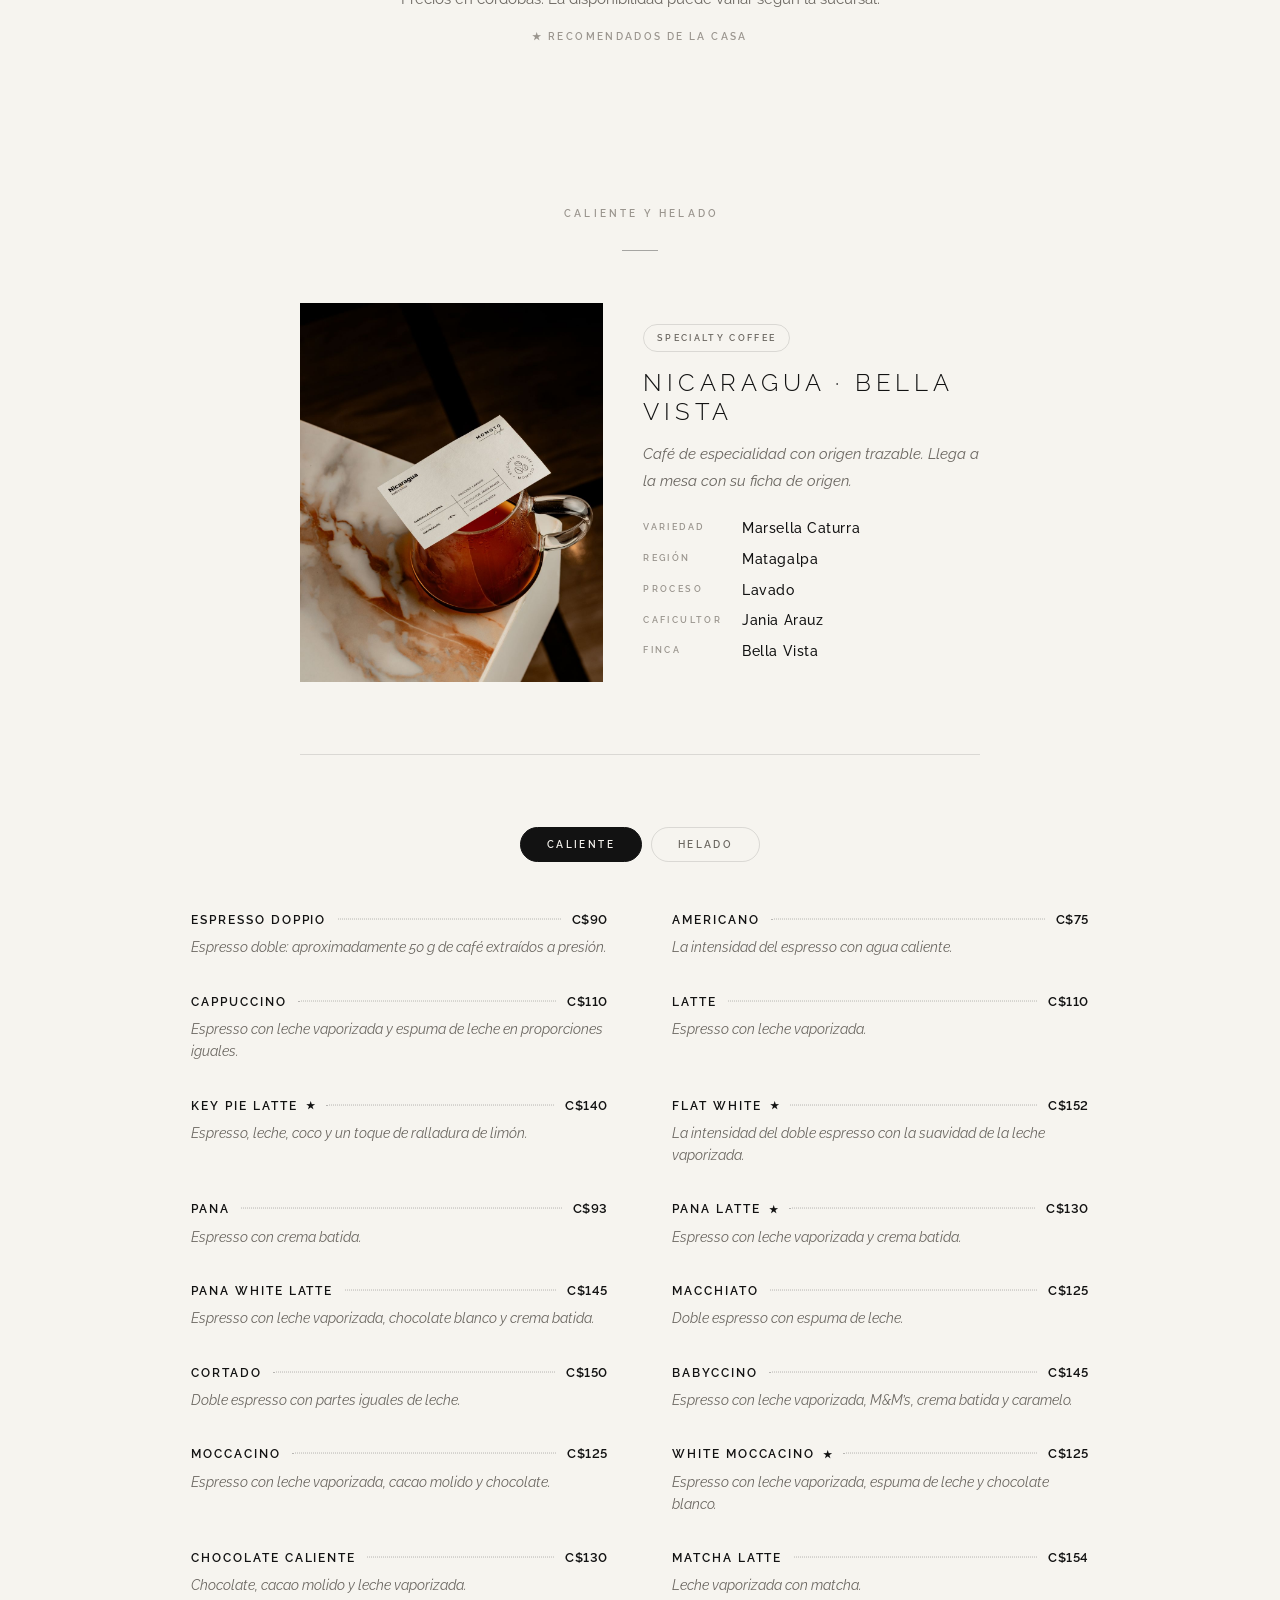
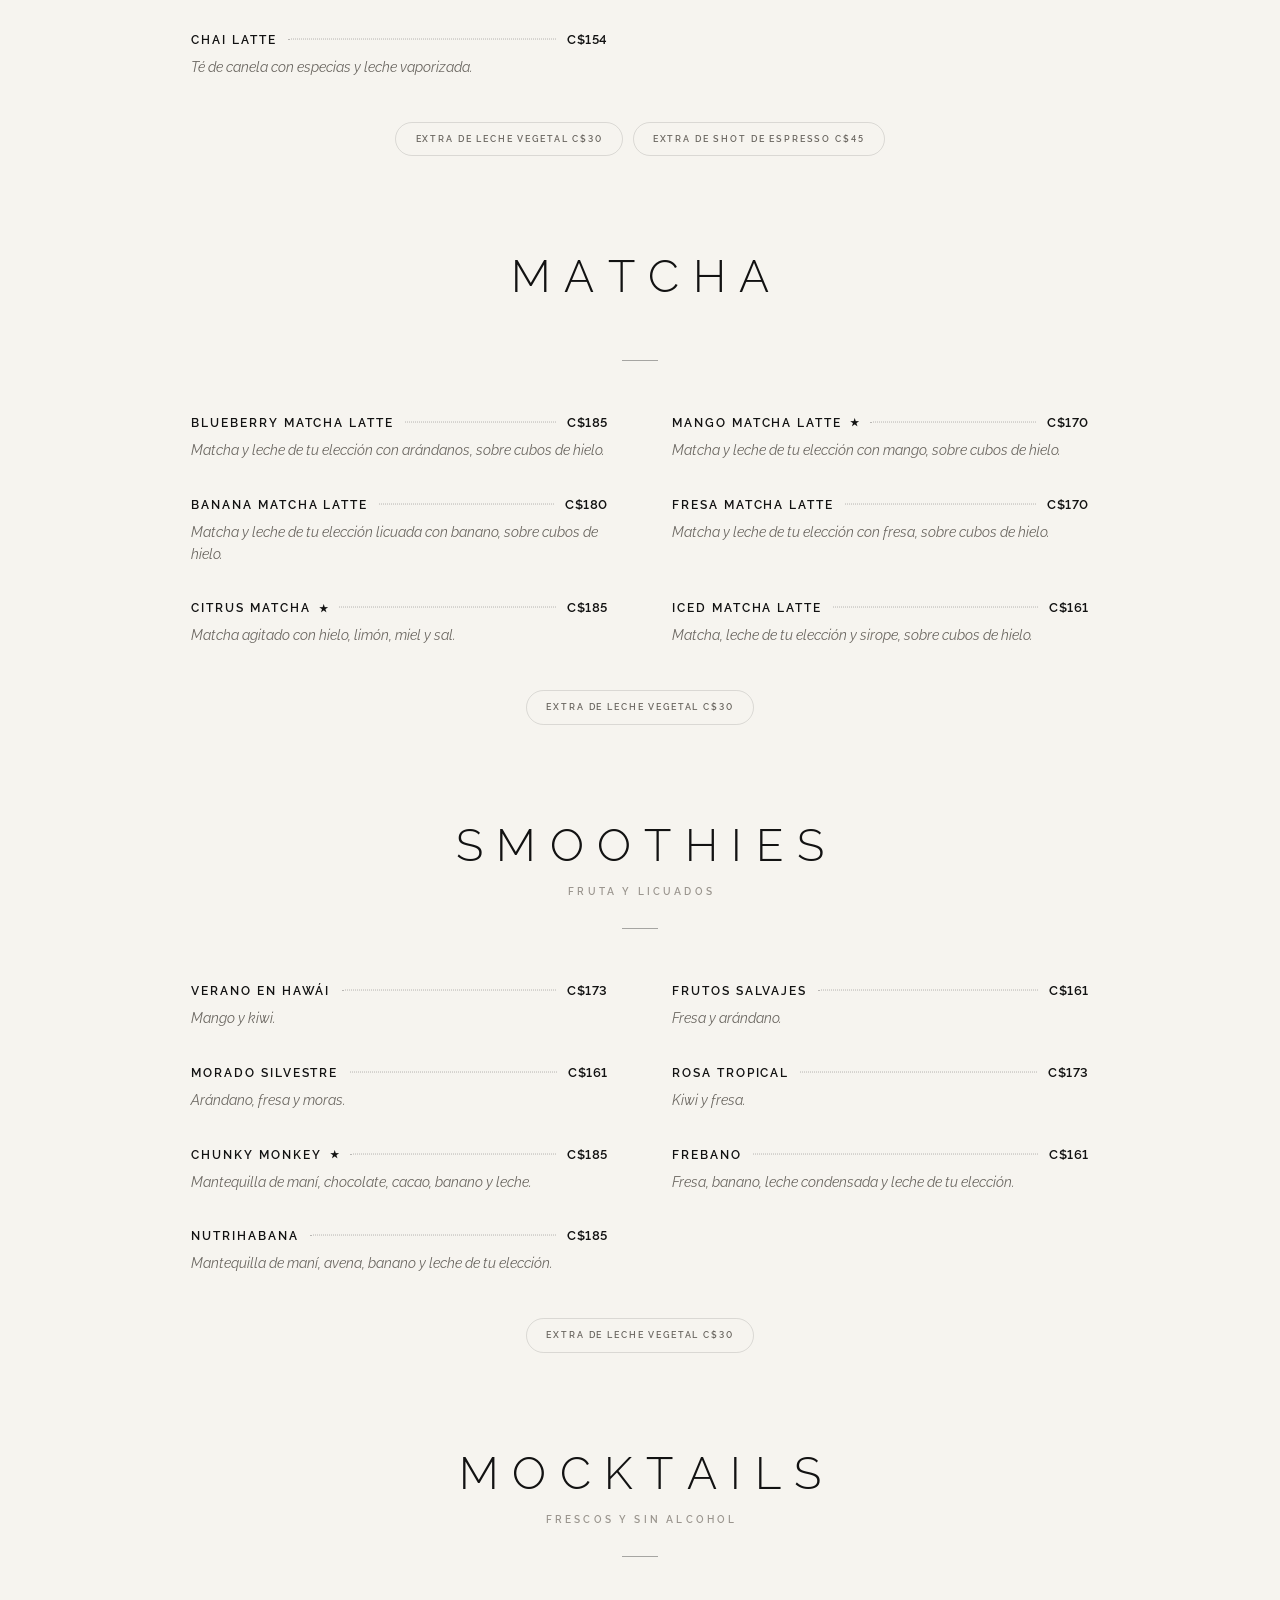
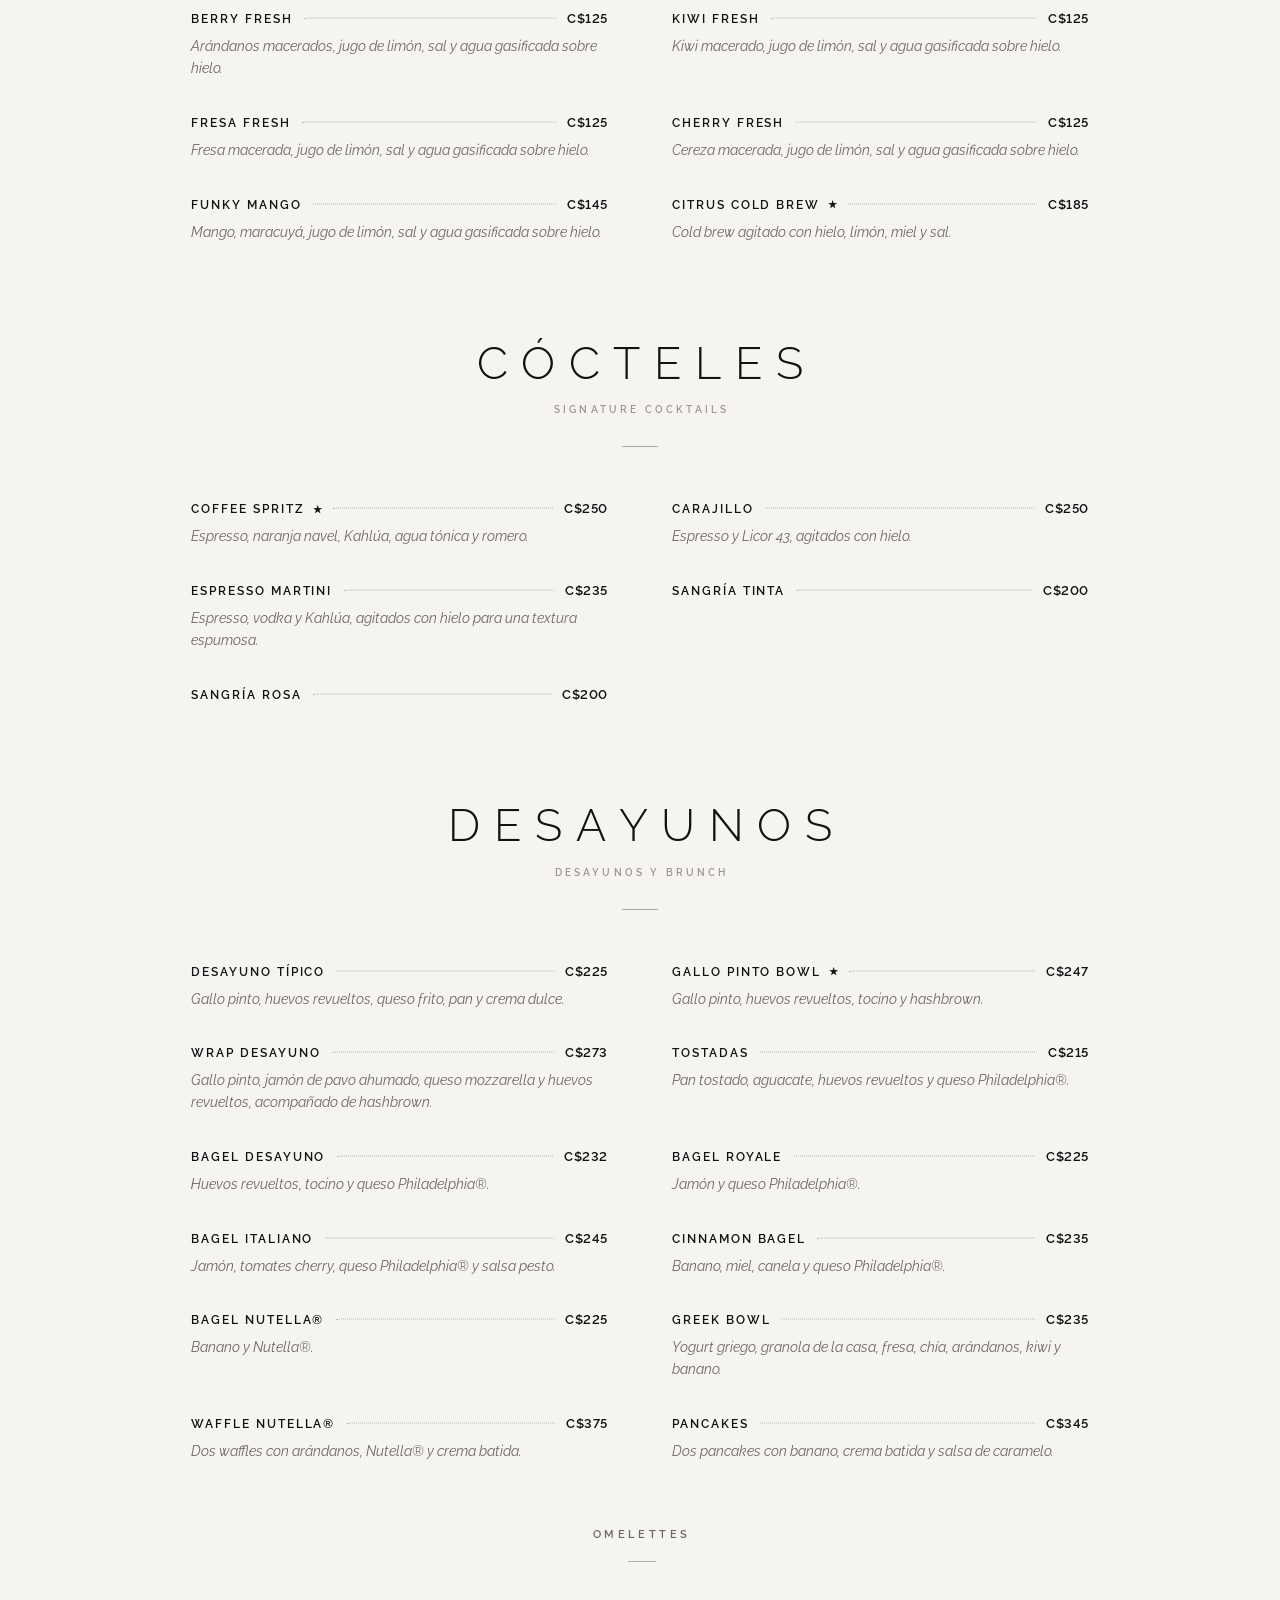
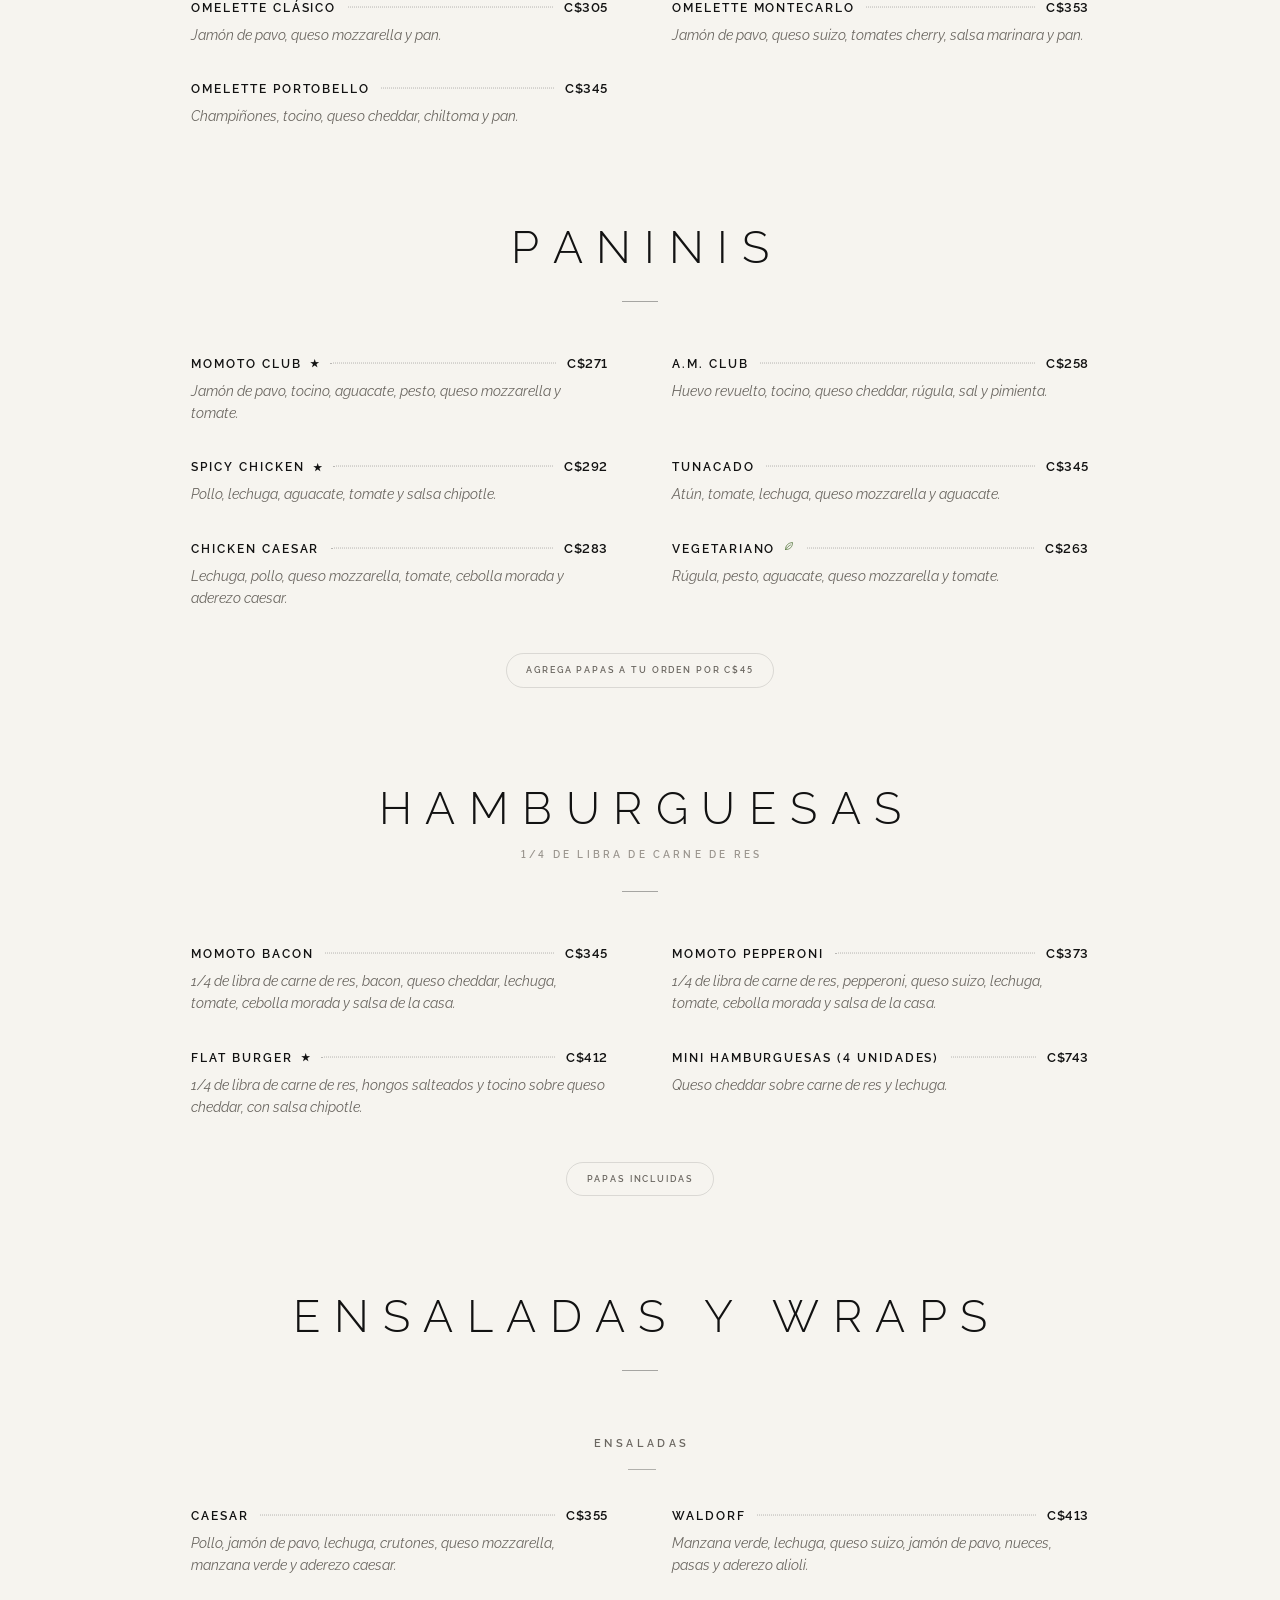
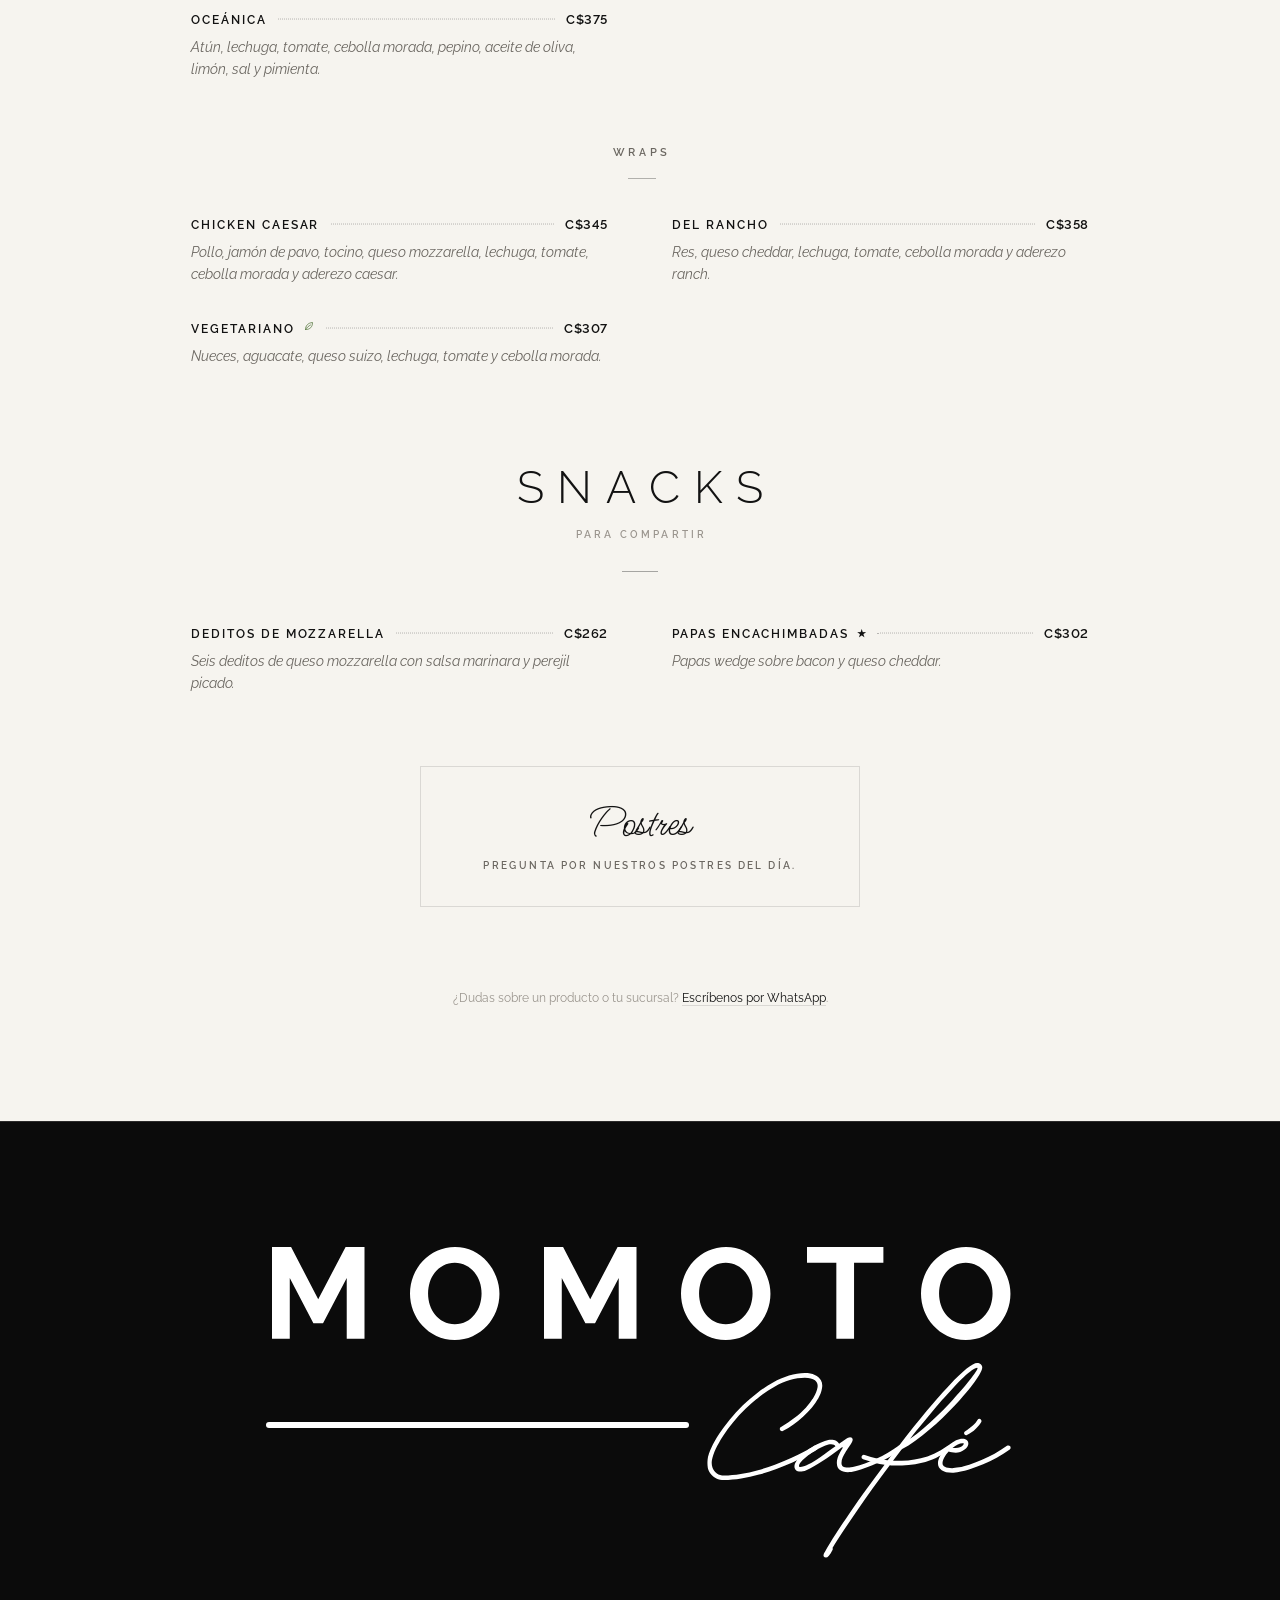
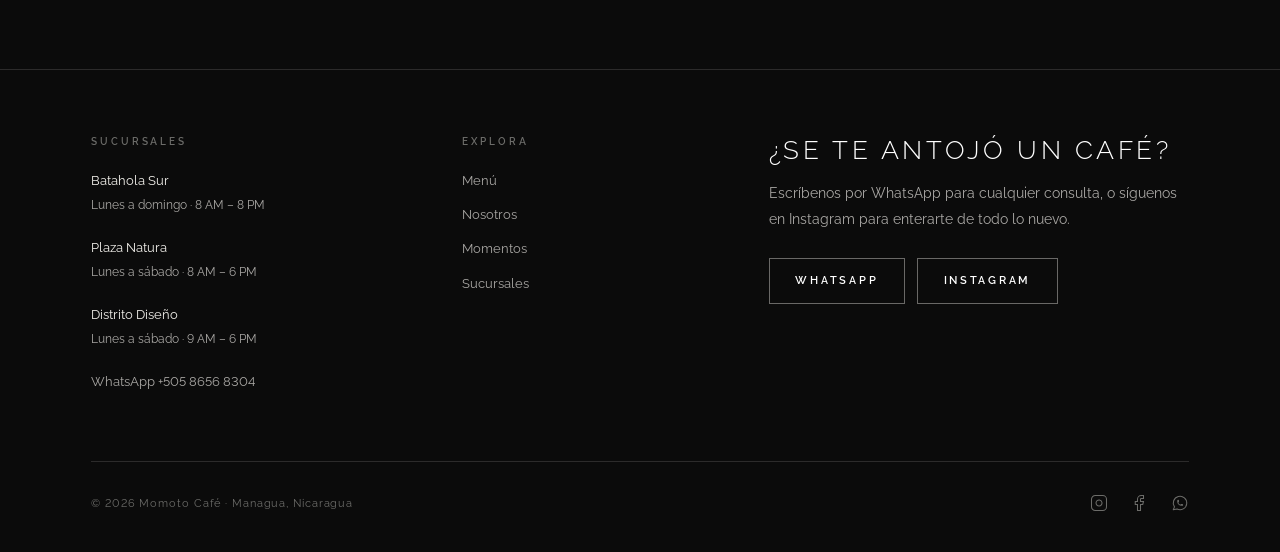
==== commit fafcf0c0: "Tell the brand story on the home and move products to menu highlights Owner feedback: the home shoul" ====
--- a/menu.html
+++ b/menu.html
@@ -21,7 +21,6 @@
     <link rel="preconnect" href="https://fonts.gstatic.com" crossorigin>
     <link rel="stylesheet" href="https://fonts.googleapis.com/css2?family=Raleway:ital,wght@0,300;0,400;0,500;0,600;1,300;1,400&family=Ms+Madi&display=swap">
 
-    <link rel="stylesheet" href="assets/vendor/swiper/swiper-bundle.min.css">
     <link rel="stylesheet" href="assets/css/styles.css">
 
     <script>document.documentElement.classList.add('js');</script>
@@ -91,6 +90,7 @@
 </section>
 
 <nav class="menu-nav" id="menuNav" aria-label="Secciones del menú">
+    <a href="#destacados" class="menu-nav-link" data-menu-nav="destacados">Destacados</a>
     <a href="#espresso" class="menu-nav-link" data-menu-nav="espresso">Espresso bar</a>
     <a href="#matcha" class="menu-nav-link" data-menu-nav="matcha">Matcha</a>
     <a href="#smoothies" class="menu-nav-link" data-menu-nav="smoothies">Smoothies</a>
@@ -104,6 +104,49 @@
 </nav>
 
 <!-- ===========================================
+     DESTACADOS: un video a la vez, con transición.
+     Para cambiar un producto: video 4:5 (720×900) en assets/video/feat-*.mp4,
+     su póster en assets/img/feat-*.jpg y su texto aquí abajo.
+     =========================================== -->
+<section class="featured" id="destacados" data-menu-section="destacados" aria-label="Productos destacados">
+    <div class="featured-inner">
+        <div class="featured-media" aria-hidden="true">
+            <video class="featured-video is-active" muted loop playsinline preload="none" poster="assets/img/feat-spritz.jpg" data-src="assets/video/feat-spritz.mp4"></video>
+            <video class="featured-video" muted loop playsinline preload="none" poster="assets/img/feat-iced.jpg" data-src="assets/video/feat-iced.mp4"></video>
+            <video class="featured-video" muted loop playsinline preload="none" poster="assets/img/feat-latte.jpg" data-src="assets/video/feat-latte.mp4"></video>
+        </div>
+        <div class="featured-body">
+            <span class="section-label">Destacados</span>
+            <div class="featured-slides">
+                <div class="featured-slide is-active" id="feat-1" role="tabpanel" aria-labelledby="feat-tab-1">
+                    <h2 class="featured-name">Coffee Spritz</h2>
+                    <p class="featured-desc">Espresso, naranja navel, Kahlúa, agua tónica y romero.</p>
+                    <p class="featured-price">C$250</p>
+                    <a class="featured-link" href="#cocteles">Ver en la carta</a>
+                </div>
+                <div class="featured-slide" id="feat-2" role="tabpanel" aria-labelledby="feat-tab-2" aria-hidden="true" inert>
+                    <h2 class="featured-name">Iced Latte</h2>
+                    <p class="featured-desc">Espresso y leche de tu elección, sobre cubos de hielo.</p>
+                    <p class="featured-price">C$125</p>
+                    <a class="featured-link" href="#helado">Ver en la carta</a>
+                </div>
+                <div class="featured-slide" id="feat-3" role="tabpanel" aria-labelledby="feat-tab-3" aria-hidden="true" inert>
+                    <h2 class="featured-name">Latte</h2>
+                    <p class="featured-desc">Espresso con leche vaporizada.</p>
+                    <p class="featured-price">C$110</p>
+                    <a class="featured-link" href="#caliente">Ver en la carta</a>
+                </div>
+            </div>
+            <div class="featured-tabs" role="tablist" aria-label="Productos destacados">
+                <button class="featured-tab is-active" role="tab" id="feat-tab-1" aria-selected="true" aria-controls="feat-1"><span class="featured-num">01</span>Coffee Spritz<span class="featured-bar"><span></span></span></button>
+                <button class="featured-tab" role="tab" id="feat-tab-2" aria-selected="false" aria-controls="feat-2" tabindex="-1"><span class="featured-num">02</span>Iced Latte<span class="featured-bar"><span></span></span></button>
+                <button class="featured-tab" role="tab" id="feat-tab-3" aria-selected="false" aria-controls="feat-3" tabindex="-1"><span class="featured-num">03</span>Latte<span class="featured-bar"><span></span></span></button>
+            </div>
+        </div>
+    </div>
+</section>
+
+<!-- ===========================================
      CARTA (transcrita del menú oficial en PDF)
      Para cambiar un precio o un producto, edita su <li class="menu-item">.
      ★ = recomendado de la casa · hoja = vegetariano
@@ -629,19 +672,15 @@
                 <p class="menu-section-subtitle" data-reveal data-delay="2">Signature cocktails</p>
             </header>
 
-            <article class="menu-feature menu-feature--spritz" data-reveal>
-                <div class="menu-feature-media">
-                    <img src="assets/img/galeria-5.jpg" alt="Coffee Spritz con naranja servido en copa" loading="lazy" decoding="async" width="900" height="1125">
-                </div>
-                <div class="menu-feature-body">
-                    <span class="menu-feature-tag">Signature cocktail <span aria-hidden="true">★</span></span>
-                    <h3 class="menu-feature-name">Coffee Spritz</h3>
-                    <p class="menu-feature-desc">Espresso, naranja navel, Kahlúa, agua tónica y romero.</p>
-                    <p class="menu-feature-price">C$250</p>
-                </div>
-            </article>
-
             <ul class="menu-list">
+                <li class="menu-item">
+                    <div class="menu-item-head">
+                        <h3 class="menu-item-name">Coffee Spritz <span class="menu-mark" title="Recomendado"><span aria-hidden="true">★</span><span class="sr-only">(recomendado)</span></span></h3>
+                        <span class="menu-item-dots" aria-hidden="true"></span>
+                        <span class="menu-item-price">C$250</span>
+                    </div>
+                    <p class="menu-item-desc">Espresso, naranja navel, Kahlúa, agua tónica y romero.</p>
+                </li>
                 <li class="menu-item">
                     <div class="menu-item-head">
                         <h3 class="menu-item-name">Carajillo</h3>
@@ -1012,26 +1051,6 @@
 
     </div>
 </div>
-
-<section class="menu-slider-wrap">
-    <div class="section-head">
-        <span class="section-label" data-reveal>Del mostrador</span>
-        <h2 class="section-title" data-split-chars>Antojos</h2>
-    </div>
-    <div class="gallery-slider swiper" data-swiper data-reveal data-delay="2">
-        <div class="swiper-wrapper">
-            <div class="swiper-slide"><img src="assets/img/galeria-2.jpg" alt="Iced latte en vaso de Momoto Café sobre la barra de mármol" loading="lazy" decoding="async" width="900" height="1125"></div>
-            <div class="swiper-slide"><img src="assets/img/galeria-1.jpg" alt="Café de filtro servido en taza sobre una tabla de madera y mármol" loading="lazy" decoding="async" width="900" height="1125"></div>
-            <div class="swiper-slide"><img src="assets/img/galeria-5.jpg" alt="Coffee Spritz con naranja servido en copa" loading="lazy" decoding="async" width="900" height="1125"></div>
-            <div class="swiper-slide"><img src="assets/img/galeria-3.jpg" alt="Latte con arte latte y vaso de agua sobre una bandeja de madera" loading="lazy" decoding="async" width="900" height="1125"></div>
-            <div class="swiper-slide"><img src="assets/img/galeria-6.jpg" alt="Barista preparando café en AeroPress" loading="lazy" decoding="async" width="900" height="1125"></div>
-            <div class="swiper-slide"><img src="assets/img/galeria-8.jpg" alt="Iced latte rodeado de vasos negros de Momoto Café" loading="lazy" decoding="async" width="900" height="1125"></div>
-        </div>
-        <div class="swiper-button-prev"></div>
-        <div class="swiper-button-next"></div>
-        <div class="swiper-pagination"></div>
-    </div>
-</section>
 
 </main>
 
@@ -1100,7 +1119,6 @@
     </div>
 </footer>
 
-<script src="assets/vendor/swiper/swiper-bundle.min.js"></script>
 <script src="assets/js/app.js"></script>
 
 </body>
--- a/assets/css/styles.css
+++ b/assets/css/styles.css
@@ -622,21 +622,6 @@
     object-fit: cover;
 }
 
-/* Coffee Spritz en pantallas horizontales: el video vertical completo a la
-   derecha, con bordes que se funden en negro (composición editorial). */
-@media (min-aspect-ratio: 1/1) {
-    .stage-layer[data-layer="spritz"] video {
-        position: absolute;
-        top: 0;
-        right: 7vw;
-        width: auto;
-        height: 100%;
-        aspect-ratio: 9 / 16;
-        -webkit-mask-image: radial-gradient(ellipse 50% 50% at 50% 50%, #000 58%, transparent 100%);
-        mask-image: radial-gradient(ellipse 50% 50% at 50% 50%, #000 58%, transparent 100%);
-    }
-}
-
 /* En celular, el resto del rótulo de la puerta queda fuera del encuadre. */
 .stage-layer[data-layer="visitanos"] video {
     object-position: 80% 50%;
@@ -650,16 +635,16 @@
 }
 
 .stage-layer[data-layer="hero"] { background-image: url('../img/hero-land.jpg'); }
-.stage-layer[data-layer="nosotros"] { background-image: url('../img/bienvenida-land.jpg'); }
-.stage-layer[data-layer="barra"] { background-image: url('../img/barra-land.jpg'); }
-.stage-layer[data-layer="frios"] { background-image: url('../img/frios-land.jpg'); }
+.stage-layer[data-layer="historia"] { background-image: url('../img/historia-land.jpg'); }
+.stage-layer[data-layer="origen"] { background-image: url('../img/origen-land.jpg'); }
+.stage-layer[data-layer="diario"] { background-image: url('../img/diario-land.jpg'); }
 .stage-layer[data-layer="visitanos"] { background-image: url('../img/visitanos-land.jpg'); }
 
 @media (max-aspect-ratio: 1/1) {
     .stage-layer[data-layer="hero"] { background-image: url('../img/hero-port.jpg'); }
-    .stage-layer[data-layer="nosotros"] { background-image: url('../img/bienvenida-port.jpg'); }
-    .stage-layer[data-layer="barra"] { background-image: url('../img/barra-port.jpg'); }
-    .stage-layer[data-layer="frios"] { background-image: url('../img/frios-port.jpg'); }
+    .stage-layer[data-layer="historia"] { background-image: url('../img/historia-port.jpg'); }
+    .stage-layer[data-layer="origen"] { background-image: url('../img/origen-port.jpg'); }
+    .stage-layer[data-layer="diario"] { background-image: url('../img/diario-port.jpg'); }
     .stage-layer[data-layer="visitanos"] { background-image: url('../img/visitanos-port.jpg'); }
 }
 
@@ -883,6 +868,38 @@
 }
 
 .panel-cta:hover {
+    border-color: var(--text-strong);
+    color: var(--text-muted);
+}
+
+/* Mención de prensa (Forbes) */
+.panel-press {
+    display: flex;
+    flex-wrap: wrap;
+    align-items: baseline;
+    gap: 0.6rem 1.5rem;
+    max-width: 30rem;
+    margin-top: 2.5rem;
+    padding-top: 1.5rem;
+    border-top: 1px solid var(--line);
+    font-size: 0.8rem;
+    line-height: 1.7;
+    color: var(--text-muted);
+}
+
+.panel-press a {
+    padding-bottom: 0.35rem;
+    border-bottom: 1px solid var(--text-subtle);
+    font-size: 0.62rem;
+    font-weight: 600;
+    letter-spacing: 0.24em;
+    text-transform: uppercase;
+    white-space: nowrap;
+    color: var(--text-strong);
+    transition: border-color var(--duration-fast) ease, color var(--duration-fast) ease;
+}
+
+.panel-press a:hover {
     border-color: var(--text-strong);
     color: var(--text-muted);
 }
@@ -1716,13 +1733,6 @@
     margin: 0 auto 4rem;
 }
 
-.menu-feature-price {
-    margin-top: 1rem;
-    font-size: 0.95rem;
-    font-weight: 600;
-    letter-spacing: 0.06em;
-}
-
 .menu-feature-media {
     overflow: hidden;
     background: var(--ink);
@@ -1817,11 +1827,170 @@
     border-color: var(--ink);
 }
 
-.menu-slider-wrap {
+/* Destacados: un video a la vez, con transición (como el escenario de la portada) */
+
+.featured {
     position: relative;
     z-index: 1;
     background: var(--black);
-    padding: clamp(5rem, 9vw, 7rem) 0 clamp(3.5rem, 6vw, 4.5rem);
+    padding: clamp(4rem, 8vw, 6.5rem) var(--gutter);
+    border-bottom: 1px solid var(--line);
+}
+
+.featured-inner {
+    display: grid;
+    grid-template-columns: minmax(0, 0.85fr) minmax(0, 1fr);
+    align-items: center;
+    gap: clamp(2.5rem, 6vw, 5.5rem);
+    max-width: 1040px;
+    margin: 0 auto;
+}
+
+.featured-media {
+    position: relative;
+    aspect-ratio: 4 / 5;
+    overflow: hidden;
+    background: var(--black-soft);
+}
+
+.featured-video {
+    position: absolute;
+    inset: 0;
+    width: 100%;
+    height: 100%;
+    object-fit: cover;
+    opacity: 0;
+    transform: scale(1.05);
+    transition: opacity 1.1s var(--ease-in-out), transform 2.4s var(--ease-out-expo);
+}
+
+.featured-video.is-active {
+    opacity: 1;
+    transform: scale(1);
+}
+
+.featured-slides {
+    display: grid;
+    margin-top: 1.25rem;
+}
+
+.featured-slide {
+    grid-area: 1 / 1;
+    opacity: 0;
+    transform: translateY(14px);
+    transition: opacity 0.5s ease, transform 0.8s var(--ease-out-expo);
+}
+
+.featured-slide.is-active {
+    opacity: 1;
+    transform: none;
+    transition-delay: 0.2s;
+}
+
+.featured-name {
+    font-size: clamp(2rem, 3.6vw, 3rem);
+    font-weight: 300;
+    line-height: 1.1;
+    letter-spacing: 0.14em;
+    text-transform: uppercase;
+    color: var(--text-strong);
+}
+
+.featured-desc {
+    max-width: 26rem;
+    margin-top: 1rem;
+    font-size: 0.95rem;
+    font-style: italic;
+    line-height: 1.75;
+    color: var(--text-muted);
+}
+
+.featured-price {
+    margin-top: 1rem;
+    font-size: 1rem;
+    font-weight: 600;
+    letter-spacing: 0.06em;
+    color: var(--text-strong);
+}
+
+.featured-link {
+    display: inline-block;
+    margin-top: 1.75rem;
+    padding-bottom: 0.5rem;
+    border-bottom: 1px solid var(--text-subtle);
+    font-size: 0.66rem;
+    font-weight: 600;
+    letter-spacing: 0.26em;
+    text-transform: uppercase;
+    color: var(--text-strong);
+    transition: border-color var(--duration-fast) ease, color var(--duration-fast) ease;
+}
+
+.featured-link:hover {
+    border-color: var(--text-strong);
+    color: var(--text-muted);
+}
+
+.featured-tabs {
+    display: grid;
+    grid-template-columns: repeat(3, minmax(0, 1fr));
+    gap: 1.25rem;
+    margin-top: 3rem;
+}
+
+.featured-tab {
+    position: relative;
+    padding: 0 0 0.95rem;
+    text-align: left;
+    font-size: 0.62rem;
+    font-weight: 600;
+    letter-spacing: 0.2em;
+    text-transform: uppercase;
+    color: var(--text-subtle);
+    transition: color var(--duration-fast) ease;
+}
+
+.featured-tab:hover,
+.featured-tab.is-active {
+    color: var(--text-strong);
+}
+
+.featured-num {
+    display: block;
+    margin-bottom: 0.45rem;
+    font-weight: 500;
+    color: var(--text-subtle);
+}
+
+.featured-bar {
+    position: absolute;
+    left: 0;
+    right: 0;
+    bottom: 0;
+    height: 1px;
+    overflow: hidden;
+    background: rgba(244, 242, 237, 0.18);
+}
+
+.featured-bar span {
+    position: absolute;
+    inset: 0;
+    background: var(--text-strong);
+    transform: scaleX(0);
+    transform-origin: left center;
+}
+
+.featured-tab.is-active .featured-bar span {
+    transform: scaleX(1);
+}
+
+.featured.is-running .featured-tab.is-active .featured-bar span {
+    animation: featuredBar var(--featured-duration, 7s) linear forwards;
+}
+
+@keyframes featuredBar {
+    from { transform: scaleX(0); }
+    to { transform: scaleX(1); }
 }
 
 
@@ -1881,18 +2050,6 @@
         );
     }
 
-    /* El Coffee Spritz es oscuro de por sí: se oscurece solo donde va el
-       texto, para que la copa y la naranja brillen. */
-    .panel[data-section="spritz"]::after {
-        background: linear-gradient(
-            to top,
-            rgba(0, 0, 0, 0.86) 0%,
-            rgba(0, 0, 0, 0.6) 36%,
-            rgba(0, 0, 0, 0.12) 62%,
-            rgba(0, 0, 0, 0) 80%
-        );
-    }
-
     .panel {
         align-items: flex-end;
     }
@@ -1931,6 +2088,58 @@
         margin-right: auto;
     }
 
+    /* Destacados en celular: video a todo el ancho y el texto sobre su parte baja. */
+    .featured {
+        padding: 0 0 2.75rem;
+    }
+
+    .featured-inner {
+        grid-template-columns: 1fr;
+        gap: 0;
+    }
+
+    .featured-media::after {
+        content: '';
+        position: absolute;
+        inset: 0;
+        background: linear-gradient(to top, rgba(11, 11, 11, 0.96) 0%, rgba(11, 11, 11, 0.6) 32%, rgba(11, 11, 11, 0) 58%);
+        pointer-events: none;
+    }
+
+    .featured-body {
+        position: relative;
+        z-index: 1;
+        margin-top: -12.5rem;
+        padding: 0 1.5rem;
+    }
+
+    .featured-name {
+        font-size: 1.85rem;
+    }
+
+    .featured-desc {
+        font-size: 0.88rem;
+        margin-top: 0.6rem;
+    }
+
+    .featured-price {
+        margin-top: 0.6rem;
+    }
+
+    .featured-link {
+        margin-top: 1.1rem;
+    }
+
+    .featured-tabs {
+        gap: 0.75rem;
+        margin-top: 2.25rem;
+    }
+
+    .featured-tab {
+        font-size: 0.56rem;
+        letter-spacing: 0.16em;
+    }
+
     .footer-columns {
         grid-template-columns: 1fr;
         gap: 2.5rem;
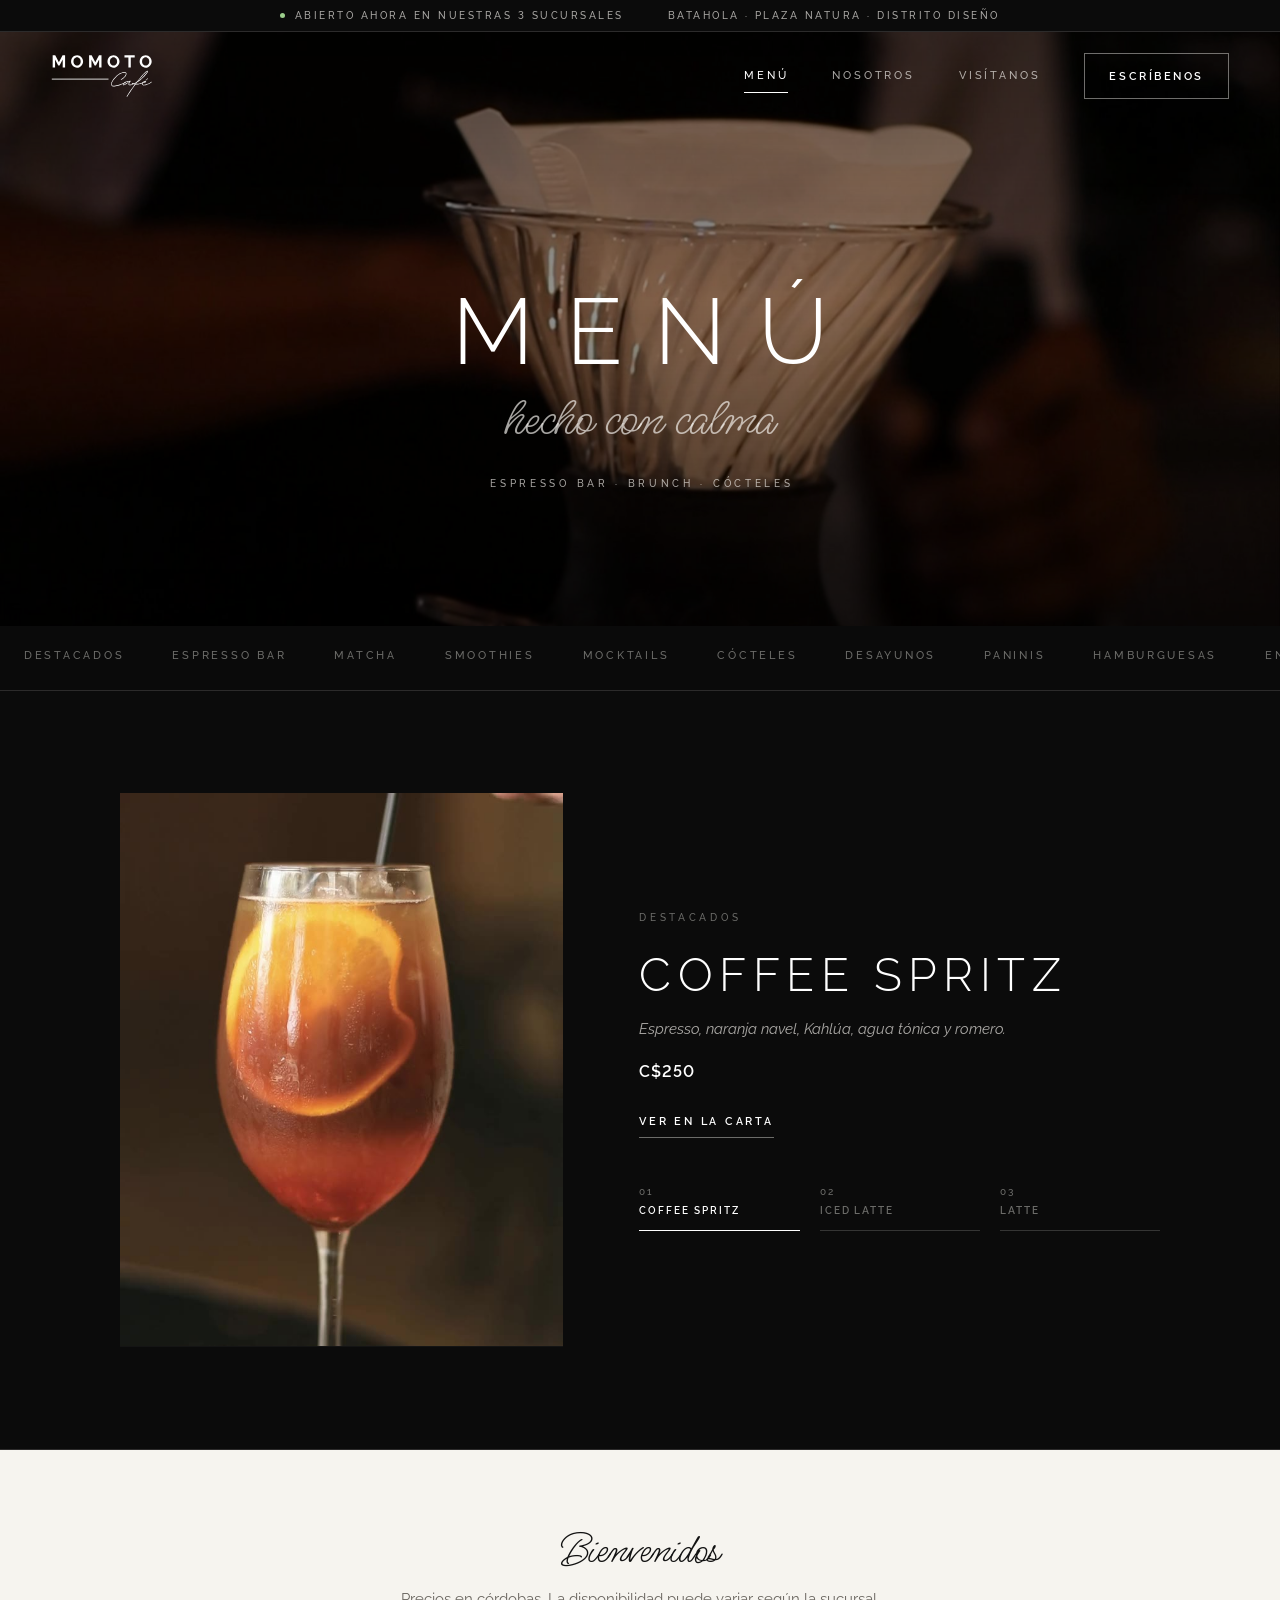
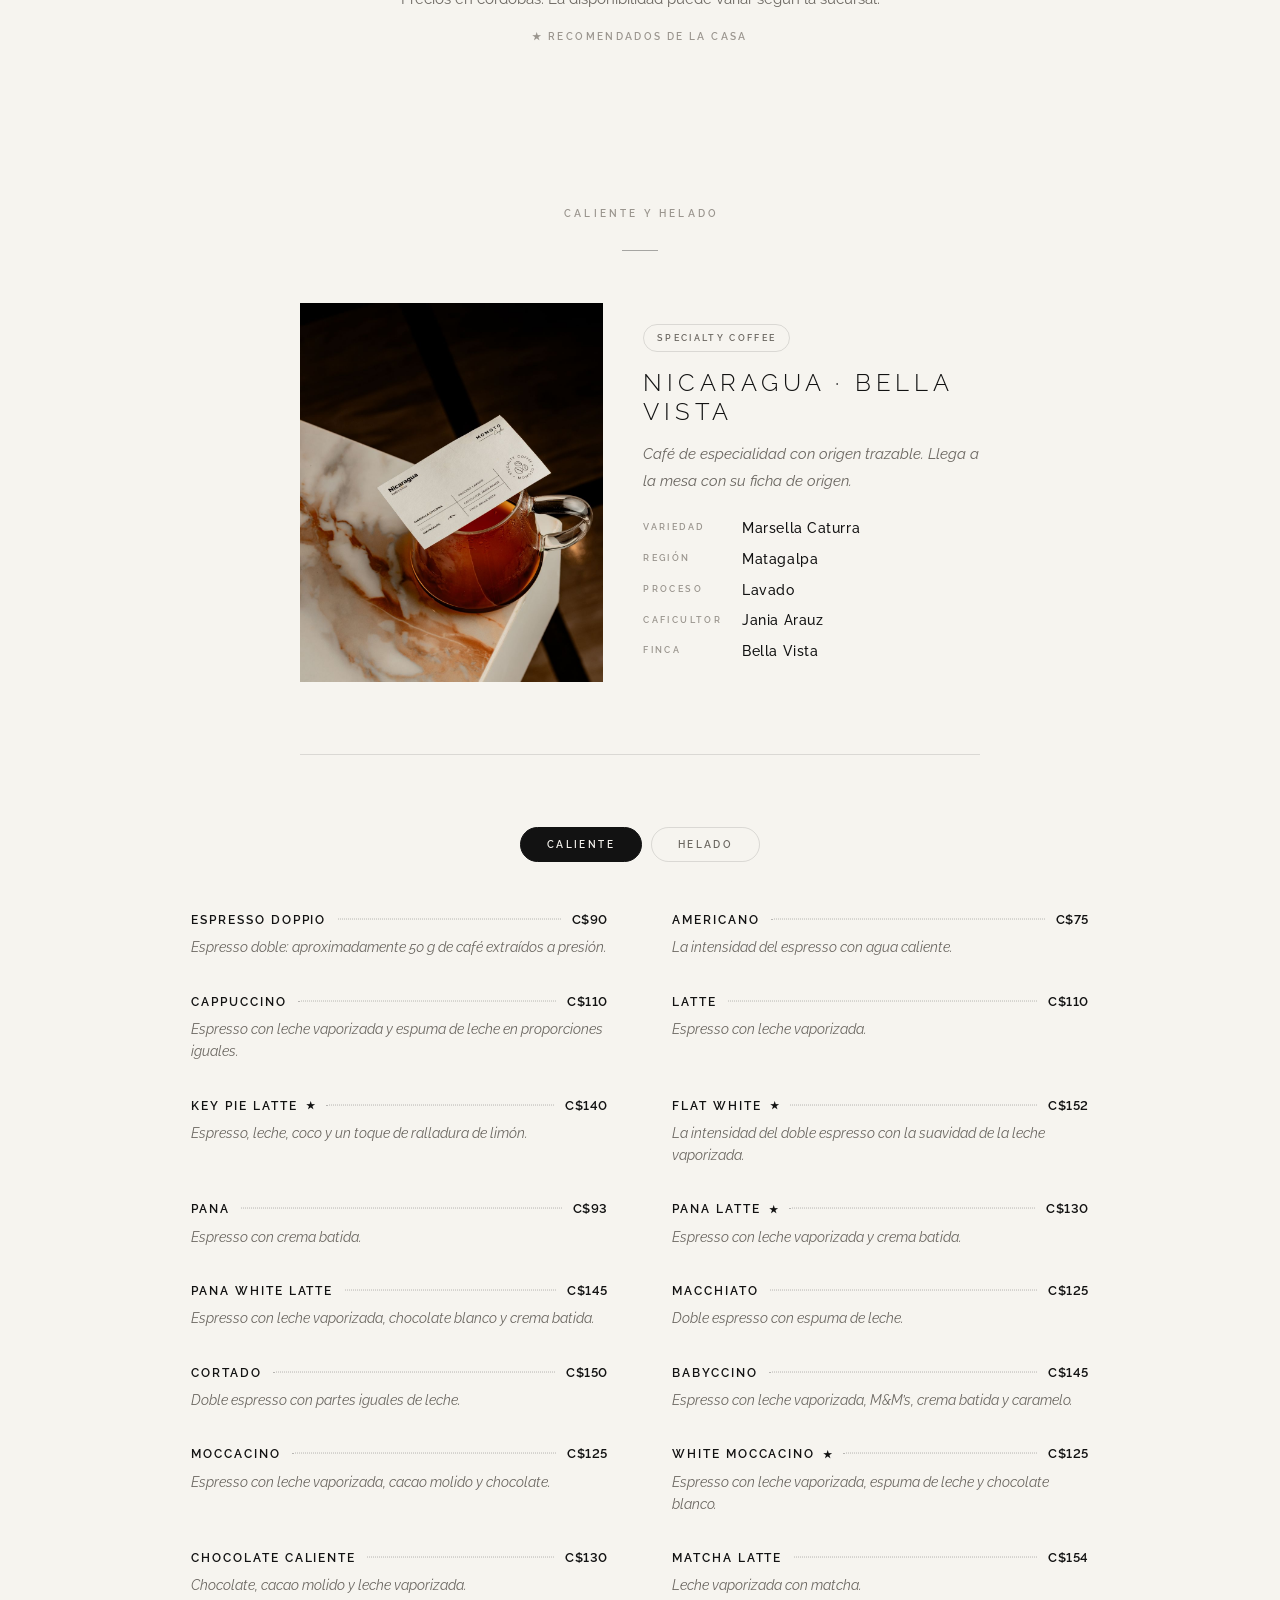
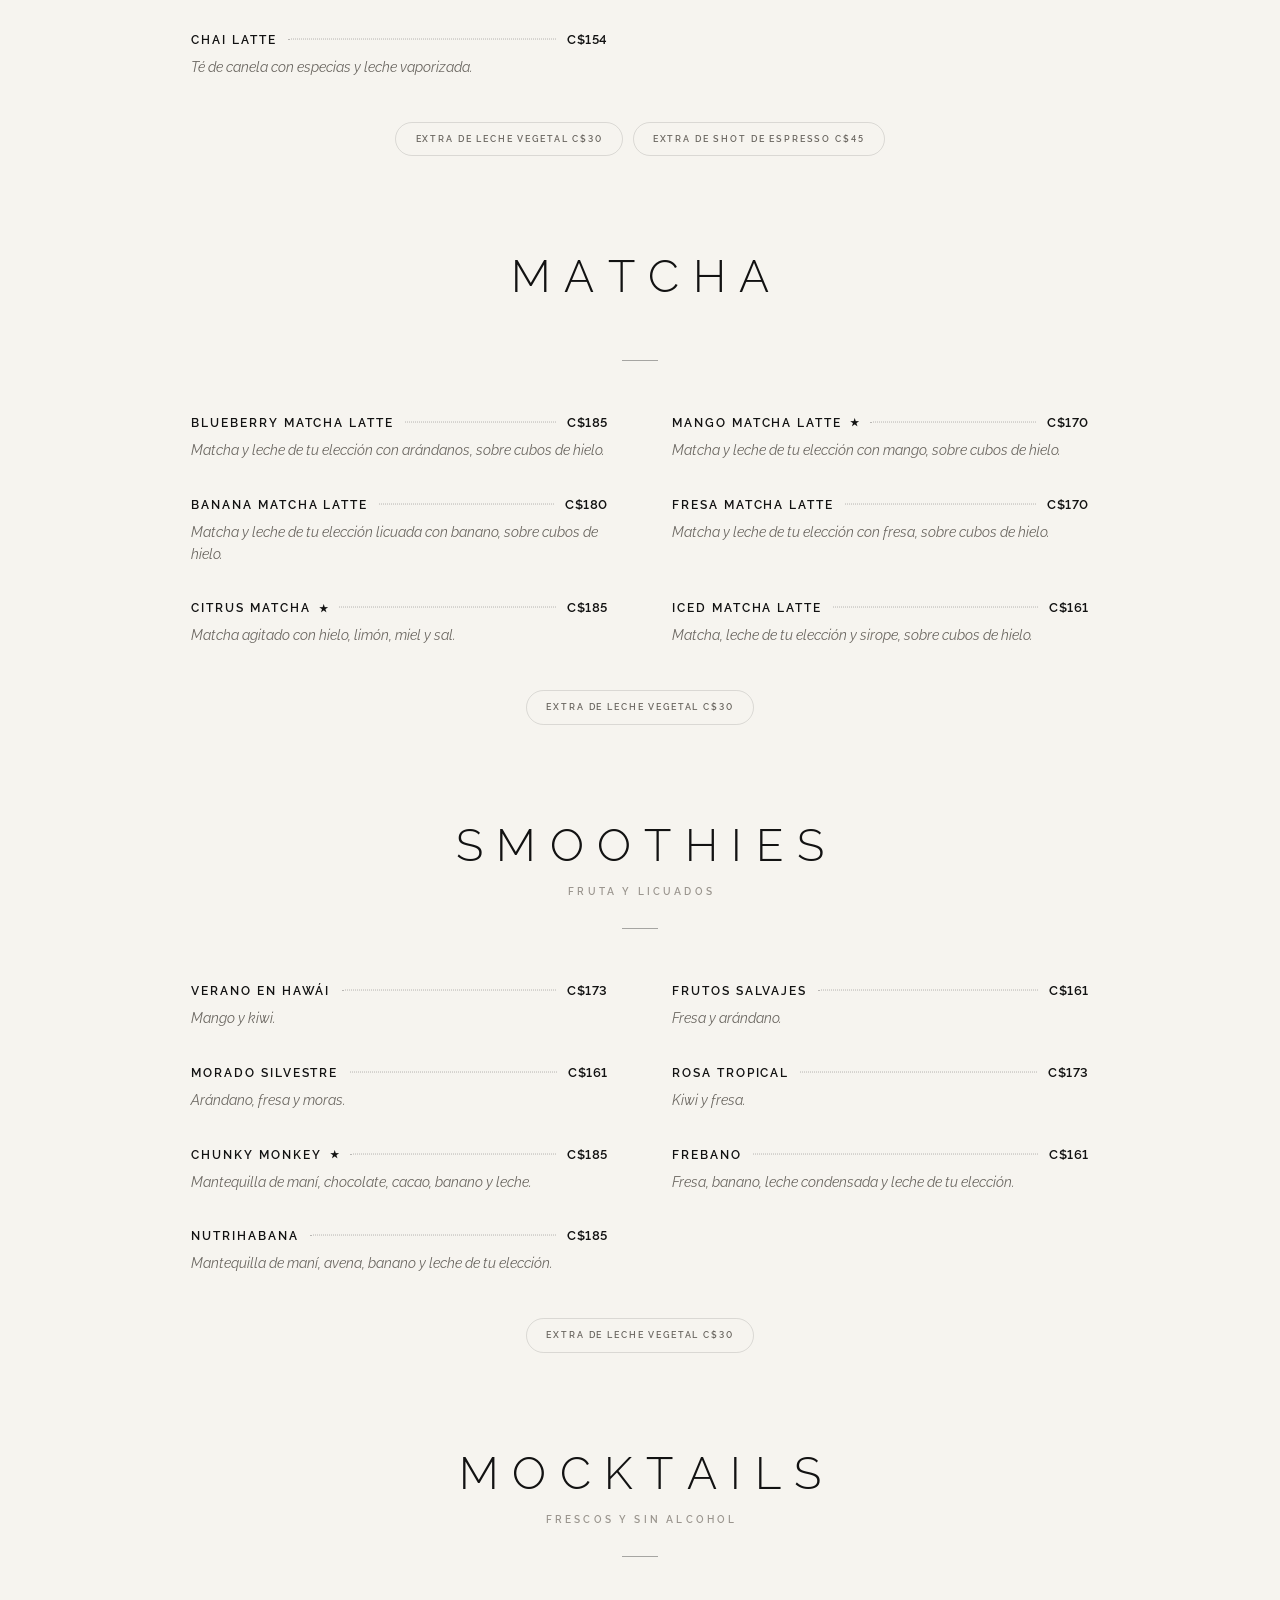
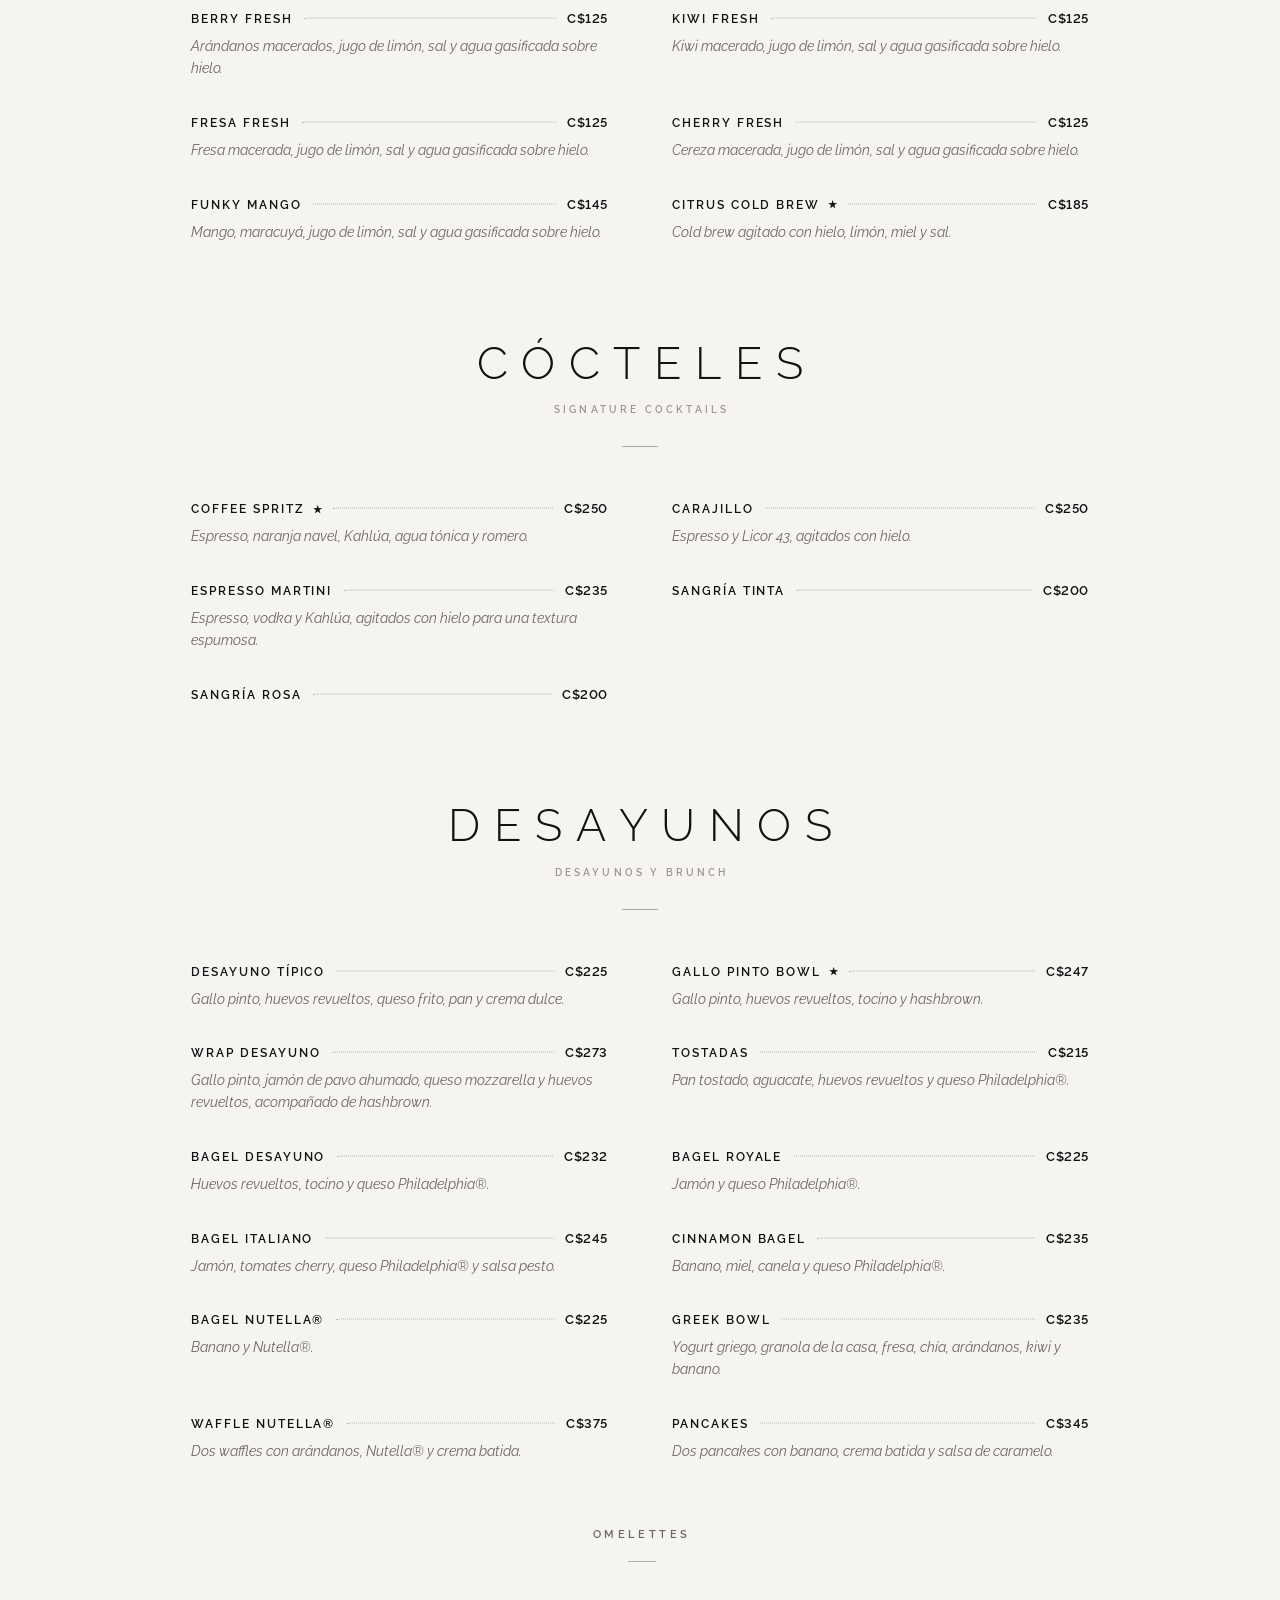
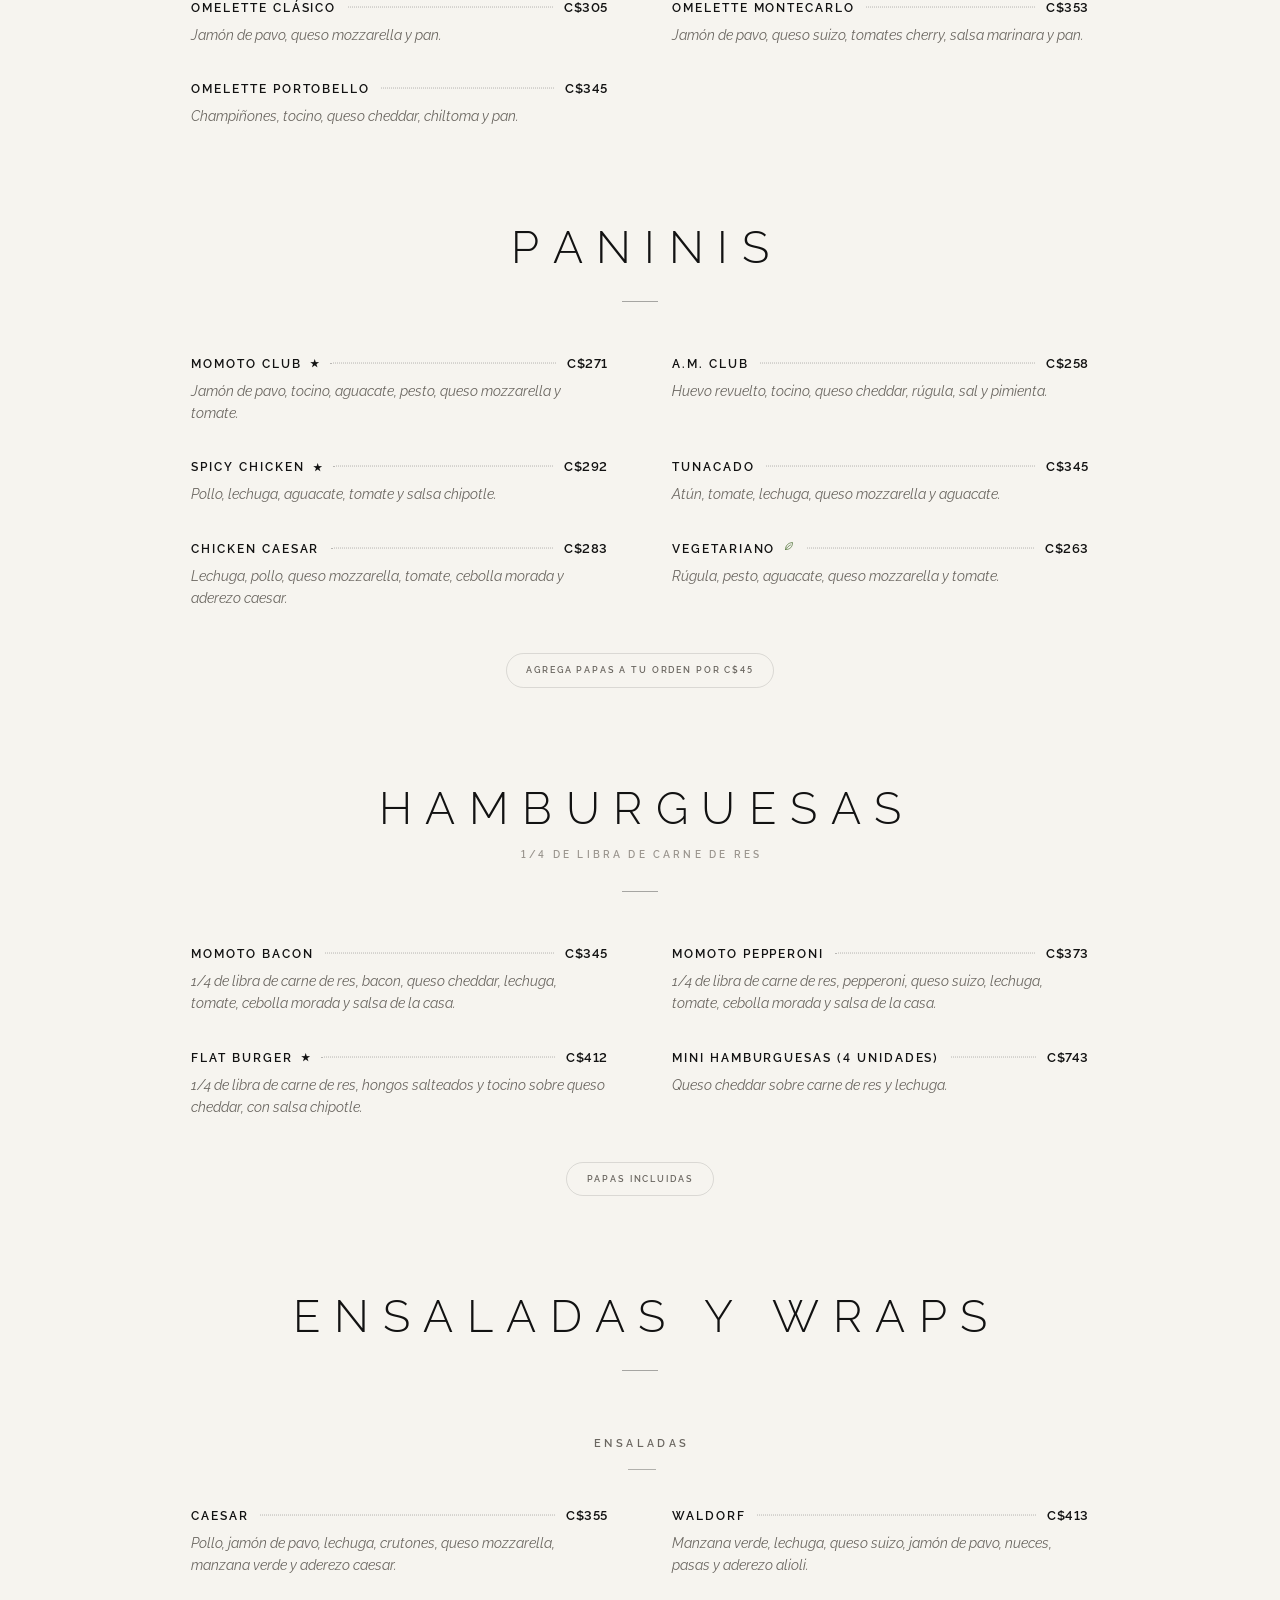
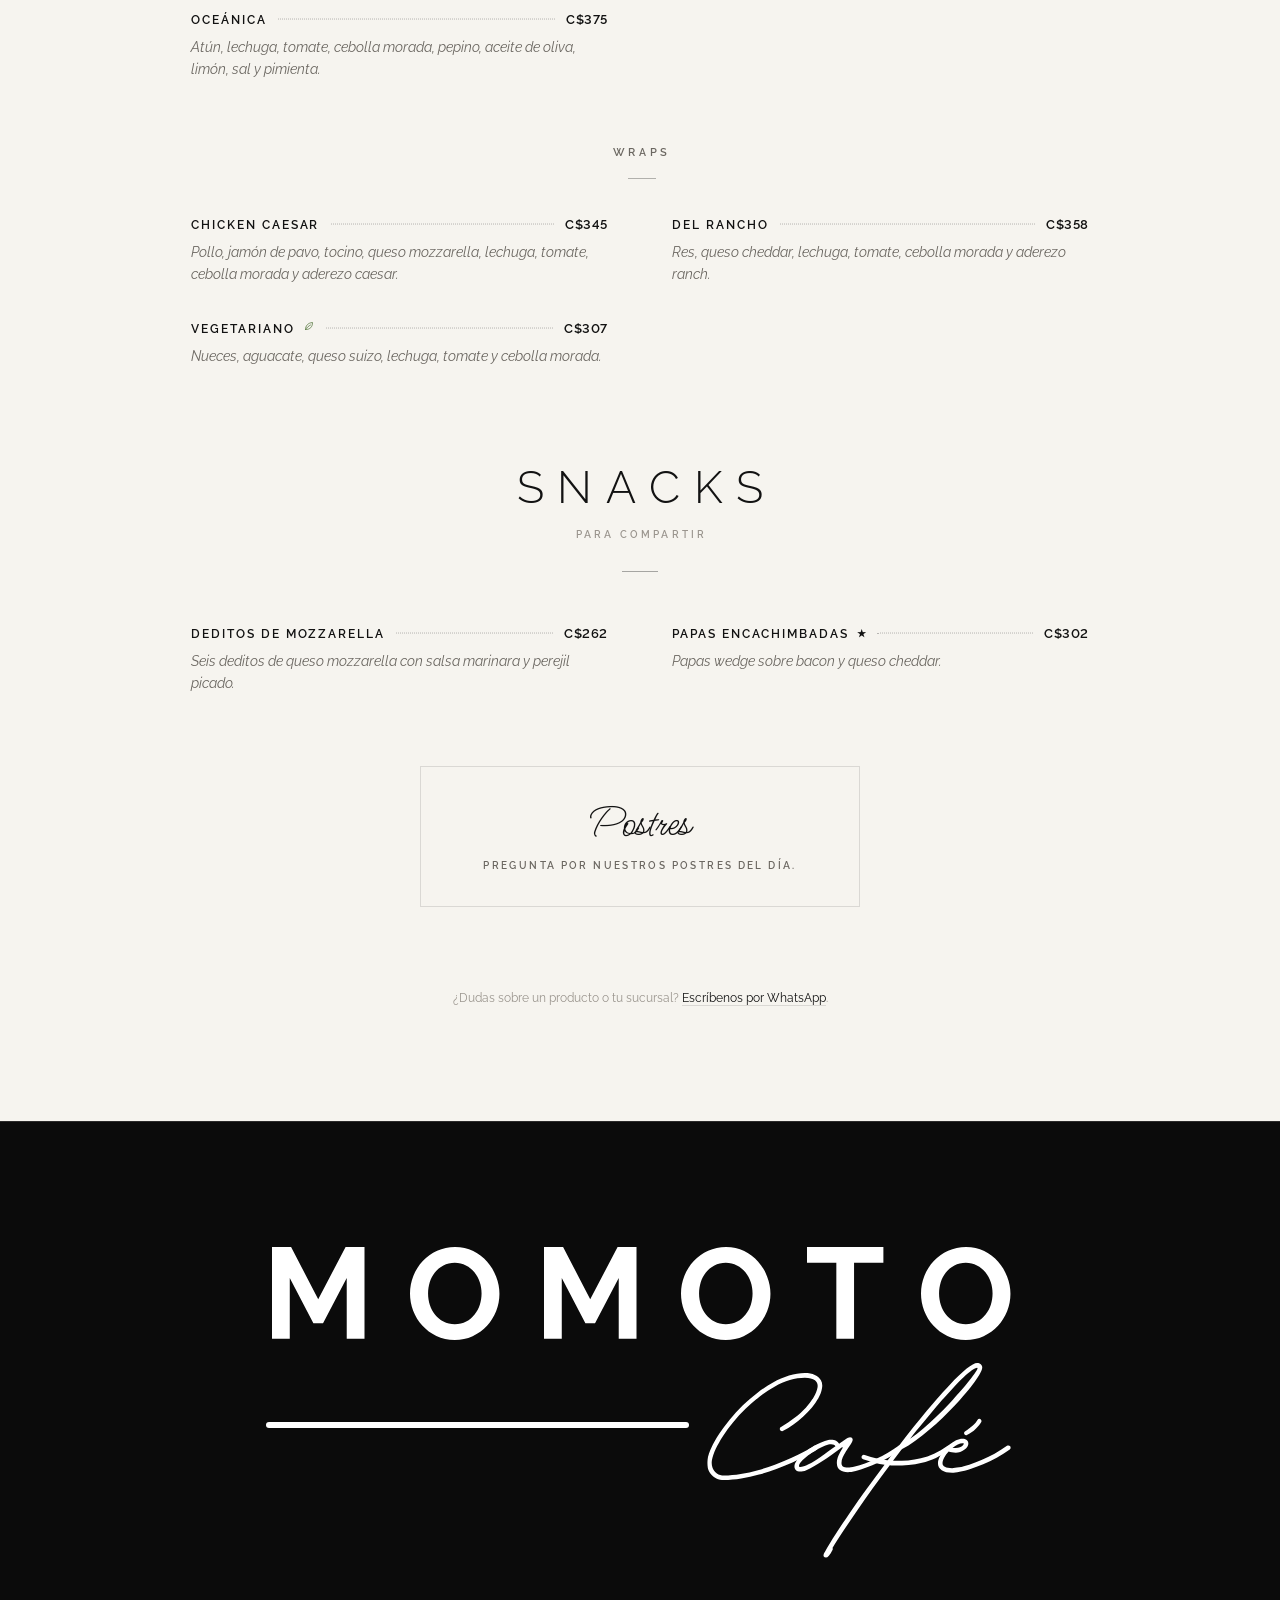
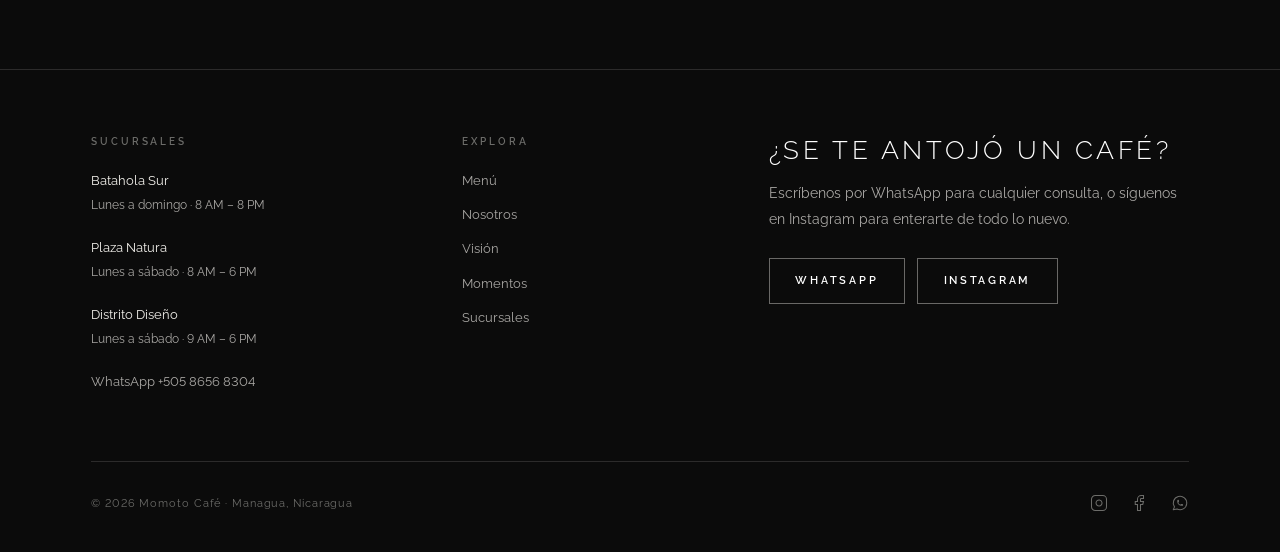
==== commit e298ef5b: "Add the brand vision to the home and tidy background video playback - New "Nuestra visión" screen af" ====
--- a/menu.html
+++ b/menu.html
@@ -1087,6 +1087,7 @@
                 <ul class="footer-links">
                     <li><a href="menu.html">Menú</a></li>
                     <li><a href="index.html#nosotros">Nosotros</a></li>
+                    <li><a href="index.html#vision">Visión</a></li>
                     <li><a href="index.html#momentos">Momentos</a></li>
                     <li><a href="index.html#visitanos">Sucursales</a></li>
                 </ul>
--- a/assets/css/styles.css
+++ b/assets/css/styles.css
@@ -1064,6 +1064,105 @@
 
 
 /* ===========================================
+   NUESTRA VISIÓN (manifiesto tipográfico)
+   Pantalla completa sobre negro, sin video.
+   =========================================== */
+
+.manifesto {
+    position: relative;
+    z-index: 1;
+    display: flex;
+    align-items: center;
+    min-height: 100vh;
+    min-height: 100svh;
+    padding: clamp(6rem, 11vw, 9rem) var(--gutter);
+    background: var(--black);
+    text-align: center;
+}
+
+.manifesto-inner {
+    width: 100%;
+    max-width: 1040px;
+    margin: 0 auto;
+}
+
+.manifesto-statement {
+    max-width: 24em;
+    margin: 0 auto;
+    font-size: clamp(1.6rem, 1.23rem + 1.52vw, 2.6rem);
+    font-weight: 300;
+    line-height: 1.38;
+    color: var(--text-strong);
+    text-wrap: balance;
+}
+
+.manifesto-line {
+    display: block;
+}
+
+.manifesto-line--quiet {
+    color: rgba(244, 242, 237, 0.5);
+}
+
+.manifesto-text {
+    max-width: 35rem;
+    margin: 2.25rem auto 0;
+    font-size: 0.95rem;
+    line-height: 1.95;
+    color: var(--text-muted);
+    text-wrap: pretty;
+}
+
+.pillars {
+    display: grid;
+    grid-template-columns: repeat(3, minmax(0, 1fr));
+    gap: clamp(1.75rem, 4vw, 3.5rem);
+    margin-top: clamp(3.5rem, 7vw, 5.5rem);
+    list-style: none;
+    text-align: left;
+}
+
+.pillar {
+    padding-top: 1.5rem;
+    border-top: 1px solid var(--line);
+}
+
+.pillar-num {
+    display: block;
+    font-size: 0.6rem;
+    font-weight: 600;
+    letter-spacing: 0.3em;
+    color: var(--text-subtle);
+}
+
+.pillar-title {
+    margin-top: 1rem;
+    font-size: 0.76rem;
+    font-weight: 600;
+    letter-spacing: 0.24em;
+    text-transform: uppercase;
+    color: var(--text-strong);
+}
+
+.pillar-text {
+    margin-top: 0.75rem;
+    font-size: 0.9rem;
+    line-height: 1.8;
+    color: var(--text-muted);
+    text-wrap: pretty;
+}
+
+.manifesto-sign {
+    margin-top: clamp(3.5rem, 7vw, 5rem);
+    font-family: var(--font-script);
+    font-size: clamp(2.1rem, 3.6vw, 2.9rem);
+    font-weight: 400;
+    line-height: 1.1;
+    color: var(--text-muted);
+}
+
+
+/* ===========================================
    GALERÍA (Swiper)
    =========================================== */
 
@@ -2058,6 +2157,16 @@
         padding: 7rem 1.5rem 4.5rem;
     }
 
+    .manifesto {
+        padding: 7rem 1.5rem 6rem;
+    }
+
+    .pillars {
+        grid-template-columns: 1fr;
+        gap: 2.25rem;
+        text-align: center;
+    }
+
     .panel-title {
         font-size: 2.1rem;
         letter-spacing: 0.12em;
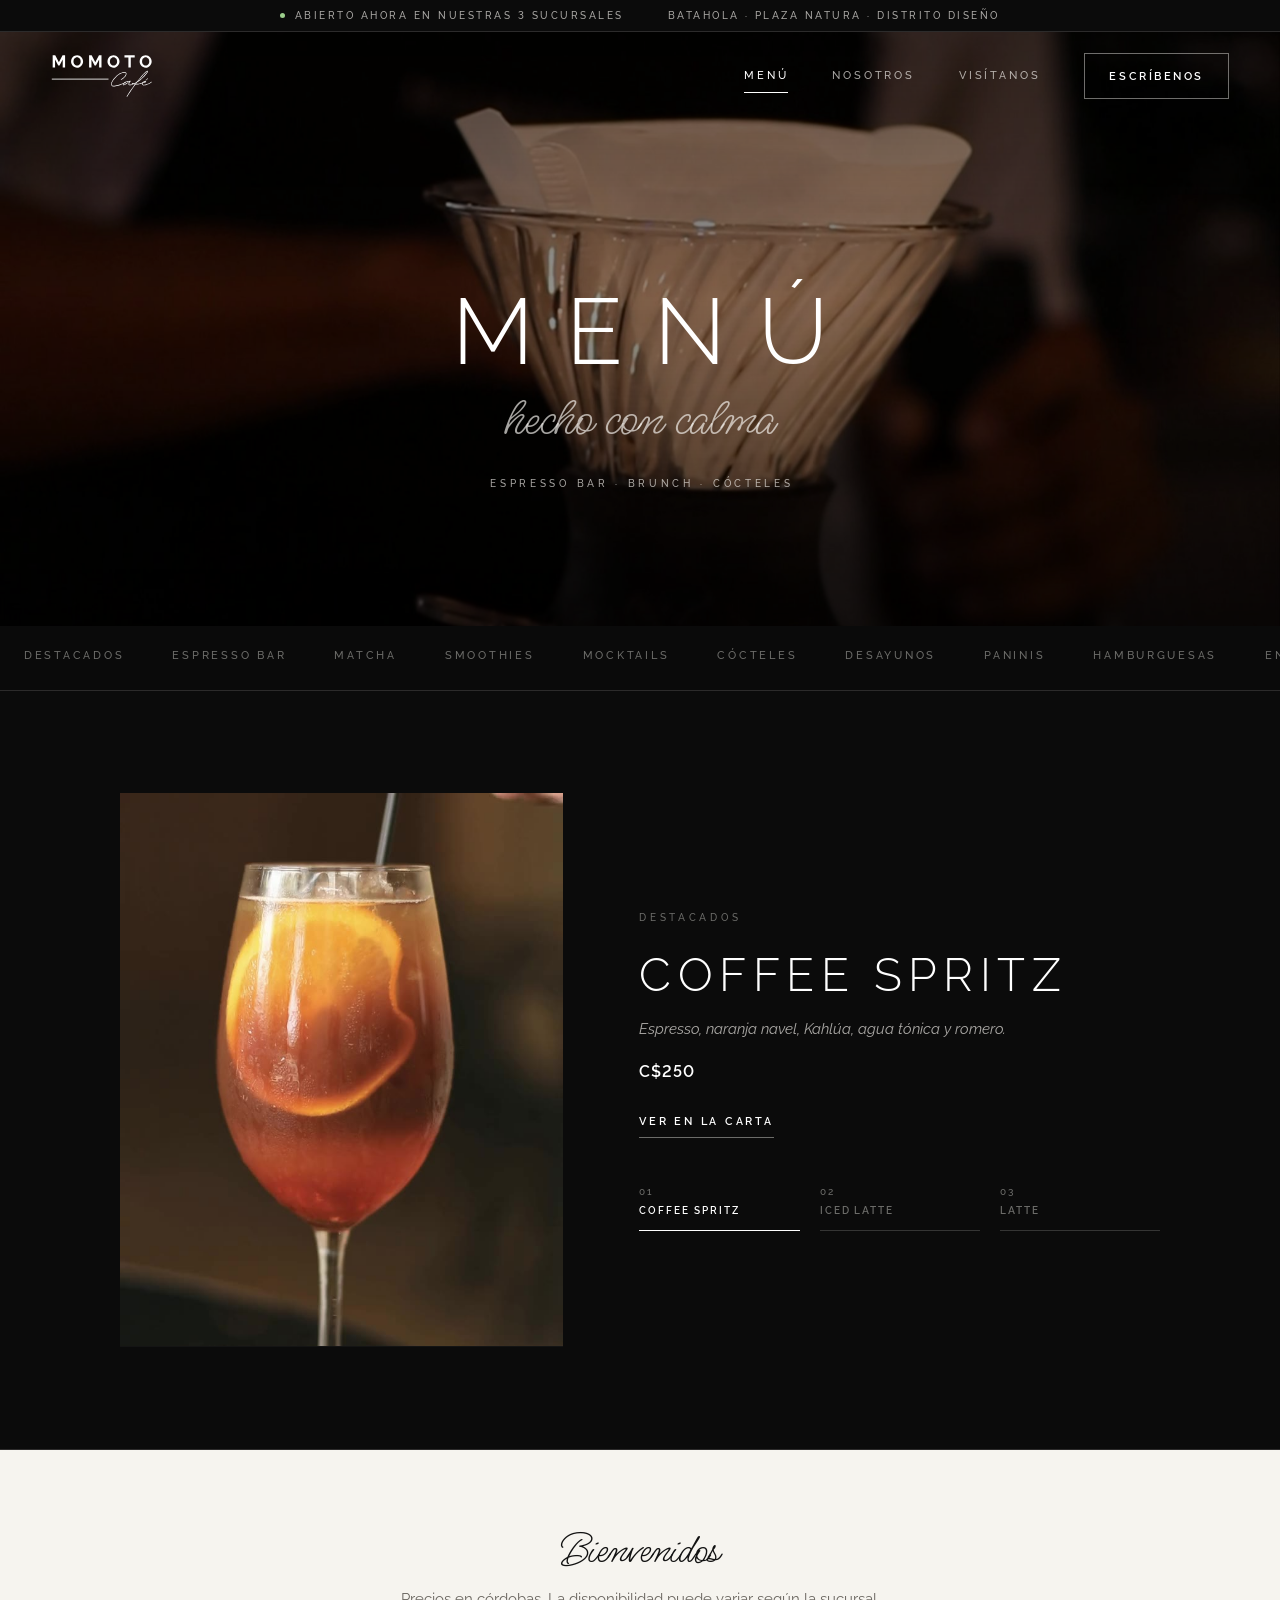
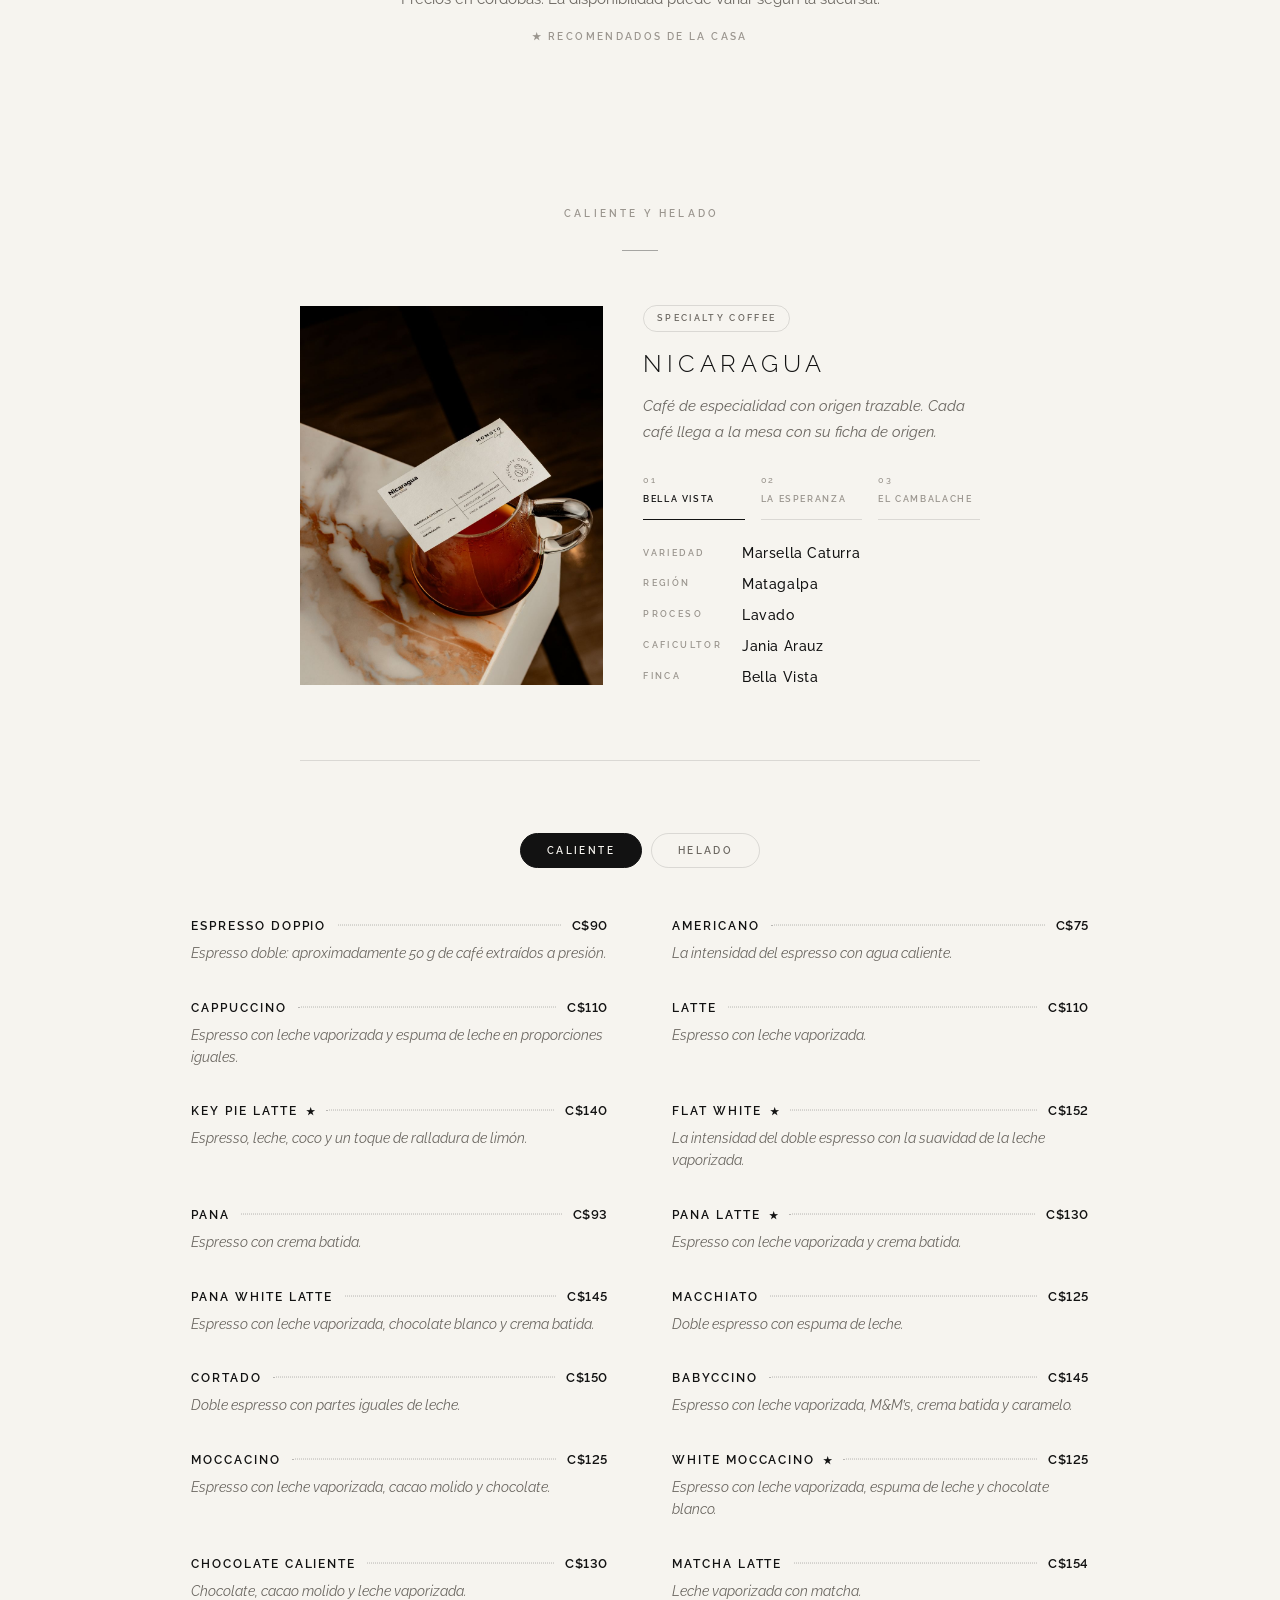
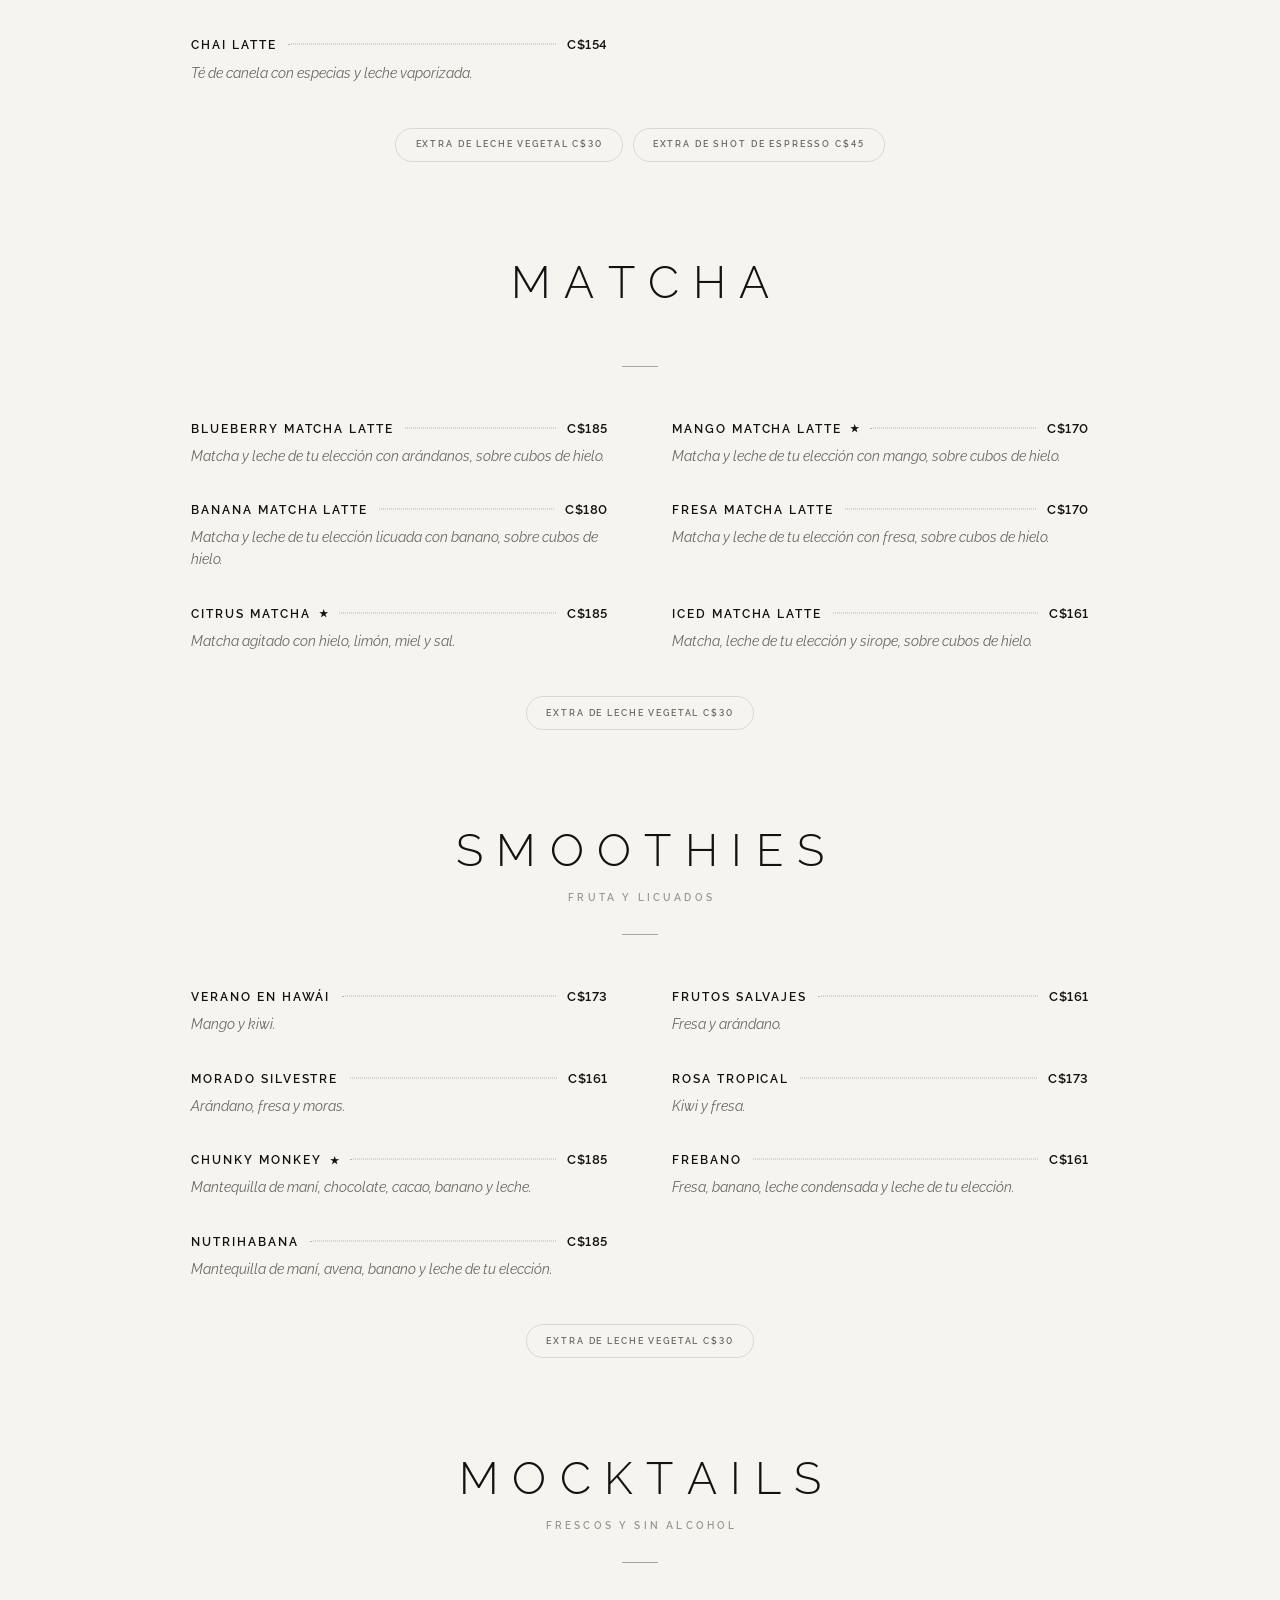
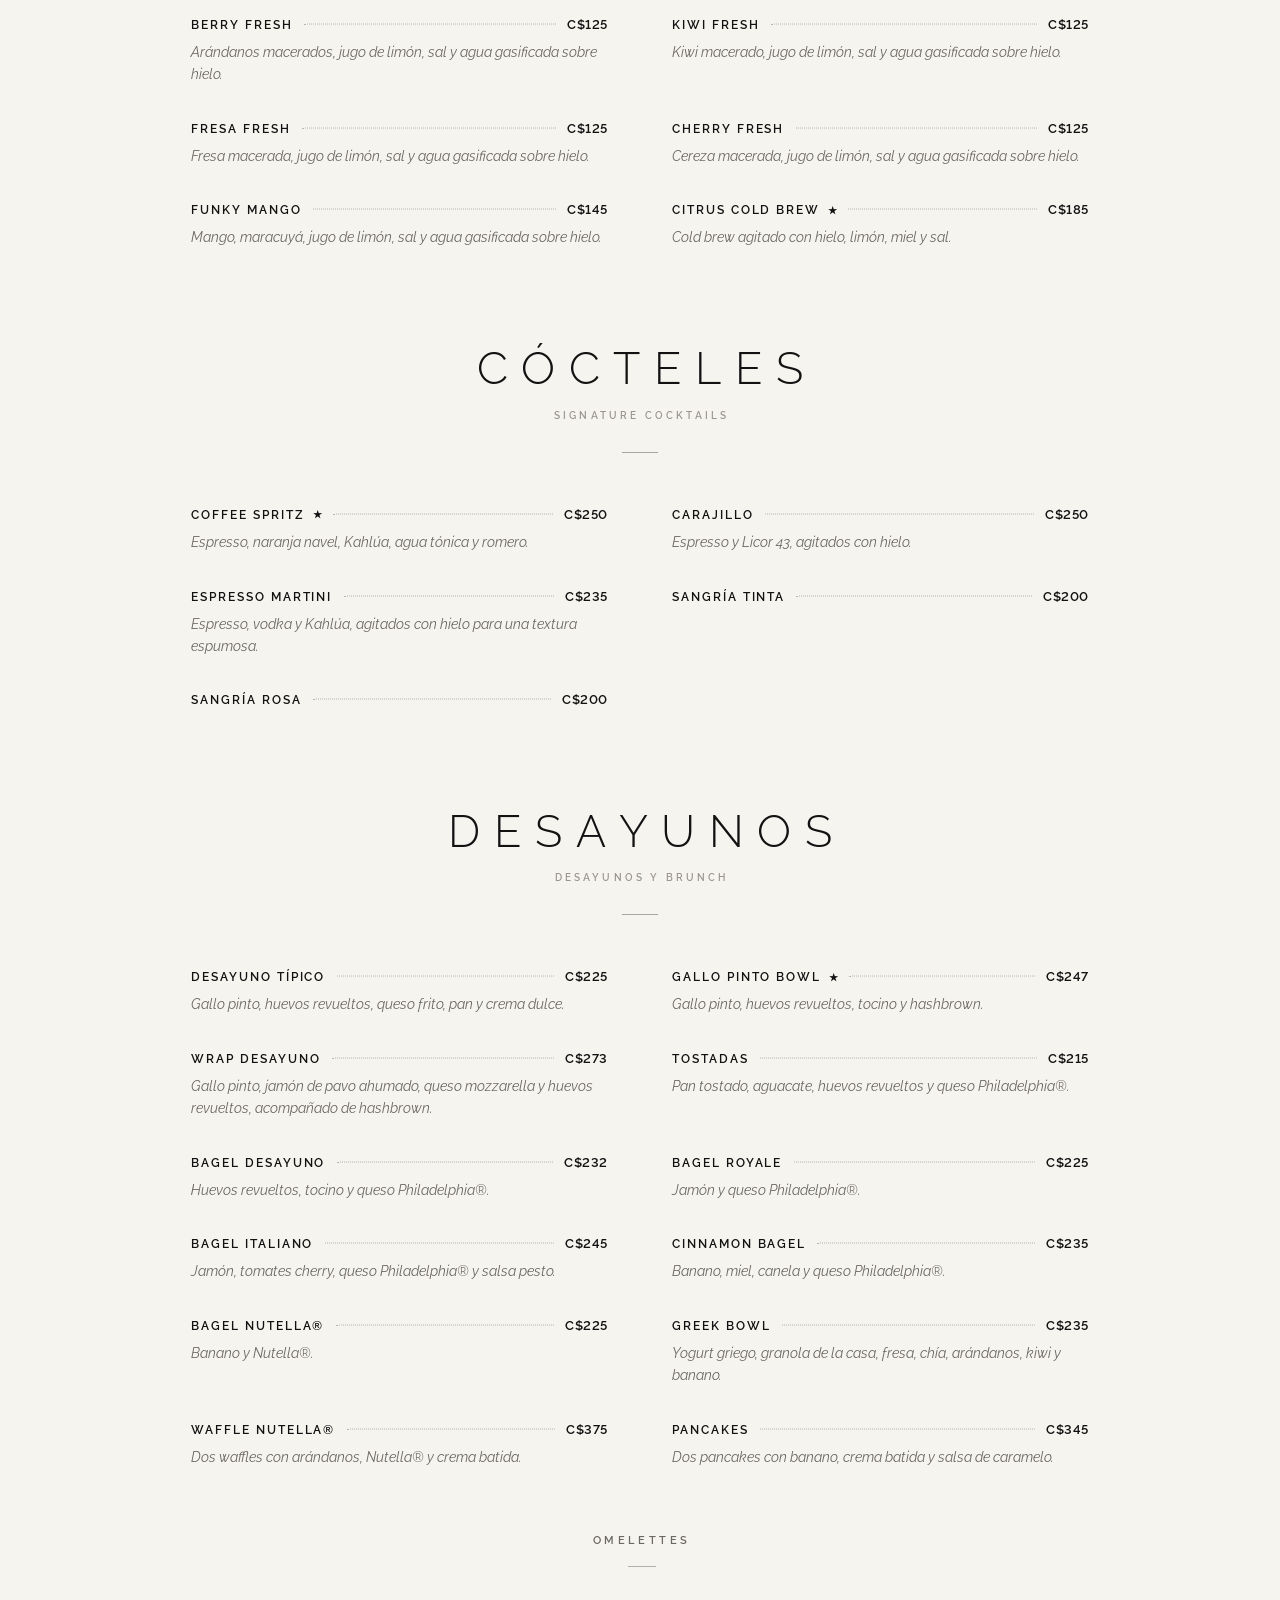
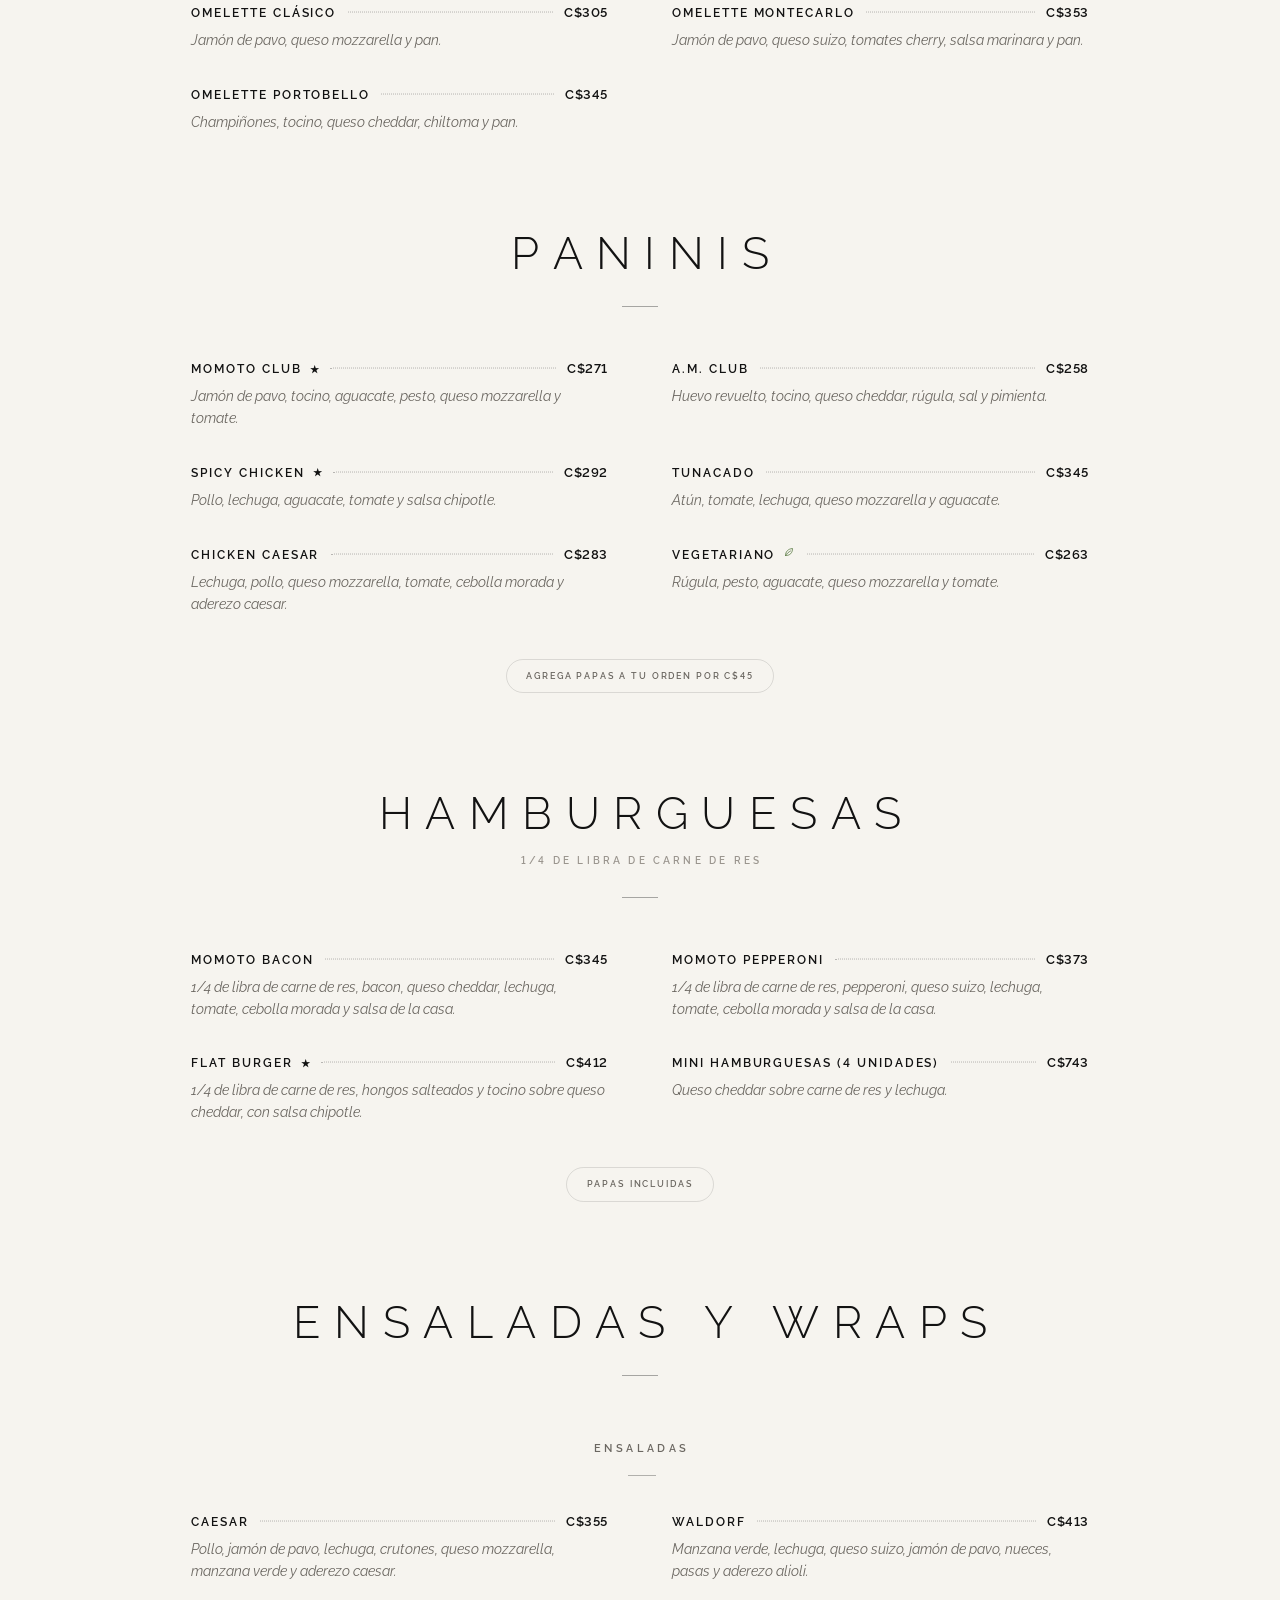
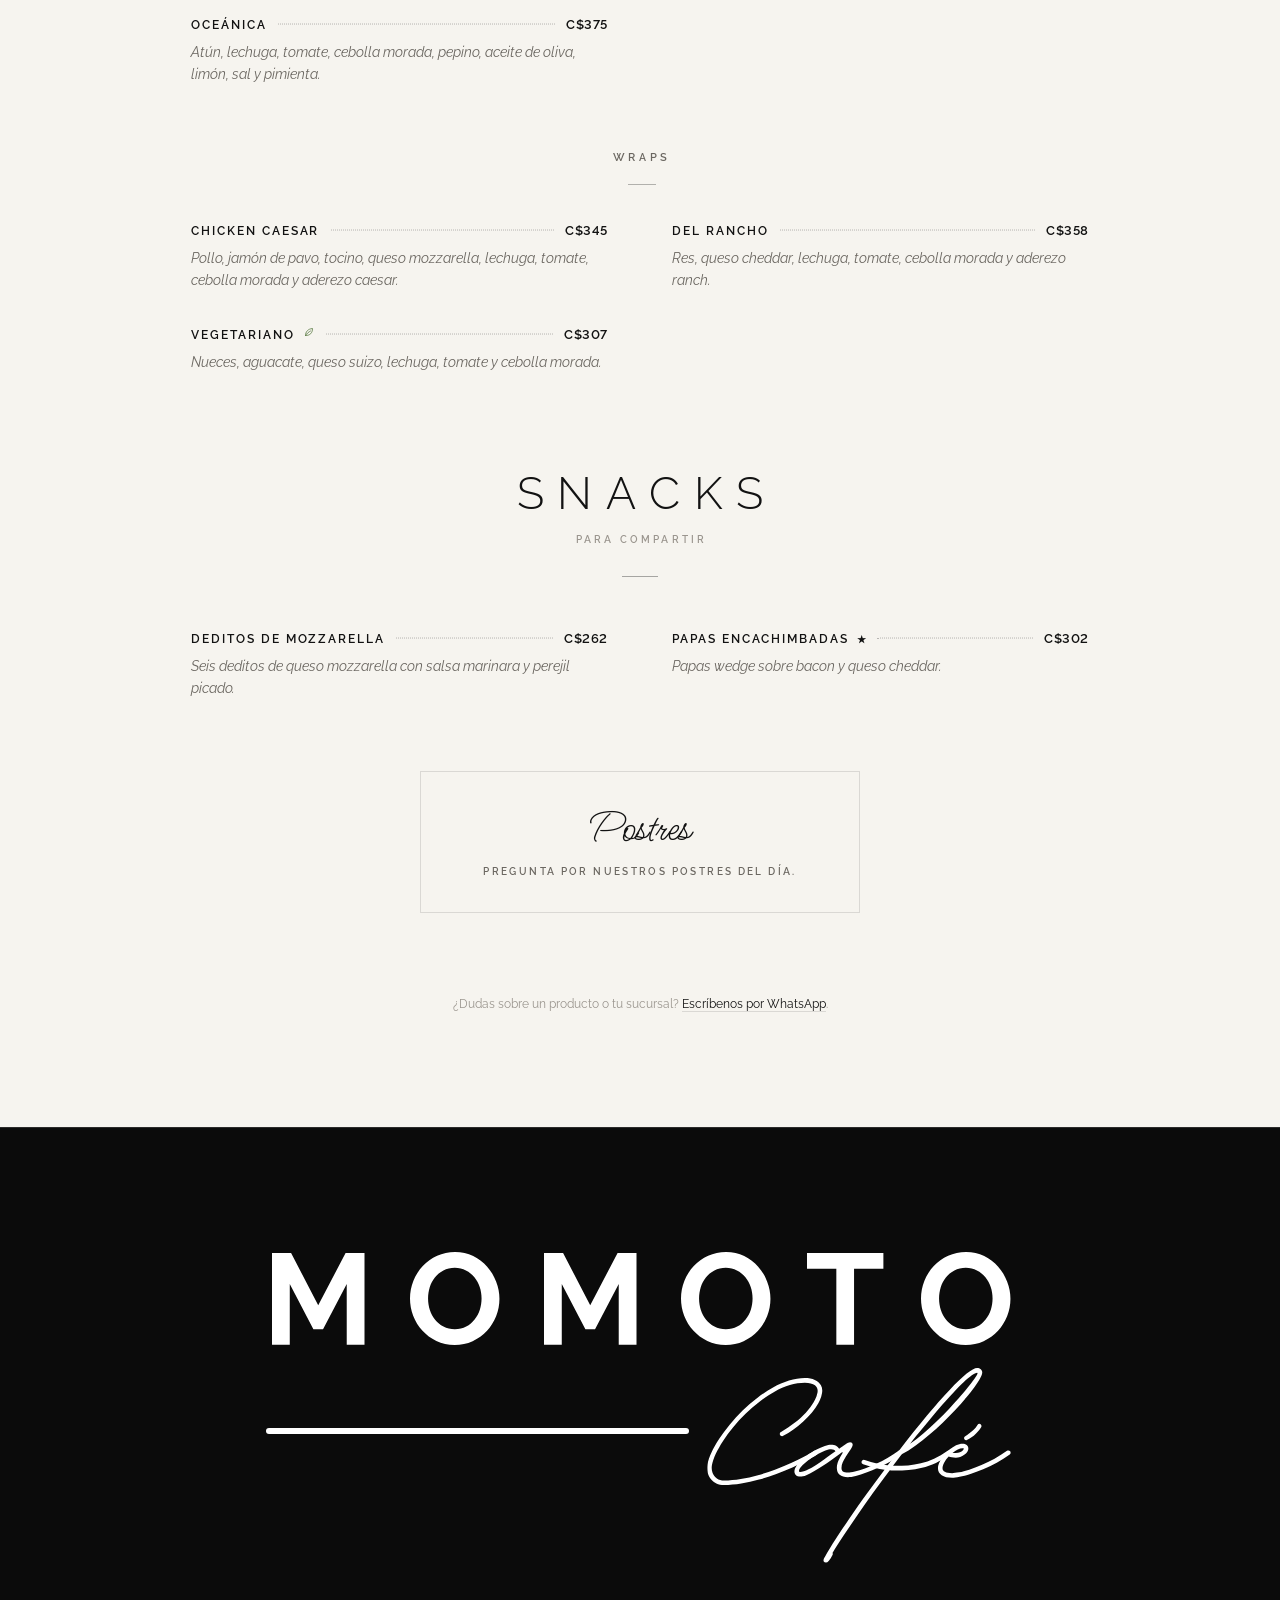
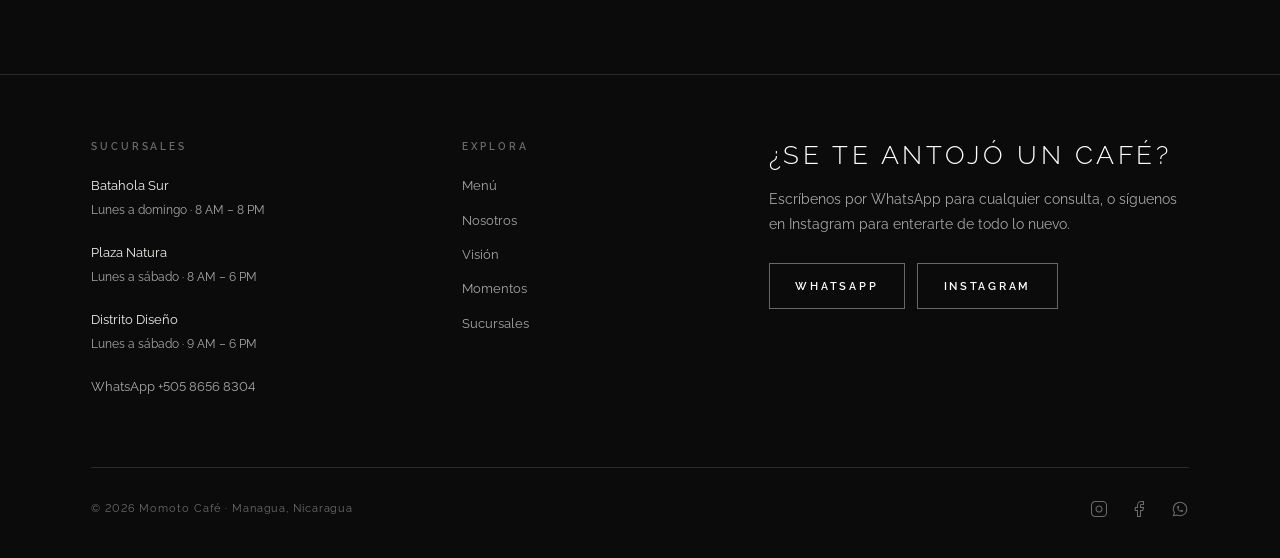
==== commit 351e9163: "Show all three origin coffees on the menu - The menu's origin card now has one tab per farm: Bella V" ====
--- a/menu.html
+++ b/menu.html
@@ -167,22 +167,51 @@
                 <p class="menu-section-subtitle" data-reveal data-delay="2">Caliente y helado</p>
             </header>
 
-            <!-- Datos tomados de la ficha de origen de la foto oficial -->
-            <article class="menu-feature menu-feature--origin" data-reveal>
+            <!-- CAFÉS DE ORIGEN
+                 Datos de las fichas de origen oficiales: una pestaña por finca; la primera es la que se ve al abrir.
+                 Para agregar un café, copia un botón .origin-tab y un .origin-panel, y cambia su id,
+                 aria-controls / aria-labelledby, data-tab-hash y el número.
+                 Enlaces directos: menu.html#fincas o, por finca, menu.html#la-esperanza (abre esa pestaña). -->
+            <article class="menu-feature menu-feature--origin" id="fincas" data-tabs data-reveal>
                 <div class="menu-feature-media">
                     <img src="assets/img/origen.jpg" alt="Ficha de origen de Momoto Café sobre una jarra de café: Nicaragua, Finca Bella Vista" loading="lazy" decoding="async" width="1000" height="1250">
                 </div>
                 <div class="menu-feature-body">
                     <span class="menu-feature-tag">Specialty coffee</span>
-                    <h3 class="menu-feature-name">Nicaragua · Bella Vista</h3>
-                    <p class="menu-feature-desc">Café de especialidad con origen trazable. Llega a la mesa con su ficha de origen.</p>
-                    <dl class="origin-specs">
-                        <dt>Variedad</dt><dd>Marsella Caturra</dd>
-                        <dt>Región</dt><dd>Matagalpa</dd>
-                        <dt>Proceso</dt><dd>Lavado</dd>
-                        <dt>Caficultor</dt><dd>Jania Arauz</dd>
-                        <dt>Finca</dt><dd>Bella Vista</dd>
-                    </dl>
+                    <h3 class="menu-feature-name">Nicaragua</h3>
+                    <p class="menu-feature-desc">Café de especialidad con origen trazable. Cada café llega a la mesa con su ficha de origen.</p>
+                    <div class="origin-tabs" role="tablist" aria-label="Fincas">
+                        <button class="origin-tab is-active" type="button" role="tab" id="tab-bella-vista" aria-selected="true" aria-controls="origen-bella-vista" data-tab-hash="bella-vista"><span class="origin-num" aria-hidden="true">01</span>Bella Vista</button>
+                        <button class="origin-tab" type="button" role="tab" id="tab-la-esperanza" aria-selected="false" aria-controls="origen-la-esperanza" data-tab-hash="la-esperanza" tabindex="-1"><span class="origin-num" aria-hidden="true">02</span>La Esperanza</button>
+                        <button class="origin-tab" type="button" role="tab" id="tab-el-cambalache" aria-selected="false" aria-controls="origen-el-cambalache" data-tab-hash="el-cambalache" tabindex="-1"><span class="origin-num" aria-hidden="true">03</span>El Cambalache</button>
+                    </div>
+                    <div class="origin-panel is-active" id="origen-bella-vista" role="tabpanel" aria-labelledby="tab-bella-vista" tabindex="0">
+                        <dl class="origin-specs">
+                            <dt>Variedad</dt><dd>Marsella Caturra</dd>
+                            <dt>Región</dt><dd>Matagalpa</dd>
+                            <dt>Proceso</dt><dd>Lavado</dd>
+                            <dt>Caficultor</dt><dd>Jania Arauz</dd>
+                            <dt>Finca</dt><dd>Bella Vista</dd>
+                        </dl>
+                    </div>
+                    <div class="origin-panel" id="origen-la-esperanza" role="tabpanel" aria-labelledby="tab-la-esperanza" tabindex="0">
+                        <dl class="origin-specs">
+                            <dt>Variedad</dt><dd>Maracaturra con Catuaí</dd>
+                            <dt>Región</dt><dd>Matagalpa</dd>
+                            <dt>Proceso</dt><dd>Natural anaeróbico</dd>
+                            <dt>Caficultor</dt><dd>Norman Torres</dd>
+                            <dt>Finca</dt><dd>La Esperanza</dd>
+                        </dl>
+                    </div>
+                    <div class="origin-panel" id="origen-el-cambalache" role="tabpanel" aria-labelledby="tab-el-cambalache" tabindex="0">
+                        <dl class="origin-specs">
+                            <dt>Variedad</dt><dd>Maracaturra</dd>
+                            <dt>Región</dt><dd>Nueva Segovia</dd>
+                            <dt>Proceso</dt><dd>Lavado</dd>
+                            <dt>Caficultor</dt><dd>Samuel Zabala</dd>
+                            <dt>Finca</dt><dd>El Cambalache</dd>
+                        </dl>
+                    </div>
                 </div>
             </article>
 
--- a/assets/css/styles.css
+++ b/assets/css/styles.css
@@ -636,6 +636,7 @@
 
 .stage-layer[data-layer="hero"] { background-image: url('../img/hero-land.jpg'); }
 .stage-layer[data-layer="historia"] { background-image: url('../img/historia-land.jpg'); }
+.stage-layer[data-layer="vision"] { background-image: url('../img/vision-land.jpg'); }
 .stage-layer[data-layer="origen"] { background-image: url('../img/origen-land.jpg'); }
 .stage-layer[data-layer="diario"] { background-image: url('../img/diario-land.jpg'); }
 .stage-layer[data-layer="visitanos"] { background-image: url('../img/visitanos-land.jpg'); }
@@ -643,6 +644,7 @@
 @media (max-aspect-ratio: 1/1) {
     .stage-layer[data-layer="hero"] { background-image: url('../img/hero-port.jpg'); }
     .stage-layer[data-layer="historia"] { background-image: url('../img/historia-port.jpg'); }
+    .stage-layer[data-layer="vision"] { background-image: url('../img/vision-port.jpg'); }
     .stage-layer[data-layer="origen"] { background-image: url('../img/origen-port.jpg'); }
     .stage-layer[data-layer="diario"] { background-image: url('../img/diario-port.jpg'); }
     .stage-layer[data-layer="visitanos"] { background-image: url('../img/visitanos-port.jpg'); }
@@ -788,7 +790,10 @@
 .panel-content {
     position: relative;
     z-index: 1;
-    padding: clamp(2rem, 6vw, 6rem);
+    /* Arriba, la altura del header fijo más un respiro: en laptops de poca altura el panel crece
+       más que la pantalla y la etiqueta no debe quedar bajo el header. Abajo, menos aire, para que
+       el bloque quede centrado en el área visible bajo el header. */
+    padding: calc(var(--header-height) + 2.5rem) clamp(2rem, 6vw, 6rem) clamp(2rem, 4vw, 4rem);
     padding-left: clamp(4rem, 11vw, 11rem);
     max-width: 820px;
 }
@@ -841,6 +846,7 @@
     font-style: italic;
     line-height: 1.7;
     color: var(--text-strong);
+    text-wrap: balance;
 }
 
 .panel-ctas {
@@ -872,22 +878,30 @@
     color: var(--text-muted);
 }
 
-/* Mención de prensa (Forbes) */
+/* Reconocimientos al cierre de Nuestra historia (premio y prensa) */
 .panel-press {
-    display: flex;
-    flex-wrap: wrap;
-    align-items: baseline;
-    gap: 0.6rem 1.5rem;
     max-width: 30rem;
     margin-top: 2.5rem;
     padding-top: 1.5rem;
     border-top: 1px solid var(--line);
+    list-style: none;
     font-size: 0.8rem;
     line-height: 1.7;
     color: var(--text-muted);
 }
 
+.panel-press li + li {
+    margin-top: 1.1rem;
+}
+
+/* El enlace sigue al final de la frase; si no cabe, pasa solo a la línea siguiente (sin sangría,
+   por eso el espacio va como margen derecho de la frase). */
+.panel-press span {
+    margin-right: 1rem;
+}
+
 .panel-press a {
+    display: inline-block;
     padding-bottom: 0.35rem;
     border-bottom: 1px solid var(--text-subtle);
     font-size: 0.62rem;
@@ -902,6 +916,40 @@
 .panel-press a:hover {
     border-color: var(--text-strong);
     color: var(--text-muted);
+}
+
+/* Panel con titular largo (Nuestra visión): más ancho para que no se parta de más */
+.panel--wide .panel-content {
+    max-width: 940px;
+}
+
+/* Pilares de la visión: fila compacta bajo el texto del panel */
+.pillars {
+    display: grid;
+    grid-template-columns: repeat(3, minmax(0, 1fr));
+    gap: 1.5rem;
+    max-width: 40rem;
+    margin-top: 2.5rem;
+    padding-top: 1.5rem;
+    border-top: 1px solid var(--line);
+    list-style: none;
+}
+
+.pillar {
+    font-size: 0.62rem;
+    font-weight: 600;
+    line-height: 1.7;
+    letter-spacing: 0.22em;
+    text-transform: uppercase;
+    color: var(--text-strong);
+}
+
+.pillar-num {
+    display: block;
+    margin-bottom: 0.45rem;
+    font-size: 0.58rem;
+    letter-spacing: 0.3em;
+    color: var(--text-subtle);
 }
 
 
@@ -1060,105 +1108,6 @@
     background: var(--bone);
     border-color: var(--bone);
     color: var(--black);
-}
-
-
-/* ===========================================
-   NUESTRA VISIÓN (manifiesto tipográfico)
-   Pantalla completa sobre negro, sin video.
-   =========================================== */
-
-.manifesto {
-    position: relative;
-    z-index: 1;
-    display: flex;
-    align-items: center;
-    min-height: 100vh;
-    min-height: 100svh;
-    padding: clamp(6rem, 11vw, 9rem) var(--gutter);
-    background: var(--black);
-    text-align: center;
-}
-
-.manifesto-inner {
-    width: 100%;
-    max-width: 1040px;
-    margin: 0 auto;
-}
-
-.manifesto-statement {
-    max-width: 24em;
-    margin: 0 auto;
-    font-size: clamp(1.6rem, 1.23rem + 1.52vw, 2.6rem);
-    font-weight: 300;
-    line-height: 1.38;
-    color: var(--text-strong);
-    text-wrap: balance;
-}
-
-.manifesto-line {
-    display: block;
-}
-
-.manifesto-line--quiet {
-    color: rgba(244, 242, 237, 0.5);
-}
-
-.manifesto-text {
-    max-width: 35rem;
-    margin: 2.25rem auto 0;
-    font-size: 0.95rem;
-    line-height: 1.95;
-    color: var(--text-muted);
-    text-wrap: pretty;
-}
-
-.pillars {
-    display: grid;
-    grid-template-columns: repeat(3, minmax(0, 1fr));
-    gap: clamp(1.75rem, 4vw, 3.5rem);
-    margin-top: clamp(3.5rem, 7vw, 5.5rem);
-    list-style: none;
-    text-align: left;
-}
-
-.pillar {
-    padding-top: 1.5rem;
-    border-top: 1px solid var(--line);
-}
-
-.pillar-num {
-    display: block;
-    font-size: 0.6rem;
-    font-weight: 600;
-    letter-spacing: 0.3em;
-    color: var(--text-subtle);
-}
-
-.pillar-title {
-    margin-top: 1rem;
-    font-size: 0.76rem;
-    font-weight: 600;
-    letter-spacing: 0.24em;
-    text-transform: uppercase;
-    color: var(--text-strong);
-}
-
-.pillar-text {
-    margin-top: 0.75rem;
-    font-size: 0.9rem;
-    line-height: 1.8;
-    color: var(--text-muted);
-    text-wrap: pretty;
-}
-
-.manifesto-sign {
-    margin-top: clamp(3.5rem, 7vw, 5rem);
-    font-family: var(--font-script);
-    font-size: clamp(2.1rem, 3.6vw, 2.9rem);
-    font-weight: 400;
-    line-height: 1.1;
-    color: var(--text-muted);
 }
 
 
@@ -1908,6 +1857,84 @@
     letter-spacing: 0.04em;
 }
 
+/* Una pestaña por finca, con el mismo lenguaje de los destacados: número, nombre y una línea que se llena */
+.origin-tabs {
+    display: grid;
+    grid-auto-flow: column;
+    grid-auto-columns: minmax(0, 1fr);
+    gap: 1rem;
+    margin-top: 1.75rem;
+}
+
+.origin-tab {
+    position: relative;
+    /* Columna arriba: si un nombre se parte en dos líneas (pantallas angostas), todos arrancan a la misma altura */
+    display: flex;
+    flex-direction: column;
+    justify-content: flex-start;
+    align-items: flex-start;
+    padding: 0 0 0.85rem;
+    font-size: 0.56rem;
+    font-weight: 600;
+    line-height: 1.5;
+    letter-spacing: 0.18em;
+    text-align: left;
+    text-transform: uppercase;
+    color: var(--ink-subtle);
+    transition: color var(--duration-fast) ease;
+}
+
+.origin-tab::before,
+.origin-tab::after {
+    content: '';
+    position: absolute;
+    left: 0;
+    right: 0;
+    bottom: 0;
+    height: 1px;
+    background: var(--ink-line);
+}
+
+.origin-tab::after {
+    background: var(--ink);
+    transform: scaleX(0);
+    transform-origin: left center;
+    transition: transform 0.6s var(--ease-out-expo);
+}
+
+.origin-tab:hover,
+.origin-tab.is-active {
+    color: var(--ink);
+}
+
+.origin-tab.is-active::after {
+    transform: scaleX(1);
+}
+
+.origin-num {
+    display: block;
+    margin-bottom: 0.35rem;
+    font-weight: 500;
+    color: var(--ink-subtle);
+}
+
+.js .origin-panel:not(.is-active) {
+    display: none;
+}
+
+.origin-panel.is-active {
+    animation: menuPageIn 0.55s var(--ease-out-expo);
+}
+
+/* Sin JavaScript no hay pestañas: se ven las tres fichas, una debajo de otra */
+html:not(.js) .origin-tabs {
+    display: none;
+}
+
+html:not(.js) .origin-panel + .origin-panel {
+    margin-top: 1.75rem;
+}
+
 .menu-note {
     margin-top: 5rem;
     text-align: center;
@@ -2157,14 +2184,23 @@
         padding: 7rem 1.5rem 4.5rem;
     }
 
-    .manifesto {
-        padding: 7rem 1.5rem 6rem;
-    }
-
+    /* Pilares de la visión: filas, número a la izquierda */
     .pillars {
         grid-template-columns: 1fr;
-        gap: 2.25rem;
-        text-align: center;
+        gap: 0;
+        padding-top: 0;
+    }
+
+    .pillar {
+        display: flex;
+        align-items: baseline;
+        gap: 1.25rem;
+        padding: 0.85rem 0;
+        border-bottom: 1px solid var(--line);
+    }
+
+    .pillar-num {
+        margin: 0;
     }
 
     .panel-title {
@@ -2191,10 +2227,16 @@
         margin: 0 auto;
     }
 
-    .origin-specs {
+    .origin-specs,
+    .origin-tabs {
         max-width: 320px;
         margin-left: auto;
         margin-right: auto;
+    }
+
+    .origin-tab {
+        align-items: center;
+        text-align: center;
     }
 
     /* Destacados en celular: video a todo el ancho y el texto sobre su parte baja. */
